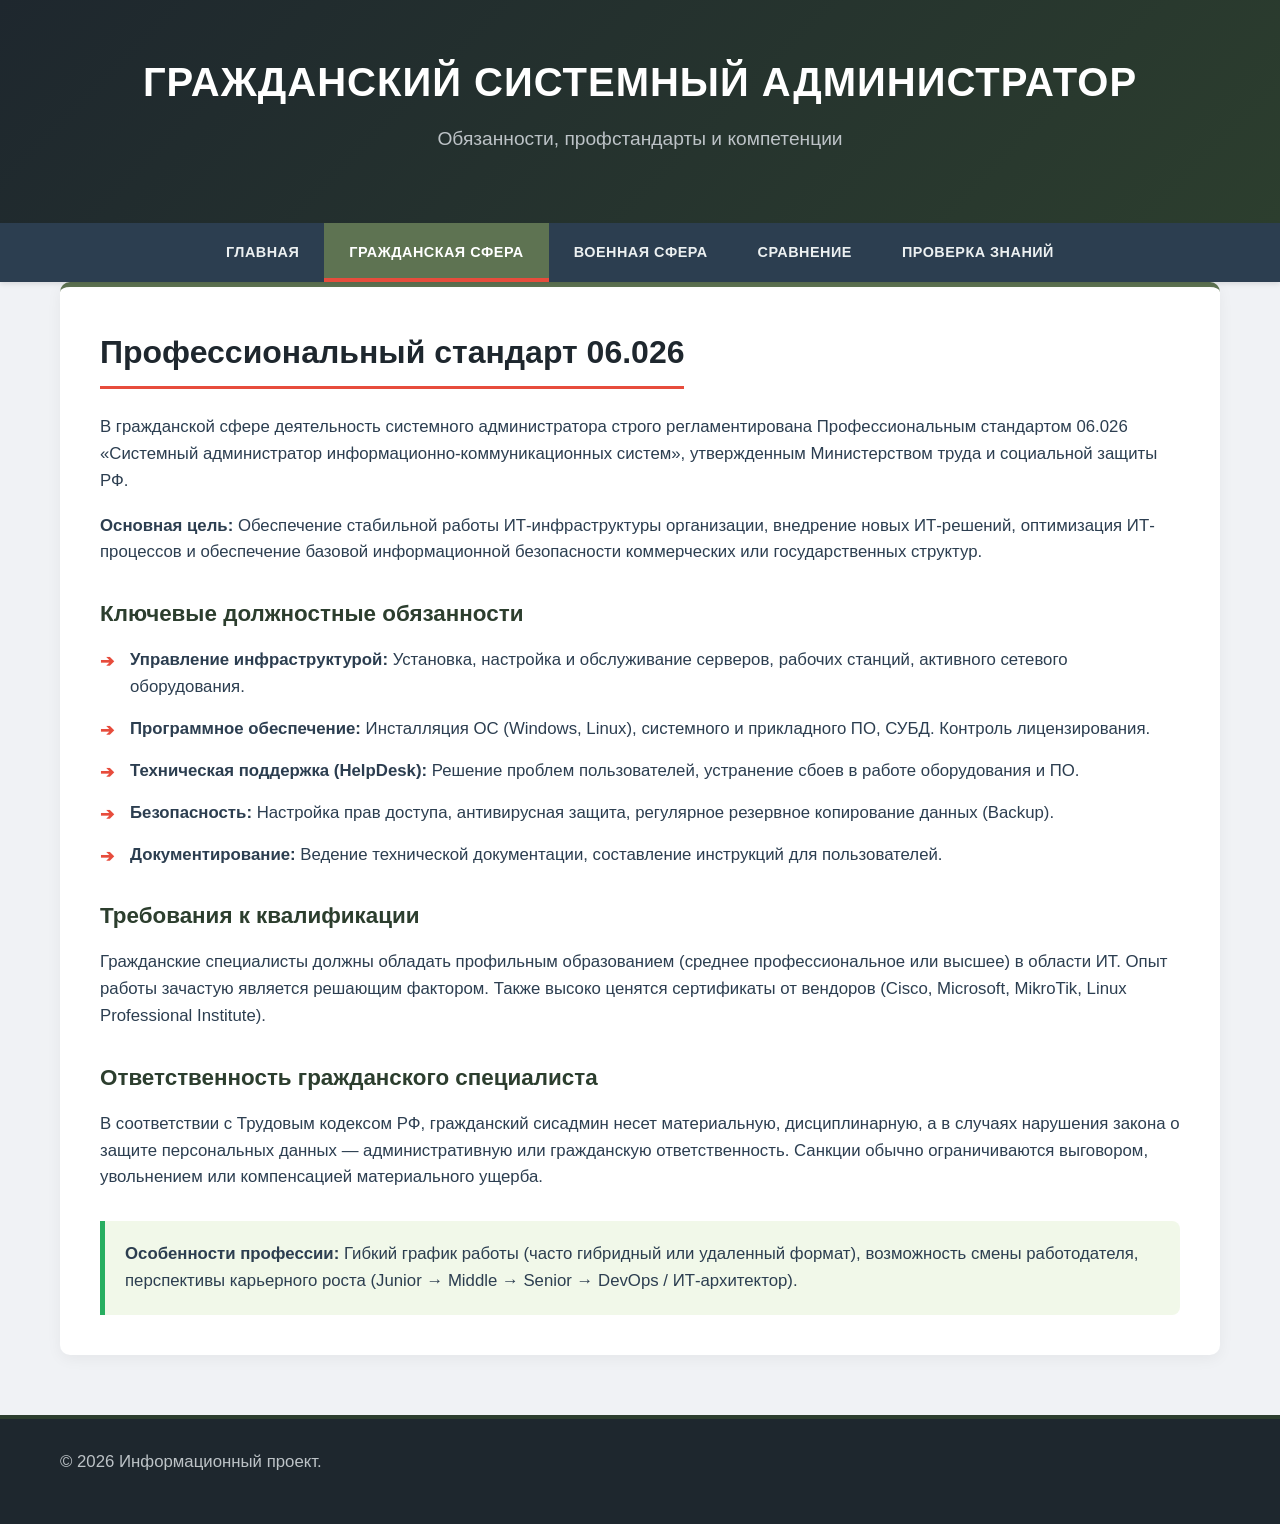
==== civilian.html @ 88b73fec "Initial commit: Add multi-page website for sysadmin comparison" ====
<!DOCTYPE html>
<html lang="ru">
<head>
    <meta charset="UTF-8">
    <meta name="viewport" content="width=device-width, initial-scale=1.0">
    <title>Гражданский системный администратор</title>
    <link rel="stylesheet" href="styles.css">
</head>
<body>
    <header>
        <div class="container">
            <h1>Гражданский системный администратор</h1>
            <p>Обязанности, профстандарты и компетенции</p>
        </div>
    </header>
    <nav>
        <div class="container">
            <a href="index.html">Главная</a>
            <a href="civilian.html" class="active">Гражданская сфера</a>
            <a href="military.html">Военная сфера</a>
            <a href="comparison.html">Сравнение</a>
            <a href="test.html">Проверка знаний</a>
        </div>
    </nav>
    <main class="container">
        <section class="content-section">
            <h2>Профессиональный стандарт 06.026</h2>
            <p>В гражданской сфере деятельность системного администратора строго регламентирована Профессиональным стандартом 06.026 «Системный администратор информационно-коммуникационных систем», утвержденным Министерством труда и социальной защиты РФ.</p>
            <p><strong>Основная цель:</strong> Обеспечение стабильной работы ИТ-инфраструктуры организации, внедрение новых ИТ-решений, оптимизация ИТ-процессов и обеспечение базовой информационной безопасности коммерческих или государственных структур.</p>
            
            <h3>Ключевые должностные обязанности</h3>
            <ul class="custom-list">
                <li><strong>Управление инфраструктурой:</strong> Установка, настройка и обслуживание серверов, рабочих станций, активного сетевого оборудования.</li>
                <li><strong>Программное обеспечение:</strong> Инсталляция ОС (Windows, Linux), системного и прикладного ПО, СУБД. Контроль лицензирования.</li>
                <li><strong>Техническая поддержка (HelpDesk):</strong> Решение проблем пользователей, устранение сбоев в работе оборудования и ПО.</li>
                <li><strong>Безопасность:</strong> Настройка прав доступа, антивирусная защита, регулярное резервное копирование данных (Backup).</li>
                <li><strong>Документирование:</strong> Ведение технической документации, составление инструкций для пользователей.</li>
            </ul>

            <h3>Требования к квалификации</h3>
            <p>Гражданские специалисты должны обладать профильным образованием (среднее профессиональное или высшее) в области ИТ. Опыт работы зачастую является решающим фактором. Также высоко ценятся сертификаты от вендоров (Cisco, Microsoft, MikroTik, Linux Professional Institute).</p>

            <h3>Ответственность гражданского специалиста</h3>
            <p>В соответствии с Трудовым кодексом РФ, гражданский сисадмин несет материальную, дисциплинарную, а в случаях нарушения закона о защите персональных данных — административную или гражданскую ответственность. Санкции обычно ограничиваются выговором, увольнением или компенсацией материального ущерба.</p>
            
            <div class="alert-box">
                <strong>Особенности профессии:</strong> Гибкий график работы (часто гибридный или удаленный формат), возможность смены работодателя, перспективы карьерного роста (Junior → Middle → Senior → DevOps / ИТ-архитектор).
            </div>
        </section>
    </main>
    <footer>
        <div class="container text-center">
            <p>© 2026 Информационный проект.</p>
        </div>
    </footer>
</body>
</html>
---- styles.css ----
:root {
    --bg-color: #f0f2f5;
    --text-color: #2c3e50;
    --header-bg: #1e272e;
    --accent-color: #e74c3c;
    --card-bg: #ffffff;
    --border-color: #dcdde1;
    --military-green: #2c3e2e;
    --military-accent: #5e7352;
}

* {
    margin: 0;
    padding: 0;
    box-sizing: border-box;
}

body {
    font-family: 'Segoe UI', Roboto, Helvetica, Arial, sans-serif;
    background-color: var(--bg-color);
    color: var(--text-color);
    line-height: 1.6;
}

.container {
    max-width: 1200px;
    margin: 0 auto;
    padding: 0 20px;
}

header {
    background: linear-gradient(135deg, var(--header-bg), var(--military-green));
    color: white;
    padding: 50px 0;
    text-align: center;
    box-shadow: 0 4px 10px rgba(0,0,0,0.2);
}

header h1 {
    font-size: 2.5rem;
    margin-bottom: 10px;
    text-transform: uppercase;
    letter-spacing: 1px;
}

header p {
    font-size: 1.2rem;
    color: #bdc3c7;
}

nav {
    background-color: #2c3e50;
    position: sticky;
    top: 0;
    z-index: 100;
    box-shadow: 0 2px 5px rgba(0,0,0,0.1);
}

nav .container {
    display: flex;
    justify-content: center;
    flex-wrap: wrap;
}

nav a {
    color: #ecf0f1;
    text-decoration: none;
    padding: 18px 25px;
    transition: all 0.3s ease;
    font-weight: 600;
    text-transform: uppercase;
    font-size: 0.9rem;
    letter-spacing: 0.5px;
}

nav a:hover, nav a.active {
    background-color: var(--military-accent);
    color: white;
    box-shadow: inset 0 -4px 0 var(--accent-color);
}

main {
    padding: 50px 20px;
    min-height: 60vh;
}

.intro, .content-section {
    background: var(--card-bg);
    padding: 40px;
    border-radius: 10px;
    box-shadow: 0 4px 15px rgba(0,0,0,0.05);
    margin-bottom: 40px;
    border-top: 5px solid var(--military-accent);
}

h2 {
    color: var(--header-bg);
    margin-bottom: 25px;
    border-bottom: 3px solid var(--accent-color);
    display: inline-block;
    padding-bottom: 8px;
    font-size: 2rem;
}

h3 {
    color: var(--military-green);
    margin: 30px 0 15px;
    font-size: 1.4rem;
}

p {
    margin-bottom: 18px;
    font-size: 1.05rem;
}

.grid-2 {
    display: grid;
    grid-template-columns: repeat(auto-fit, minmax(350px, 1fr));
    gap: 30px;
    margin-bottom: 40px;
}

.card {
    background: var(--card-bg);
    padding: 35px;
    border-radius: 10px;
    border-left: 5px solid var(--military-accent);
    box-shadow: 0 5px 15px rgba(0,0,0,0.06);
    transition: transform 0.3s ease, box-shadow 0.3s ease;
}

.card:hover {
    transform: translateY(-5px);
    box-shadow: 0 8px 25px rgba(0,0,0,0.1);
}

.btn {
    display: inline-block;
    background-color: var(--military-accent);
    color: white;
    padding: 12px 25px;
    text-decoration: none;
    border-radius: 5px;
    margin-top: 20px;
    transition: background 0.3s, transform 0.2s;
    border: none;
    cursor: pointer;
    font-size: 1rem;
    font-weight: 600;
    text-align: center;
}

.btn:hover {
    background-color: var(--military-green);
}

.btn:active {
    transform: scale(0.98);
}

.custom-list {
    list-style: none;
    margin-bottom: 20px;
}

.custom-list li {
    margin-bottom: 15px;
    padding-left: 30px;
    position: relative;
    font-size: 1.05rem;
}

.custom-list li::before {
    content: "➔";
    color: var(--accent-color);
    position: absolute;
    left: 0;
    top: 2px;
    font-weight: bold;
}

.alert-box {
    background-color: #f1f8e9;
    border-left: 5px solid #27ae60;
    padding: 20px;
    margin-top: 30px;
    border-radius: 0 8px 8px 0;
    font-size: 1.05rem;
}

.alert-box.warning {
    background-color: #fdf2e9;
    border-left-color: #e67e22;
}

/* Tables */
.table-responsive {
    overflow-x: auto;
    border-radius: 8px;
    box-shadow: 0 4px 15px rgba(0,0,0,0.05);
}

table {
    width: 100%;
    border-collapse: collapse;
    background: var(--card-bg);
    min-width: 700px;
}

th, td {
    padding: 18px;
    text-align: left;
    border-bottom: 1px solid var(--border-color);
}

th {
    background-color: var(--header-bg);
    color: white;
    font-weight: 600;
    font-size: 1.1rem;
}

tr:nth-child(even) {
    background-color: #f8f9fa;
}

tr:hover {
    background-color: #eef2f5;
}

td strong {
    color: var(--military-green);
}

.mt-4 {
    margin-top: 50px;
}

/* Quiz */
.quiz-container {
    background: var(--card-bg);
    padding: 40px;
    border-radius: 10px;
    box-shadow: 0 4px 15px rgba(0,0,0,0.08);
    max-width: 800px;
    margin: 0 auto;
    border-top: 5px solid var(--accent-color);
}

.question-block {
    margin-bottom: 30px;
    padding-bottom: 25px;
    border-bottom: 1px dashed var(--border-color);
}

.question-block h3 {
    color: var(--header-bg);
    margin-bottom: 15px;
    font-size: 1.2rem;
}

.options label {
    display: block;
    margin-bottom: 12px;
    cursor: pointer;
    padding: 12px 15px;
    border-radius: 6px;
    background: var(--bg-color);
    transition: all 0.2s;
    border: 1px solid transparent;
}

.options label:hover {
    background: #e2e6ea;
    border-color: #bdc3c7;
}

.options input[type="radio"] {
    margin-right: 10px;
    transform: scale(1.2);
}

.hidden {
    display: none;
}

.result-box {
    margin-top: 30px;
    padding: 25px;
    border-radius: 8px;
    font-weight: bold;
    text-align: center;
    font-size: 1.3rem;
    animation: fadeIn 0.5s ease-in-out;
}

@keyframes fadeIn {
    from { opacity: 0; transform: translateY(10px); }
    to { opacity: 1; transform: translateY(0); }
}

.result-box.success {
    background-color: #e8f5e9;
    color: #2e7d32;
    border: 2px solid #a5d6a7;
}

.result-box.fail {
    background-color: #ffebee;
    color: #c62828;
    border: 2px solid #ef9a9a;
}

footer {
    background-color: var(--header-bg);
    color: #bdc3c7;
    padding: 30px 0;
    margin-top: 60px;
    border-top: 4px solid var(--military-green);
}
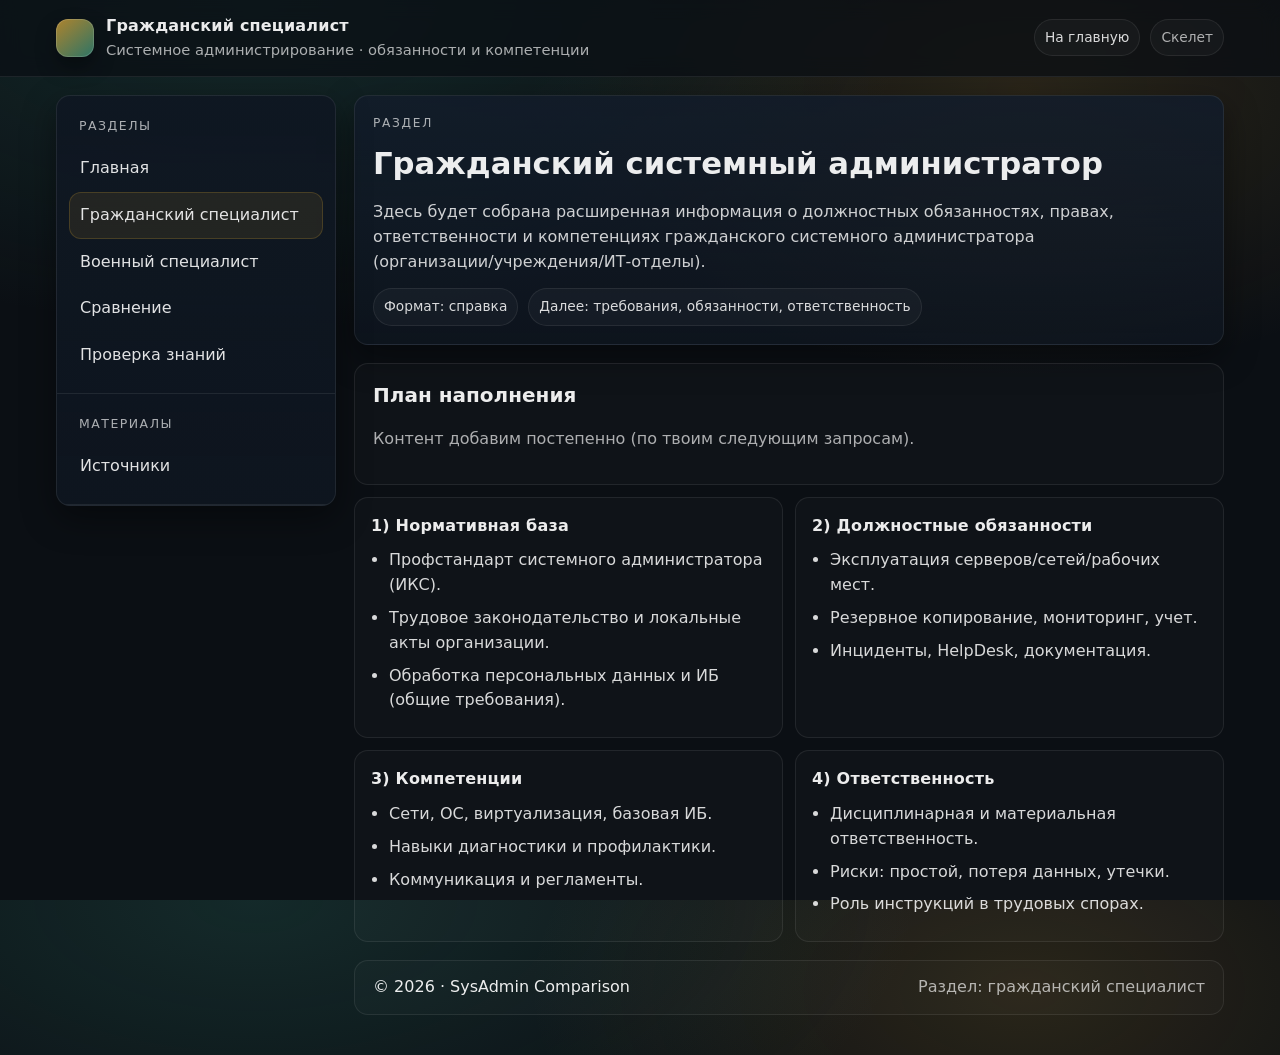
==== commit 596e08c7: "Rework: new site skeleton + serious unique style (multi-page)" ====
--- a/civilian.html
+++ b/civilian.html
@@ -1,57 +1,112 @@
-<!DOCTYPE html>
+<!doctype html>
 <html lang="ru">
 <head>
-    <meta charset="UTF-8">
-    <meta name="viewport" content="width=device-width, initial-scale=1.0">
-    <title>Гражданский системный администратор</title>
-    <link rel="stylesheet" href="styles.css">
+  <meta charset="utf-8" />
+  <meta name="viewport" content="width=device-width, initial-scale=1" />
+  <title>Гражданский специалист — системное администрирование</title>
+  <meta name="description" content="Гражданский специалист: должностные обязанности и компетенции системного администратора." />
+  <link rel="stylesheet" href="styles.css" />
 </head>
 <body>
-    <header>
-        <div class="container">
-            <h1>Гражданский системный администратор</h1>
-            <p>Обязанности, профстандарты и компетенции</p>
+  <a class="skip" href="#content">Перейти к содержанию</a>
+
+  <header class="topbar" role="banner">
+    <div class="topbar__inner">
+      <div class="brand">
+        <div class="brand__mark" aria-hidden="true"></div>
+        <div class="brand__text">
+          <div class="brand__title">Гражданский специалист</div>
+          <div class="brand__subtitle">Системное администрирование · обязанности и компетенции</div>
         </div>
-    </header>
-    <nav>
-        <div class="container">
-            <a href="index.html">Главная</a>
-            <a href="civilian.html" class="active">Гражданская сфера</a>
-            <a href="military.html">Военная сфера</a>
-            <a href="comparison.html">Сравнение</a>
-            <a href="test.html">Проверка знаний</a>
+      </div>
+      <div class="topbar__meta">
+        <a class="chip chip--link" href="index.html">На главную</a>
+        <span class="chip chip--muted">Скелет</span>
+      </div>
+    </div>
+  </header>
+
+  <div class="layout">
+    <nav class="sidebar" aria-label="Навигация по сайту">
+      <div class="sidebar__section">
+        <div class="sidebar__title">Разделы</div>
+        <a class="navlink" href="index.html">Главная</a>
+        <a class="navlink navlink--active" href="civilian.html">Гражданский специалист</a>
+        <a class="navlink" href="military.html">Военный специалист</a>
+        <a class="navlink" href="comparison.html">Сравнение</a>
+        <a class="navlink" href="test.html">Проверка знаний</a>
+      </div>
+      <div class="sidebar__section">
+        <div class="sidebar__title">Материалы</div>
+        <a class="navlink" href="sources.html">Источники</a>
+      </div>
+    </nav>
+
+    <main class="content" id="content" role="main">
+      <section class="dochead">
+        <div class="kicker">Раздел</div>
+        <h1 class="h1">Гражданский системный администратор</h1>
+        <p class="lead">Здесь будет собрана расширенная информация о должностных обязанностях, правах, ответственности и компетенциях гражданского системного администратора (организации/учреждения/ИТ-отделы).</p>
+        <div class="dochead__meta">
+          <span class="chip">Формат: справка</span>
+          <span class="chip">Далее: требования, обязанности, ответственность</span>
         </div>
-    </nav>
-    <main class="container">
-        <section class="content-section">
-            <h2>Профессиональный стандарт 06.026</h2>
-            <p>В гражданской сфере деятельность системного администратора строго регламентирована Профессиональным стандартом 06.026 «Системный администратор информационно-коммуникационных систем», утвержденным Министерством труда и социальной защиты РФ.</p>
-            <p><strong>Основная цель:</strong> Обеспечение стабильной работы ИТ-инфраструктуры организации, внедрение новых ИТ-решений, оптимизация ИТ-процессов и обеспечение базовой информационной безопасности коммерческих или государственных структур.</p>
-            
-            <h3>Ключевые должностные обязанности</h3>
-            <ul class="custom-list">
-                <li><strong>Управление инфраструктурой:</strong> Установка, настройка и обслуживание серверов, рабочих станций, активного сетевого оборудования.</li>
-                <li><strong>Программное обеспечение:</strong> Инсталляция ОС (Windows, Linux), системного и прикладного ПО, СУБД. Контроль лицензирования.</li>
-                <li><strong>Техническая поддержка (HelpDesk):</strong> Решение проблем пользователей, устранение сбоев в работе оборудования и ПО.</li>
-                <li><strong>Безопасность:</strong> Настройка прав доступа, антивирусная защита, регулярное резервное копирование данных (Backup).</li>
-                <li><strong>Документирование:</strong> Ведение технической документации, составление инструкций для пользователей.</li>
+      </section>
+
+      <section class="section">
+        <div class="section__head">
+          <h2 class="h2">План наполнения</h2>
+          <p class="muted">Контент добавим постепенно (по твоим следующим запросам).</p>
+        </div>
+
+        <div class="grid">
+          <div class="panel">
+            <div class="panel__title">1) Нормативная база</div>
+            <ul class="factlist">
+              <li>Профстандарт системного администратора (ИКС).</li>
+              <li>Трудовое законодательство и локальные акты организации.</li>
+              <li>Обработка персональных данных и ИБ (общие требования).</li>
             </ul>
+          </div>
 
-            <h3>Требования к квалификации</h3>
-            <p>Гражданские специалисты должны обладать профильным образованием (среднее профессиональное или высшее) в области ИТ. Опыт работы зачастую является решающим фактором. Также высоко ценятся сертификаты от вендоров (Cisco, Microsoft, MikroTik, Linux Professional Institute).</p>
+          <div class="panel">
+            <div class="panel__title">2) Должностные обязанности</div>
+            <ul class="factlist">
+              <li>Эксплуатация серверов/сетей/рабочих мест.</li>
+              <li>Резервное копирование, мониторинг, учет.</li>
+              <li>Инциденты, HelpDesk, документация.</li>
+            </ul>
+          </div>
 
-            <h3>Ответственность гражданского специалиста</h3>
-            <p>В соответствии с Трудовым кодексом РФ, гражданский сисадмин несет материальную, дисциплинарную, а в случаях нарушения закона о защите персональных данных — административную или гражданскую ответственность. Санкции обычно ограничиваются выговором, увольнением или компенсацией материального ущерба.</p>
-            
-            <div class="alert-box">
-                <strong>Особенности профессии:</strong> Гибкий график работы (часто гибридный или удаленный формат), возможность смены работодателя, перспективы карьерного роста (Junior → Middle → Senior → DevOps / ИТ-архитектор).
-            </div>
-        </section>
+          <div class="panel">
+            <div class="panel__title">3) Компетенции</div>
+            <ul class="factlist">
+              <li>Сети, ОС, виртуализация, базовая ИБ.</li>
+              <li>Навыки диагностики и профилактики.</li>
+              <li>Коммуникация и регламенты.</li>
+            </ul>
+          </div>
+
+          <div class="panel">
+            <div class="panel__title">4) Ответственность</div>
+            <ul class="factlist">
+              <li>Дисциплинарная и материальная ответственность.</li>
+              <li>Риски: простой, потеря данных, утечки.</li>
+              <li>Роль инструкций в трудовых спорах.</li>
+            </ul>
+          </div>
+        </div>
+      </section>
+
+      <footer class="footer" role="contentinfo">
+        <div class="footer__inner">
+          <div>© 2026 · SysAdmin Comparison</div>
+          <div class="muted">Раздел: гражданский специалист</div>
+        </div>
+      </footer>
     </main>
-    <footer>
-        <div class="container text-center">
-            <p>© 2026 Информационный проект.</p>
-        </div>
-    </footer>
+  </div>
+
+  <script src="script.js"></script>
 </body>
-</html>+</html>
--- a/styles.css
+++ b/styles.css
@@ -1,320 +1,319 @@
-:root {
-    --bg-color: #f0f2f5;
-    --text-color: #2c3e50;
-    --header-bg: #1e272e;
-    --accent-color: #e74c3c;
-    --card-bg: #ffffff;
-    --border-color: #dcdde1;
-    --military-green: #2c3e2e;
-    --military-accent: #5e7352;
-}
-
-* {
-    margin: 0;
-    padding: 0;
-    box-sizing: border-box;
-}
-
-body {
-    font-family: 'Segoe UI', Roboto, Helvetica, Arial, sans-serif;
-    background-color: var(--bg-color);
-    color: var(--text-color);
-    line-height: 1.6;
-}
-
-.container {
-    max-width: 1200px;
-    margin: 0 auto;
-    padding: 0 20px;
-}
-
-header {
-    background: linear-gradient(135deg, var(--header-bg), var(--military-green));
-    color: white;
-    padding: 50px 0;
-    text-align: center;
-    box-shadow: 0 4px 10px rgba(0,0,0,0.2);
-}
-
-header h1 {
-    font-size: 2.5rem;
-    margin-bottom: 10px;
-    text-transform: uppercase;
-    letter-spacing: 1px;
-}
-
-header p {
-    font-size: 1.2rem;
-    color: #bdc3c7;
-}
-
-nav {
-    background-color: #2c3e50;
-    position: sticky;
-    top: 0;
-    z-index: 100;
-    box-shadow: 0 2px 5px rgba(0,0,0,0.1);
-}
-
-nav .container {
-    display: flex;
-    justify-content: center;
-    flex-wrap: wrap;
-}
-
-nav a {
-    color: #ecf0f1;
-    text-decoration: none;
-    padding: 18px 25px;
-    transition: all 0.3s ease;
-    font-weight: 600;
-    text-transform: uppercase;
-    font-size: 0.9rem;
-    letter-spacing: 0.5px;
-}
-
-nav a:hover, nav a.active {
-    background-color: var(--military-accent);
-    color: white;
-    box-shadow: inset 0 -4px 0 var(--accent-color);
-}
-
-main {
-    padding: 50px 20px;
-    min-height: 60vh;
-}
-
-.intro, .content-section {
-    background: var(--card-bg);
-    padding: 40px;
-    border-radius: 10px;
-    box-shadow: 0 4px 15px rgba(0,0,0,0.05);
-    margin-bottom: 40px;
-    border-top: 5px solid var(--military-accent);
-}
-
-h2 {
-    color: var(--header-bg);
-    margin-bottom: 25px;
-    border-bottom: 3px solid var(--accent-color);
-    display: inline-block;
-    padding-bottom: 8px;
-    font-size: 2rem;
-}
-
-h3 {
-    color: var(--military-green);
-    margin: 30px 0 15px;
-    font-size: 1.4rem;
-}
-
-p {
-    margin-bottom: 18px;
-    font-size: 1.05rem;
-}
-
-.grid-2 {
-    display: grid;
-    grid-template-columns: repeat(auto-fit, minmax(350px, 1fr));
-    gap: 30px;
-    margin-bottom: 40px;
-}
-
-.card {
-    background: var(--card-bg);
-    padding: 35px;
-    border-radius: 10px;
-    border-left: 5px solid var(--military-accent);
-    box-shadow: 0 5px 15px rgba(0,0,0,0.06);
-    transition: transform 0.3s ease, box-shadow 0.3s ease;
-}
-
-.card:hover {
-    transform: translateY(-5px);
-    box-shadow: 0 8px 25px rgba(0,0,0,0.1);
-}
-
-.btn {
-    display: inline-block;
-    background-color: var(--military-accent);
-    color: white;
-    padding: 12px 25px;
-    text-decoration: none;
-    border-radius: 5px;
-    margin-top: 20px;
-    transition: background 0.3s, transform 0.2s;
-    border: none;
-    cursor: pointer;
-    font-size: 1rem;
-    font-weight: 600;
-    text-align: center;
-}
-
-.btn:hover {
-    background-color: var(--military-green);
-}
-
-.btn:active {
-    transform: scale(0.98);
-}
-
-.custom-list {
-    list-style: none;
-    margin-bottom: 20px;
-}
-
-.custom-list li {
-    margin-bottom: 15px;
-    padding-left: 30px;
-    position: relative;
-    font-size: 1.05rem;
-}
-
-.custom-list li::before {
-    content: "➔";
-    color: var(--accent-color);
-    position: absolute;
-    left: 0;
-    top: 2px;
-    font-weight: bold;
-}
-
-.alert-box {
-    background-color: #f1f8e9;
-    border-left: 5px solid #27ae60;
-    padding: 20px;
-    margin-top: 30px;
-    border-radius: 0 8px 8px 0;
-    font-size: 1.05rem;
-}
-
-.alert-box.warning {
-    background-color: #fdf2e9;
-    border-left-color: #e67e22;
-}
-
-/* Tables */
-.table-responsive {
-    overflow-x: auto;
-    border-radius: 8px;
-    box-shadow: 0 4px 15px rgba(0,0,0,0.05);
-}
-
-table {
-    width: 100%;
-    border-collapse: collapse;
-    background: var(--card-bg);
-    min-width: 700px;
-}
-
-th, td {
-    padding: 18px;
-    text-align: left;
-    border-bottom: 1px solid var(--border-color);
-}
-
-th {
-    background-color: var(--header-bg);
-    color: white;
-    font-weight: 600;
-    font-size: 1.1rem;
-}
-
-tr:nth-child(even) {
-    background-color: #f8f9fa;
-}
-
-tr:hover {
-    background-color: #eef2f5;
-}
-
-td strong {
-    color: var(--military-green);
-}
-
-.mt-4 {
-    margin-top: 50px;
-}
-
-/* Quiz */
-.quiz-container {
-    background: var(--card-bg);
-    padding: 40px;
-    border-radius: 10px;
-    box-shadow: 0 4px 15px rgba(0,0,0,0.08);
-    max-width: 800px;
-    margin: 0 auto;
-    border-top: 5px solid var(--accent-color);
-}
-
-.question-block {
-    margin-bottom: 30px;
-    padding-bottom: 25px;
-    border-bottom: 1px dashed var(--border-color);
-}
-
-.question-block h3 {
-    color: var(--header-bg);
-    margin-bottom: 15px;
-    font-size: 1.2rem;
-}
-
-.options label {
-    display: block;
-    margin-bottom: 12px;
-    cursor: pointer;
-    padding: 12px 15px;
-    border-radius: 6px;
-    background: var(--bg-color);
-    transition: all 0.2s;
-    border: 1px solid transparent;
-}
-
-.options label:hover {
-    background: #e2e6ea;
-    border-color: #bdc3c7;
-}
-
-.options input[type="radio"] {
-    margin-right: 10px;
-    transform: scale(1.2);
-}
-
-.hidden {
-    display: none;
-}
-
-.result-box {
-    margin-top: 30px;
-    padding: 25px;
-    border-radius: 8px;
-    font-weight: bold;
-    text-align: center;
-    font-size: 1.3rem;
-    animation: fadeIn 0.5s ease-in-out;
-}
-
-@keyframes fadeIn {
-    from { opacity: 0; transform: translateY(10px); }
-    to { opacity: 1; transform: translateY(0); }
-}
-
-.result-box.success {
-    background-color: #e8f5e9;
-    color: #2e7d32;
-    border: 2px solid #a5d6a7;
-}
-
-.result-box.fail {
-    background-color: #ffebee;
-    color: #c62828;
-    border: 2px solid #ef9a9a;
-}
-
-footer {
-    background-color: var(--header-bg);
-    color: #bdc3c7;
-    padding: 30px 0;
-    margin-top: 60px;
-    border-top: 4px solid var(--military-green);
-}
+/*
+  SysAdmin Comparison — строгий информационный стиль
+  Дизайн-цели: серьезно, не похоже на типовые «лендинги», читаемо, аккуратно.
+*/
+
+:root{
+  --bg: #0b0f14;
+  --surface: #0f1722;
+  --surface2: #121c2a;
+  --line: rgba(255,255,255,.08);
+  --text: rgba(255,255,255,.92);
+  --muted: rgba(255,255,255,.66);
+  --accent: #b78a2f;         /* «латунь» */
+  --accent2: #2f7a6b;        /* «глубокий зелёный» */
+  --danger: #d16b5c;
+
+  --radius: 14px;
+  --shadow: 0 12px 34px rgba(0,0,0,.42);
+
+  --font: ui-sans-serif, system-ui, -apple-system, Segoe UI, Roboto, Inter, Arial, "Noto Sans", "Helvetica Neue", sans-serif;
+  --mono: ui-monospace, SFMono-Regular, Menlo, Monaco, Consolas, "Liberation Mono", "Courier New", monospace;
+}
+
+*{box-sizing:border-box;}
+html,body{height:100%;}
+body{
+  margin:0;
+  font-family:var(--font);
+  background:
+    radial-gradient(1200px 600px at 20% 0%, rgba(47,122,107,.25), transparent 55%),
+    radial-gradient(900px 520px at 80% 10%, rgba(183,138,47,.18), transparent 55%),
+    var(--bg);
+  color:var(--text);
+  line-height:1.55;
+}
+
+a{color:inherit;}
+
+.skip{
+  position:absolute;
+  left:-999px;
+  top:auto;
+  width:1px;
+  height:1px;
+  overflow:hidden;
+}
+.skip:focus{
+  left:16px;
+  top:16px;
+  width:auto;
+  height:auto;
+  padding:10px 12px;
+  background:var(--surface);
+  border:1px solid var(--line);
+  border-radius:10px;
+  z-index:1000;
+}
+
+/* Topbar */
+.topbar{
+  position:sticky;
+  top:0;
+  z-index:50;
+  background:rgba(11,15,20,.72);
+  backdrop-filter: blur(10px);
+  border-bottom:1px solid var(--line);
+}
+.topbar__inner{
+  max-width:1200px;
+  margin:0 auto;
+  padding:14px 16px;
+  display:flex;
+  align-items:center;
+  justify-content:space-between;
+  gap:16px;
+}
+
+.brand{display:flex;align-items:center;gap:12px;min-width: 260px;}
+.brand__mark{
+  width:38px;height:38px;border-radius:12px;
+  background: linear-gradient(140deg, rgba(183,138,47,.95), rgba(47,122,107,.95));
+  box-shadow: 0 0 0 1px rgba(255,255,255,.14) inset, 0 10px 20px rgba(0,0,0,.35);
+}
+.brand__title{font-weight:760; letter-spacing:.2px;}
+.brand__subtitle{color:var(--muted); font-size:.92rem;}
+
+.topbar__meta{display:flex; align-items:center; gap:10px; flex-wrap:wrap; justify-content:flex-end;}
+
+/* Layout */
+.layout{
+  max-width:1200px;
+  margin:0 auto;
+  padding:18px 16px 40px;
+  display:grid;
+  grid-template-columns: 280px 1fr;
+  gap:18px;
+}
+
+.sidebar{
+  position:sticky;
+  top:78px;
+  align-self:start;
+  background: linear-gradient(180deg, rgba(15,23,34,.96), rgba(15,23,34,.78));
+  border:1px solid var(--line);
+  border-radius:var(--radius);
+  box-shadow: var(--shadow);
+  overflow:hidden;
+}
+
+.sidebar__section{padding:14px 12px; border-bottom:1px solid var(--line);}
+.sidebar__title{
+  padding:6px 10px 10px;
+  color: var(--muted);
+  text-transform: uppercase;
+  letter-spacing:.12em;
+  font-size:.78rem;
+}
+
+.navlink{
+  display:flex;
+  align-items:center;
+  gap:10px;
+  padding:10px 10px;
+  border-radius:12px;
+  text-decoration:none;
+  color: rgba(255,255,255,.88);
+  border:1px solid transparent;
+}
+
+.navlink:hover{
+  background: rgba(255,255,255,.04);
+  border-color: rgba(255,255,255,.08);
+}
+
+.navlink--active{
+  background: rgba(183,138,47,.12);
+  border-color: rgba(183,138,47,.26);
+}
+
+.sidebar__footer{padding:12px; color:var(--muted); font-size:.92rem;}
+
+.content{min-width:0;}
+
+/* Tokens */
+.chip{
+  display:inline-flex;
+  align-items:center;
+  gap:8px;
+  padding:7px 10px;
+  border-radius:999px;
+  border:1px solid var(--line);
+  background: rgba(255,255,255,.03);
+  color: rgba(255,255,255,.84);
+  font-size:.86rem;
+}
+.chip--muted{color:var(--muted);}
+.chip--link{text-decoration:none;}
+.chip--link:hover{border-color: rgba(255,255,255,.18);}
+
+.btn{
+  display:inline-flex;
+  align-items:center;
+  justify-content:center;
+  gap:10px;
+  padding:12px 14px;
+  border-radius:14px;
+  border:1px solid rgba(183,138,47,.35);
+  background: linear-gradient(180deg, rgba(183,138,47,.16), rgba(183,138,47,.06));
+  text-decoration:none;
+  font-weight:700;
+}
+.btn:hover{border-color: rgba(183,138,47,.62);}
+.btn--ghost{
+  border-color: rgba(255,255,255,.14);
+  background: rgba(255,255,255,.03);
+}
+.btn--ghost:hover{border-color: rgba(255,255,255,.22);}
+
+.kicker{
+  color: var(--muted);
+  text-transform: uppercase;
+  letter-spacing:.14em;
+  font-size:.76rem;
+  margin-bottom:8px;
+}
+
+.h1{font-size: clamp(1.4rem, 2.4vw, 2.1rem); margin:0 0 12px;}
+.h2{font-size: 1.25rem; margin:0;}
+.lead{color: rgba(255,255,255,.80); max-width: 76ch; margin:0;}
+.muted{color:var(--muted);}
+
+/* Sections */
+.hero{
+  display:grid;
+  grid-template-columns: 1.2fr .8fr;
+  gap:16px;
+  padding:18px;
+  border-radius: var(--radius);
+  border:1px solid var(--line);
+  background: linear-gradient(180deg, rgba(18,28,42,.84), rgba(15,23,34,.62));
+  box-shadow: var(--shadow);
+}
+.hero__actions{display:flex; gap:10px; flex-wrap:wrap; margin-top:14px;}
+
+.section{margin-top:18px;}
+.section__head{
+  padding:16px 18px;
+  border-radius: var(--radius);
+  border:1px solid var(--line);
+  background: rgba(255,255,255,.02);
+  margin-bottom:12px;
+}
+
+.dochead{
+  padding:18px;
+  border-radius: var(--radius);
+  border:1px solid var(--line);
+  background: linear-gradient(180deg, rgba(18,28,42,.88), rgba(15,23,34,.66));
+  box-shadow: var(--shadow);
+}
+.dochead__meta{display:flex; gap:10px; flex-wrap:wrap; margin-top:14px;}
+
+.panel{
+  padding:16px 16px;
+  border-radius: var(--radius);
+  border:1px solid var(--line);
+  background: rgba(255,255,255,.02);
+}
+.panel__title{
+  font-weight:800;
+  letter-spacing:.2px;
+  margin-bottom:10px;
+}
+
+.grid{
+  display:grid;
+  grid-template-columns: repeat(2, minmax(0, 1fr));
+  gap:12px;
+}
+
+.cards{
+  display:grid;
+  grid-template-columns: repeat(2, minmax(0, 1fr));
+  gap:12px;
+}
+
+.card{
+  display:block;
+  padding:16px;
+  border-radius: var(--radius);
+  border:1px solid var(--line);
+  background: rgba(255,255,255,.02);
+  text-decoration:none;
+  transition: transform .15s ease, border-color .15s ease;
+}
+.card:hover{transform: translateY(-1px); border-color: rgba(255,255,255,.18);}
+.card__title{font-weight:820; margin-bottom:6px;}
+.card__text{color: rgba(255,255,255,.78); margin-bottom:10px;}
+.card__meta{color: var(--muted); font-family: var(--mono); font-size:.9rem;}
+
+.factlist{margin:0; padding-left:18px; color: rgba(255,255,255,.84);}
+.factlist li{margin:8px 0;}
+
+.callout{
+  padding:14px 16px;
+  border-radius: var(--radius);
+  border:1px solid rgba(47,122,107,.26);
+  background: linear-gradient(180deg, rgba(47,122,107,.12), rgba(255,255,255,.02));
+}
+.callout__title{font-weight:820; margin-bottom:6px;}
+.callout__text{color: rgba(255,255,255,.82);}
+
+.tablewrap{
+  border:1px solid var(--line);
+  border-radius: var(--radius);
+  overflow:auto;
+  background: rgba(255,255,255,.02);
+}
+.table{width:100%; border-collapse:collapse; min-width: 720px;}
+.table th, .table td{
+  padding:12px 12px;
+  border-bottom:1px solid var(--line);
+  vertical-align:top;
+}
+.table th{
+  text-align:left;
+  font-weight:850;
+  color: rgba(255,255,255,.92);
+  background: rgba(255,255,255,.04);
+}
+
+.linklist{margin:0; padding-left:18px;}
+.linklist li{margin:10px 0;}
+.linklist a{color: rgba(255,255,255,.90);}
+.linklist a:hover{text-decoration: underline;}
+
+.footer{
+  margin-top:18px;
+  padding:14px 18px;
+  border-radius: var(--radius);
+  border:1px solid var(--line);
+  background: rgba(255,255,255,.02);
+}
+.footer__inner{display:flex; justify-content:space-between; gap:12px; flex-wrap:wrap;}
+
+@media (max-width: 980px){
+  .layout{grid-template-columns: 1fr;}
+  .sidebar{position:relative; top:auto;}
+  .hero{grid-template-columns: 1fr;}
+  .grid{grid-template-columns: 1fr;}
+  .cards{grid-template-columns: 1fr;}
+}
+
+@media print{
+  body{background:#fff; color:#000;}
+  .topbar,.sidebar,.chip,.btn{display:none !important;}
+  .layout{grid-template-columns:1fr; padding:0;}
+  .hero,.dochead,.section__head,.panel,.footer{box-shadow:none;}
+}
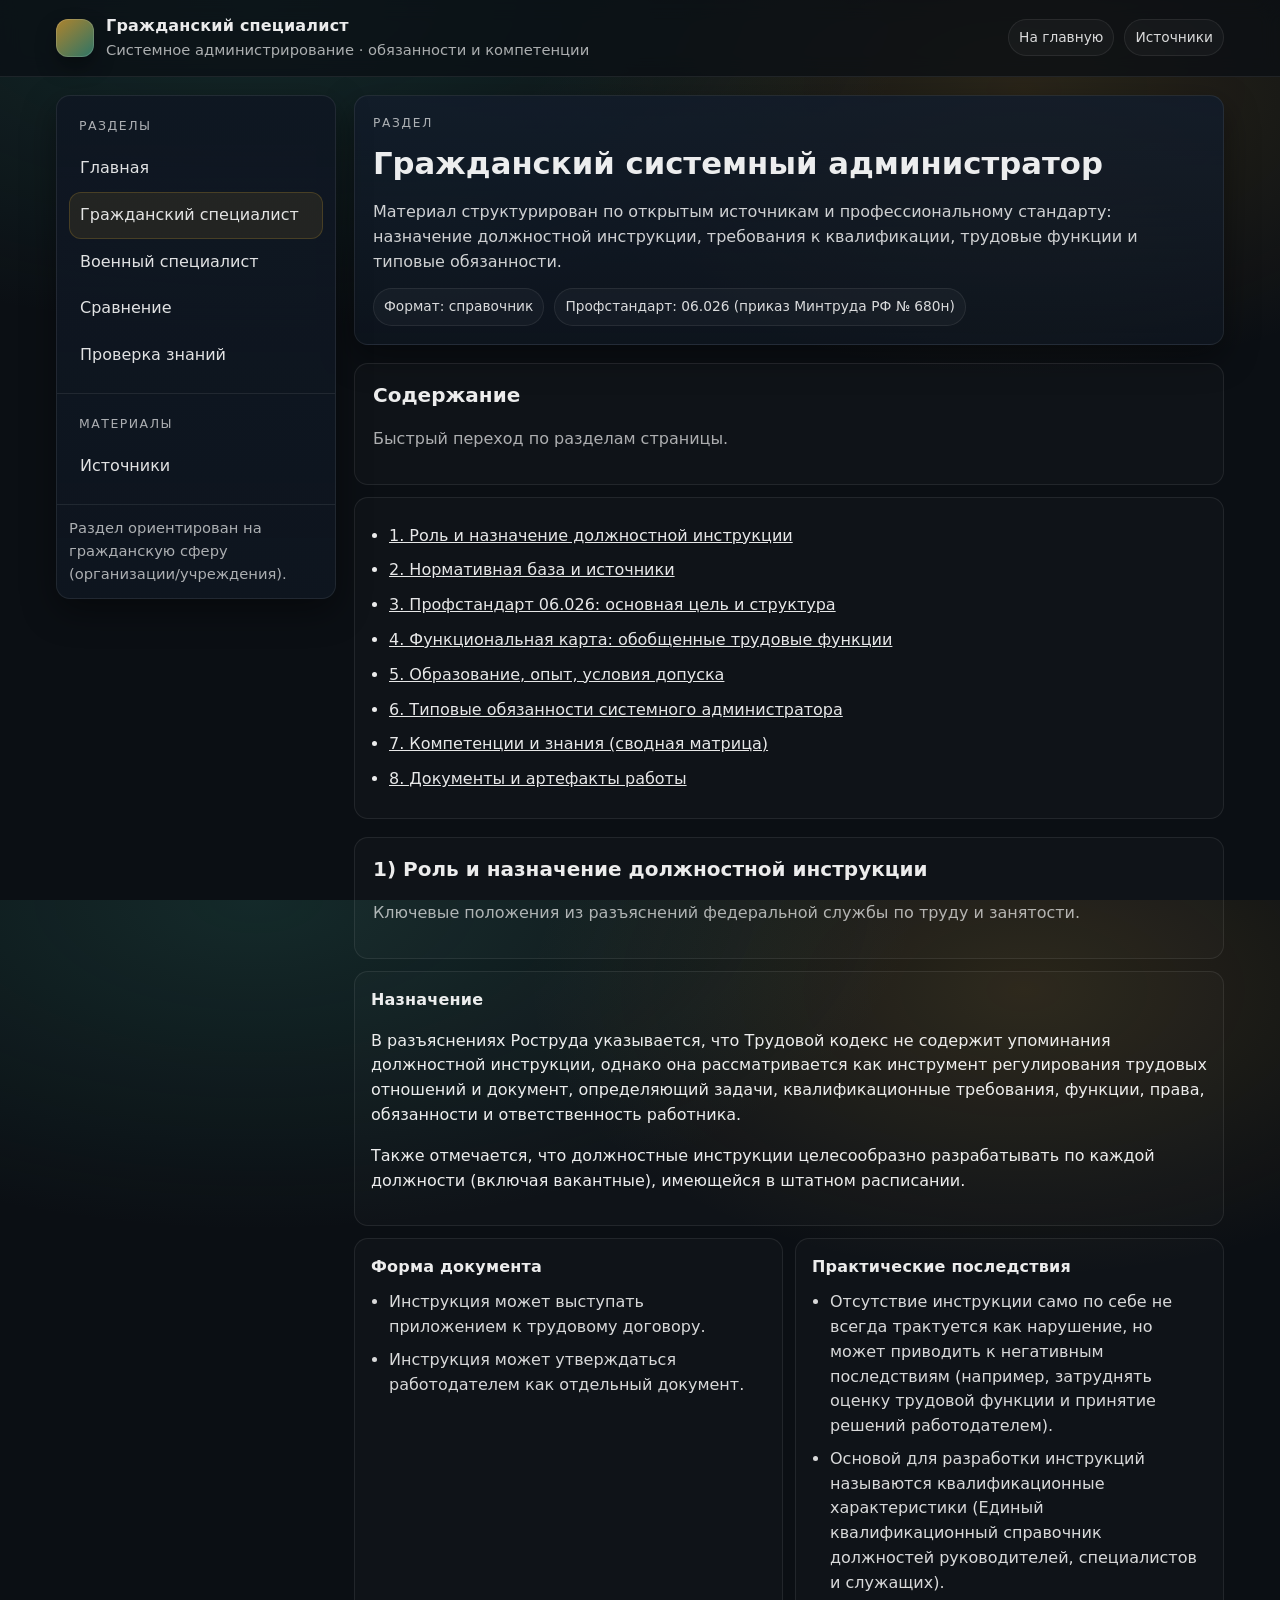
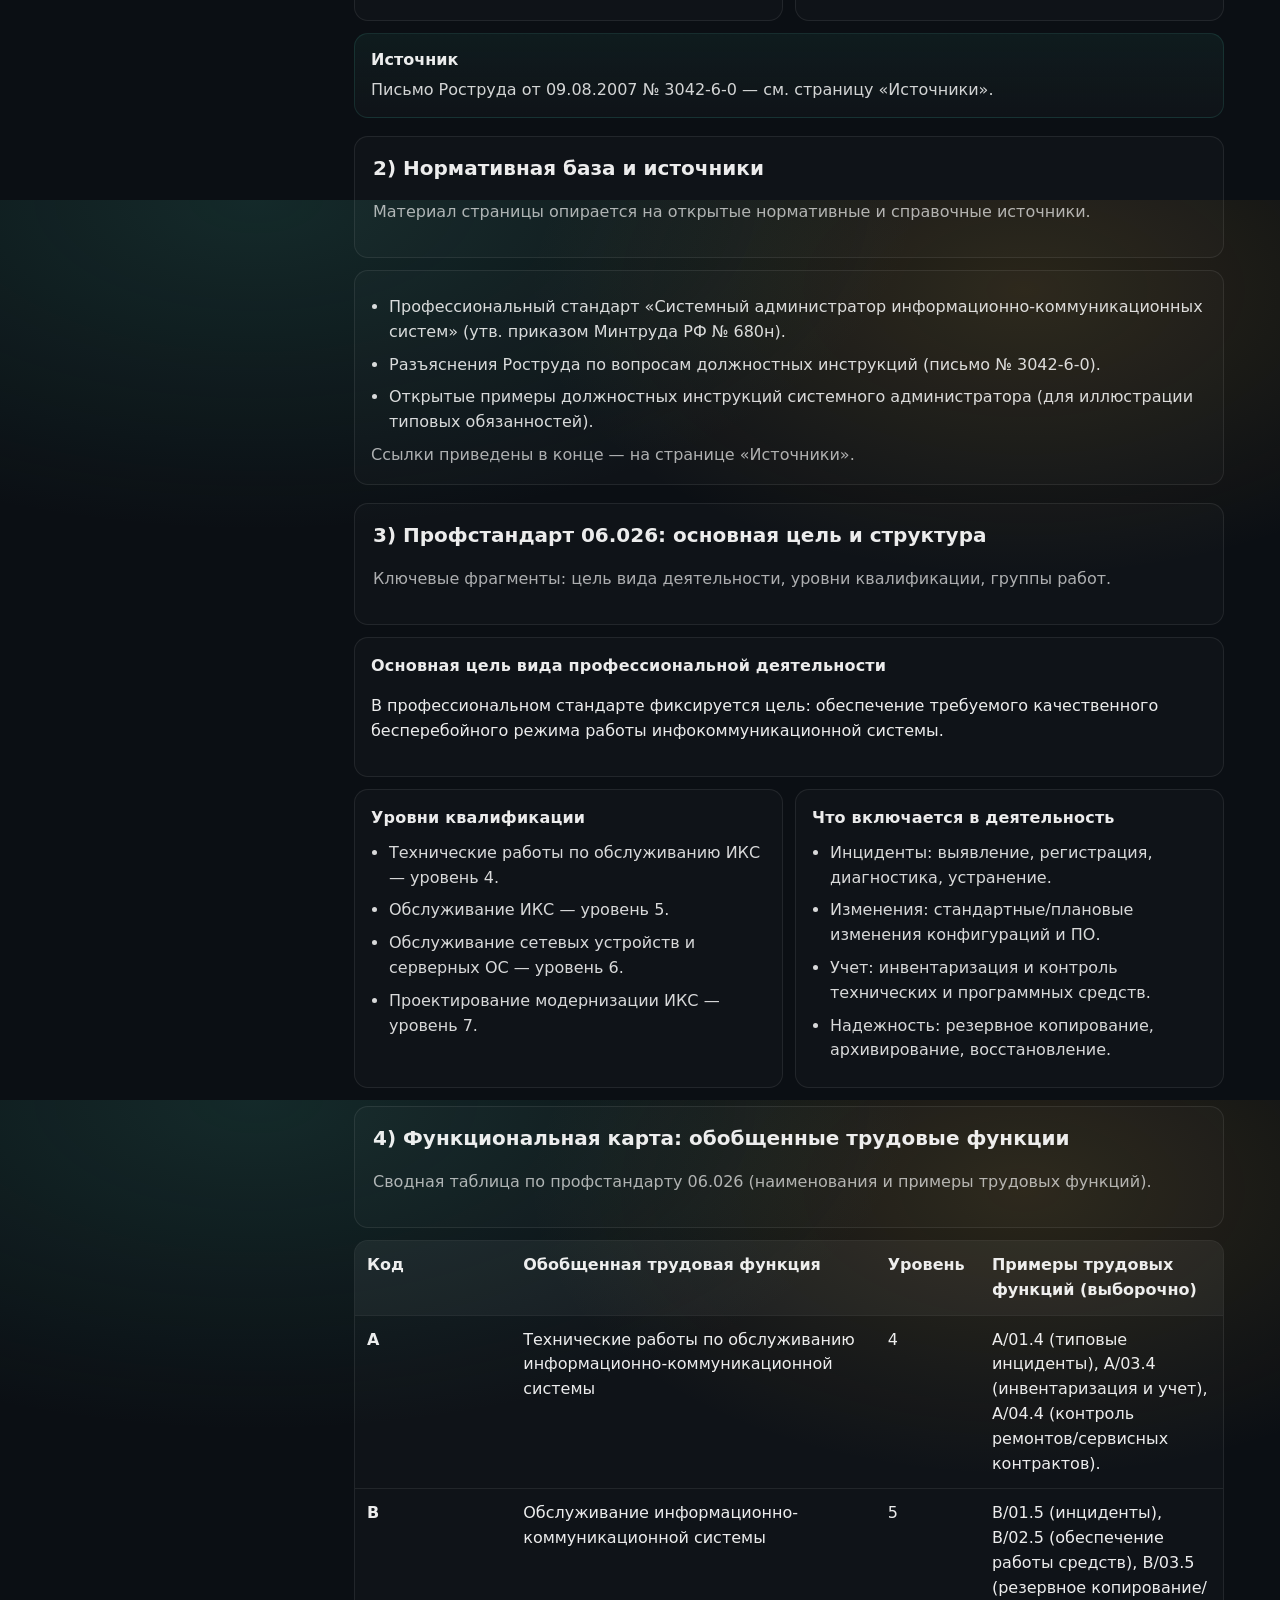
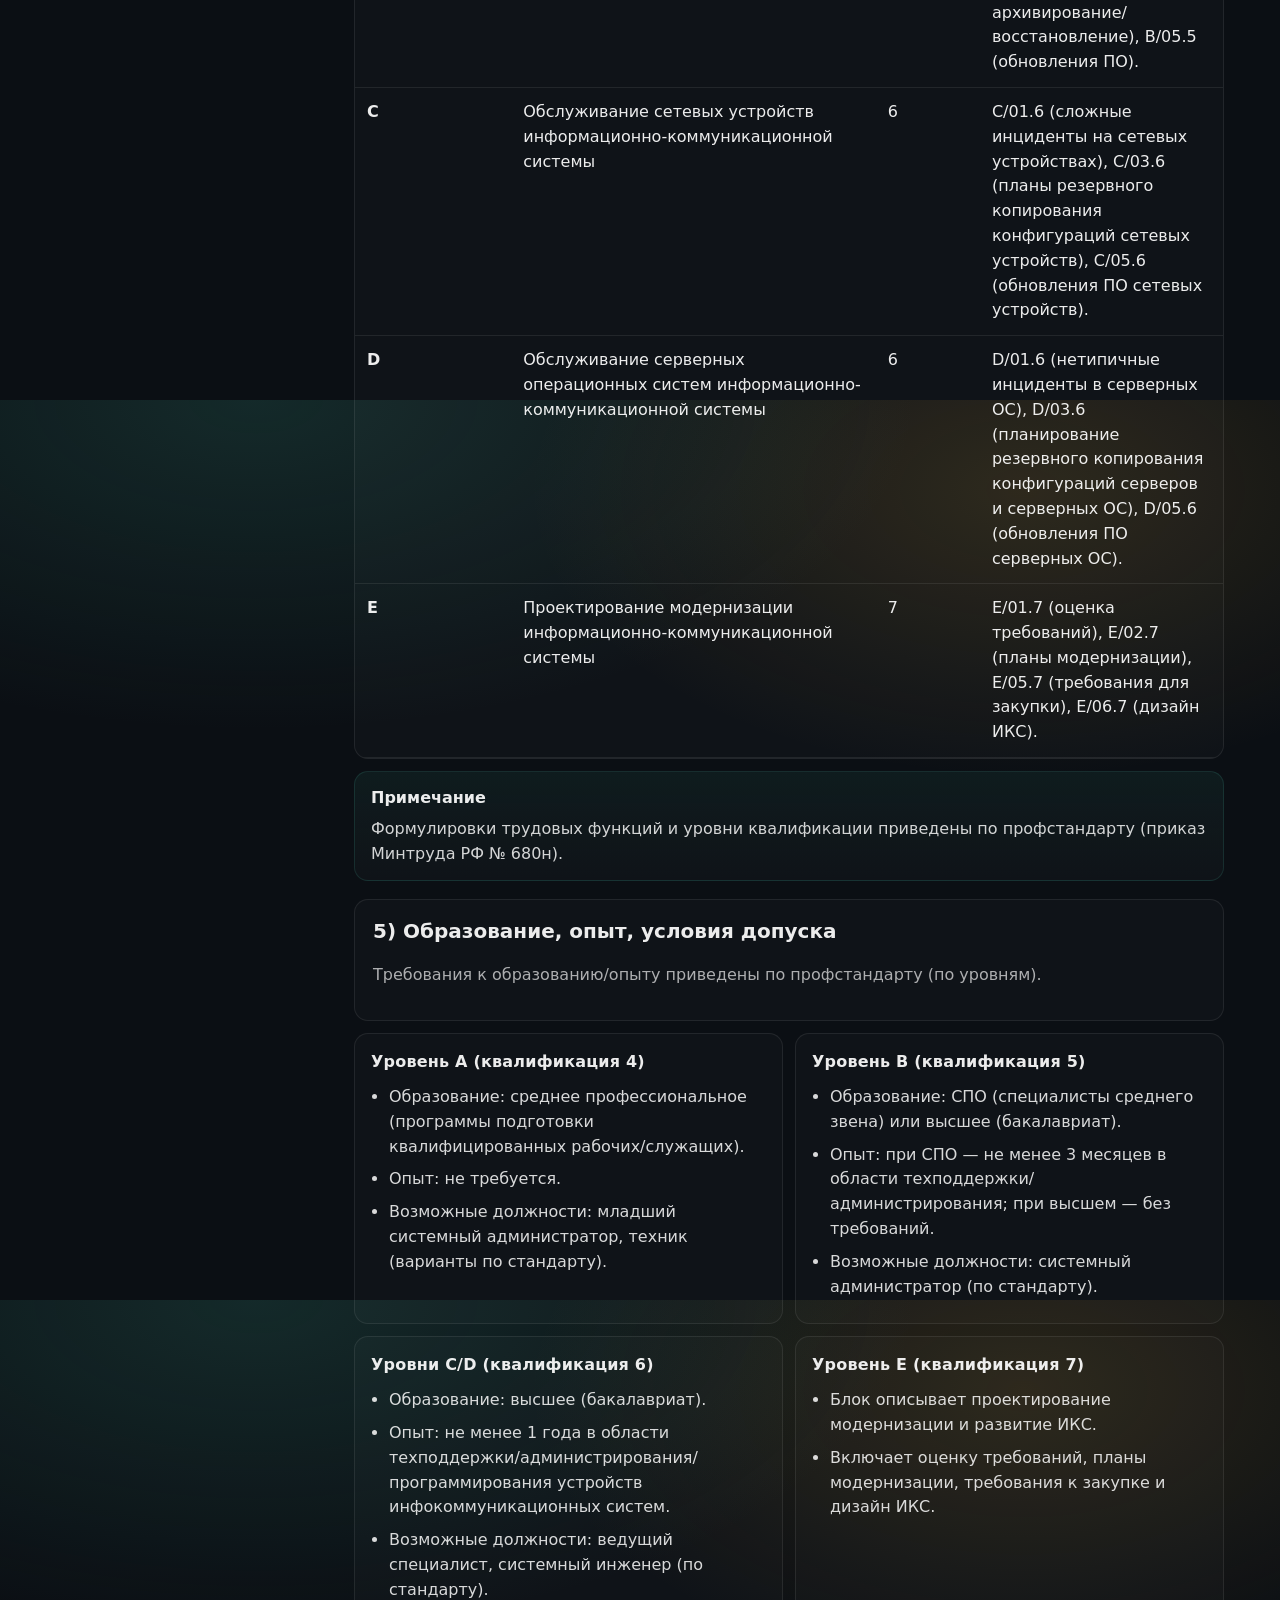
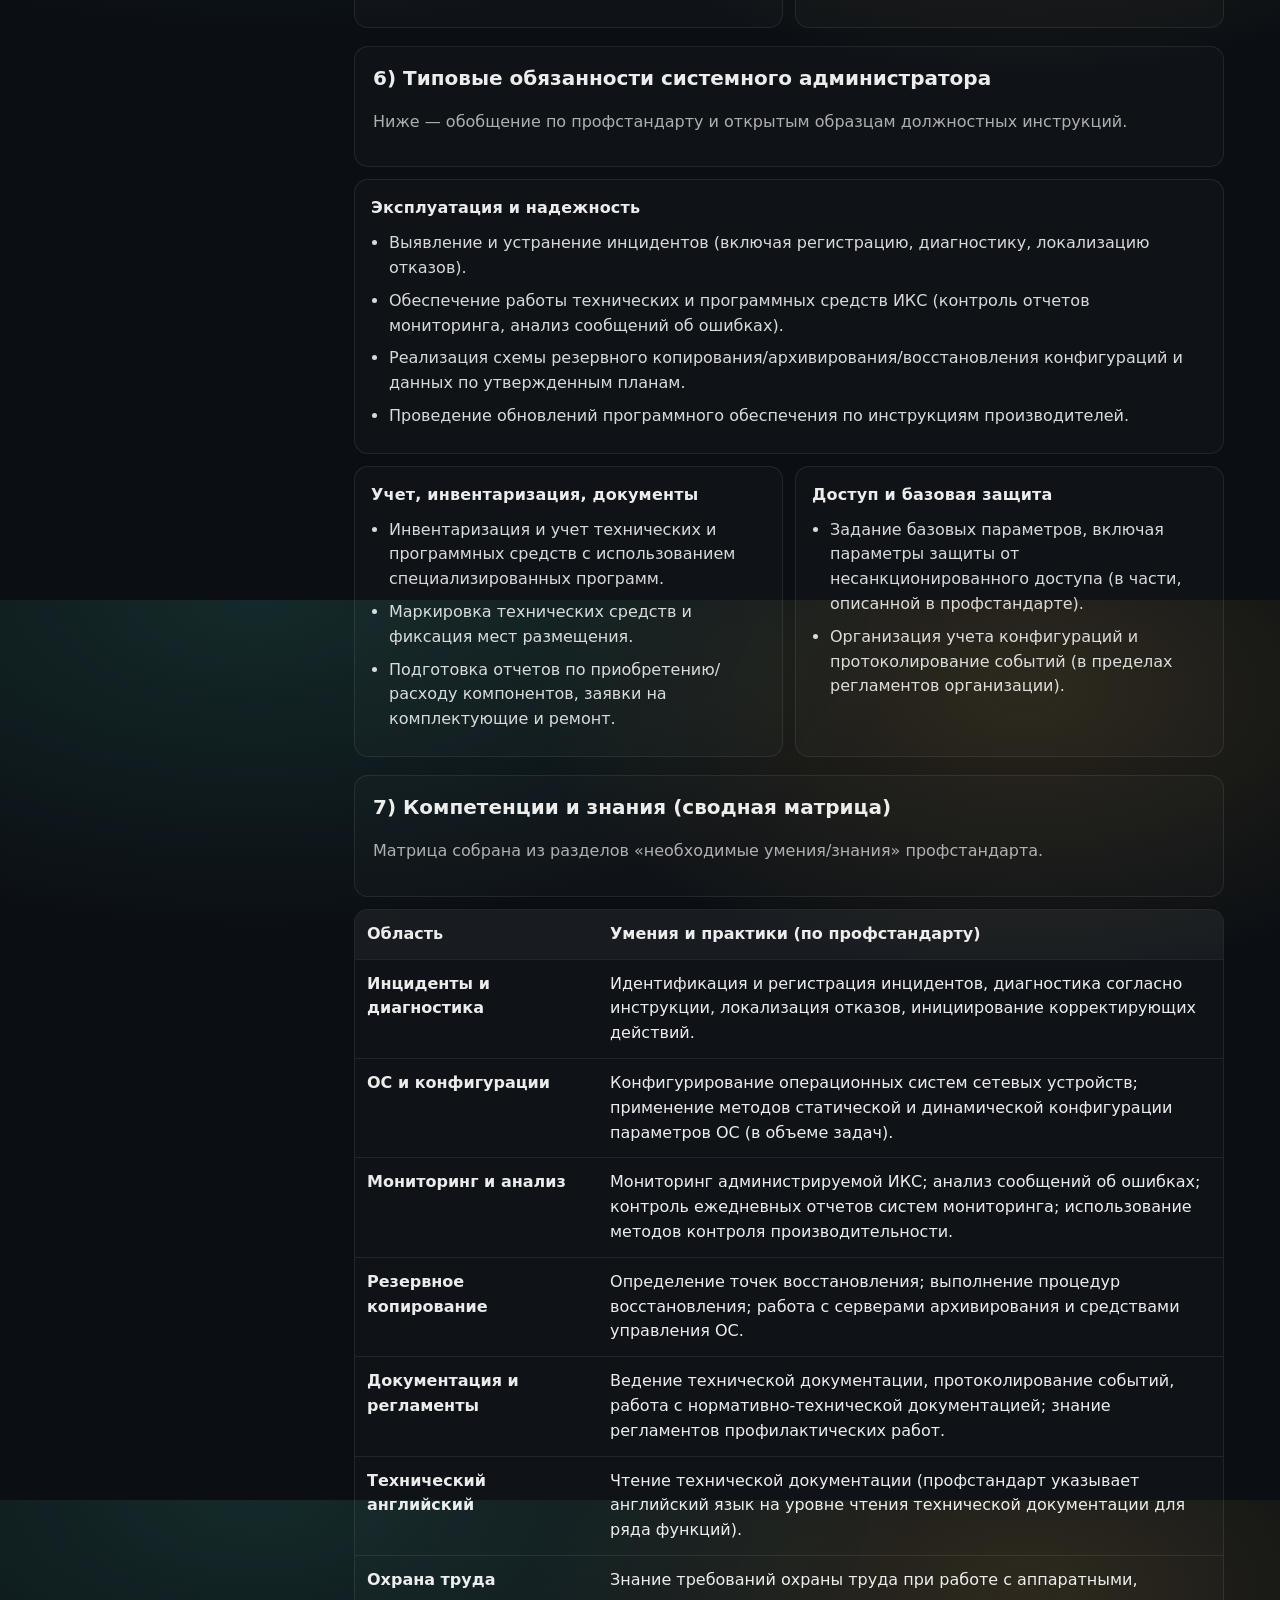
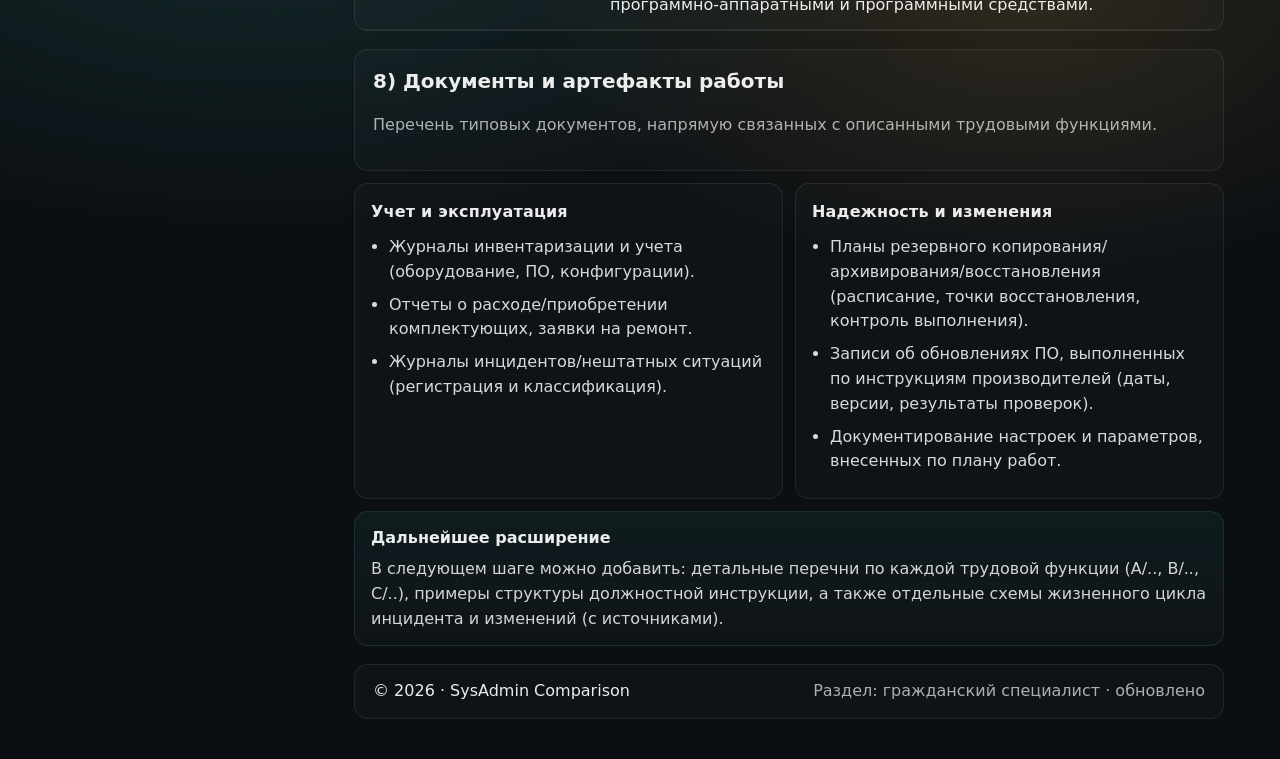
==== commit 1b317418: "Content: expand civilian page with profstandard 06.026 structure, functions and duties; update sourc" ====
--- a/civilian.html
+++ b/civilian.html
@@ -4,7 +4,7 @@
   <meta charset="utf-8" />
   <meta name="viewport" content="width=device-width, initial-scale=1" />
   <title>Гражданский специалист — системное администрирование</title>
-  <meta name="description" content="Гражданский специалист: должностные обязанности и компетенции системного администратора." />
+  <meta name="description" content="Гражданский специалист: должностные обязанности и компетенции системного администратора (по открытым источникам и профстандарту)." />
   <link rel="stylesheet" href="styles.css" />
 </head>
 <body>
@@ -21,7 +21,7 @@
       </div>
       <div class="topbar__meta">
         <a class="chip chip--link" href="index.html">На главную</a>
-        <span class="chip chip--muted">Скелет</span>
+        <a class="chip chip--link" href="sources.html">Источники</a>
       </div>
     </div>
   </header>
@@ -40,68 +40,343 @@
         <div class="sidebar__title">Материалы</div>
         <a class="navlink" href="sources.html">Источники</a>
       </div>
+      <div class="sidebar__footer">
+        <div class="muted">Раздел ориентирован на гражданскую сферу (организации/учреждения).</div>
+      </div>
     </nav>
 
     <main class="content" id="content" role="main">
       <section class="dochead">
         <div class="kicker">Раздел</div>
         <h1 class="h1">Гражданский системный администратор</h1>
-        <p class="lead">Здесь будет собрана расширенная информация о должностных обязанностях, правах, ответственности и компетенциях гражданского системного администратора (организации/учреждения/ИТ-отделы).</p>
+        <p class="lead">Материал структурирован по открытым источникам и профессиональному стандарту: назначение должностной инструкции, требования к квалификации, трудовые функции и типовые обязанности.</p>
         <div class="dochead__meta">
-          <span class="chip">Формат: справка</span>
-          <span class="chip">Далее: требования, обязанности, ответственность</span>
+          <span class="chip">Формат: справочник</span>
+          <span class="chip">Профстандарт: 06.026 (приказ Минтруда РФ № 680н)</span>
         </div>
       </section>
 
       <section class="section">
         <div class="section__head">
-          <h2 class="h2">План наполнения</h2>
-          <p class="muted">Контент добавим постепенно (по твоим следующим запросам).</p>
+          <h2 class="h2">Содержание</h2>
+          <p class="muted">Быстрый переход по разделам страницы.</p>
+        </div>
+        <div class="panel">
+          <ul class="linklist">
+            <li><a href="#role">1. Роль и назначение должностной инструкции</a></li>
+            <li><a href="#norms">2. Нормативная база и источники</a></li>
+            <li><a href="#ps">3. Профстандарт 06.026: основная цель и структура</a></li>
+            <li><a href="#map">4. Функциональная карта: обобщенные трудовые функции</a></li>
+            <li><a href="#edu">5. Образование, опыт, условия допуска</a></li>
+            <li><a href="#duties">6. Типовые обязанности системного администратора</a></li>
+            <li><a href="#skills">7. Компетенции и знания (сводная матрица)</a></li>
+            <li><a href="#docs">8. Документы и артефакты работы</a></li>
+          </ul>
+        </div>
+      </section>
+
+      <section class="section" id="role">
+        <div class="section__head">
+          <h2 class="h2">1) Роль и назначение должностной инструкции</h2>
+          <p class="muted">Ключевые положения из разъяснений федеральной службы по труду и занятости.</p>
+        </div>
+
+        <div class="panel">
+          <div class="panel__title">Назначение</div>
+          <p>В разъяснениях Роструда указывается, что Трудовой кодекс не содержит упоминания должностной инструкции, однако она рассматривается как инструмент регулирования трудовых отношений и документ, определяющий задачи, квалификационные требования, функции, права, обязанности и ответственность работника.</p>
+          <p>Также отмечается, что должностные инструкции целесообразно разрабатывать по каждой должности (включая вакантные), имеющейся в штатном расписании.</p>
+        </div>
+
+        <div class="grid" style="margin-top:12px;">
+          <div class="panel">
+            <div class="panel__title">Форма документа</div>
+            <ul class="factlist">
+              <li>Инструкция может выступать приложением к трудовому договору.</li>
+              <li>Инструкция может утверждаться работодателем как отдельный документ.</li>
+            </ul>
+          </div>
+          <div class="panel">
+            <div class="panel__title">Практические последствия</div>
+            <ul class="factlist">
+              <li>Отсутствие инструкции само по себе не всегда трактуется как нарушение, но может приводить к негативным последствиям (например, затруднять оценку трудовой функции и принятие решений работодателем).</li>
+              <li>Основой для разработки инструкций называются квалификационные характеристики (Единый квалификационный справочник должностей руководителей, специалистов и служащих).</li>
+            </ul>
+          </div>
+        </div>
+
+        <div class="callout" style="margin-top:12px;">
+          <div class="callout__title">Источник</div>
+          <div class="callout__text">Письмо Роструда от 09.08.2007 № 3042-6-0 — см. страницу «Источники».</div>
+        </div>
+      </section>
+
+      <section class="section" id="norms">
+        <div class="section__head">
+          <h2 class="h2">2) Нормативная база и источники</h2>
+          <p class="muted">Материал страницы опирается на открытые нормативные и справочные источники.</p>
+        </div>
+        <div class="panel">
+          <ul class="factlist">
+            <li>Профессиональный стандарт «Системный администратор информационно-коммуникационных систем» (утв. приказом Минтруда РФ № 680н).</li>
+            <li>Разъяснения Роструда по вопросам должностных инструкций (письмо № 3042-6-0).</li>
+            <li>Открытые примеры должностных инструкций системного администратора (для иллюстрации типовых обязанностей).</li>
+          </ul>
+          <div class="muted">Ссылки приведены в конце — на странице «Источники».</div>
+        </div>
+      </section>
+
+      <section class="section" id="ps">
+        <div class="section__head">
+          <h2 class="h2">3) Профстандарт 06.026: основная цель и структура</h2>
+          <p class="muted">Ключевые фрагменты: цель вида деятельности, уровни квалификации, группы работ.</p>
+        </div>
+
+        <div class="panel">
+          <div class="panel__title">Основная цель вида профессиональной деятельности</div>
+          <p>В профессиональном стандарте фиксируется цель: обеспечение требуемого качественного бесперебойного режима работы инфокоммуникационной системы.</p>
+        </div>
+
+        <div class="grid" style="margin-top:12px;">
+          <div class="panel">
+            <div class="panel__title">Уровни квалификации</div>
+            <ul class="factlist">
+              <li>Технические работы по обслуживанию ИКС — уровень 4.</li>
+              <li>Обслуживание ИКС — уровень 5.</li>
+              <li>Обслуживание сетевых устройств и серверных ОС — уровень 6.</li>
+              <li>Проектирование модернизации ИКС — уровень 7.</li>
+            </ul>
+          </div>
+          <div class="panel">
+            <div class="panel__title">Что включается в деятельность</div>
+            <ul class="factlist">
+              <li>Инциденты: выявление, регистрация, диагностика, устранение.</li>
+              <li>Изменения: стандартные/плановые изменения конфигураций и ПО.</li>
+              <li>Учет: инвентаризация и контроль технических и программных средств.</li>
+              <li>Надежность: резервное копирование, архивирование, восстановление.</li>
+            </ul>
+          </div>
+        </div>
+      </section>
+
+      <section class="section" id="map">
+        <div class="section__head">
+          <h2 class="h2">4) Функциональная карта: обобщенные трудовые функции</h2>
+          <p class="muted">Сводная таблица по профстандарту 06.026 (наименования и примеры трудовых функций).</p>
+        </div>
+
+        <div class="tablewrap" role="region" aria-label="Функциональная карта профстандарта" tabindex="0">
+          <table class="table">
+            <thead>
+              <tr>
+                <th style="width: 18%">Код</th>
+                <th style="width: 42%">Обобщенная трудовая функция</th>
+                <th style="width: 12%">Уровень</th>
+                <th>Примеры трудовых функций (выборочно)</th>
+              </tr>
+            </thead>
+            <tbody>
+              <tr>
+                <td><strong>A</strong></td>
+                <td>Технические работы по обслуживанию информационно-коммуникационной системы</td>
+                <td>4</td>
+                <td>A/01.4 (типовые инциденты), A/03.4 (инвентаризация и учет), A/04.4 (контроль ремонтов/сервисных контрактов).</td>
+              </tr>
+              <tr>
+                <td><strong>B</strong></td>
+                <td>Обслуживание информационно-коммуникационной системы</td>
+                <td>5</td>
+                <td>B/01.5 (инциденты), B/02.5 (обеспечение работы средств), B/03.5 (резервное копирование/архивирование/восстановление), B/05.5 (обновления ПО).</td>
+              </tr>
+              <tr>
+                <td><strong>C</strong></td>
+                <td>Обслуживание сетевых устройств информационно-коммуникационной системы</td>
+                <td>6</td>
+                <td>C/01.6 (сложные инциденты на сетевых устройствах), C/03.6 (планы резервного копирования конфигураций сетевых устройств), C/05.6 (обновления ПО сетевых устройств).</td>
+              </tr>
+              <tr>
+                <td><strong>D</strong></td>
+                <td>Обслуживание серверных операционных систем информационно-коммуникационной системы</td>
+                <td>6</td>
+                <td>D/01.6 (нетипичные инциденты в серверных ОС), D/03.6 (планирование резервного копирования конфигураций серверов и серверных ОС), D/05.6 (обновления ПО серверных ОС).</td>
+              </tr>
+              <tr>
+                <td><strong>E</strong></td>
+                <td>Проектирование модернизации информационно-коммуникационной системы</td>
+                <td>7</td>
+                <td>E/01.7 (оценка требований), E/02.7 (планы модернизации), E/05.7 (требования для закупки), E/06.7 (дизайн ИКС).</td>
+              </tr>
+            </tbody>
+          </table>
+        </div>
+
+        <div class="callout" style="margin-top:12px;">
+          <div class="callout__title">Примечание</div>
+          <div class="callout__text">Формулировки трудовых функций и уровни квалификации приведены по профстандарту (приказ Минтруда РФ № 680н).</div>
+        </div>
+      </section>
+
+      <section class="section" id="edu">
+        <div class="section__head">
+          <h2 class="h2">5) Образование, опыт, условия допуска</h2>
+          <p class="muted">Требования к образованию/опыту приведены по профстандарту (по уровням).</p>
         </div>
 
         <div class="grid">
           <div class="panel">
-            <div class="panel__title">1) Нормативная база</div>
-            <ul class="factlist">
-              <li>Профстандарт системного администратора (ИКС).</li>
-              <li>Трудовое законодательство и локальные акты организации.</li>
-              <li>Обработка персональных данных и ИБ (общие требования).</li>
-            </ul>
-          </div>
-
-          <div class="panel">
-            <div class="panel__title">2) Должностные обязанности</div>
-            <ul class="factlist">
-              <li>Эксплуатация серверов/сетей/рабочих мест.</li>
-              <li>Резервное копирование, мониторинг, учет.</li>
-              <li>Инциденты, HelpDesk, документация.</li>
-            </ul>
-          </div>
-
-          <div class="panel">
-            <div class="panel__title">3) Компетенции</div>
-            <ul class="factlist">
-              <li>Сети, ОС, виртуализация, базовая ИБ.</li>
-              <li>Навыки диагностики и профилактики.</li>
-              <li>Коммуникация и регламенты.</li>
-            </ul>
-          </div>
-
-          <div class="panel">
-            <div class="panel__title">4) Ответственность</div>
-            <ul class="factlist">
-              <li>Дисциплинарная и материальная ответственность.</li>
-              <li>Риски: простой, потеря данных, утечки.</li>
-              <li>Роль инструкций в трудовых спорах.</li>
-            </ul>
-          </div>
+            <div class="panel__title">Уровень A (квалификация 4)</div>
+            <ul class="factlist">
+              <li>Образование: среднее профессиональное (программы подготовки квалифицированных рабочих/служащих).</li>
+              <li>Опыт: не требуется.</li>
+              <li>Возможные должности: младший системный администратор, техник (варианты по стандарту).</li>
+            </ul>
+          </div>
+
+          <div class="panel">
+            <div class="panel__title">Уровень B (квалификация 5)</div>
+            <ul class="factlist">
+              <li>Образование: СПО (специалисты среднего звена) или высшее (бакалавриат).</li>
+              <li>Опыт: при СПО — не менее 3 месяцев в области техподдержки/администрирования; при высшем — без требований.</li>
+              <li>Возможные должности: системный администратор (по стандарту).</li>
+            </ul>
+          </div>
+
+          <div class="panel">
+            <div class="panel__title">Уровни C/D (квалификация 6)</div>
+            <ul class="factlist">
+              <li>Образование: высшее (бакалавриат).</li>
+              <li>Опыт: не менее 1 года в области техподдержки/администрирования/программирования устройств инфокоммуникационных систем.</li>
+              <li>Возможные должности: ведущий специалист, системный инженер (по стандарту).</li>
+            </ul>
+          </div>
+
+          <div class="panel">
+            <div class="panel__title">Уровень E (квалификация 7)</div>
+            <ul class="factlist">
+              <li>Блок описывает проектирование модернизации и развитие ИКС.</li>
+              <li>Включает оценку требований, планы модернизации, требования к закупке и дизайн ИКС.</li>
+            </ul>
+          </div>
+        </div>
+      </section>
+
+      <section class="section" id="duties">
+        <div class="section__head">
+          <h2 class="h2">6) Типовые обязанности системного администратора</h2>
+          <p class="muted">Ниже — обобщение по профстандарту и открытым образцам должностных инструкций.</p>
+        </div>
+
+        <div class="panel">
+          <div class="panel__title">Эксплуатация и надежность</div>
+          <ul class="factlist">
+            <li>Выявление и устранение инцидентов (включая регистрацию, диагностику, локализацию отказов).</li>
+            <li>Обеспечение работы технических и программных средств ИКС (контроль отчетов мониторинга, анализ сообщений об ошибках).</li>
+            <li>Реализация схемы резервного копирования/архивирования/восстановления конфигураций и данных по утвержденным планам.</li>
+            <li>Проведение обновлений программного обеспечения по инструкциям производителей.</li>
+          </ul>
+        </div>
+
+        <div class="grid" style="margin-top:12px;">
+          <div class="panel">
+            <div class="panel__title">Учет, инвентаризация, документы</div>
+            <ul class="factlist">
+              <li>Инвентаризация и учет технических и программных средств с использованием специализированных программ.</li>
+              <li>Маркировка технических средств и фиксация мест размещения.</li>
+              <li>Подготовка отчетов по приобретению/расходу компонентов, заявки на комплектующие и ремонт.</li>
+            </ul>
+          </div>
+          <div class="panel">
+            <div class="panel__title">Доступ и базовая защита</div>
+            <ul class="factlist">
+              <li>Задание базовых параметров, включая параметры защиты от несанкционированного доступа (в части, описанной в профстандарте).</li>
+              <li>Организация учета конфигураций и протоколирование событий (в пределах регламентов организации).</li>
+            </ul>
+          </div>
+        </div>
+      </section>
+
+      <section class="section" id="skills">
+        <div class="section__head">
+          <h2 class="h2">7) Компетенции и знания (сводная матрица)</h2>
+          <p class="muted">Матрица собрана из разделов «необходимые умения/знания» профстандарта.</p>
+        </div>
+
+        <div class="tablewrap" role="region" aria-label="Матрица компетенций" tabindex="0">
+          <table class="table">
+            <thead>
+              <tr>
+                <th style="width: 28%">Область</th>
+                <th>Умения и практики (по профстандарту)</th>
+              </tr>
+            </thead>
+            <tbody>
+              <tr>
+                <td><strong>Инциденты и диагностика</strong></td>
+                <td>Идентификация и регистрация инцидентов, диагностика согласно инструкции, локализация отказов, инициирование корректирующих действий.</td>
+              </tr>
+              <tr>
+                <td><strong>ОС и конфигурации</strong></td>
+                <td>Конфигурирование операционных систем сетевых устройств; применение методов статической и динамической конфигурации параметров ОС (в объеме задач).</td>
+              </tr>
+              <tr>
+                <td><strong>Мониторинг и анализ</strong></td>
+                <td>Мониторинг администрируемой ИКС; анализ сообщений об ошибках; контроль ежедневных отчетов систем мониторинга; использование методов контроля производительности.</td>
+              </tr>
+              <tr>
+                <td><strong>Резервное копирование</strong></td>
+                <td>Определение точек восстановления; выполнение процедур восстановления; работа с серверами архивирования и средствами управления ОС.</td>
+              </tr>
+              <tr>
+                <td><strong>Документация и регламенты</strong></td>
+                <td>Ведение технической документации, протоколирование событий, работа с нормативно-технической документацией; знание регламентов профилактических работ.</td>
+              </tr>
+              <tr>
+                <td><strong>Технический английский</strong></td>
+                <td>Чтение технической документации (профстандарт указывает английский язык на уровне чтения технической документации для ряда функций).</td>
+              </tr>
+              <tr>
+                <td><strong>Охрана труда</strong></td>
+                <td>Знание требований охраны труда при работе с аппаратными, программно-аппаратными и программными средствами.</td>
+              </tr>
+            </tbody>
+          </table>
+        </div>
+      </section>
+
+      <section class="section" id="docs">
+        <div class="section__head">
+          <h2 class="h2">8) Документы и артефакты работы</h2>
+          <p class="muted">Перечень типовых документов, напрямую связанных с описанными трудовыми функциями.</p>
+        </div>
+
+        <div class="grid">
+          <div class="panel">
+            <div class="panel__title">Учет и эксплуатация</div>
+            <ul class="factlist">
+              <li>Журналы инвентаризации и учета (оборудование, ПО, конфигурации).</li>
+              <li>Отчеты о расходе/приобретении комплектующих, заявки на ремонт.</li>
+              <li>Журналы инцидентов/нештатных ситуаций (регистрация и классификация).</li>
+            </ul>
+          </div>
+          <div class="panel">
+            <div class="panel__title">Надежность и изменения</div>
+            <ul class="factlist">
+              <li>Планы резервного копирования/архивирования/восстановления (расписание, точки восстановления, контроль выполнения).</li>
+              <li>Записи об обновлениях ПО, выполненных по инструкциям производителей (даты, версии, результаты проверок).</li>
+              <li>Документирование настроек и параметров, внесенных по плану работ.</li>
+            </ul>
+          </div>
+        </div>
+
+        <div class="callout" style="margin-top:12px;">
+          <div class="callout__title">Дальнейшее расширение</div>
+          <div class="callout__text">В следующем шаге можно добавить: детальные перечни по каждой трудовой функции (A/.., B/.., C/..), примеры структуры должностной инструкции, а также отдельные схемы жизненного цикла инцидента и изменений (с источниками).</div>
         </div>
       </section>
 
       <footer class="footer" role="contentinfo">
         <div class="footer__inner">
           <div>© 2026 · SysAdmin Comparison</div>
-          <div class="muted">Раздел: гражданский специалист</div>
+          <div class="muted">Раздел: гражданский специалист · обновлено</div>
         </div>
       </footer>
     </main>
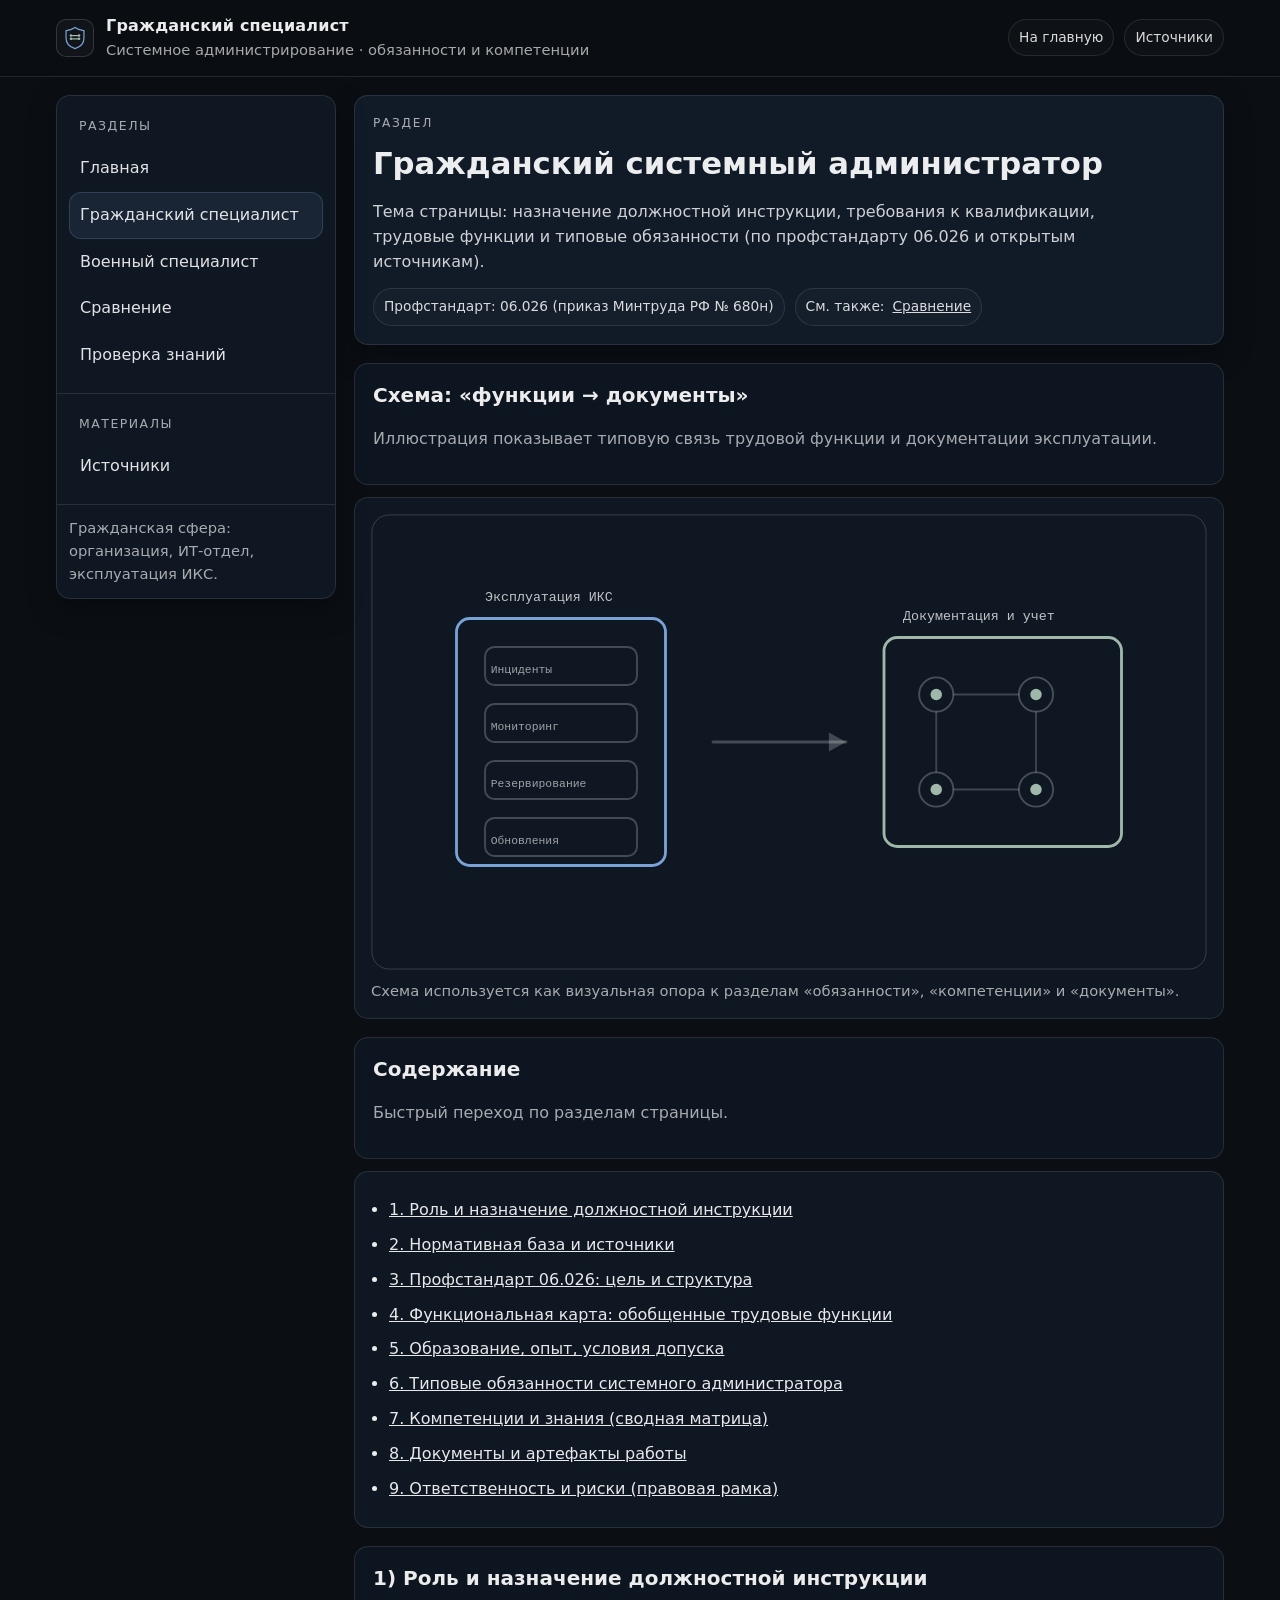
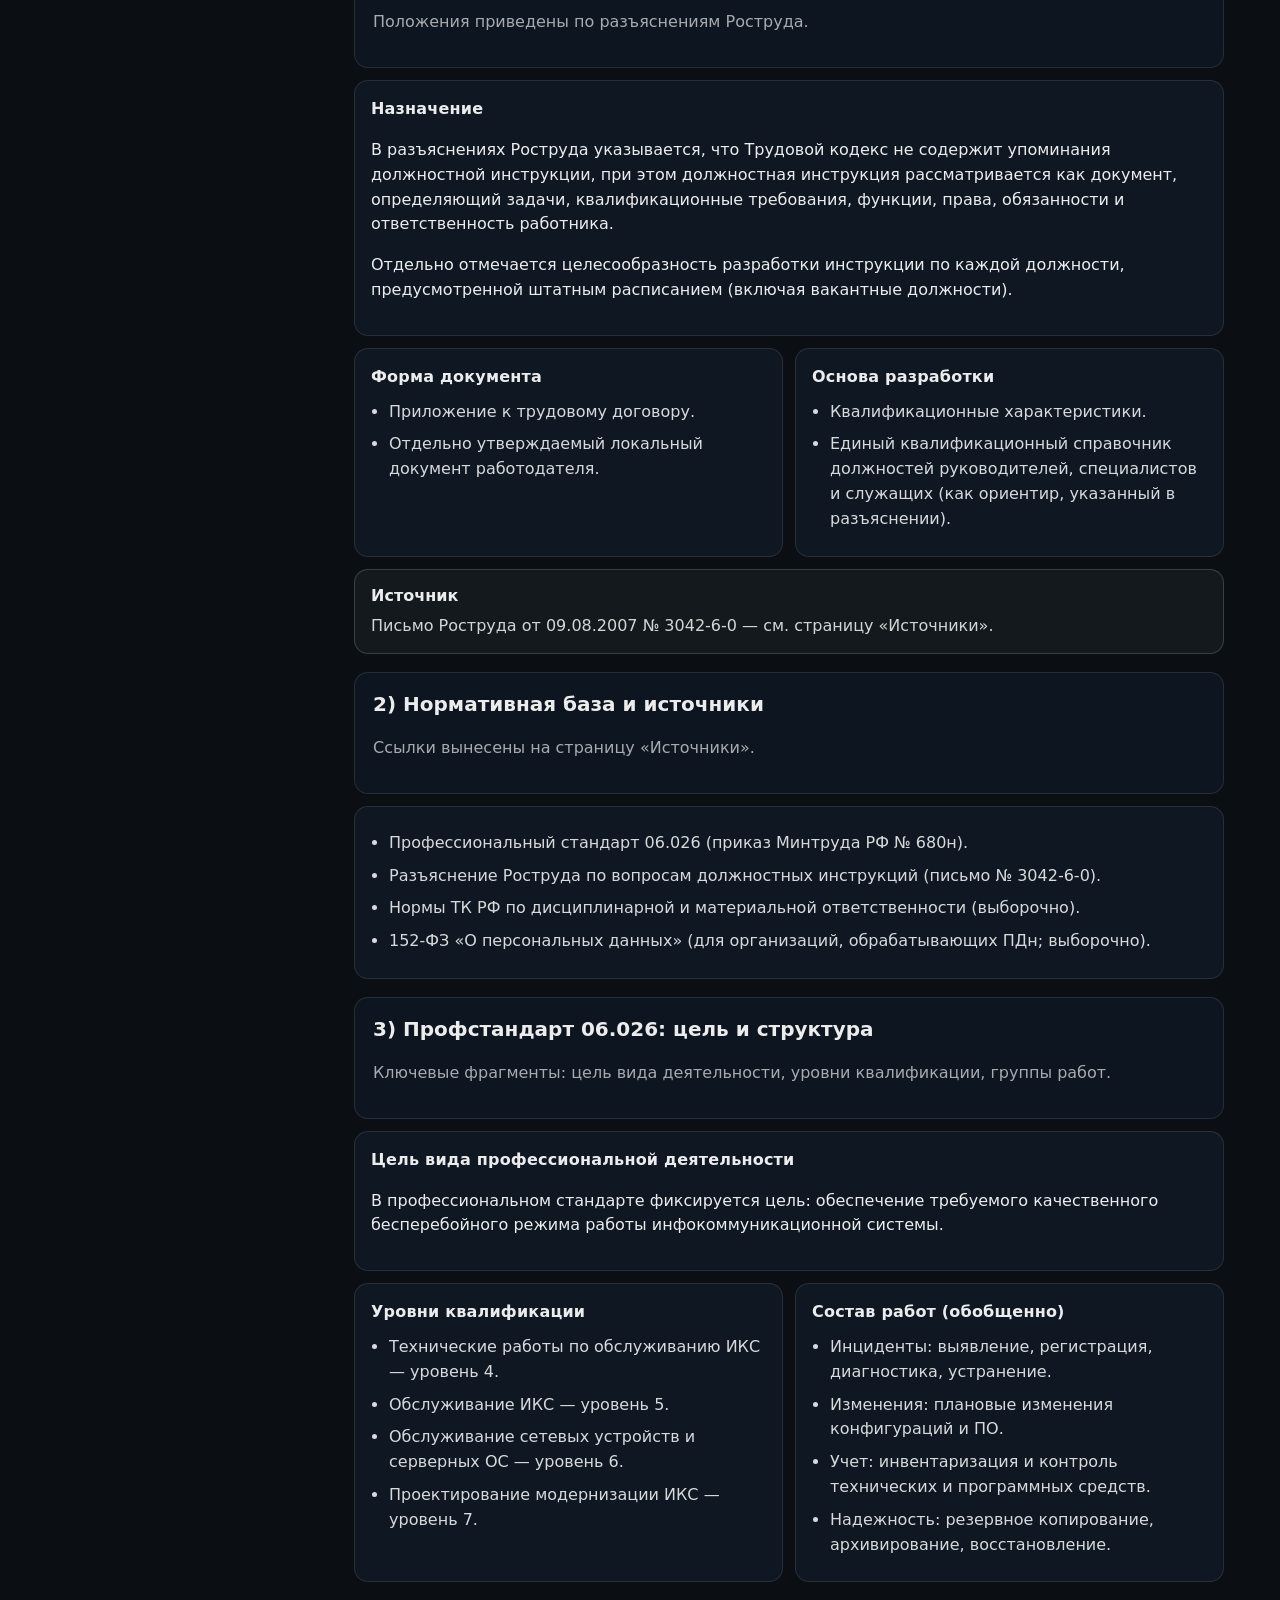
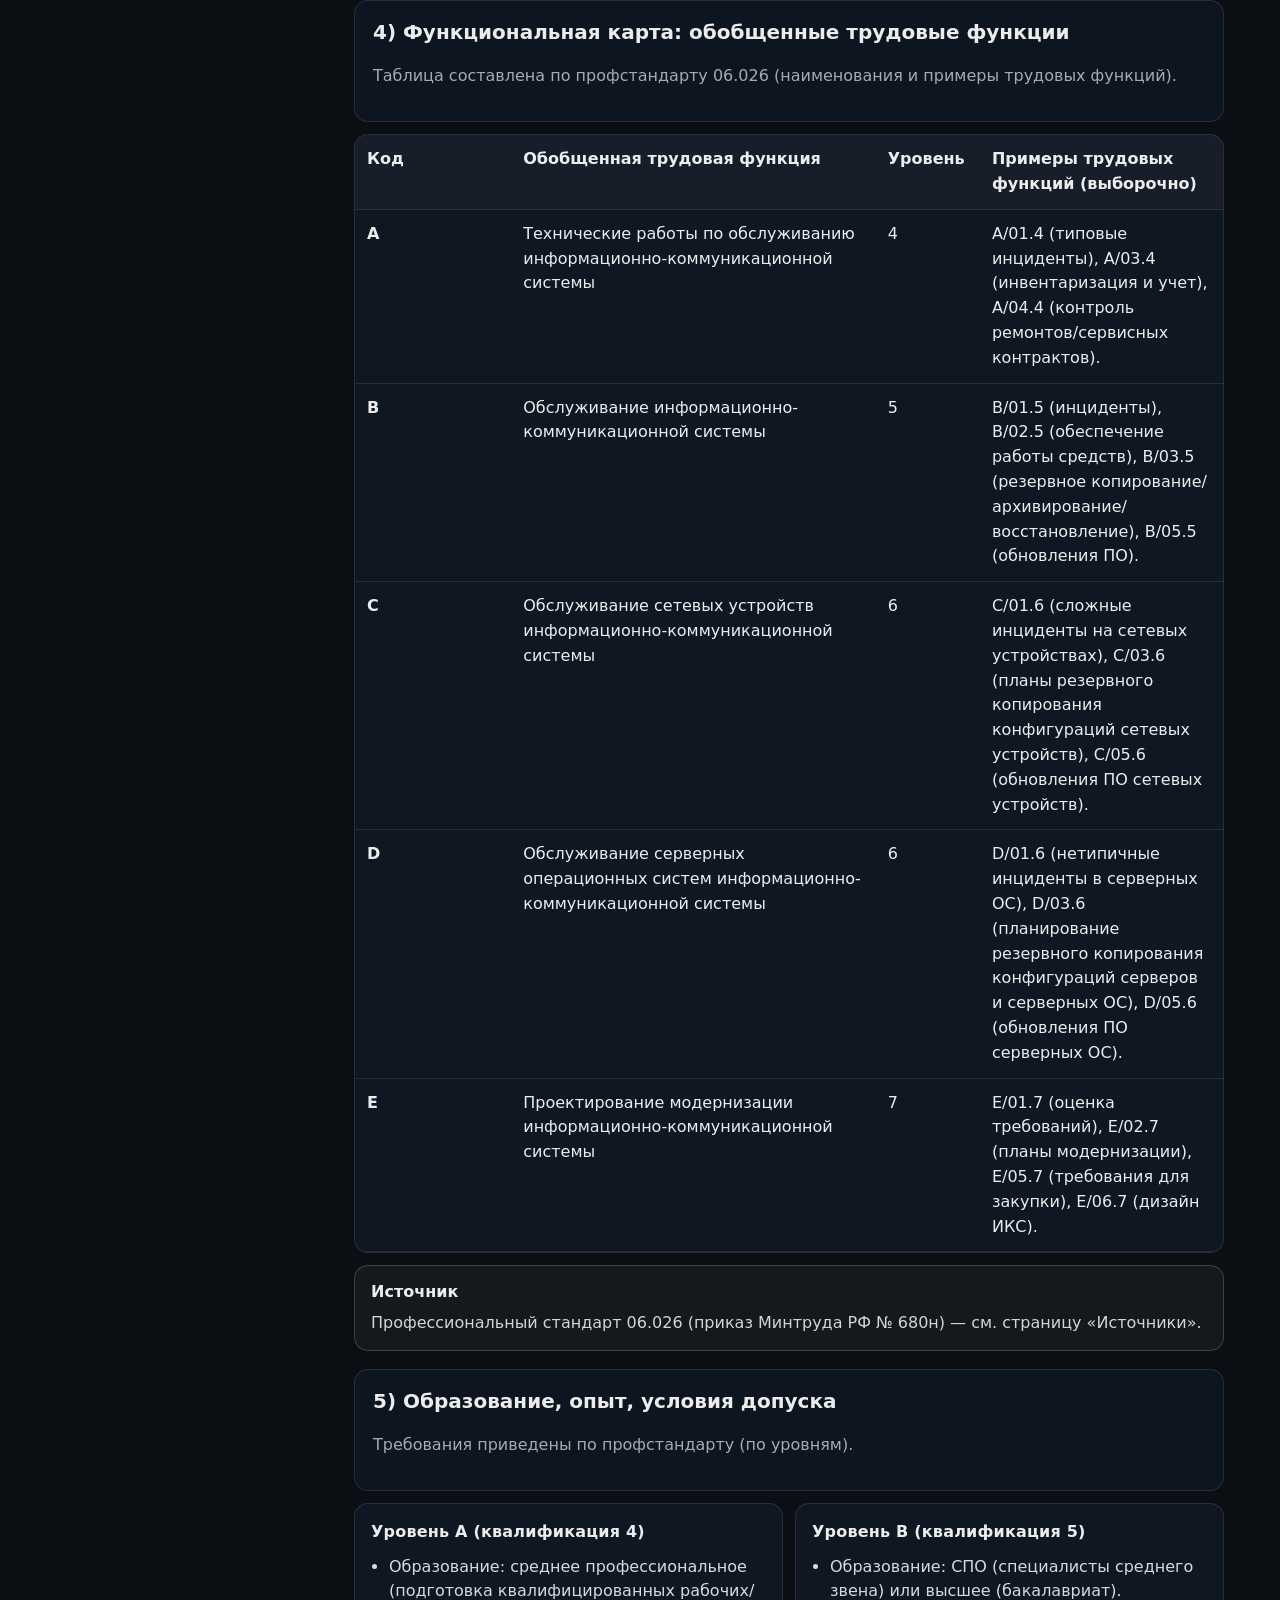
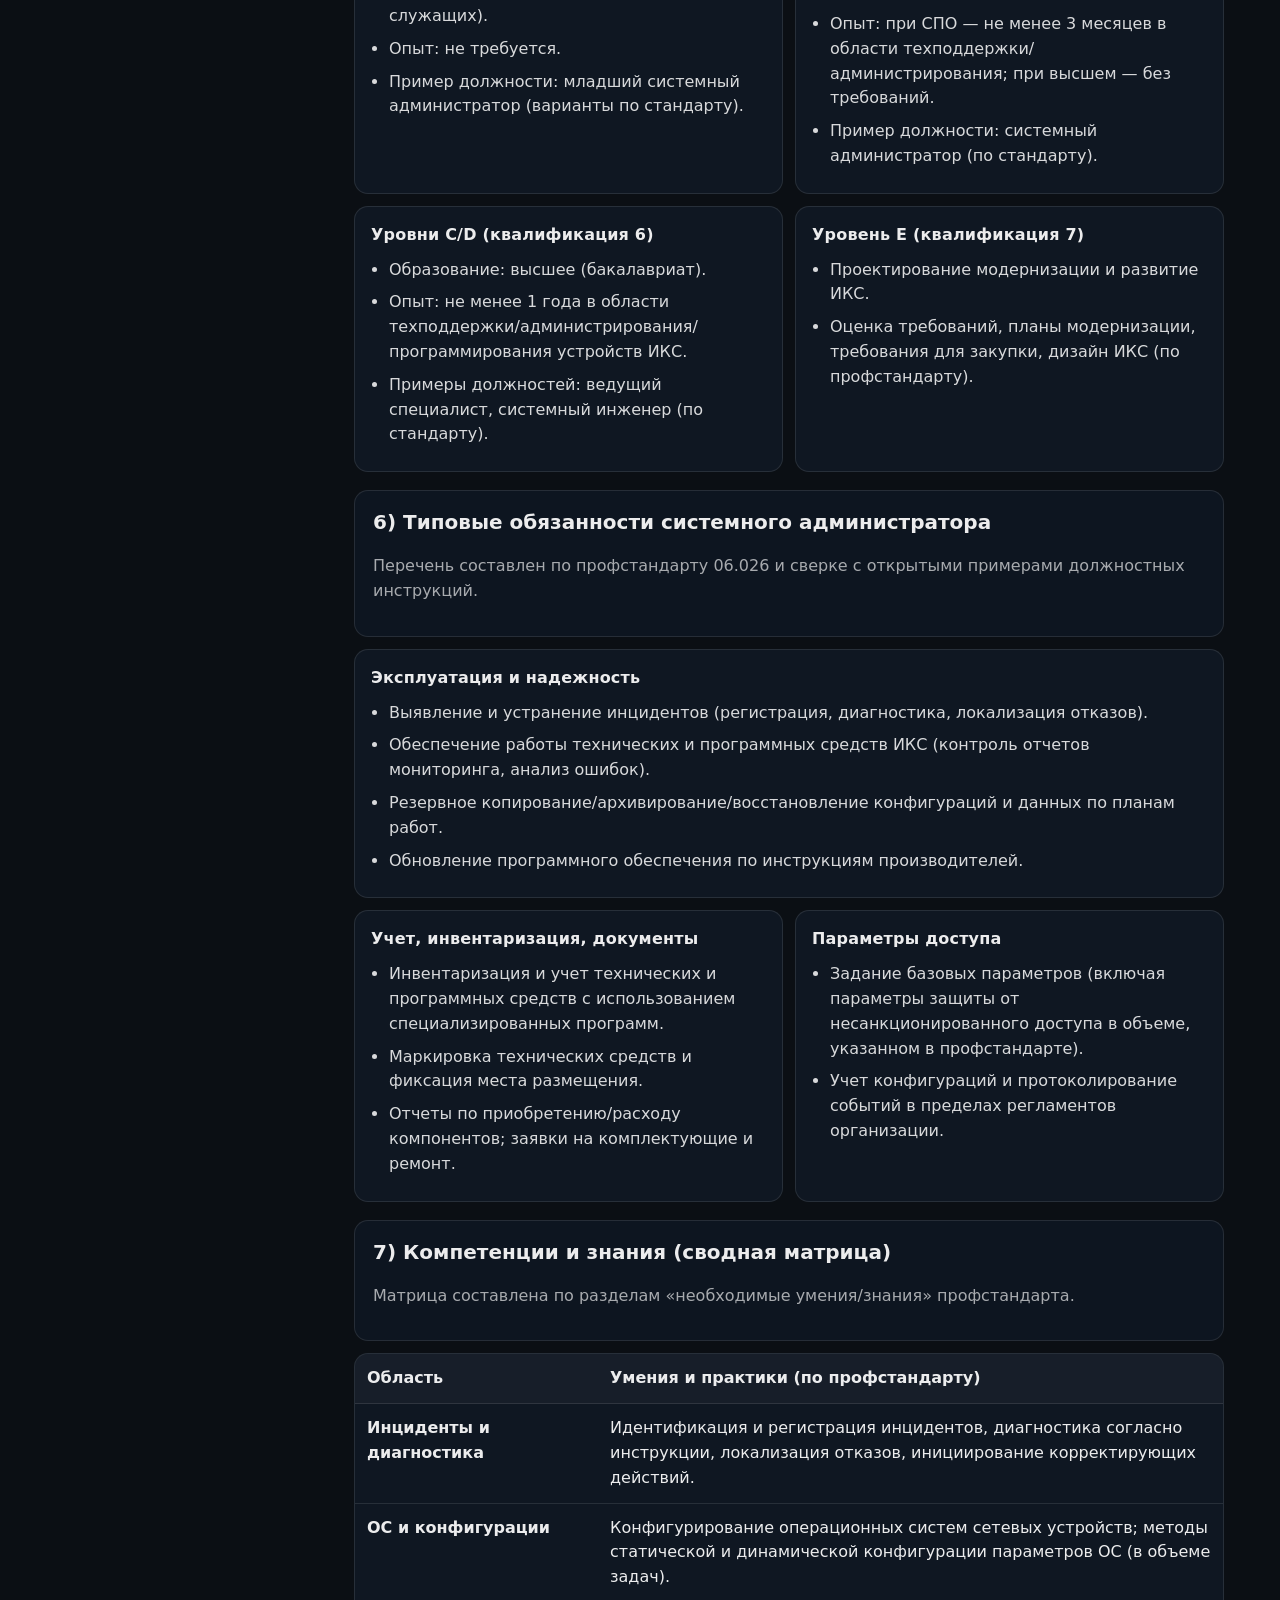
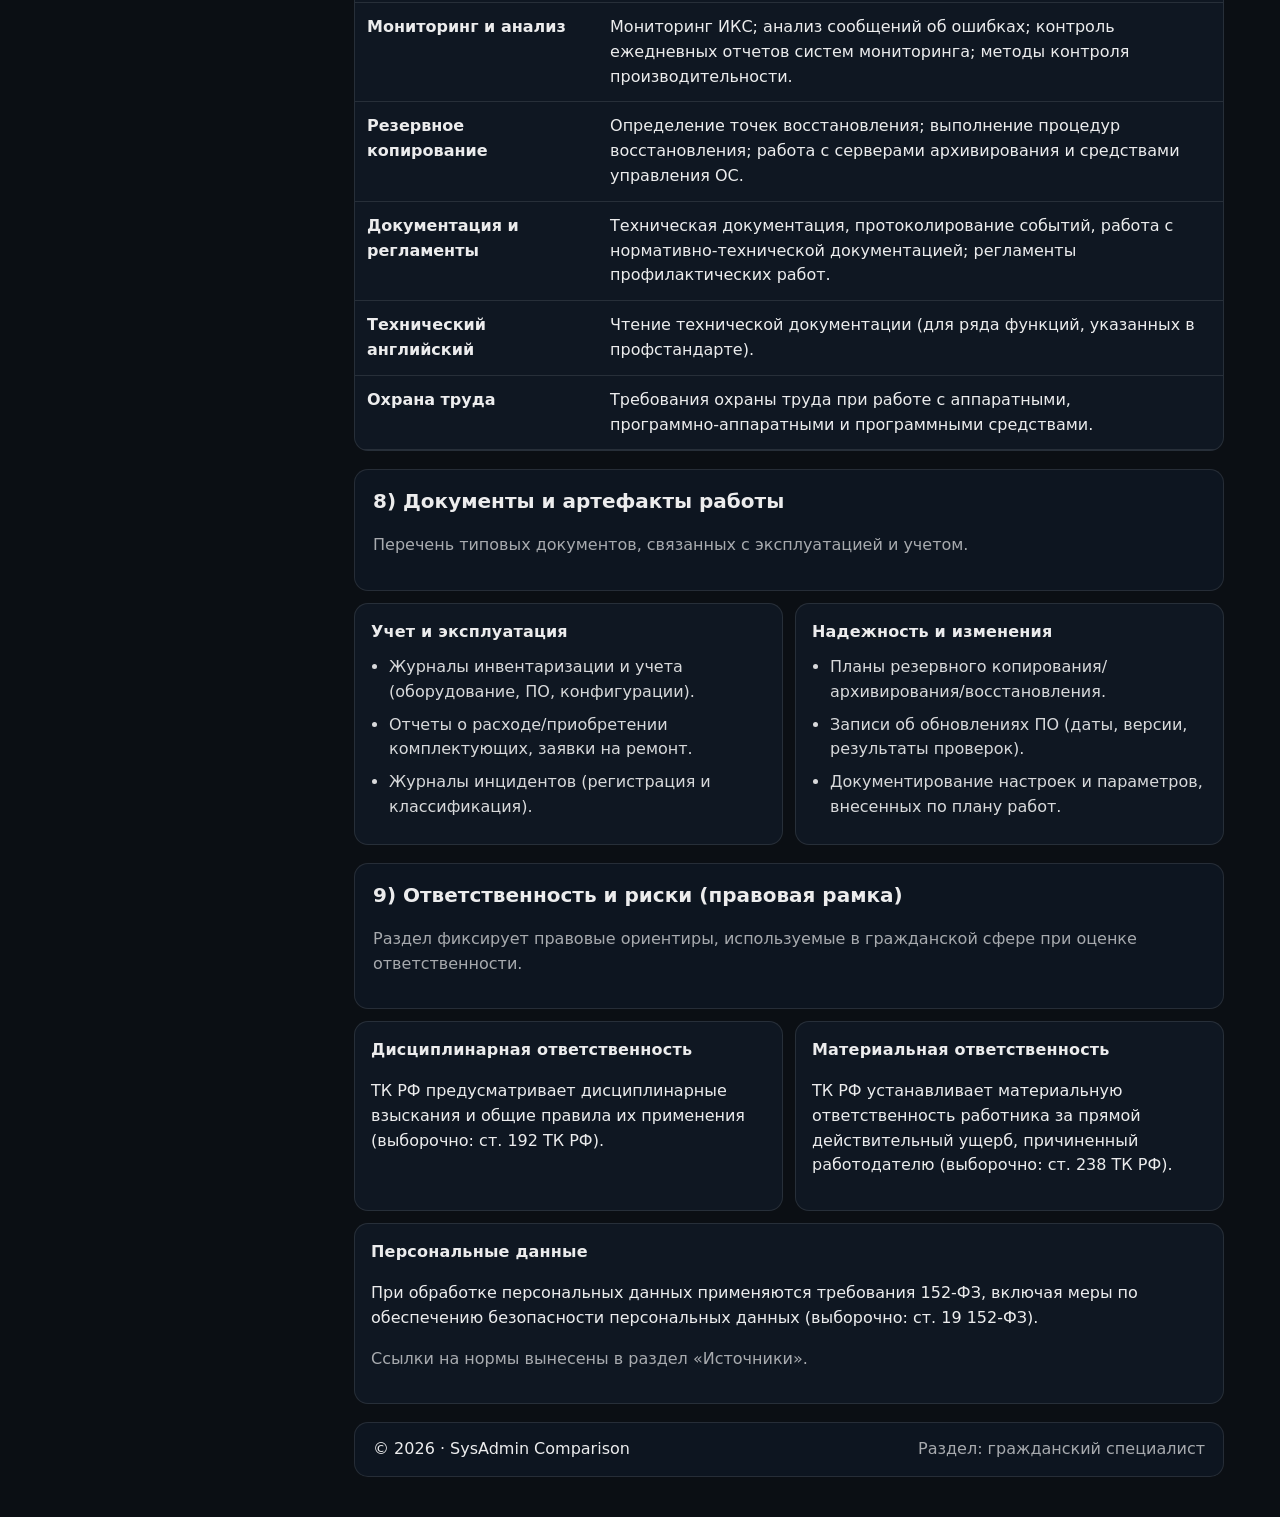
==== commit 2c8cd2bc: "Polish: add subtle canvas animation on home; add SVG illustrations; enrich all pages slightly; remov" ====
--- a/civilian.html
+++ b/civilian.html
@@ -41,7 +41,7 @@
         <a class="navlink" href="sources.html">Источники</a>
       </div>
       <div class="sidebar__footer">
-        <div class="muted">Раздел ориентирован на гражданскую сферу (организации/учреждения).</div>
+        <div class="muted">Гражданская сфера: организация, ИТ‑отдел, эксплуатация ИКС.</div>
       </div>
     </nav>
 
@@ -49,11 +49,22 @@
       <section class="dochead">
         <div class="kicker">Раздел</div>
         <h1 class="h1">Гражданский системный администратор</h1>
-        <p class="lead">Материал структурирован по открытым источникам и профессиональному стандарту: назначение должностной инструкции, требования к квалификации, трудовые функции и типовые обязанности.</p>
+        <p class="lead">Тема страницы: назначение должностной инструкции, требования к квалификации, трудовые функции и типовые обязанности (по профстандарту 06.026 и открытым источникам).</p>
         <div class="dochead__meta">
-          <span class="chip">Формат: справочник</span>
           <span class="chip">Профстандарт: 06.026 (приказ Минтруда РФ № 680н)</span>
-        </div>
+          <span class="chip">См. также: <a href="comparison.html">Сравнение</a></span>
+        </div>
+      </section>
+
+      <section class="section">
+        <div class="section__head">
+          <h2 class="h2">Схема: «функции → документы»</h2>
+          <p class="muted">Иллюстрация показывает типовую связь трудовой функции и документации эксплуатации.</p>
+        </div>
+        <figure class="figure">
+          <img src="assets/illus-civilian.svg" alt="Схема эксплуатации: инциденты, резервное копирование, учет и документация" />
+          <figcaption>Схема используется как визуальная опора к разделам «обязанности», «компетенции» и «документы».</figcaption>
+        </figure>
       </section>
 
       <section class="section">
@@ -65,12 +76,13 @@
           <ul class="linklist">
             <li><a href="#role">1. Роль и назначение должностной инструкции</a></li>
             <li><a href="#norms">2. Нормативная база и источники</a></li>
-            <li><a href="#ps">3. Профстандарт 06.026: основная цель и структура</a></li>
+            <li><a href="#ps">3. Профстандарт 06.026: цель и структура</a></li>
             <li><a href="#map">4. Функциональная карта: обобщенные трудовые функции</a></li>
             <li><a href="#edu">5. Образование, опыт, условия допуска</a></li>
             <li><a href="#duties">6. Типовые обязанности системного администратора</a></li>
             <li><a href="#skills">7. Компетенции и знания (сводная матрица)</a></li>
             <li><a href="#docs">8. Документы и артефакты работы</a></li>
+            <li><a href="#risks">9. Ответственность и риски (правовая рамка)</a></li>
           </ul>
         </div>
       </section>
@@ -78,28 +90,28 @@
       <section class="section" id="role">
         <div class="section__head">
           <h2 class="h2">1) Роль и назначение должностной инструкции</h2>
-          <p class="muted">Ключевые положения из разъяснений федеральной службы по труду и занятости.</p>
+          <p class="muted">Положения приведены по разъяснениям Роструда.</p>
         </div>
 
         <div class="panel">
           <div class="panel__title">Назначение</div>
-          <p>В разъяснениях Роструда указывается, что Трудовой кодекс не содержит упоминания должностной инструкции, однако она рассматривается как инструмент регулирования трудовых отношений и документ, определяющий задачи, квалификационные требования, функции, права, обязанности и ответственность работника.</p>
-          <p>Также отмечается, что должностные инструкции целесообразно разрабатывать по каждой должности (включая вакантные), имеющейся в штатном расписании.</p>
+          <p>В разъяснениях Роструда указывается, что Трудовой кодекс не содержит упоминания должностной инструкции, при этом должностная инструкция рассматривается как документ, определяющий задачи, квалификационные требования, функции, права, обязанности и ответственность работника.</p>
+          <p>Отдельно отмечается целесообразность разработки инструкции по каждой должности, предусмотренной штатным расписанием (включая вакантные должности).</p>
         </div>
 
         <div class="grid" style="margin-top:12px;">
           <div class="panel">
             <div class="panel__title">Форма документа</div>
             <ul class="factlist">
-              <li>Инструкция может выступать приложением к трудовому договору.</li>
-              <li>Инструкция может утверждаться работодателем как отдельный документ.</li>
-            </ul>
-          </div>
-          <div class="panel">
-            <div class="panel__title">Практические последствия</div>
-            <ul class="factlist">
-              <li>Отсутствие инструкции само по себе не всегда трактуется как нарушение, но может приводить к негативным последствиям (например, затруднять оценку трудовой функции и принятие решений работодателем).</li>
-              <li>Основой для разработки инструкций называются квалификационные характеристики (Единый квалификационный справочник должностей руководителей, специалистов и служащих).</li>
+              <li>Приложение к трудовому договору.</li>
+              <li>Отдельно утверждаемый локальный документ работодателя.</li>
+            </ul>
+          </div>
+          <div class="panel">
+            <div class="panel__title">Основа разработки</div>
+            <ul class="factlist">
+              <li>Квалификационные характеристики.</li>
+              <li>Единый квалификационный справочник должностей руководителей, специалистов и служащих (как ориентир, указанный в разъяснении).</li>
             </ul>
           </div>
         </div>
@@ -113,26 +125,26 @@
       <section class="section" id="norms">
         <div class="section__head">
           <h2 class="h2">2) Нормативная база и источники</h2>
-          <p class="muted">Материал страницы опирается на открытые нормативные и справочные источники.</p>
+          <p class="muted">Ссылки вынесены на страницу «Источники».</p>
         </div>
         <div class="panel">
           <ul class="factlist">
-            <li>Профессиональный стандарт «Системный администратор информационно-коммуникационных систем» (утв. приказом Минтруда РФ № 680н).</li>
-            <li>Разъяснения Роструда по вопросам должностных инструкций (письмо № 3042-6-0).</li>
-            <li>Открытые примеры должностных инструкций системного администратора (для иллюстрации типовых обязанностей).</li>
+            <li>Профессиональный стандарт 06.026 (приказ Минтруда РФ № 680н).</li>
+            <li>Разъяснение Роструда по вопросам должностных инструкций (письмо № 3042-6-0).</li>
+            <li>Нормы ТК РФ по дисциплинарной и материальной ответственности (выборочно).</li>
+            <li>152‑ФЗ «О персональных данных» (для организаций, обрабатывающих ПДн; выборочно).</li>
           </ul>
-          <div class="muted">Ссылки приведены в конце — на странице «Источники».</div>
         </div>
       </section>
 
       <section class="section" id="ps">
         <div class="section__head">
-          <h2 class="h2">3) Профстандарт 06.026: основная цель и структура</h2>
+          <h2 class="h2">3) Профстандарт 06.026: цель и структура</h2>
           <p class="muted">Ключевые фрагменты: цель вида деятельности, уровни квалификации, группы работ.</p>
         </div>
 
         <div class="panel">
-          <div class="panel__title">Основная цель вида профессиональной деятельности</div>
+          <div class="panel__title">Цель вида профессиональной деятельности</div>
           <p>В профессиональном стандарте фиксируется цель: обеспечение требуемого качественного бесперебойного режима работы инфокоммуникационной системы.</p>
         </div>
 
@@ -147,10 +159,10 @@
             </ul>
           </div>
           <div class="panel">
-            <div class="panel__title">Что включается в деятельность</div>
+            <div class="panel__title">Состав работ (обобщенно)</div>
             <ul class="factlist">
               <li>Инциденты: выявление, регистрация, диагностика, устранение.</li>
-              <li>Изменения: стандартные/плановые изменения конфигураций и ПО.</li>
+              <li>Изменения: плановые изменения конфигураций и ПО.</li>
               <li>Учет: инвентаризация и контроль технических и программных средств.</li>
               <li>Надежность: резервное копирование, архивирование, восстановление.</li>
             </ul>
@@ -161,7 +173,7 @@
       <section class="section" id="map">
         <div class="section__head">
           <h2 class="h2">4) Функциональная карта: обобщенные трудовые функции</h2>
-          <p class="muted">Сводная таблица по профстандарту 06.026 (наименования и примеры трудовых функций).</p>
+          <p class="muted">Таблица составлена по профстандарту 06.026 (наименования и примеры трудовых функций).</p>
         </div>
 
         <div class="tablewrap" role="region" aria-label="Функциональная карта профстандарта" tabindex="0">
@@ -210,24 +222,24 @@
         </div>
 
         <div class="callout" style="margin-top:12px;">
-          <div class="callout__title">Примечание</div>
-          <div class="callout__text">Формулировки трудовых функций и уровни квалификации приведены по профстандарту (приказ Минтруда РФ № 680н).</div>
+          <div class="callout__title">Источник</div>
+          <div class="callout__text">Профессиональный стандарт 06.026 (приказ Минтруда РФ № 680н) — см. страницу «Источники».</div>
         </div>
       </section>
 
       <section class="section" id="edu">
         <div class="section__head">
           <h2 class="h2">5) Образование, опыт, условия допуска</h2>
-          <p class="muted">Требования к образованию/опыту приведены по профстандарту (по уровням).</p>
+          <p class="muted">Требования приведены по профстандарту (по уровням).</p>
         </div>
 
         <div class="grid">
           <div class="panel">
             <div class="panel__title">Уровень A (квалификация 4)</div>
             <ul class="factlist">
-              <li>Образование: среднее профессиональное (программы подготовки квалифицированных рабочих/служащих).</li>
+              <li>Образование: среднее профессиональное (подготовка квалифицированных рабочих/служащих).</li>
               <li>Опыт: не требуется.</li>
-              <li>Возможные должности: младший системный администратор, техник (варианты по стандарту).</li>
+              <li>Пример должности: младший системный администратор (варианты по стандарту).</li>
             </ul>
           </div>
 
@@ -236,7 +248,7 @@
             <ul class="factlist">
               <li>Образование: СПО (специалисты среднего звена) или высшее (бакалавриат).</li>
               <li>Опыт: при СПО — не менее 3 месяцев в области техподдержки/администрирования; при высшем — без требований.</li>
-              <li>Возможные должности: системный администратор (по стандарту).</li>
+              <li>Пример должности: системный администратор (по стандарту).</li>
             </ul>
           </div>
 
@@ -244,16 +256,16 @@
             <div class="panel__title">Уровни C/D (квалификация 6)</div>
             <ul class="factlist">
               <li>Образование: высшее (бакалавриат).</li>
-              <li>Опыт: не менее 1 года в области техподдержки/администрирования/программирования устройств инфокоммуникационных систем.</li>
-              <li>Возможные должности: ведущий специалист, системный инженер (по стандарту).</li>
+              <li>Опыт: не менее 1 года в области техподдержки/администрирования/программирования устройств ИКС.</li>
+              <li>Примеры должностей: ведущий специалист, системный инженер (по стандарту).</li>
             </ul>
           </div>
 
           <div class="panel">
             <div class="panel__title">Уровень E (квалификация 7)</div>
             <ul class="factlist">
-              <li>Блок описывает проектирование модернизации и развитие ИКС.</li>
-              <li>Включает оценку требований, планы модернизации, требования к закупке и дизайн ИКС.</li>
+              <li>Проектирование модернизации и развитие ИКС.</li>
+              <li>Оценка требований, планы модернизации, требования для закупки, дизайн ИКС (по профстандарту).</li>
             </ul>
           </div>
         </div>
@@ -262,16 +274,16 @@
       <section class="section" id="duties">
         <div class="section__head">
           <h2 class="h2">6) Типовые обязанности системного администратора</h2>
-          <p class="muted">Ниже — обобщение по профстандарту и открытым образцам должностных инструкций.</p>
+          <p class="muted">Перечень составлен по профстандарту 06.026 и сверке с открытыми примерами должностных инструкций.</p>
         </div>
 
         <div class="panel">
           <div class="panel__title">Эксплуатация и надежность</div>
           <ul class="factlist">
-            <li>Выявление и устранение инцидентов (включая регистрацию, диагностику, локализацию отказов).</li>
-            <li>Обеспечение работы технических и программных средств ИКС (контроль отчетов мониторинга, анализ сообщений об ошибках).</li>
-            <li>Реализация схемы резервного копирования/архивирования/восстановления конфигураций и данных по утвержденным планам.</li>
-            <li>Проведение обновлений программного обеспечения по инструкциям производителей.</li>
+            <li>Выявление и устранение инцидентов (регистрация, диагностика, локализация отказов).</li>
+            <li>Обеспечение работы технических и программных средств ИКС (контроль отчетов мониторинга, анализ ошибок).</li>
+            <li>Резервное копирование/архивирование/восстановление конфигураций и данных по планам работ.</li>
+            <li>Обновление программного обеспечения по инструкциям производителей.</li>
           </ul>
         </div>
 
@@ -280,15 +292,15 @@
             <div class="panel__title">Учет, инвентаризация, документы</div>
             <ul class="factlist">
               <li>Инвентаризация и учет технических и программных средств с использованием специализированных программ.</li>
-              <li>Маркировка технических средств и фиксация мест размещения.</li>
-              <li>Подготовка отчетов по приобретению/расходу компонентов, заявки на комплектующие и ремонт.</li>
-            </ul>
-          </div>
-          <div class="panel">
-            <div class="panel__title">Доступ и базовая защита</div>
-            <ul class="factlist">
-              <li>Задание базовых параметров, включая параметры защиты от несанкционированного доступа (в части, описанной в профстандарте).</li>
-              <li>Организация учета конфигураций и протоколирование событий (в пределах регламентов организации).</li>
+              <li>Маркировка технических средств и фиксация места размещения.</li>
+              <li>Отчеты по приобретению/расходу компонентов; заявки на комплектующие и ремонт.</li>
+            </ul>
+          </div>
+          <div class="panel">
+            <div class="panel__title">Параметры доступа</div>
+            <ul class="factlist">
+              <li>Задание базовых параметров (включая параметры защиты от несанкционированного доступа в объеме, указанном в профстандарте).</li>
+              <li>Учет конфигураций и протоколирование событий в пределах регламентов организации.</li>
             </ul>
           </div>
         </div>
@@ -297,7 +309,7 @@
       <section class="section" id="skills">
         <div class="section__head">
           <h2 class="h2">7) Компетенции и знания (сводная матрица)</h2>
-          <p class="muted">Матрица собрана из разделов «необходимые умения/знания» профстандарта.</p>
+          <p class="muted">Матрица составлена по разделам «необходимые умения/знания» профстандарта.</p>
         </div>
 
         <div class="tablewrap" role="region" aria-label="Матрица компетенций" tabindex="0">
@@ -315,11 +327,11 @@
               </tr>
               <tr>
                 <td><strong>ОС и конфигурации</strong></td>
-                <td>Конфигурирование операционных систем сетевых устройств; применение методов статической и динамической конфигурации параметров ОС (в объеме задач).</td>
+                <td>Конфигурирование операционных систем сетевых устройств; методы статической и динамической конфигурации параметров ОС (в объеме задач).</td>
               </tr>
               <tr>
                 <td><strong>Мониторинг и анализ</strong></td>
-                <td>Мониторинг администрируемой ИКС; анализ сообщений об ошибках; контроль ежедневных отчетов систем мониторинга; использование методов контроля производительности.</td>
+                <td>Мониторинг ИКС; анализ сообщений об ошибках; контроль ежедневных отчетов систем мониторинга; методы контроля производительности.</td>
               </tr>
               <tr>
                 <td><strong>Резервное копирование</strong></td>
@@ -327,15 +339,15 @@
               </tr>
               <tr>
                 <td><strong>Документация и регламенты</strong></td>
-                <td>Ведение технической документации, протоколирование событий, работа с нормативно-технической документацией; знание регламентов профилактических работ.</td>
+                <td>Техническая документация, протоколирование событий, работа с нормативно‑технической документацией; регламенты профилактических работ.</td>
               </tr>
               <tr>
                 <td><strong>Технический английский</strong></td>
-                <td>Чтение технической документации (профстандарт указывает английский язык на уровне чтения технической документации для ряда функций).</td>
+                <td>Чтение технической документации (для ряда функций, указанных в профстандарте).</td>
               </tr>
               <tr>
                 <td><strong>Охрана труда</strong></td>
-                <td>Знание требований охраны труда при работе с аппаратными, программно-аппаратными и программными средствами.</td>
+                <td>Требования охраны труда при работе с аппаратными, программно‑аппаратными и программными средствами.</td>
               </tr>
             </tbody>
           </table>
@@ -345,7 +357,7 @@
       <section class="section" id="docs">
         <div class="section__head">
           <h2 class="h2">8) Документы и артефакты работы</h2>
-          <p class="muted">Перечень типовых документов, напрямую связанных с описанными трудовыми функциями.</p>
+          <p class="muted">Перечень типовых документов, связанных с эксплуатацией и учетом.</p>
         </div>
 
         <div class="grid">
@@ -354,29 +366,48 @@
             <ul class="factlist">
               <li>Журналы инвентаризации и учета (оборудование, ПО, конфигурации).</li>
               <li>Отчеты о расходе/приобретении комплектующих, заявки на ремонт.</li>
-              <li>Журналы инцидентов/нештатных ситуаций (регистрация и классификация).</li>
+              <li>Журналы инцидентов (регистрация и классификация).</li>
             </ul>
           </div>
           <div class="panel">
             <div class="panel__title">Надежность и изменения</div>
             <ul class="factlist">
-              <li>Планы резервного копирования/архивирования/восстановления (расписание, точки восстановления, контроль выполнения).</li>
-              <li>Записи об обновлениях ПО, выполненных по инструкциям производителей (даты, версии, результаты проверок).</li>
+              <li>Планы резервного копирования/архивирования/восстановления.</li>
+              <li>Записи об обновлениях ПО (даты, версии, результаты проверок).</li>
               <li>Документирование настроек и параметров, внесенных по плану работ.</li>
             </ul>
           </div>
         </div>
-
-        <div class="callout" style="margin-top:12px;">
-          <div class="callout__title">Дальнейшее расширение</div>
-          <div class="callout__text">В следующем шаге можно добавить: детальные перечни по каждой трудовой функции (A/.., B/.., C/..), примеры структуры должностной инструкции, а также отдельные схемы жизненного цикла инцидента и изменений (с источниками).</div>
+      </section>
+
+      <section class="section" id="risks">
+        <div class="section__head">
+          <h2 class="h2">9) Ответственность и риски (правовая рамка)</h2>
+          <p class="muted">Раздел фиксирует правовые ориентиры, используемые в гражданской сфере при оценке ответственности.</p>
+        </div>
+
+        <div class="grid">
+          <div class="panel">
+            <div class="panel__title">Дисциплинарная ответственность</div>
+            <p>ТК РФ предусматривает дисциплинарные взыскания и общие правила их применения (выборочно: ст. 192 ТК РФ).</p>
+          </div>
+          <div class="panel">
+            <div class="panel__title">Материальная ответственность</div>
+            <p>ТК РФ устанавливает материальную ответственность работника за прямой действительный ущерб, причиненный работодателю (выборочно: ст. 238 ТК РФ).</p>
+          </div>
+        </div>
+
+        <div class="panel" style="margin-top:12px;">
+          <div class="panel__title">Персональные данные</div>
+          <p>При обработке персональных данных применяются требования 152‑ФЗ, включая меры по обеспечению безопасности персональных данных (выборочно: ст. 19 152‑ФЗ).</p>
+          <p class="muted">Ссылки на нормы вынесены в раздел «Источники».</p>
         </div>
       </section>
 
       <footer class="footer" role="contentinfo">
         <div class="footer__inner">
           <div>© 2026 · SysAdmin Comparison</div>
-          <div class="muted">Раздел: гражданский специалист · обновлено</div>
+          <div class="muted">Раздел: гражданский специалист</div>
         </div>
       </footer>
     </main>
--- a/styles.css
+++ b/styles.css
@@ -1,21 +1,23 @@
 /*
-  SysAdmin Comparison — строгий информационный стиль
-  Дизайн-цели: серьезно, не похоже на типовые «лендинги», читаемо, аккуратно.
+  SysAdmin Comparison — строгий информационный стиль (без градиентов)
+  Принципы: плоские поверхности, единый тон, контрастная типографика, читабельные таблицы.
 */
 
 :root{
   --bg: #0b0f14;
   --surface: #0f1722;
-  --surface2: #121c2a;
-  --line: rgba(255,255,255,.08);
+  --surface2: #111b28;
+  --surface3: #0d1520;
+  --line: rgba(255,255,255,.10);
   --text: rgba(255,255,255,.92);
-  --muted: rgba(255,255,255,.66);
-  --accent: #b78a2f;         /* «латунь» */
-  --accent2: #2f7a6b;        /* «глубокий зелёный» */
+  --muted: rgba(255,255,255,.64);
+
+  --accent: #7aa2d6;   /* холодный синий */
+  --accent2: #9fb8aa;  /* приглушенный серо-зелёный */
   --danger: #d16b5c;
 
   --radius: 14px;
-  --shadow: 0 12px 34px rgba(0,0,0,.42);
+  --shadow: 0 10px 28px rgba(0,0,0,.38);
 
   --font: ui-sans-serif, system-ui, -apple-system, Segoe UI, Roboto, Inter, Arial, "Noto Sans", "Helvetica Neue", sans-serif;
   --mono: ui-monospace, SFMono-Regular, Menlo, Monaco, Consolas, "Liberation Mono", "Courier New", monospace;
@@ -26,10 +28,7 @@
 body{
   margin:0;
   font-family:var(--font);
-  background:
-    radial-gradient(1200px 600px at 20% 0%, rgba(47,122,107,.25), transparent 55%),
-    radial-gradient(900px 520px at 80% 10%, rgba(183,138,47,.18), transparent 55%),
-    var(--bg);
+  background: var(--bg);
   color:var(--text);
   line-height:1.55;
 }
@@ -61,8 +60,7 @@
   position:sticky;
   top:0;
   z-index:50;
-  background:rgba(11,15,20,.72);
-  backdrop-filter: blur(10px);
+  background: rgba(11,15,20,.92);
   border-bottom:1px solid var(--line);
 }
 .topbar__inner{
@@ -77,9 +75,13 @@
 
 .brand{display:flex;align-items:center;gap:12px;min-width: 260px;}
 .brand__mark{
-  width:38px;height:38px;border-radius:12px;
-  background: linear-gradient(140deg, rgba(183,138,47,.95), rgba(47,122,107,.95));
-  box-shadow: 0 0 0 1px rgba(255,255,255,.14) inset, 0 10px 20px rgba(0,0,0,.35);
+  width:38px;height:38px;border-radius:10px;
+  background-color: rgba(255,255,255,.03);
+  border:1px solid rgba(255,255,255,.14);
+  background-image: url('assets/mark.svg');
+  background-repeat:no-repeat;
+  background-position:center;
+  background-size: 26px 26px;
 }
 .brand__title{font-weight:760; letter-spacing:.2px;}
 .brand__subtitle{color:var(--muted); font-size:.92rem;}
@@ -100,7 +102,7 @@
   position:sticky;
   top:78px;
   align-self:start;
-  background: linear-gradient(180deg, rgba(15,23,34,.96), rgba(15,23,34,.78));
+  background: var(--surface);
   border:1px solid var(--line);
   border-radius:var(--radius);
   box-shadow: var(--shadow);
@@ -129,12 +131,12 @@
 
 .navlink:hover{
   background: rgba(255,255,255,.04);
-  border-color: rgba(255,255,255,.08);
+  border-color: rgba(255,255,255,.10);
 }
 
 .navlink--active{
-  background: rgba(183,138,47,.12);
-  border-color: rgba(183,138,47,.26);
+  background: rgba(122,162,214,.10);
+  border-color: rgba(122,162,214,.22);
 }
 
 .sidebar__footer{padding:12px; color:var(--muted); font-size:.92rem;}
@@ -149,13 +151,13 @@
   padding:7px 10px;
   border-radius:999px;
   border:1px solid var(--line);
-  background: rgba(255,255,255,.03);
+  background: rgba(255,255,255,.02);
   color: rgba(255,255,255,.84);
   font-size:.86rem;
 }
 .chip--muted{color:var(--muted);}
 .chip--link{text-decoration:none;}
-.chip--link:hover{border-color: rgba(255,255,255,.18);}
+.chip--link:hover{border-color: rgba(255,255,255,.20);}
 
 .btn{
   display:inline-flex;
@@ -164,15 +166,15 @@
   gap:10px;
   padding:12px 14px;
   border-radius:14px;
-  border:1px solid rgba(183,138,47,.35);
-  background: linear-gradient(180deg, rgba(183,138,47,.16), rgba(183,138,47,.06));
+  border:1px solid rgba(122,162,214,.35);
+  background: rgba(122,162,214,.08);
   text-decoration:none;
   font-weight:700;
 }
-.btn:hover{border-color: rgba(183,138,47,.62);}
+.btn:hover{border-color: rgba(122,162,214,.55);}
 .btn--ghost{
-  border-color: rgba(255,255,255,.14);
-  background: rgba(255,255,255,.03);
+  border-color: rgba(255,255,255,.16);
+  background: rgba(255,255,255,.02);
 }
 .btn--ghost:hover{border-color: rgba(255,255,255,.22);}
 
@@ -186,20 +188,30 @@
 
 .h1{font-size: clamp(1.4rem, 2.4vw, 2.1rem); margin:0 0 12px;}
 .h2{font-size: 1.25rem; margin:0;}
-.lead{color: rgba(255,255,255,.80); max-width: 76ch; margin:0;}
+.lead{color: rgba(255,255,255,.80); max-width: 78ch; margin:0;}
 .muted{color:var(--muted);}
 
 /* Sections */
 .hero{
+  position:relative;
+  overflow:hidden;
   display:grid;
   grid-template-columns: 1.2fr .8fr;
   gap:16px;
   padding:18px;
   border-radius: var(--radius);
   border:1px solid var(--line);
-  background: linear-gradient(180deg, rgba(18,28,42,.84), rgba(15,23,34,.62));
+  background: var(--surface2);
   box-shadow: var(--shadow);
 }
+.hero__canvas{
+  position:absolute;
+  inset:0;
+  pointer-events:none;
+  opacity:.75;
+}
+.hero__canvas canvas{width:100%; height:100%; display:block;}
+.hero__left, .hero__right{position:relative; z-index:1;}
 .hero__actions{display:flex; gap:10px; flex-wrap:wrap; margin-top:14px;}
 
 .section{margin-top:18px;}
@@ -207,7 +219,7 @@
   padding:16px 18px;
   border-radius: var(--radius);
   border:1px solid var(--line);
-  background: rgba(255,255,255,.02);
+  background: var(--surface3);
   margin-bottom:12px;
 }
 
@@ -215,7 +227,7 @@
   padding:18px;
   border-radius: var(--radius);
   border:1px solid var(--line);
-  background: linear-gradient(180deg, rgba(18,28,42,.88), rgba(15,23,34,.66));
+  background: var(--surface2);
   box-shadow: var(--shadow);
 }
 .dochead__meta{display:flex; gap:10px; flex-wrap:wrap; margin-top:14px;}
@@ -224,7 +236,7 @@
   padding:16px 16px;
   border-radius: var(--radius);
   border:1px solid var(--line);
-  background: rgba(255,255,255,.02);
+  background: var(--surface);
 }
 .panel__title{
   font-weight:800;
@@ -249,11 +261,11 @@
   padding:16px;
   border-radius: var(--radius);
   border:1px solid var(--line);
-  background: rgba(255,255,255,.02);
+  background: var(--surface);
   text-decoration:none;
   transition: transform .15s ease, border-color .15s ease;
 }
-.card:hover{transform: translateY(-1px); border-color: rgba(255,255,255,.18);}
+.card:hover{transform: translateY(-1px); border-color: rgba(255,255,255,.20);}
 .card__title{font-weight:820; margin-bottom:6px;}
 .card__text{color: rgba(255,255,255,.78); margin-bottom:10px;}
 .card__meta{color: var(--muted); font-family: var(--mono); font-size:.9rem;}
@@ -264,8 +276,8 @@
 .callout{
   padding:14px 16px;
   border-radius: var(--radius);
-  border:1px solid rgba(47,122,107,.26);
-  background: linear-gradient(180deg, rgba(47,122,107,.12), rgba(255,255,255,.02));
+  border:1px solid rgba(159,184,170,.26);
+  background: rgba(159,184,170,.06);
 }
 .callout__title{font-weight:820; margin-bottom:6px;}
 .callout__text{color: rgba(255,255,255,.82);}
@@ -274,9 +286,9 @@
   border:1px solid var(--line);
   border-radius: var(--radius);
   overflow:auto;
-  background: rgba(255,255,255,.02);
-}
-.table{width:100%; border-collapse:collapse; min-width: 720px;}
+  background: var(--surface);
+}
+.table{width:100%; border-collapse:collapse; min-width: 760px;}
 .table th, .table td{
   padding:12px 12px;
   border-bottom:1px solid var(--line);
@@ -286,7 +298,7 @@
   text-align:left;
   font-weight:850;
   color: rgba(255,255,255,.92);
-  background: rgba(255,255,255,.04);
+  background: rgba(255,255,255,.03);
 }
 
 .linklist{margin:0; padding-left:18px;}
@@ -294,14 +306,66 @@
 .linklist a{color: rgba(255,255,255,.90);}
 .linklist a:hover{text-decoration: underline;}
 
+.figure{
+  margin:0;
+  padding:16px;
+  border-radius: var(--radius);
+  border:1px solid var(--line);
+  background: var(--surface);
+}
+.figure img{
+  width:100%;
+  height:auto;
+  display:block;
+}
+.figure figcaption{
+  margin-top:10px;
+  color: var(--muted);
+  font-size:.92rem;
+}
+
 .footer{
   margin-top:18px;
   padding:14px 18px;
   border-radius: var(--radius);
   border:1px solid var(--line);
-  background: rgba(255,255,255,.02);
+  background: var(--surface3);
 }
 .footer__inner{display:flex; justify-content:space-between; gap:12px; flex-wrap:wrap;}
+
+/* Quiz */
+.quiz{
+  display:grid;
+  gap:12px;
+}
+.quiz__q{
+  padding:16px;
+  border:1px solid var(--line);
+  border-radius: var(--radius);
+  background: var(--surface);
+}
+.quiz__qtitle{
+  font-weight:820;
+  margin:0 0 10px;
+}
+.quiz__opts{display:grid; gap:8px;}
+.quiz__opt{
+  display:flex;
+  align-items:flex-start;
+  gap:10px;
+  padding:10px 10px;
+  border-radius:12px;
+  border:1px solid rgba(255,255,255,.10);
+  background: rgba(255,255,255,.01);
+}
+.quiz__opt:hover{border-color: rgba(255,255,255,.18);}
+.quiz__opt input{margin-top:3px;}
+.quiz__result{
+  padding:14px 16px;
+  border-radius: var(--radius);
+  border:1px solid rgba(122,162,214,.30);
+  background: rgba(122,162,214,.06);
+}
 
 @media (max-width: 980px){
   .layout{grid-template-columns: 1fr;}
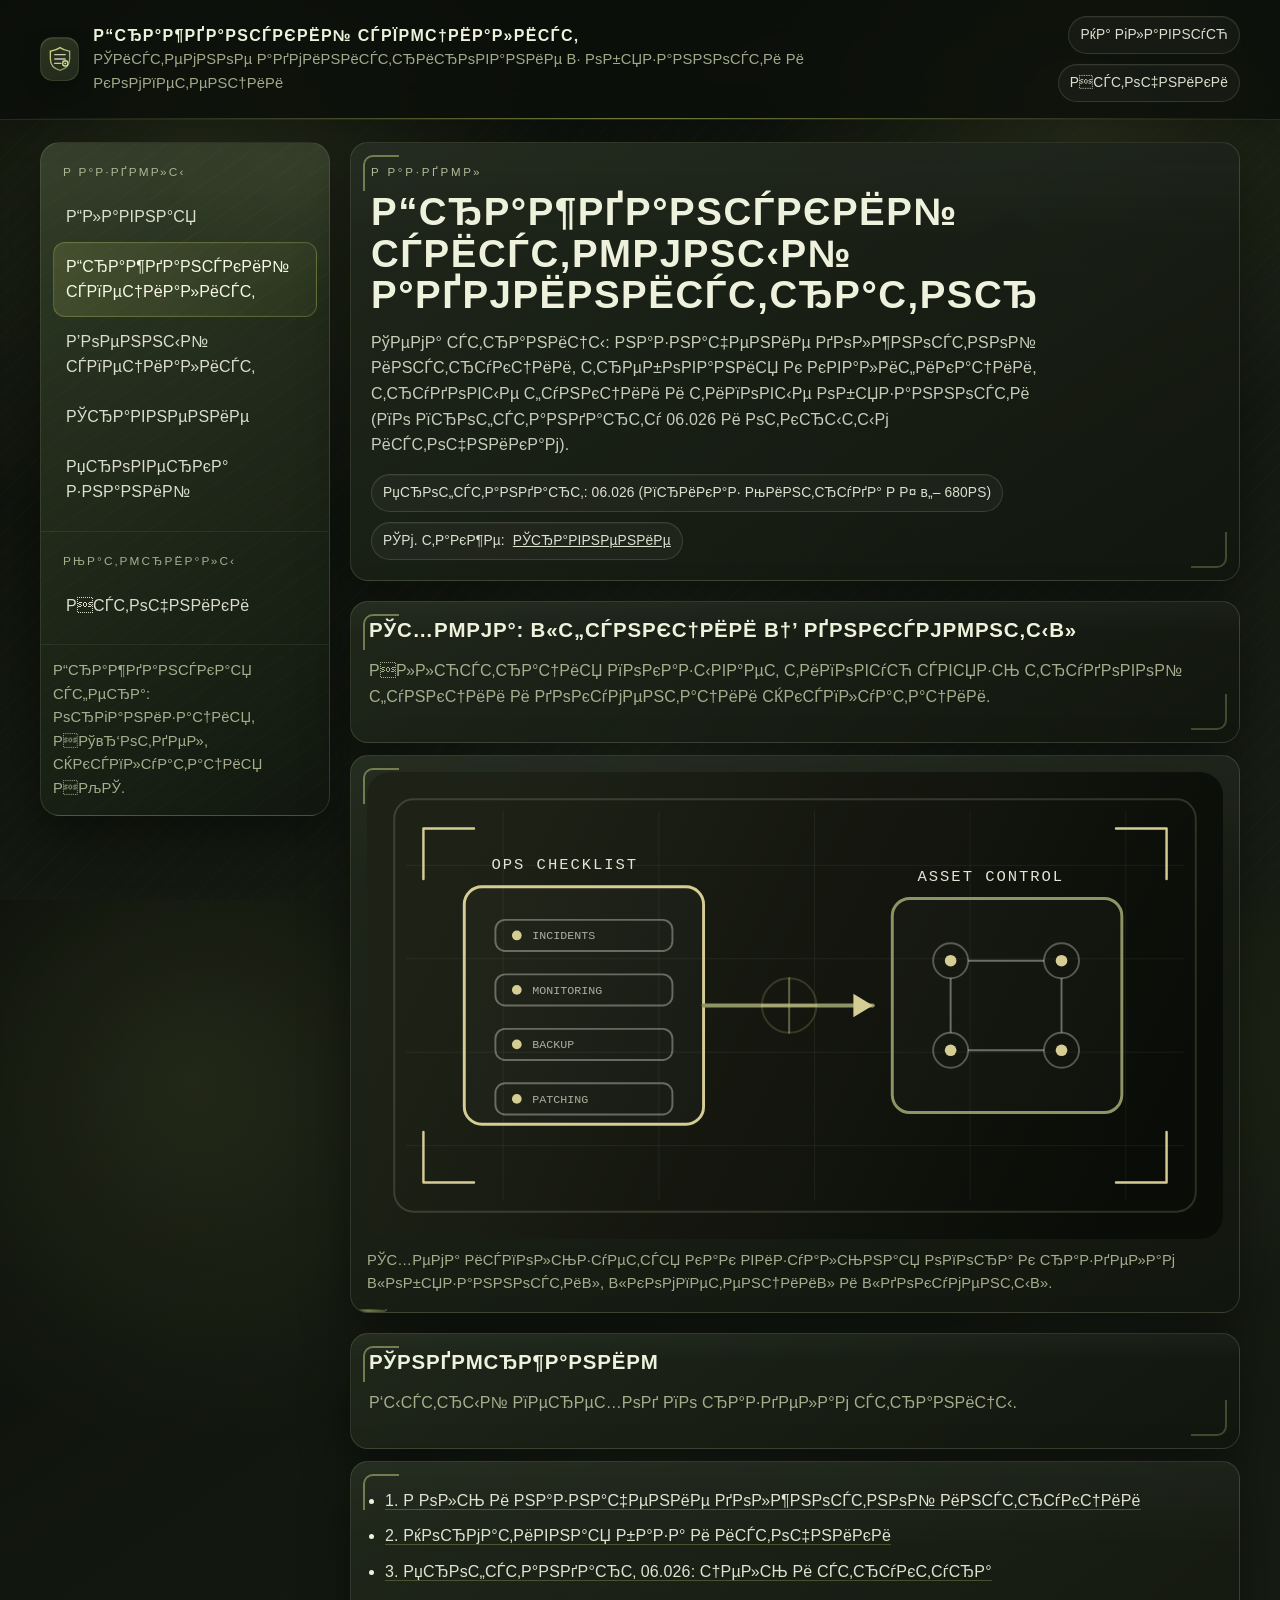
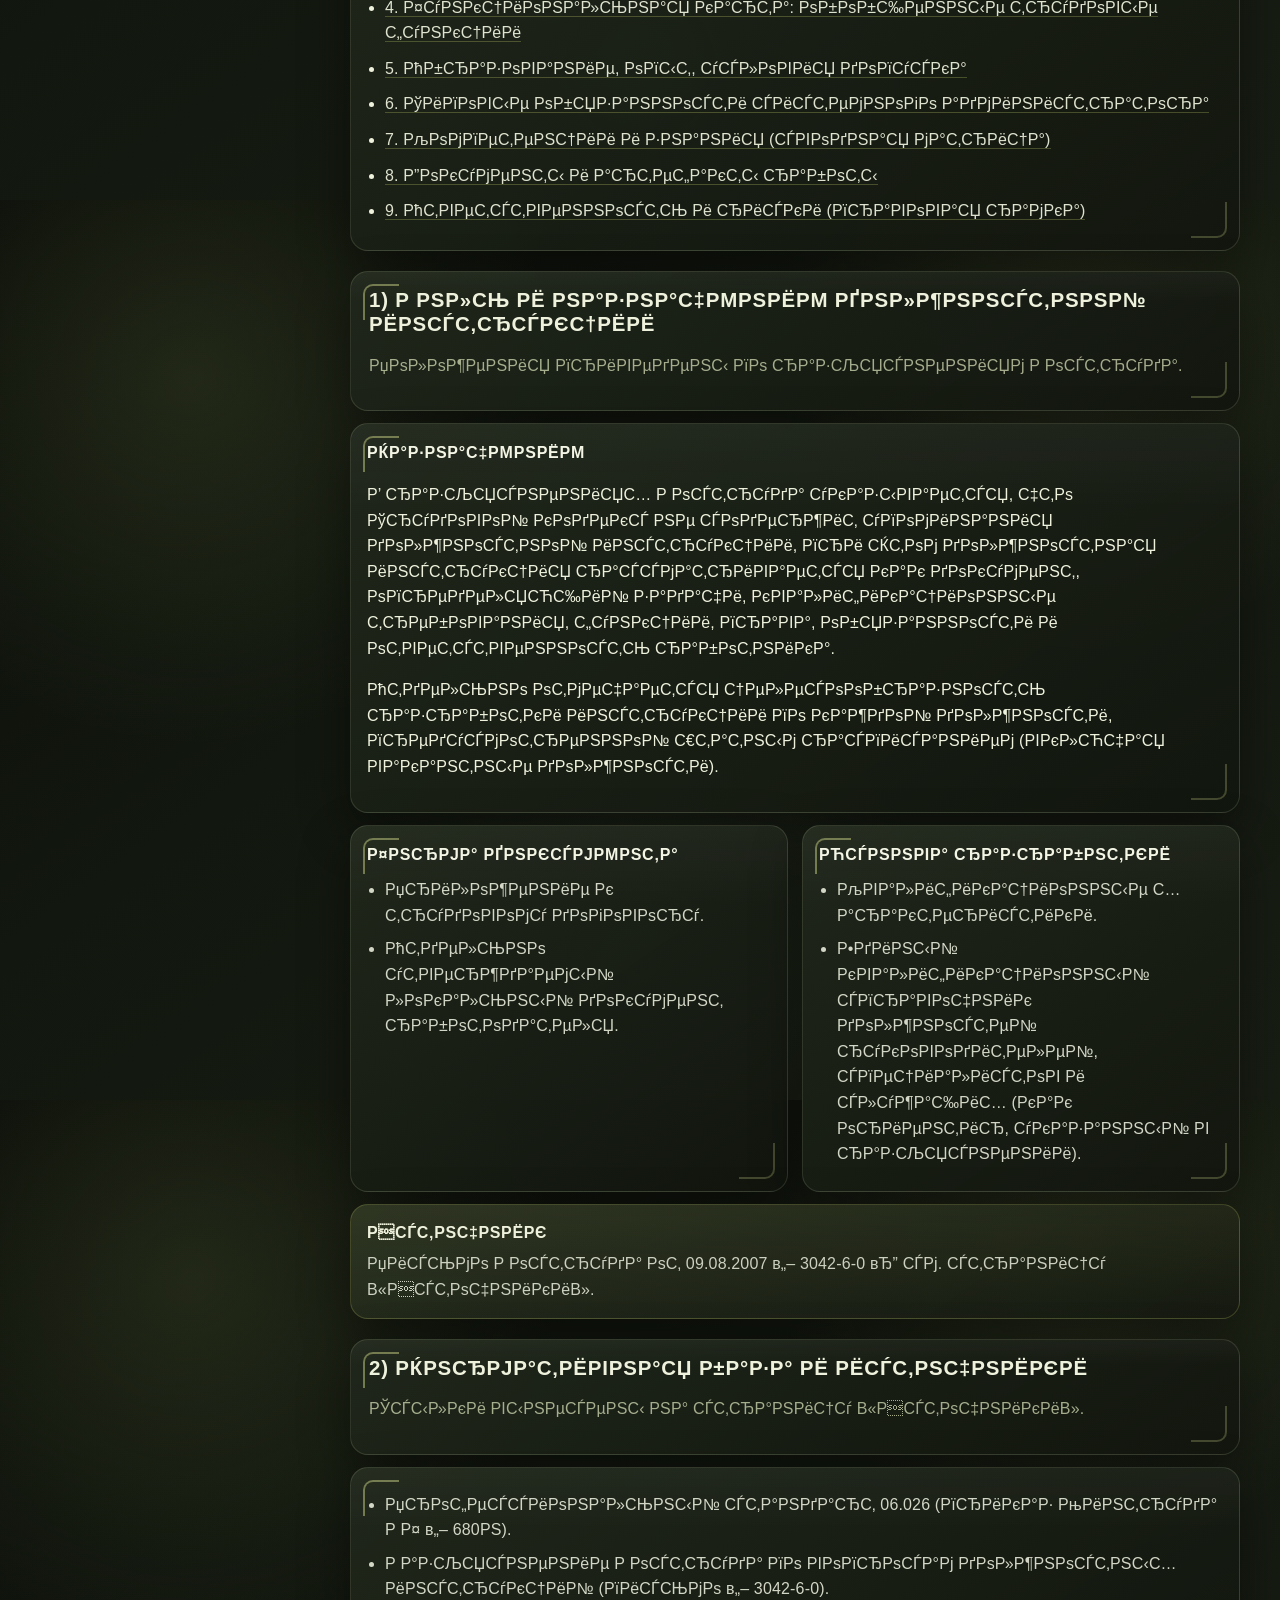
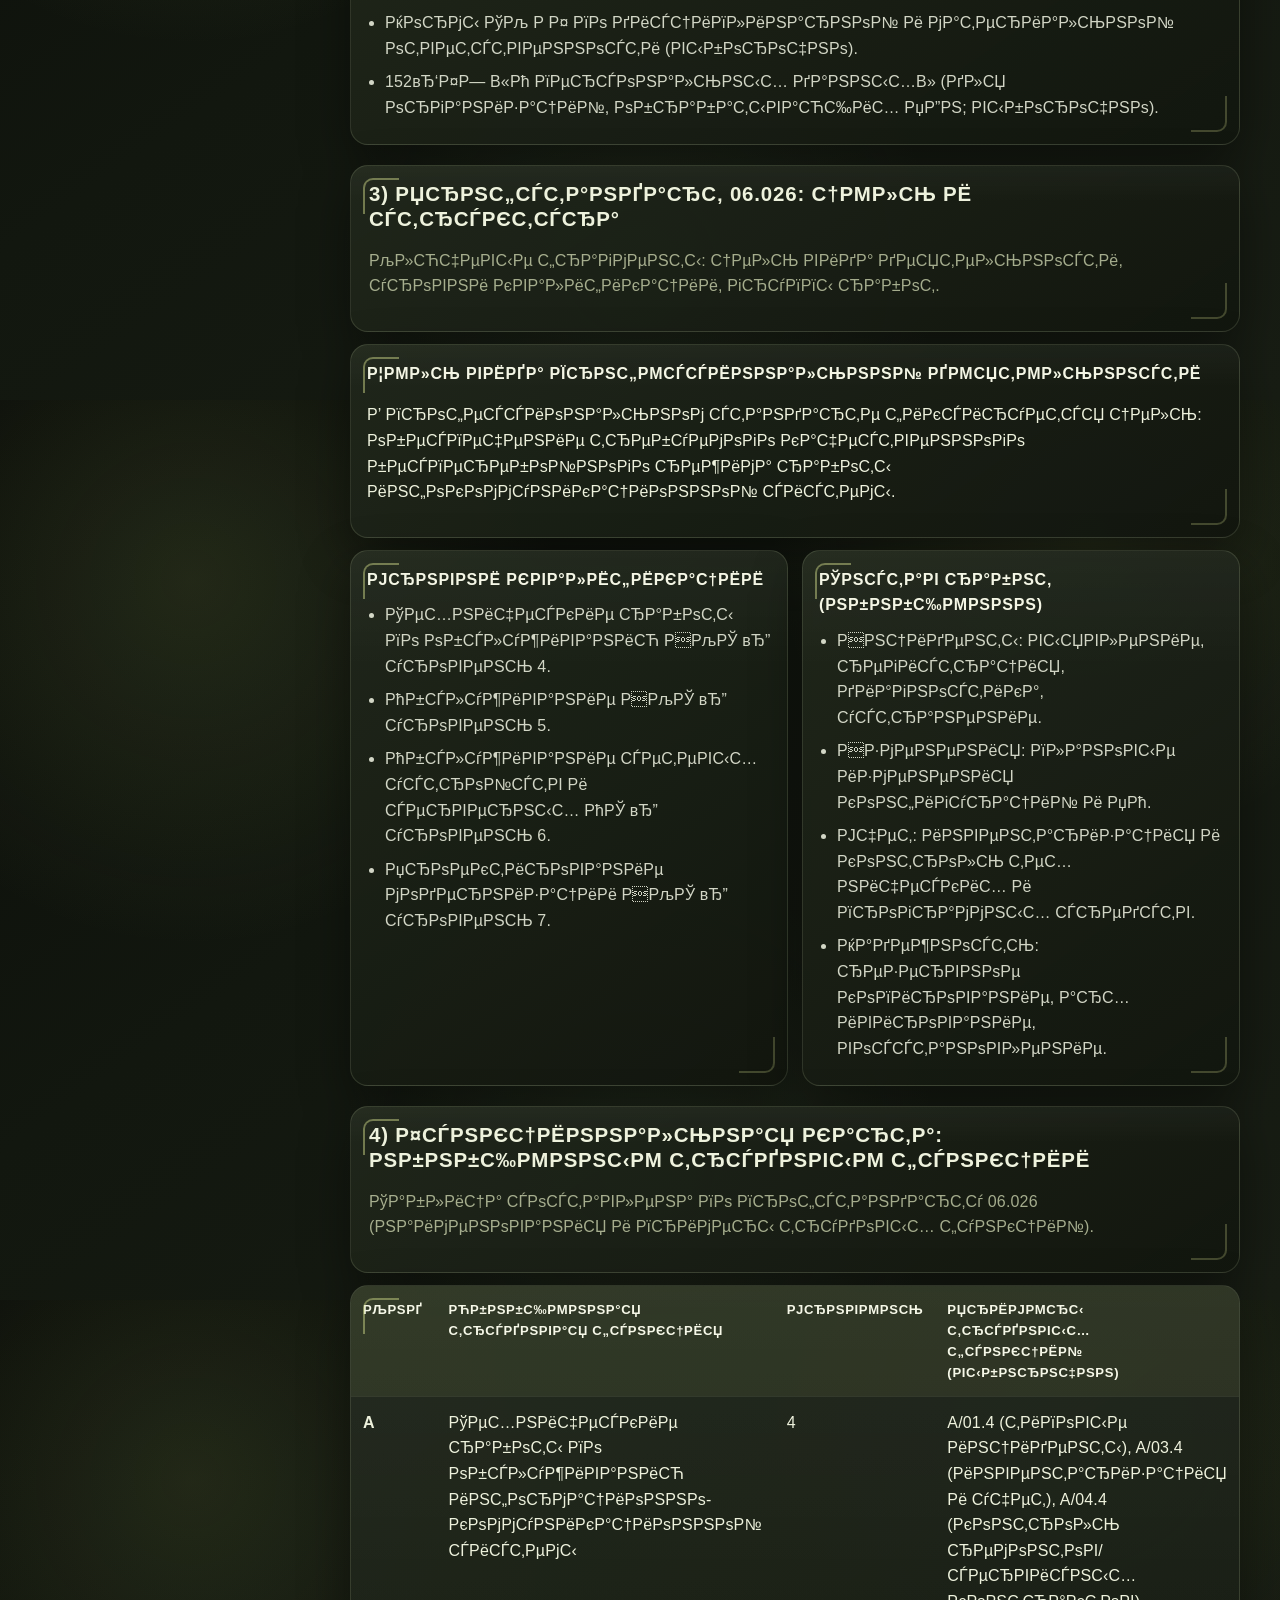
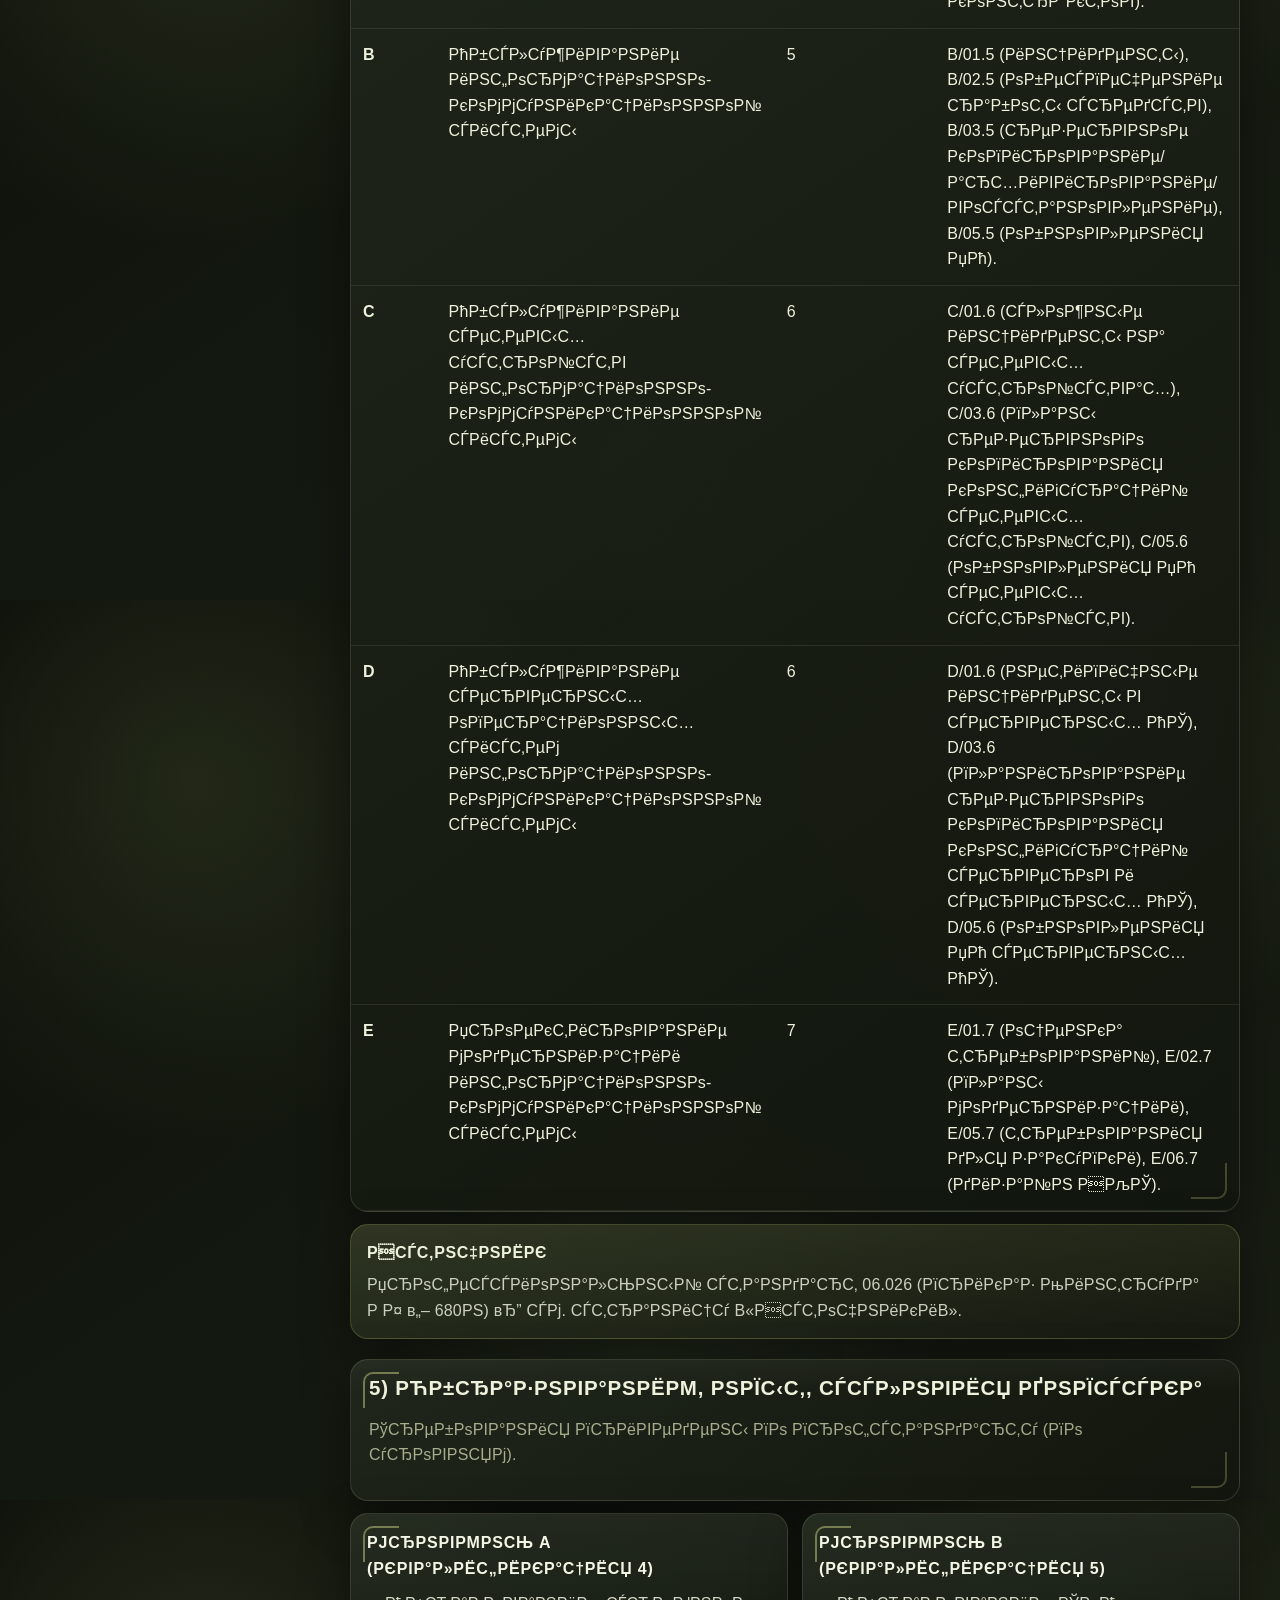
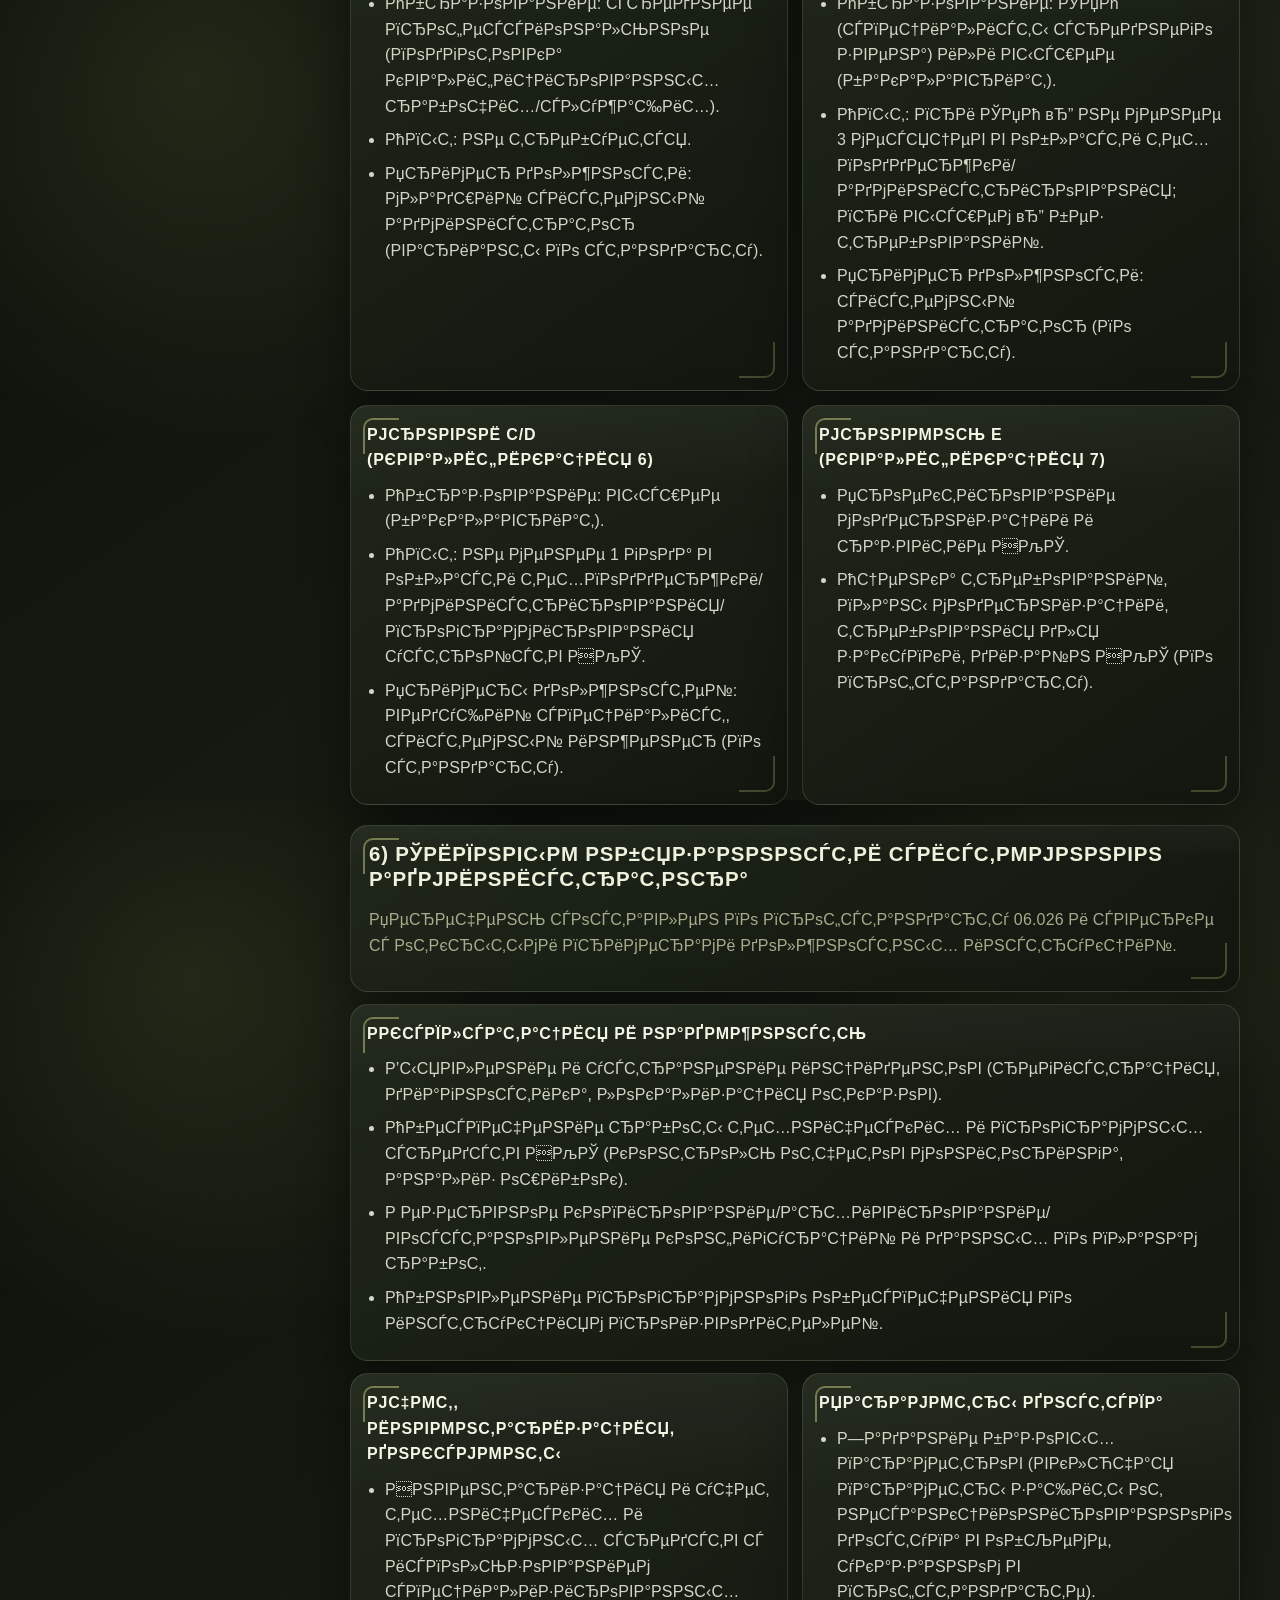
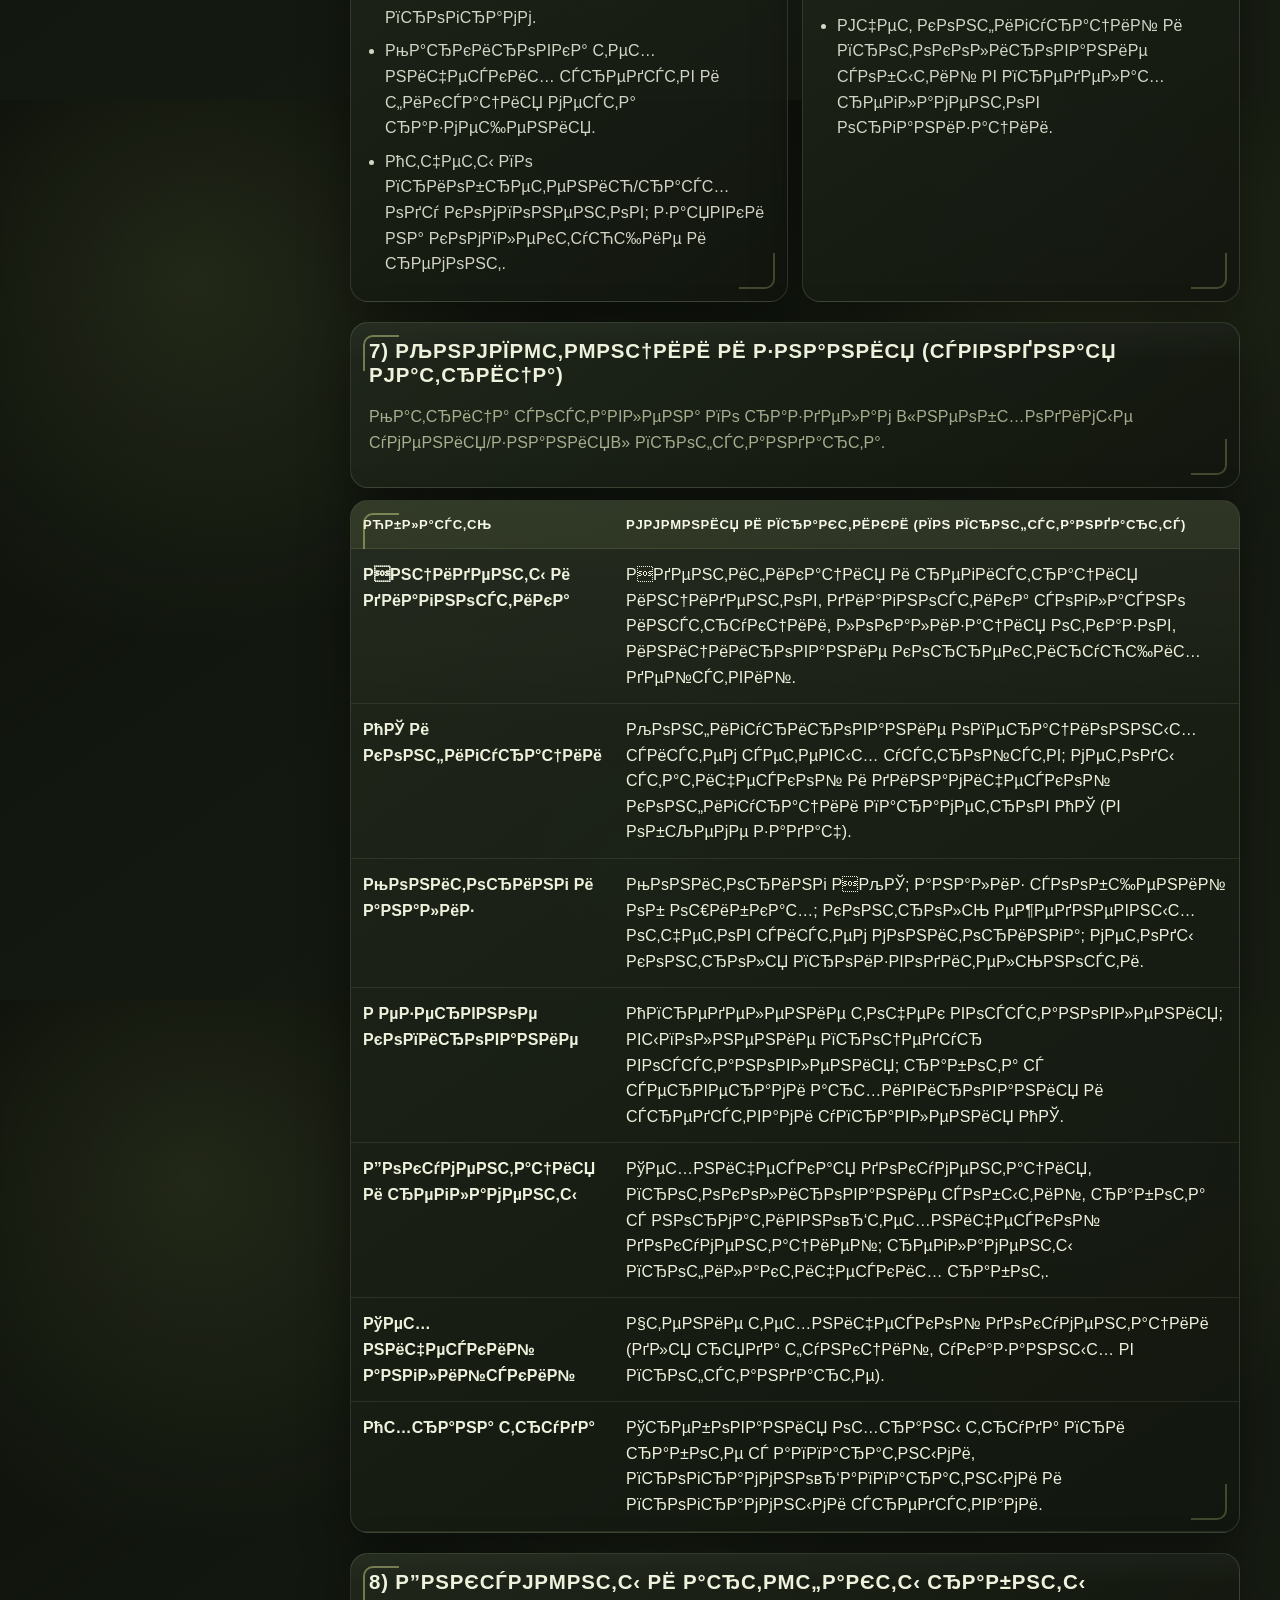
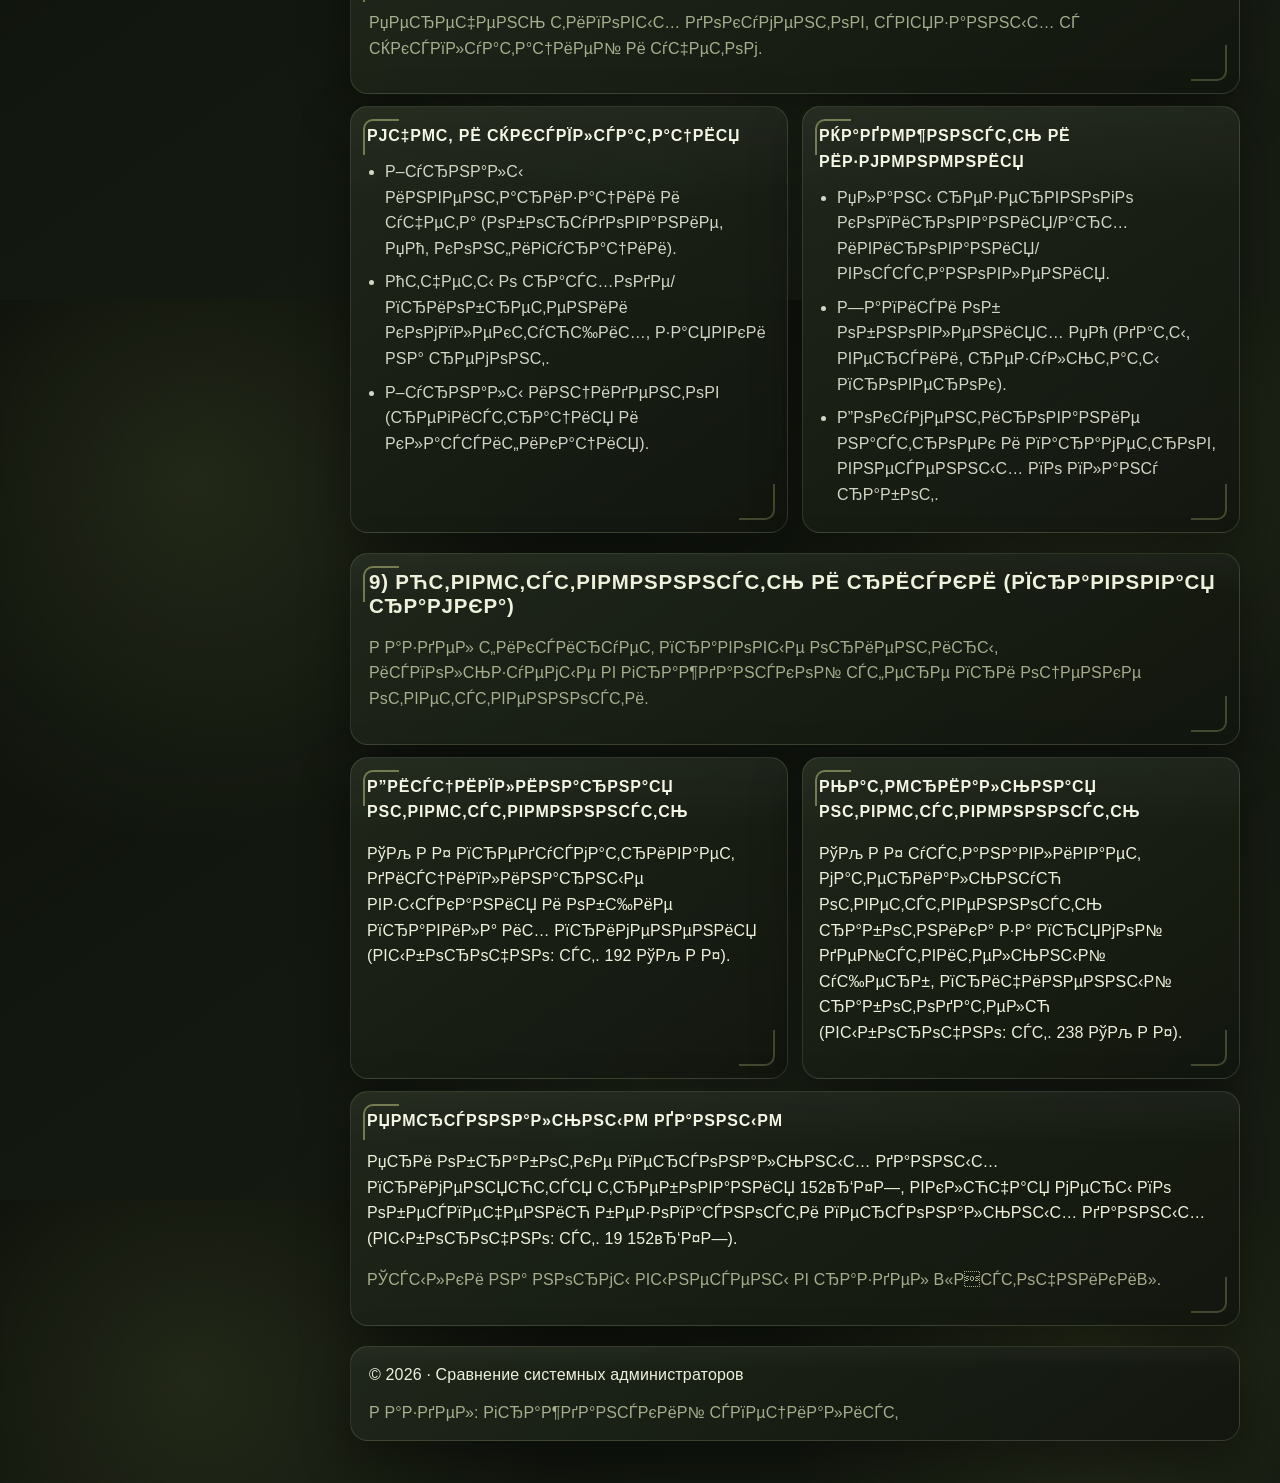
==== commit dfc25785: "русификация сайта" ====
--- a/civilian.html
+++ b/civilian.html
@@ -1,170 +1,170 @@
-<!doctype html>
+﻿<!doctype html>
 <html lang="ru">
 <head>
   <meta charset="utf-8" />
   <meta name="viewport" content="width=device-width, initial-scale=1" />
-  <title>Гражданский специалист — системное администрирование</title>
-  <meta name="description" content="Гражданский специалист: должностные обязанности и компетенции системного администратора (по открытым источникам и профстандарту)." />
+  <title>Р“СЂР°Р¶РґР°РЅСЃРєРёР№ СЃРїРµС†РёР°Р»РёСЃС‚ вЂ” СЃРёСЃС‚РµРјРЅРѕРµ Р°РґРјРёРЅРёСЃС‚СЂРёСЂРѕРІР°РЅРёРµ</title>
+  <meta name="description" content="Р“СЂР°Р¶РґР°РЅСЃРєРёР№ СЃРїРµС†РёР°Р»РёСЃС‚: РґРѕР»Р¶РЅРѕСЃС‚РЅС‹Рµ РѕР±СЏР·Р°РЅРЅРѕСЃС‚Рё Рё РєРѕРјРїРµС‚РµРЅС†РёРё СЃРёСЃС‚РµРјРЅРѕРіРѕ Р°РґРјРёРЅРёСЃС‚СЂР°С‚РѕСЂР° (РїРѕ РѕС‚РєСЂС‹С‚С‹Рј РёСЃС‚РѕС‡РЅРёРєР°Рј Рё РїСЂРѕС„СЃС‚Р°РЅРґР°СЂС‚Сѓ)." />
   <link rel="stylesheet" href="styles.css" />
 </head>
 <body>
-  <a class="skip" href="#content">Перейти к содержанию</a>
+  <a class="skip" href="#content">РџРµСЂРµР№С‚Рё Рє СЃРѕРґРµСЂР¶Р°РЅРёСЋ</a>
 
   <header class="topbar" role="banner">
     <div class="topbar__inner">
       <div class="brand">
         <div class="brand__mark" aria-hidden="true"></div>
         <div class="brand__text">
-          <div class="brand__title">Гражданский специалист</div>
-          <div class="brand__subtitle">Системное администрирование · обязанности и компетенции</div>
+          <div class="brand__title">Р“СЂР°Р¶РґР°РЅСЃРєРёР№ СЃРїРµС†РёР°Р»РёСЃС‚</div>
+          <div class="brand__subtitle">РЎРёСЃС‚РµРјРЅРѕРµ Р°РґРјРёРЅРёСЃС‚СЂРёСЂРѕРІР°РЅРёРµ В· РѕР±СЏР·Р°РЅРЅРѕСЃС‚Рё Рё РєРѕРјРїРµС‚РµРЅС†РёРё</div>
         </div>
       </div>
       <div class="topbar__meta">
-        <a class="chip chip--link" href="index.html">На главную</a>
-        <a class="chip chip--link" href="sources.html">Источники</a>
+        <a class="chip chip--link" href="index.html">РќР° РіР»Р°РІРЅСѓСЋ</a>
+        <a class="chip chip--link" href="sources.html">РСЃС‚РѕС‡РЅРёРєРё</a>
       </div>
     </div>
   </header>
 
   <div class="layout">
-    <nav class="sidebar" aria-label="Навигация по сайту">
+    <nav class="sidebar" aria-label="РќР°РІРёРіР°С†РёСЏ РїРѕ СЃР°Р№С‚Сѓ">
       <div class="sidebar__section">
-        <div class="sidebar__title">Разделы</div>
-        <a class="navlink" href="index.html">Главная</a>
-        <a class="navlink navlink--active" href="civilian.html">Гражданский специалист</a>
-        <a class="navlink" href="military.html">Военный специалист</a>
-        <a class="navlink" href="comparison.html">Сравнение</a>
-        <a class="navlink" href="test.html">Проверка знаний</a>
+        <div class="sidebar__title">Р Р°Р·РґРµР»С‹</div>
+        <a class="navlink" href="index.html">Р“Р»Р°РІРЅР°СЏ</a>
+        <a class="navlink navlink--active" href="civilian.html">Р“СЂР°Р¶РґР°РЅСЃРєРёР№ СЃРїРµС†РёР°Р»РёСЃС‚</a>
+        <a class="navlink" href="military.html">Р’РѕРµРЅРЅС‹Р№ СЃРїРµС†РёР°Р»РёСЃС‚</a>
+        <a class="navlink" href="comparison.html">РЎСЂР°РІРЅРµРЅРёРµ</a>
+        <a class="navlink" href="test.html">РџСЂРѕРІРµСЂРєР° Р·РЅР°РЅРёР№</a>
       </div>
       <div class="sidebar__section">
-        <div class="sidebar__title">Материалы</div>
-        <a class="navlink" href="sources.html">Источники</a>
+        <div class="sidebar__title">РњР°С‚РµСЂРёР°Р»С‹</div>
+        <a class="navlink" href="sources.html">РСЃС‚РѕС‡РЅРёРєРё</a>
       </div>
       <div class="sidebar__footer">
-        <div class="muted">Гражданская сфера: организация, ИТ‑отдел, эксплуатация ИКС.</div>
+        <div class="muted">Р“СЂР°Р¶РґР°РЅСЃРєР°СЏ СЃС„РµСЂР°: РѕСЂРіР°РЅРёР·Р°С†РёСЏ, РРўвЂ‘РѕС‚РґРµР», СЌРєСЃРїР»СѓР°С‚Р°С†РёСЏ РРљРЎ.</div>
       </div>
     </nav>
 
     <main class="content" id="content" role="main">
       <section class="dochead">
-        <div class="kicker">Раздел</div>
-        <h1 class="h1">Гражданский системный администратор</h1>
-        <p class="lead">Тема страницы: назначение должностной инструкции, требования к квалификации, трудовые функции и типовые обязанности (по профстандарту 06.026 и открытым источникам).</p>
+        <div class="kicker">Р Р°Р·РґРµР»</div>
+        <h1 class="h1">Р“СЂР°Р¶РґР°РЅСЃРєРёР№ СЃРёСЃС‚РµРјРЅС‹Р№ Р°РґРјРёРЅРёСЃС‚СЂР°С‚РѕСЂ</h1>
+        <p class="lead">РўРµРјР° СЃС‚СЂР°РЅРёС†С‹: РЅР°Р·РЅР°С‡РµРЅРёРµ РґРѕР»Р¶РЅРѕСЃС‚РЅРѕР№ РёРЅСЃС‚СЂСѓРєС†РёРё, С‚СЂРµР±РѕРІР°РЅРёСЏ Рє РєРІР°Р»РёС„РёРєР°С†РёРё, С‚СЂСѓРґРѕРІС‹Рµ С„СѓРЅРєС†РёРё Рё С‚РёРїРѕРІС‹Рµ РѕР±СЏР·Р°РЅРЅРѕСЃС‚Рё (РїРѕ РїСЂРѕС„СЃС‚Р°РЅРґР°СЂС‚Сѓ 06.026 Рё РѕС‚РєСЂС‹С‚С‹Рј РёСЃС‚РѕС‡РЅРёРєР°Рј).</p>
         <div class="dochead__meta">
-          <span class="chip">Профстандарт: 06.026 (приказ Минтруда РФ № 680н)</span>
-          <span class="chip">См. также: <a href="comparison.html">Сравнение</a></span>
+          <span class="chip">РџСЂРѕС„СЃС‚Р°РЅРґР°СЂС‚: 06.026 (РїСЂРёРєР°Р· РњРёРЅС‚СЂСѓРґР° Р Р¤ в„– 680РЅ)</span>
+          <span class="chip">РЎРј. С‚Р°РєР¶Рµ: <a href="comparison.html">РЎСЂР°РІРЅРµРЅРёРµ</a></span>
         </div>
       </section>
 
       <section class="section">
         <div class="section__head">
-          <h2 class="h2">Схема: «функции → документы»</h2>
-          <p class="muted">Иллюстрация показывает типовую связь трудовой функции и документации эксплуатации.</p>
+          <h2 class="h2">РЎС…РµРјР°: В«С„СѓРЅРєС†РёРё в†’ РґРѕРєСѓРјРµРЅС‚С‹В»</h2>
+          <p class="muted">РР»Р»СЋСЃС‚СЂР°С†РёСЏ РїРѕРєР°Р·С‹РІР°РµС‚ С‚РёРїРѕРІСѓСЋ СЃРІСЏР·СЊ С‚СЂСѓРґРѕРІРѕР№ С„СѓРЅРєС†РёРё Рё РґРѕРєСѓРјРµРЅС‚Р°С†РёРё СЌРєСЃРїР»СѓР°С‚Р°С†РёРё.</p>
         </div>
         <figure class="figure">
-          <img src="assets/illus-civilian.svg" alt="Схема эксплуатации: инциденты, резервное копирование, учет и документация" />
-          <figcaption>Схема используется как визуальная опора к разделам «обязанности», «компетенции» и «документы».</figcaption>
+          <img src="assets/illus-civilian.svg" alt="РЎС…РµРјР° СЌРєСЃРїР»СѓР°С‚Р°С†РёРё: РёРЅС†РёРґРµРЅС‚С‹, СЂРµР·РµСЂРІРЅРѕРµ РєРѕРїРёСЂРѕРІР°РЅРёРµ, СѓС‡РµС‚ Рё РґРѕРєСѓРјРµРЅС‚Р°С†РёСЏ" />
+          <figcaption>РЎС…РµРјР° РёСЃРїРѕР»СЊР·СѓРµС‚СЃСЏ РєР°Рє РІРёР·СѓР°Р»СЊРЅР°СЏ РѕРїРѕСЂР° Рє СЂР°Р·РґРµР»Р°Рј В«РѕР±СЏР·Р°РЅРЅРѕСЃС‚РёВ», В«РєРѕРјРїРµС‚РµРЅС†РёРёВ» Рё В«РґРѕРєСѓРјРµРЅС‚С‹В».</figcaption>
         </figure>
       </section>
 
       <section class="section">
         <div class="section__head">
-          <h2 class="h2">Содержание</h2>
-          <p class="muted">Быстрый переход по разделам страницы.</p>
+          <h2 class="h2">РЎРѕРґРµСЂР¶Р°РЅРёРµ</h2>
+          <p class="muted">Р‘С‹СЃС‚СЂС‹Р№ РїРµСЂРµС…РѕРґ РїРѕ СЂР°Р·РґРµР»Р°Рј СЃС‚СЂР°РЅРёС†С‹.</p>
         </div>
         <div class="panel">
           <ul class="linklist">
-            <li><a href="#role">1. Роль и назначение должностной инструкции</a></li>
-            <li><a href="#norms">2. Нормативная база и источники</a></li>
-            <li><a href="#ps">3. Профстандарт 06.026: цель и структура</a></li>
-            <li><a href="#map">4. Функциональная карта: обобщенные трудовые функции</a></li>
-            <li><a href="#edu">5. Образование, опыт, условия допуска</a></li>
-            <li><a href="#duties">6. Типовые обязанности системного администратора</a></li>
-            <li><a href="#skills">7. Компетенции и знания (сводная матрица)</a></li>
-            <li><a href="#docs">8. Документы и артефакты работы</a></li>
-            <li><a href="#risks">9. Ответственность и риски (правовая рамка)</a></li>
+            <li><a href="#role">1. Р РѕР»СЊ Рё РЅР°Р·РЅР°С‡РµРЅРёРµ РґРѕР»Р¶РЅРѕСЃС‚РЅРѕР№ РёРЅСЃС‚СЂСѓРєС†РёРё</a></li>
+            <li><a href="#norms">2. РќРѕСЂРјР°С‚РёРІРЅР°СЏ Р±Р°Р·Р° Рё РёСЃС‚РѕС‡РЅРёРєРё</a></li>
+            <li><a href="#ps">3. РџСЂРѕС„СЃС‚Р°РЅРґР°СЂС‚ 06.026: С†РµР»СЊ Рё СЃС‚СЂСѓРєС‚СѓСЂР°</a></li>
+            <li><a href="#map">4. Р¤СѓРЅРєС†РёРѕРЅР°Р»СЊРЅР°СЏ РєР°СЂС‚Р°: РѕР±РѕР±С‰РµРЅРЅС‹Рµ С‚СЂСѓРґРѕРІС‹Рµ С„СѓРЅРєС†РёРё</a></li>
+            <li><a href="#edu">5. РћР±СЂР°Р·РѕРІР°РЅРёРµ, РѕРїС‹С‚, СѓСЃР»РѕРІРёСЏ РґРѕРїСѓСЃРєР°</a></li>
+            <li><a href="#duties">6. РўРёРїРѕРІС‹Рµ РѕР±СЏР·Р°РЅРЅРѕСЃС‚Рё СЃРёСЃС‚РµРјРЅРѕРіРѕ Р°РґРјРёРЅРёСЃС‚СЂР°С‚РѕСЂР°</a></li>
+            <li><a href="#skills">7. РљРѕРјРїРµС‚РµРЅС†РёРё Рё Р·РЅР°РЅРёСЏ (СЃРІРѕРґРЅР°СЏ РјР°С‚СЂРёС†Р°)</a></li>
+            <li><a href="#docs">8. Р”РѕРєСѓРјРµРЅС‚С‹ Рё Р°СЂС‚РµС„Р°РєС‚С‹ СЂР°Р±РѕС‚С‹</a></li>
+            <li><a href="#risks">9. РћС‚РІРµС‚СЃС‚РІРµРЅРЅРѕСЃС‚СЊ Рё СЂРёСЃРєРё (РїСЂР°РІРѕРІР°СЏ СЂР°РјРєР°)</a></li>
           </ul>
         </div>
       </section>
 
       <section class="section" id="role">
         <div class="section__head">
-          <h2 class="h2">1) Роль и назначение должностной инструкции</h2>
-          <p class="muted">Положения приведены по разъяснениям Роструда.</p>
+          <h2 class="h2">1) Р РѕР»СЊ Рё РЅР°Р·РЅР°С‡РµРЅРёРµ РґРѕР»Р¶РЅРѕСЃС‚РЅРѕР№ РёРЅСЃС‚СЂСѓРєС†РёРё</h2>
+          <p class="muted">РџРѕР»РѕР¶РµРЅРёСЏ РїСЂРёРІРµРґРµРЅС‹ РїРѕ СЂР°Р·СЉСЏСЃРЅРµРЅРёСЏРј Р РѕСЃС‚СЂСѓРґР°.</p>
         </div>
 
         <div class="panel">
-          <div class="panel__title">Назначение</div>
-          <p>В разъяснениях Роструда указывается, что Трудовой кодекс не содержит упоминания должностной инструкции, при этом должностная инструкция рассматривается как документ, определяющий задачи, квалификационные требования, функции, права, обязанности и ответственность работника.</p>
-          <p>Отдельно отмечается целесообразность разработки инструкции по каждой должности, предусмотренной штатным расписанием (включая вакантные должности).</p>
+          <div class="panel__title">РќР°Р·РЅР°С‡РµРЅРёРµ</div>
+          <p>Р’ СЂР°Р·СЉСЏСЃРЅРµРЅРёСЏС… Р РѕСЃС‚СЂСѓРґР° СѓРєР°Р·С‹РІР°РµС‚СЃСЏ, С‡С‚Рѕ РўСЂСѓРґРѕРІРѕР№ РєРѕРґРµРєСЃ РЅРµ СЃРѕРґРµСЂР¶РёС‚ СѓРїРѕРјРёРЅР°РЅРёСЏ РґРѕР»Р¶РЅРѕСЃС‚РЅРѕР№ РёРЅСЃС‚СЂСѓРєС†РёРё, РїСЂРё СЌС‚РѕРј РґРѕР»Р¶РЅРѕСЃС‚РЅР°СЏ РёРЅСЃС‚СЂСѓРєС†РёСЏ СЂР°СЃСЃРјР°С‚СЂРёРІР°РµС‚СЃСЏ РєР°Рє РґРѕРєСѓРјРµРЅС‚, РѕРїСЂРµРґРµР»СЏСЋС‰РёР№ Р·Р°РґР°С‡Рё, РєРІР°Р»РёС„РёРєР°С†РёРѕРЅРЅС‹Рµ С‚СЂРµР±РѕРІР°РЅРёСЏ, С„СѓРЅРєС†РёРё, РїСЂР°РІР°, РѕР±СЏР·Р°РЅРЅРѕСЃС‚Рё Рё РѕС‚РІРµС‚СЃС‚РІРµРЅРЅРѕСЃС‚СЊ СЂР°Р±РѕС‚РЅРёРєР°.</p>
+          <p>РћС‚РґРµР»СЊРЅРѕ РѕС‚РјРµС‡Р°РµС‚СЃСЏ С†РµР»РµСЃРѕРѕР±СЂР°Р·РЅРѕСЃС‚СЊ СЂР°Р·СЂР°Р±РѕС‚РєРё РёРЅСЃС‚СЂСѓРєС†РёРё РїРѕ РєР°Р¶РґРѕР№ РґРѕР»Р¶РЅРѕСЃС‚Рё, РїСЂРµРґСѓСЃРјРѕС‚СЂРµРЅРЅРѕР№ С€С‚Р°С‚РЅС‹Рј СЂР°СЃРїРёСЃР°РЅРёРµРј (РІРєР»СЋС‡Р°СЏ РІР°РєР°РЅС‚РЅС‹Рµ РґРѕР»Р¶РЅРѕСЃС‚Рё).</p>
         </div>
 
         <div class="grid" style="margin-top:12px;">
           <div class="panel">
-            <div class="panel__title">Форма документа</div>
-            <ul class="factlist">
-              <li>Приложение к трудовому договору.</li>
-              <li>Отдельно утверждаемый локальный документ работодателя.</li>
-            </ul>
-          </div>
-          <div class="panel">
-            <div class="panel__title">Основа разработки</div>
-            <ul class="factlist">
-              <li>Квалификационные характеристики.</li>
-              <li>Единый квалификационный справочник должностей руководителей, специалистов и служащих (как ориентир, указанный в разъяснении).</li>
+            <div class="panel__title">Р¤РѕСЂРјР° РґРѕРєСѓРјРµРЅС‚Р°</div>
+            <ul class="factlist">
+              <li>РџСЂРёР»РѕР¶РµРЅРёРµ Рє С‚СЂСѓРґРѕРІРѕРјСѓ РґРѕРіРѕРІРѕСЂСѓ.</li>
+              <li>РћС‚РґРµР»СЊРЅРѕ СѓС‚РІРµСЂР¶РґР°РµРјС‹Р№ Р»РѕРєР°Р»СЊРЅС‹Р№ РґРѕРєСѓРјРµРЅС‚ СЂР°Р±РѕС‚РѕРґР°С‚РµР»СЏ.</li>
+            </ul>
+          </div>
+          <div class="panel">
+            <div class="panel__title">РћСЃРЅРѕРІР° СЂР°Р·СЂР°Р±РѕС‚РєРё</div>
+            <ul class="factlist">
+              <li>РљРІР°Р»РёС„РёРєР°С†РёРѕРЅРЅС‹Рµ С…Р°СЂР°РєС‚РµСЂРёСЃС‚РёРєРё.</li>
+              <li>Р•РґРёРЅС‹Р№ РєРІР°Р»РёС„РёРєР°С†РёРѕРЅРЅС‹Р№ СЃРїСЂР°РІРѕС‡РЅРёРє РґРѕР»Р¶РЅРѕСЃС‚РµР№ СЂСѓРєРѕРІРѕРґРёС‚РµР»РµР№, СЃРїРµС†РёР°Р»РёСЃС‚РѕРІ Рё СЃР»СѓР¶Р°С‰РёС… (РєР°Рє РѕСЂРёРµРЅС‚РёСЂ, СѓРєР°Р·Р°РЅРЅС‹Р№ РІ СЂР°Р·СЉСЏСЃРЅРµРЅРёРё).</li>
             </ul>
           </div>
         </div>
 
         <div class="callout" style="margin-top:12px;">
-          <div class="callout__title">Источник</div>
-          <div class="callout__text">Письмо Роструда от 09.08.2007 № 3042-6-0 — см. страницу «Источники».</div>
+          <div class="callout__title">РСЃС‚РѕС‡РЅРёРє</div>
+          <div class="callout__text">РџРёСЃСЊРјРѕ Р РѕСЃС‚СЂСѓРґР° РѕС‚ 09.08.2007 в„– 3042-6-0 вЂ” СЃРј. СЃС‚СЂР°РЅРёС†Сѓ В«РСЃС‚РѕС‡РЅРёРєРёВ».</div>
         </div>
       </section>
 
       <section class="section" id="norms">
         <div class="section__head">
-          <h2 class="h2">2) Нормативная база и источники</h2>
-          <p class="muted">Ссылки вынесены на страницу «Источники».</p>
+          <h2 class="h2">2) РќРѕСЂРјР°С‚РёРІРЅР°СЏ Р±Р°Р·Р° Рё РёСЃС‚РѕС‡РЅРёРєРё</h2>
+          <p class="muted">РЎСЃС‹Р»РєРё РІС‹РЅРµСЃРµРЅС‹ РЅР° СЃС‚СЂР°РЅРёС†Сѓ В«РСЃС‚РѕС‡РЅРёРєРёВ».</p>
         </div>
         <div class="panel">
           <ul class="factlist">
-            <li>Профессиональный стандарт 06.026 (приказ Минтруда РФ № 680н).</li>
-            <li>Разъяснение Роструда по вопросам должностных инструкций (письмо № 3042-6-0).</li>
-            <li>Нормы ТК РФ по дисциплинарной и материальной ответственности (выборочно).</li>
-            <li>152‑ФЗ «О персональных данных» (для организаций, обрабатывающих ПДн; выборочно).</li>
+            <li>РџСЂРѕС„РµСЃСЃРёРѕРЅР°Р»СЊРЅС‹Р№ СЃС‚Р°РЅРґР°СЂС‚ 06.026 (РїСЂРёРєР°Р· РњРёРЅС‚СЂСѓРґР° Р Р¤ в„– 680РЅ).</li>
+            <li>Р Р°Р·СЉСЏСЃРЅРµРЅРёРµ Р РѕСЃС‚СЂСѓРґР° РїРѕ РІРѕРїСЂРѕСЃР°Рј РґРѕР»Р¶РЅРѕСЃС‚РЅС‹С… РёРЅСЃС‚СЂСѓРєС†РёР№ (РїРёСЃСЊРјРѕ в„– 3042-6-0).</li>
+            <li>РќРѕСЂРјС‹ РўРљ Р Р¤ РїРѕ РґРёСЃС†РёРїР»РёРЅР°СЂРЅРѕР№ Рё РјР°С‚РµСЂРёР°Р»СЊРЅРѕР№ РѕС‚РІРµС‚СЃС‚РІРµРЅРЅРѕСЃС‚Рё (РІС‹Р±РѕСЂРѕС‡РЅРѕ).</li>
+            <li>152вЂ‘Р¤Р— В«Рћ РїРµСЂСЃРѕРЅР°Р»СЊРЅС‹С… РґР°РЅРЅС‹С…В» (РґР»СЏ РѕСЂРіР°РЅРёР·Р°С†РёР№, РѕР±СЂР°Р±Р°С‚С‹РІР°СЋС‰РёС… РџР”РЅ; РІС‹Р±РѕСЂРѕС‡РЅРѕ).</li>
           </ul>
         </div>
       </section>
 
       <section class="section" id="ps">
         <div class="section__head">
-          <h2 class="h2">3) Профстандарт 06.026: цель и структура</h2>
-          <p class="muted">Ключевые фрагменты: цель вида деятельности, уровни квалификации, группы работ.</p>
+          <h2 class="h2">3) РџСЂРѕС„СЃС‚Р°РЅРґР°СЂС‚ 06.026: С†РµР»СЊ Рё СЃС‚СЂСѓРєС‚СѓСЂР°</h2>
+          <p class="muted">РљР»СЋС‡РµРІС‹Рµ С„СЂР°РіРјРµРЅС‚С‹: С†РµР»СЊ РІРёРґР° РґРµСЏС‚РµР»СЊРЅРѕСЃС‚Рё, СѓСЂРѕРІРЅРё РєРІР°Р»РёС„РёРєР°С†РёРё, РіСЂСѓРїРїС‹ СЂР°Р±РѕС‚.</p>
         </div>
 
         <div class="panel">
-          <div class="panel__title">Цель вида профессиональной деятельности</div>
-          <p>В профессиональном стандарте фиксируется цель: обеспечение требуемого качественного бесперебойного режима работы инфокоммуникационной системы.</p>
+          <div class="panel__title">Р¦РµР»СЊ РІРёРґР° РїСЂРѕС„РµСЃСЃРёРѕРЅР°Р»СЊРЅРѕР№ РґРµСЏС‚РµР»СЊРЅРѕСЃС‚Рё</div>
+          <p>Р’ РїСЂРѕС„РµСЃСЃРёРѕРЅР°Р»СЊРЅРѕРј СЃС‚Р°РЅРґР°СЂС‚Рµ С„РёРєСЃРёСЂСѓРµС‚СЃСЏ С†РµР»СЊ: РѕР±РµСЃРїРµС‡РµРЅРёРµ С‚СЂРµР±СѓРµРјРѕРіРѕ РєР°С‡РµСЃС‚РІРµРЅРЅРѕРіРѕ Р±РµСЃРїРµСЂРµР±РѕР№РЅРѕРіРѕ СЂРµР¶РёРјР° СЂР°Р±РѕС‚С‹ РёРЅС„РѕРєРѕРјРјСѓРЅРёРєР°С†РёРѕРЅРЅРѕР№ СЃРёСЃС‚РµРјС‹.</p>
         </div>
 
         <div class="grid" style="margin-top:12px;">
           <div class="panel">
-            <div class="panel__title">Уровни квалификации</div>
-            <ul class="factlist">
-              <li>Технические работы по обслуживанию ИКС — уровень 4.</li>
-              <li>Обслуживание ИКС — уровень 5.</li>
-              <li>Обслуживание сетевых устройств и серверных ОС — уровень 6.</li>
-              <li>Проектирование модернизации ИКС — уровень 7.</li>
-            </ul>
-          </div>
-          <div class="panel">
-            <div class="panel__title">Состав работ (обобщенно)</div>
-            <ul class="factlist">
-              <li>Инциденты: выявление, регистрация, диагностика, устранение.</li>
-              <li>Изменения: плановые изменения конфигураций и ПО.</li>
-              <li>Учет: инвентаризация и контроль технических и программных средств.</li>
-              <li>Надежность: резервное копирование, архивирование, восстановление.</li>
+            <div class="panel__title">РЈСЂРѕРІРЅРё РєРІР°Р»РёС„РёРєР°С†РёРё</div>
+            <ul class="factlist">
+              <li>РўРµС…РЅРёС‡РµСЃРєРёРµ СЂР°Р±РѕС‚С‹ РїРѕ РѕР±СЃР»СѓР¶РёРІР°РЅРёСЋ РРљРЎ вЂ” СѓСЂРѕРІРµРЅСЊ 4.</li>
+              <li>РћР±СЃР»СѓР¶РёРІР°РЅРёРµ РРљРЎ вЂ” СѓСЂРѕРІРµРЅСЊ 5.</li>
+              <li>РћР±СЃР»СѓР¶РёРІР°РЅРёРµ СЃРµС‚РµРІС‹С… СѓСЃС‚СЂРѕР№СЃС‚РІ Рё СЃРµСЂРІРµСЂРЅС‹С… РћРЎ вЂ” СѓСЂРѕРІРµРЅСЊ 6.</li>
+              <li>РџСЂРѕРµРєС‚РёСЂРѕРІР°РЅРёРµ РјРѕРґРµСЂРЅРёР·Р°С†РёРё РРљРЎ вЂ” СѓСЂРѕРІРµРЅСЊ 7.</li>
+            </ul>
+          </div>
+          <div class="panel">
+            <div class="panel__title">РЎРѕСЃС‚Р°РІ СЂР°Р±РѕС‚ (РѕР±РѕР±С‰РµРЅРЅРѕ)</div>
+            <ul class="factlist">
+              <li>РРЅС†РёРґРµРЅС‚С‹: РІС‹СЏРІР»РµРЅРёРµ, СЂРµРіРёСЃС‚СЂР°С†РёСЏ, РґРёР°РіРЅРѕСЃС‚РёРєР°, СѓСЃС‚СЂР°РЅРµРЅРёРµ.</li>
+              <li>РР·РјРµРЅРµРЅРёСЏ: РїР»Р°РЅРѕРІС‹Рµ РёР·РјРµРЅРµРЅРёСЏ РєРѕРЅС„РёРіСѓСЂР°С†РёР№ Рё РџРћ.</li>
+              <li>РЈС‡РµС‚: РёРЅРІРµРЅС‚Р°СЂРёР·Р°С†РёСЏ Рё РєРѕРЅС‚СЂРѕР»СЊ С‚РµС…РЅРёС‡РµСЃРєРёС… Рё РїСЂРѕРіСЂР°РјРјРЅС‹С… СЃСЂРµРґСЃС‚РІ.</li>
+              <li>РќР°РґРµР¶РЅРѕСЃС‚СЊ: СЂРµР·РµСЂРІРЅРѕРµ РєРѕРїРёСЂРѕРІР°РЅРёРµ, Р°СЂС…РёРІРёСЂРѕРІР°РЅРёРµ, РІРѕСЃСЃС‚Р°РЅРѕРІР»РµРЅРёРµ.</li>
             </ul>
           </div>
         </div>
@@ -172,100 +172,100 @@
 
       <section class="section" id="map">
         <div class="section__head">
-          <h2 class="h2">4) Функциональная карта: обобщенные трудовые функции</h2>
-          <p class="muted">Таблица составлена по профстандарту 06.026 (наименования и примеры трудовых функций).</p>
-        </div>
-
-        <div class="tablewrap" role="region" aria-label="Функциональная карта профстандарта" tabindex="0">
+          <h2 class="h2">4) Р¤СѓРЅРєС†РёРѕРЅР°Р»СЊРЅР°СЏ РєР°СЂС‚Р°: РѕР±РѕР±С‰РµРЅРЅС‹Рµ С‚СЂСѓРґРѕРІС‹Рµ С„СѓРЅРєС†РёРё</h2>
+          <p class="muted">РўР°Р±Р»РёС†Р° СЃРѕСЃС‚Р°РІР»РµРЅР° РїРѕ РїСЂРѕС„СЃС‚Р°РЅРґР°СЂС‚Сѓ 06.026 (РЅР°РёРјРµРЅРѕРІР°РЅРёСЏ Рё РїСЂРёРјРµСЂС‹ С‚СЂСѓРґРѕРІС‹С… С„СѓРЅРєС†РёР№).</p>
+        </div>
+
+        <div class="tablewrap" role="region" aria-label="Р¤СѓРЅРєС†РёРѕРЅР°Р»СЊРЅР°СЏ РєР°СЂС‚Р° РїСЂРѕС„СЃС‚Р°РЅРґР°СЂС‚Р°" tabindex="0">
           <table class="table">
             <thead>
               <tr>
-                <th style="width: 18%">Код</th>
-                <th style="width: 42%">Обобщенная трудовая функция</th>
-                <th style="width: 12%">Уровень</th>
-                <th>Примеры трудовых функций (выборочно)</th>
+                <th style="width: 18%">РљРѕРґ</th>
+                <th style="width: 42%">РћР±РѕР±С‰РµРЅРЅР°СЏ С‚СЂСѓРґРѕРІР°СЏ С„СѓРЅРєС†РёСЏ</th>
+                <th style="width: 12%">РЈСЂРѕРІРµРЅСЊ</th>
+                <th>РџСЂРёРјРµСЂС‹ С‚СЂСѓРґРѕРІС‹С… С„СѓРЅРєС†РёР№ (РІС‹Р±РѕСЂРѕС‡РЅРѕ)</th>
               </tr>
             </thead>
             <tbody>
               <tr>
                 <td><strong>A</strong></td>
-                <td>Технические работы по обслуживанию информационно-коммуникационной системы</td>
+                <td>РўРµС…РЅРёС‡РµСЃРєРёРµ СЂР°Р±РѕС‚С‹ РїРѕ РѕР±СЃР»СѓР¶РёРІР°РЅРёСЋ РёРЅС„РѕСЂРјР°С†РёРѕРЅРЅРѕ-РєРѕРјРјСѓРЅРёРєР°С†РёРѕРЅРЅРѕР№ СЃРёСЃС‚РµРјС‹</td>
                 <td>4</td>
-                <td>A/01.4 (типовые инциденты), A/03.4 (инвентаризация и учет), A/04.4 (контроль ремонтов/сервисных контрактов).</td>
+                <td>A/01.4 (С‚РёРїРѕРІС‹Рµ РёРЅС†РёРґРµРЅС‚С‹), A/03.4 (РёРЅРІРµРЅС‚Р°СЂРёР·Р°С†РёСЏ Рё СѓС‡РµС‚), A/04.4 (РєРѕРЅС‚СЂРѕР»СЊ СЂРµРјРѕРЅС‚РѕРІ/СЃРµСЂРІРёСЃРЅС‹С… РєРѕРЅС‚СЂР°РєС‚РѕРІ).</td>
               </tr>
               <tr>
                 <td><strong>B</strong></td>
-                <td>Обслуживание информационно-коммуникационной системы</td>
+                <td>РћР±СЃР»СѓР¶РёРІР°РЅРёРµ РёРЅС„РѕСЂРјР°С†РёРѕРЅРЅРѕ-РєРѕРјРјСѓРЅРёРєР°С†РёРѕРЅРЅРѕР№ СЃРёСЃС‚РµРјС‹</td>
                 <td>5</td>
-                <td>B/01.5 (инциденты), B/02.5 (обеспечение работы средств), B/03.5 (резервное копирование/архивирование/восстановление), B/05.5 (обновления ПО).</td>
+                <td>B/01.5 (РёРЅС†РёРґРµРЅС‚С‹), B/02.5 (РѕР±РµСЃРїРµС‡РµРЅРёРµ СЂР°Р±РѕС‚С‹ СЃСЂРµРґСЃС‚РІ), B/03.5 (СЂРµР·РµСЂРІРЅРѕРµ РєРѕРїРёСЂРѕРІР°РЅРёРµ/Р°СЂС…РёРІРёСЂРѕРІР°РЅРёРµ/РІРѕСЃСЃС‚Р°РЅРѕРІР»РµРЅРёРµ), B/05.5 (РѕР±РЅРѕРІР»РµРЅРёСЏ РџРћ).</td>
               </tr>
               <tr>
                 <td><strong>C</strong></td>
-                <td>Обслуживание сетевых устройств информационно-коммуникационной системы</td>
+                <td>РћР±СЃР»СѓР¶РёРІР°РЅРёРµ СЃРµС‚РµРІС‹С… СѓСЃС‚СЂРѕР№СЃС‚РІ РёРЅС„РѕСЂРјР°С†РёРѕРЅРЅРѕ-РєРѕРјРјСѓРЅРёРєР°С†РёРѕРЅРЅРѕР№ СЃРёСЃС‚РµРјС‹</td>
                 <td>6</td>
-                <td>C/01.6 (сложные инциденты на сетевых устройствах), C/03.6 (планы резервного копирования конфигураций сетевых устройств), C/05.6 (обновления ПО сетевых устройств).</td>
+                <td>C/01.6 (СЃР»РѕР¶РЅС‹Рµ РёРЅС†РёРґРµРЅС‚С‹ РЅР° СЃРµС‚РµРІС‹С… СѓСЃС‚СЂРѕР№СЃС‚РІР°С…), C/03.6 (РїР»Р°РЅС‹ СЂРµР·РµСЂРІРЅРѕРіРѕ РєРѕРїРёСЂРѕРІР°РЅРёСЏ РєРѕРЅС„РёРіСѓСЂР°С†РёР№ СЃРµС‚РµРІС‹С… СѓСЃС‚СЂРѕР№СЃС‚РІ), C/05.6 (РѕР±РЅРѕРІР»РµРЅРёСЏ РџРћ СЃРµС‚РµРІС‹С… СѓСЃС‚СЂРѕР№СЃС‚РІ).</td>
               </tr>
               <tr>
                 <td><strong>D</strong></td>
-                <td>Обслуживание серверных операционных систем информационно-коммуникационной системы</td>
+                <td>РћР±СЃР»СѓР¶РёРІР°РЅРёРµ СЃРµСЂРІРµСЂРЅС‹С… РѕРїРµСЂР°С†РёРѕРЅРЅС‹С… СЃРёСЃС‚РµРј РёРЅС„РѕСЂРјР°С†РёРѕРЅРЅРѕ-РєРѕРјРјСѓРЅРёРєР°С†РёРѕРЅРЅРѕР№ СЃРёСЃС‚РµРјС‹</td>
                 <td>6</td>
-                <td>D/01.6 (нетипичные инциденты в серверных ОС), D/03.6 (планирование резервного копирования конфигураций серверов и серверных ОС), D/05.6 (обновления ПО серверных ОС).</td>
+                <td>D/01.6 (РЅРµС‚РёРїРёС‡РЅС‹Рµ РёРЅС†РёРґРµРЅС‚С‹ РІ СЃРµСЂРІРµСЂРЅС‹С… РћРЎ), D/03.6 (РїР»Р°РЅРёСЂРѕРІР°РЅРёРµ СЂРµР·РµСЂРІРЅРѕРіРѕ РєРѕРїРёСЂРѕРІР°РЅРёСЏ РєРѕРЅС„РёРіСѓСЂР°С†РёР№ СЃРµСЂРІРµСЂРѕРІ Рё СЃРµСЂРІРµСЂРЅС‹С… РћРЎ), D/05.6 (РѕР±РЅРѕРІР»РµРЅРёСЏ РџРћ СЃРµСЂРІРµСЂРЅС‹С… РћРЎ).</td>
               </tr>
               <tr>
                 <td><strong>E</strong></td>
-                <td>Проектирование модернизации информационно-коммуникационной системы</td>
+                <td>РџСЂРѕРµРєС‚РёСЂРѕРІР°РЅРёРµ РјРѕРґРµСЂРЅРёР·Р°С†РёРё РёРЅС„РѕСЂРјР°С†РёРѕРЅРЅРѕ-РєРѕРјРјСѓРЅРёРєР°С†РёРѕРЅРЅРѕР№ СЃРёСЃС‚РµРјС‹</td>
                 <td>7</td>
-                <td>E/01.7 (оценка требований), E/02.7 (планы модернизации), E/05.7 (требования для закупки), E/06.7 (дизайн ИКС).</td>
+                <td>E/01.7 (РѕС†РµРЅРєР° С‚СЂРµР±РѕРІР°РЅРёР№), E/02.7 (РїР»Р°РЅС‹ РјРѕРґРµСЂРЅРёР·Р°С†РёРё), E/05.7 (С‚СЂРµР±РѕРІР°РЅРёСЏ РґР»СЏ Р·Р°РєСѓРїРєРё), E/06.7 (РґРёР·Р°Р№РЅ РРљРЎ).</td>
               </tr>
             </tbody>
           </table>
         </div>
 
         <div class="callout" style="margin-top:12px;">
-          <div class="callout__title">Источник</div>
-          <div class="callout__text">Профессиональный стандарт 06.026 (приказ Минтруда РФ № 680н) — см. страницу «Источники».</div>
+          <div class="callout__title">РСЃС‚РѕС‡РЅРёРє</div>
+          <div class="callout__text">РџСЂРѕС„РµСЃСЃРёРѕРЅР°Р»СЊРЅС‹Р№ СЃС‚Р°РЅРґР°СЂС‚ 06.026 (РїСЂРёРєР°Р· РњРёРЅС‚СЂСѓРґР° Р Р¤ в„– 680РЅ) вЂ” СЃРј. СЃС‚СЂР°РЅРёС†Сѓ В«РСЃС‚РѕС‡РЅРёРєРёВ».</div>
         </div>
       </section>
 
       <section class="section" id="edu">
         <div class="section__head">
-          <h2 class="h2">5) Образование, опыт, условия допуска</h2>
-          <p class="muted">Требования приведены по профстандарту (по уровням).</p>
+          <h2 class="h2">5) РћР±СЂР°Р·РѕРІР°РЅРёРµ, РѕРїС‹С‚, СѓСЃР»РѕРІРёСЏ РґРѕРїСѓСЃРєР°</h2>
+          <p class="muted">РўСЂРµР±РѕРІР°РЅРёСЏ РїСЂРёРІРµРґРµРЅС‹ РїРѕ РїСЂРѕС„СЃС‚Р°РЅРґР°СЂС‚Сѓ (РїРѕ СѓСЂРѕРІРЅСЏРј).</p>
         </div>
 
         <div class="grid">
           <div class="panel">
-            <div class="panel__title">Уровень A (квалификация 4)</div>
-            <ul class="factlist">
-              <li>Образование: среднее профессиональное (подготовка квалифицированных рабочих/служащих).</li>
-              <li>Опыт: не требуется.</li>
-              <li>Пример должности: младший системный администратор (варианты по стандарту).</li>
-            </ul>
-          </div>
-
-          <div class="panel">
-            <div class="panel__title">Уровень B (квалификация 5)</div>
-            <ul class="factlist">
-              <li>Образование: СПО (специалисты среднего звена) или высшее (бакалавриат).</li>
-              <li>Опыт: при СПО — не менее 3 месяцев в области техподдержки/администрирования; при высшем — без требований.</li>
-              <li>Пример должности: системный администратор (по стандарту).</li>
-            </ul>
-          </div>
-
-          <div class="panel">
-            <div class="panel__title">Уровни C/D (квалификация 6)</div>
-            <ul class="factlist">
-              <li>Образование: высшее (бакалавриат).</li>
-              <li>Опыт: не менее 1 года в области техподдержки/администрирования/программирования устройств ИКС.</li>
-              <li>Примеры должностей: ведущий специалист, системный инженер (по стандарту).</li>
-            </ul>
-          </div>
-
-          <div class="panel">
-            <div class="panel__title">Уровень E (квалификация 7)</div>
-            <ul class="factlist">
-              <li>Проектирование модернизации и развитие ИКС.</li>
-              <li>Оценка требований, планы модернизации, требования для закупки, дизайн ИКС (по профстандарту).</li>
+            <div class="panel__title">РЈСЂРѕРІРµРЅСЊ A (РєРІР°Р»РёС„РёРєР°С†РёСЏ 4)</div>
+            <ul class="factlist">
+              <li>РћР±СЂР°Р·РѕРІР°РЅРёРµ: СЃСЂРµРґРЅРµРµ РїСЂРѕС„РµСЃСЃРёРѕРЅР°Р»СЊРЅРѕРµ (РїРѕРґРіРѕС‚РѕРІРєР° РєРІР°Р»РёС„РёС†РёСЂРѕРІР°РЅРЅС‹С… СЂР°Р±РѕС‡РёС…/СЃР»СѓР¶Р°С‰РёС…).</li>
+              <li>РћРїС‹С‚: РЅРµ С‚СЂРµР±СѓРµС‚СЃСЏ.</li>
+              <li>РџСЂРёРјРµСЂ РґРѕР»Р¶РЅРѕСЃС‚Рё: РјР»Р°РґС€РёР№ СЃРёСЃС‚РµРјРЅС‹Р№ Р°РґРјРёРЅРёСЃС‚СЂР°С‚РѕСЂ (РІР°СЂРёР°РЅС‚С‹ РїРѕ СЃС‚Р°РЅРґР°СЂС‚Сѓ).</li>
+            </ul>
+          </div>
+
+          <div class="panel">
+            <div class="panel__title">РЈСЂРѕРІРµРЅСЊ B (РєРІР°Р»РёС„РёРєР°С†РёСЏ 5)</div>
+            <ul class="factlist">
+              <li>РћР±СЂР°Р·РѕРІР°РЅРёРµ: РЎРџРћ (СЃРїРµС†РёР°Р»РёСЃС‚С‹ СЃСЂРµРґРЅРµРіРѕ Р·РІРµРЅР°) РёР»Рё РІС‹СЃС€РµРµ (Р±Р°РєР°Р»Р°РІСЂРёР°С‚).</li>
+              <li>РћРїС‹С‚: РїСЂРё РЎРџРћ вЂ” РЅРµ РјРµРЅРµРµ 3 РјРµСЃСЏС†РµРІ РІ РѕР±Р»Р°СЃС‚Рё С‚РµС…РїРѕРґРґРµСЂР¶РєРё/Р°РґРјРёРЅРёСЃС‚СЂРёСЂРѕРІР°РЅРёСЏ; РїСЂРё РІС‹СЃС€РµРј вЂ” Р±РµР· С‚СЂРµР±РѕРІР°РЅРёР№.</li>
+              <li>РџСЂРёРјРµСЂ РґРѕР»Р¶РЅРѕСЃС‚Рё: СЃРёСЃС‚РµРјРЅС‹Р№ Р°РґРјРёРЅРёСЃС‚СЂР°С‚РѕСЂ (РїРѕ СЃС‚Р°РЅРґР°СЂС‚Сѓ).</li>
+            </ul>
+          </div>
+
+          <div class="panel">
+            <div class="panel__title">РЈСЂРѕРІРЅРё C/D (РєРІР°Р»РёС„РёРєР°С†РёСЏ 6)</div>
+            <ul class="factlist">
+              <li>РћР±СЂР°Р·РѕРІР°РЅРёРµ: РІС‹СЃС€РµРµ (Р±Р°РєР°Р»Р°РІСЂРёР°С‚).</li>
+              <li>РћРїС‹С‚: РЅРµ РјРµРЅРµРµ 1 РіРѕРґР° РІ РѕР±Р»Р°СЃС‚Рё С‚РµС…РїРѕРґРґРµСЂР¶РєРё/Р°РґРјРёРЅРёСЃС‚СЂРёСЂРѕРІР°РЅРёСЏ/РїСЂРѕРіСЂР°РјРјРёСЂРѕРІР°РЅРёСЏ СѓСЃС‚СЂРѕР№СЃС‚РІ РРљРЎ.</li>
+              <li>РџСЂРёРјРµСЂС‹ РґРѕР»Р¶РЅРѕСЃС‚РµР№: РІРµРґСѓС‰РёР№ СЃРїРµС†РёР°Р»РёСЃС‚, СЃРёСЃС‚РµРјРЅС‹Р№ РёРЅР¶РµРЅРµСЂ (РїРѕ СЃС‚Р°РЅРґР°СЂС‚Сѓ).</li>
+            </ul>
+          </div>
+
+          <div class="panel">
+            <div class="panel__title">РЈСЂРѕРІРµРЅСЊ E (РєРІР°Р»РёС„РёРєР°С†РёСЏ 7)</div>
+            <ul class="factlist">
+              <li>РџСЂРѕРµРєС‚РёСЂРѕРІР°РЅРёРµ РјРѕРґРµСЂРЅРёР·Р°С†РёРё Рё СЂР°Р·РІРёС‚РёРµ РРљРЎ.</li>
+              <li>РћС†РµРЅРєР° С‚СЂРµР±РѕРІР°РЅРёР№, РїР»Р°РЅС‹ РјРѕРґРµСЂРЅРёР·Р°С†РёРё, С‚СЂРµР±РѕРІР°РЅРёСЏ РґР»СЏ Р·Р°РєСѓРїРєРё, РґРёР·Р°Р№РЅ РРљРЎ (РїРѕ РїСЂРѕС„СЃС‚Р°РЅРґР°СЂС‚Сѓ).</li>
             </ul>
           </div>
         </div>
@@ -273,34 +273,34 @@
 
       <section class="section" id="duties">
         <div class="section__head">
-          <h2 class="h2">6) Типовые обязанности системного администратора</h2>
-          <p class="muted">Перечень составлен по профстандарту 06.026 и сверке с открытыми примерами должностных инструкций.</p>
+          <h2 class="h2">6) РўРёРїРѕРІС‹Рµ РѕР±СЏР·Р°РЅРЅРѕСЃС‚Рё СЃРёСЃС‚РµРјРЅРѕРіРѕ Р°РґРјРёРЅРёСЃС‚СЂР°С‚РѕСЂР°</h2>
+          <p class="muted">РџРµСЂРµС‡РµРЅСЊ СЃРѕСЃС‚Р°РІР»РµРЅ РїРѕ РїСЂРѕС„СЃС‚Р°РЅРґР°СЂС‚Сѓ 06.026 Рё СЃРІРµСЂРєРµ СЃ РѕС‚РєСЂС‹С‚С‹РјРё РїСЂРёРјРµСЂР°РјРё РґРѕР»Р¶РЅРѕСЃС‚РЅС‹С… РёРЅСЃС‚СЂСѓРєС†РёР№.</p>
         </div>
 
         <div class="panel">
-          <div class="panel__title">Эксплуатация и надежность</div>
+          <div class="panel__title">Р­РєСЃРїР»СѓР°С‚Р°С†РёСЏ Рё РЅР°РґРµР¶РЅРѕСЃС‚СЊ</div>
           <ul class="factlist">
-            <li>Выявление и устранение инцидентов (регистрация, диагностика, локализация отказов).</li>
-            <li>Обеспечение работы технических и программных средств ИКС (контроль отчетов мониторинга, анализ ошибок).</li>
-            <li>Резервное копирование/архивирование/восстановление конфигураций и данных по планам работ.</li>
-            <li>Обновление программного обеспечения по инструкциям производителей.</li>
+            <li>Р’С‹СЏРІР»РµРЅРёРµ Рё СѓСЃС‚СЂР°РЅРµРЅРёРµ РёРЅС†РёРґРµРЅС‚РѕРІ (СЂРµРіРёСЃС‚СЂР°С†РёСЏ, РґРёР°РіРЅРѕСЃС‚РёРєР°, Р»РѕРєР°Р»РёР·Р°С†РёСЏ РѕС‚РєР°Р·РѕРІ).</li>
+            <li>РћР±РµСЃРїРµС‡РµРЅРёРµ СЂР°Р±РѕС‚С‹ С‚РµС…РЅРёС‡РµСЃРєРёС… Рё РїСЂРѕРіСЂР°РјРјРЅС‹С… СЃСЂРµРґСЃС‚РІ РРљРЎ (РєРѕРЅС‚СЂРѕР»СЊ РѕС‚С‡РµС‚РѕРІ РјРѕРЅРёС‚РѕСЂРёРЅРіР°, Р°РЅР°Р»РёР· РѕС€РёР±РѕРє).</li>
+            <li>Р РµР·РµСЂРІРЅРѕРµ РєРѕРїРёСЂРѕРІР°РЅРёРµ/Р°СЂС…РёРІРёСЂРѕРІР°РЅРёРµ/РІРѕСЃСЃС‚Р°РЅРѕРІР»РµРЅРёРµ РєРѕРЅС„РёРіСѓСЂР°С†РёР№ Рё РґР°РЅРЅС‹С… РїРѕ РїР»Р°РЅР°Рј СЂР°Р±РѕС‚.</li>
+            <li>РћР±РЅРѕРІР»РµРЅРёРµ РїСЂРѕРіСЂР°РјРјРЅРѕРіРѕ РѕР±РµСЃРїРµС‡РµРЅРёСЏ РїРѕ РёРЅСЃС‚СЂСѓРєС†РёСЏРј РїСЂРѕРёР·РІРѕРґРёС‚РµР»РµР№.</li>
           </ul>
         </div>
 
         <div class="grid" style="margin-top:12px;">
           <div class="panel">
-            <div class="panel__title">Учет, инвентаризация, документы</div>
-            <ul class="factlist">
-              <li>Инвентаризация и учет технических и программных средств с использованием специализированных программ.</li>
-              <li>Маркировка технических средств и фиксация места размещения.</li>
-              <li>Отчеты по приобретению/расходу компонентов; заявки на комплектующие и ремонт.</li>
-            </ul>
-          </div>
-          <div class="panel">
-            <div class="panel__title">Параметры доступа</div>
-            <ul class="factlist">
-              <li>Задание базовых параметров (включая параметры защиты от несанкционированного доступа в объеме, указанном в профстандарте).</li>
-              <li>Учет конфигураций и протоколирование событий в пределах регламентов организации.</li>
+            <div class="panel__title">РЈС‡РµС‚, РёРЅРІРµРЅС‚Р°СЂРёР·Р°С†РёСЏ, РґРѕРєСѓРјРµРЅС‚С‹</div>
+            <ul class="factlist">
+              <li>РРЅРІРµРЅС‚Р°СЂРёР·Р°С†РёСЏ Рё СѓС‡РµС‚ С‚РµС…РЅРёС‡РµСЃРєРёС… Рё РїСЂРѕРіСЂР°РјРјРЅС‹С… СЃСЂРµРґСЃС‚РІ СЃ РёСЃРїРѕР»СЊР·РѕРІР°РЅРёРµРј СЃРїРµС†РёР°Р»РёР·РёСЂРѕРІР°РЅРЅС‹С… РїСЂРѕРіСЂР°РјРј.</li>
+              <li>РњР°СЂРєРёСЂРѕРІРєР° С‚РµС…РЅРёС‡РµСЃРєРёС… СЃСЂРµРґСЃС‚РІ Рё С„РёРєСЃР°С†РёСЏ РјРµСЃС‚Р° СЂР°Р·РјРµС‰РµРЅРёСЏ.</li>
+              <li>РћС‚С‡РµС‚С‹ РїРѕ РїСЂРёРѕР±СЂРµС‚РµРЅРёСЋ/СЂР°СЃС…РѕРґСѓ РєРѕРјРїРѕРЅРµРЅС‚РѕРІ; Р·Р°СЏРІРєРё РЅР° РєРѕРјРїР»РµРєС‚СѓСЋС‰РёРµ Рё СЂРµРјРѕРЅС‚.</li>
+            </ul>
+          </div>
+          <div class="panel">
+            <div class="panel__title">РџР°СЂР°РјРµС‚СЂС‹ РґРѕСЃС‚СѓРїР°</div>
+            <ul class="factlist">
+              <li>Р—Р°РґР°РЅРёРµ Р±Р°Р·РѕРІС‹С… РїР°СЂР°РјРµС‚СЂРѕРІ (РІРєР»СЋС‡Р°СЏ РїР°СЂР°РјРµС‚СЂС‹ Р·Р°С‰РёС‚С‹ РѕС‚ РЅРµСЃР°РЅРєС†РёРѕРЅРёСЂРѕРІР°РЅРЅРѕРіРѕ РґРѕСЃС‚СѓРїР° РІ РѕР±СЉРµРјРµ, СѓРєР°Р·Р°РЅРЅРѕРј РІ РїСЂРѕС„СЃС‚Р°РЅРґР°СЂС‚Рµ).</li>
+              <li>РЈС‡РµС‚ РєРѕРЅС„РёРіСѓСЂР°С†РёР№ Рё РїСЂРѕС‚РѕРєРѕР»РёСЂРѕРІР°РЅРёРµ СЃРѕР±С‹С‚РёР№ РІ РїСЂРµРґРµР»Р°С… СЂРµРіР»Р°РјРµРЅС‚РѕРІ РѕСЂРіР°РЅРёР·Р°С†РёРё.</li>
             </ul>
           </div>
         </div>
@@ -308,46 +308,46 @@
 
       <section class="section" id="skills">
         <div class="section__head">
-          <h2 class="h2">7) Компетенции и знания (сводная матрица)</h2>
-          <p class="muted">Матрица составлена по разделам «необходимые умения/знания» профстандарта.</p>
-        </div>
-
-        <div class="tablewrap" role="region" aria-label="Матрица компетенций" tabindex="0">
+          <h2 class="h2">7) РљРѕРјРїРµС‚РµРЅС†РёРё Рё Р·РЅР°РЅРёСЏ (СЃРІРѕРґРЅР°СЏ РјР°С‚СЂРёС†Р°)</h2>
+          <p class="muted">РњР°С‚СЂРёС†Р° СЃРѕСЃС‚Р°РІР»РµРЅР° РїРѕ СЂР°Р·РґРµР»Р°Рј В«РЅРµРѕР±С…РѕРґРёРјС‹Рµ СѓРјРµРЅРёСЏ/Р·РЅР°РЅРёСЏВ» РїСЂРѕС„СЃС‚Р°РЅРґР°СЂС‚Р°.</p>
+        </div>
+
+        <div class="tablewrap" role="region" aria-label="РњР°С‚СЂРёС†Р° РєРѕРјРїРµС‚РµРЅС†РёР№" tabindex="0">
           <table class="table">
             <thead>
               <tr>
-                <th style="width: 28%">Область</th>
-                <th>Умения и практики (по профстандарту)</th>
+                <th style="width: 28%">РћР±Р»Р°СЃС‚СЊ</th>
+                <th>РЈРјРµРЅРёСЏ Рё РїСЂР°РєС‚РёРєРё (РїРѕ РїСЂРѕС„СЃС‚Р°РЅРґР°СЂС‚Сѓ)</th>
               </tr>
             </thead>
             <tbody>
               <tr>
-                <td><strong>Инциденты и диагностика</strong></td>
-                <td>Идентификация и регистрация инцидентов, диагностика согласно инструкции, локализация отказов, инициирование корректирующих действий.</td>
-              </tr>
-              <tr>
-                <td><strong>ОС и конфигурации</strong></td>
-                <td>Конфигурирование операционных систем сетевых устройств; методы статической и динамической конфигурации параметров ОС (в объеме задач).</td>
-              </tr>
-              <tr>
-                <td><strong>Мониторинг и анализ</strong></td>
-                <td>Мониторинг ИКС; анализ сообщений об ошибках; контроль ежедневных отчетов систем мониторинга; методы контроля производительности.</td>
-              </tr>
-              <tr>
-                <td><strong>Резервное копирование</strong></td>
-                <td>Определение точек восстановления; выполнение процедур восстановления; работа с серверами архивирования и средствами управления ОС.</td>
-              </tr>
-              <tr>
-                <td><strong>Документация и регламенты</strong></td>
-                <td>Техническая документация, протоколирование событий, работа с нормативно‑технической документацией; регламенты профилактических работ.</td>
-              </tr>
-              <tr>
-                <td><strong>Технический английский</strong></td>
-                <td>Чтение технической документации (для ряда функций, указанных в профстандарте).</td>
-              </tr>
-              <tr>
-                <td><strong>Охрана труда</strong></td>
-                <td>Требования охраны труда при работе с аппаратными, программно‑аппаратными и программными средствами.</td>
+                <td><strong>РРЅС†РёРґРµРЅС‚С‹ Рё РґРёР°РіРЅРѕСЃС‚РёРєР°</strong></td>
+                <td>РРґРµРЅС‚РёС„РёРєР°С†РёСЏ Рё СЂРµРіРёСЃС‚СЂР°С†РёСЏ РёРЅС†РёРґРµРЅС‚РѕРІ, РґРёР°РіРЅРѕСЃС‚РёРєР° СЃРѕРіР»Р°СЃРЅРѕ РёРЅСЃС‚СЂСѓРєС†РёРё, Р»РѕРєР°Р»РёР·Р°С†РёСЏ РѕС‚РєР°Р·РѕРІ, РёРЅРёС†РёРёСЂРѕРІР°РЅРёРµ РєРѕСЂСЂРµРєС‚РёСЂСѓСЋС‰РёС… РґРµР№СЃС‚РІРёР№.</td>
+              </tr>
+              <tr>
+                <td><strong>РћРЎ Рё РєРѕРЅС„РёРіСѓСЂР°С†РёРё</strong></td>
+                <td>РљРѕРЅС„РёРіСѓСЂРёСЂРѕРІР°РЅРёРµ РѕРїРµСЂР°С†РёРѕРЅРЅС‹С… СЃРёСЃС‚РµРј СЃРµС‚РµРІС‹С… СѓСЃС‚СЂРѕР№СЃС‚РІ; РјРµС‚РѕРґС‹ СЃС‚Р°С‚РёС‡РµСЃРєРѕР№ Рё РґРёРЅР°РјРёС‡РµСЃРєРѕР№ РєРѕРЅС„РёРіСѓСЂР°С†РёРё РїР°СЂР°РјРµС‚СЂРѕРІ РћРЎ (РІ РѕР±СЉРµРјРµ Р·Р°РґР°С‡).</td>
+              </tr>
+              <tr>
+                <td><strong>РњРѕРЅРёС‚РѕСЂРёРЅРі Рё Р°РЅР°Р»РёР·</strong></td>
+                <td>РњРѕРЅРёС‚РѕСЂРёРЅРі РРљРЎ; Р°РЅР°Р»РёР· СЃРѕРѕР±С‰РµРЅРёР№ РѕР± РѕС€РёР±РєР°С…; РєРѕРЅС‚СЂРѕР»СЊ РµР¶РµРґРЅРµРІРЅС‹С… РѕС‚С‡РµС‚РѕРІ СЃРёСЃС‚РµРј РјРѕРЅРёС‚РѕСЂРёРЅРіР°; РјРµС‚РѕРґС‹ РєРѕРЅС‚СЂРѕР»СЏ РїСЂРѕРёР·РІРѕРґРёС‚РµР»СЊРЅРѕСЃС‚Рё.</td>
+              </tr>
+              <tr>
+                <td><strong>Р РµР·РµСЂРІРЅРѕРµ РєРѕРїРёСЂРѕРІР°РЅРёРµ</strong></td>
+                <td>РћРїСЂРµРґРµР»РµРЅРёРµ С‚РѕС‡РµРє РІРѕСЃСЃС‚Р°РЅРѕРІР»РµРЅРёСЏ; РІС‹РїРѕР»РЅРµРЅРёРµ РїСЂРѕС†РµРґСѓСЂ РІРѕСЃСЃС‚Р°РЅРѕРІР»РµРЅРёСЏ; СЂР°Р±РѕС‚Р° СЃ СЃРµСЂРІРµСЂР°РјРё Р°СЂС…РёРІРёСЂРѕРІР°РЅРёСЏ Рё СЃСЂРµРґСЃС‚РІР°РјРё СѓРїСЂР°РІР»РµРЅРёСЏ РћРЎ.</td>
+              </tr>
+              <tr>
+                <td><strong>Р”РѕРєСѓРјРµРЅС‚Р°С†РёСЏ Рё СЂРµРіР»Р°РјРµРЅС‚С‹</strong></td>
+                <td>РўРµС…РЅРёС‡РµСЃРєР°СЏ РґРѕРєСѓРјРµРЅС‚Р°С†РёСЏ, РїСЂРѕС‚РѕРєРѕР»РёСЂРѕРІР°РЅРёРµ СЃРѕР±С‹С‚РёР№, СЂР°Р±РѕС‚Р° СЃ РЅРѕСЂРјР°С‚РёРІРЅРѕвЂ‘С‚РµС…РЅРёС‡РµСЃРєРѕР№ РґРѕРєСѓРјРµРЅС‚Р°С†РёРµР№; СЂРµРіР»Р°РјРµРЅС‚С‹ РїСЂРѕС„РёР»Р°РєС‚РёС‡РµСЃРєРёС… СЂР°Р±РѕС‚.</td>
+              </tr>
+              <tr>
+                <td><strong>РўРµС…РЅРёС‡РµСЃРєРёР№ Р°РЅРіР»РёР№СЃРєРёР№</strong></td>
+                <td>Р§С‚РµРЅРёРµ С‚РµС…РЅРёС‡РµСЃРєРѕР№ РґРѕРєСѓРјРµРЅС‚Р°С†РёРё (РґР»СЏ СЂСЏРґР° С„СѓРЅРєС†РёР№, СѓРєР°Р·Р°РЅРЅС‹С… РІ РїСЂРѕС„СЃС‚Р°РЅРґР°СЂС‚Рµ).</td>
+              </tr>
+              <tr>
+                <td><strong>РћС…СЂР°РЅР° С‚СЂСѓРґР°</strong></td>
+                <td>РўСЂРµР±РѕРІР°РЅРёСЏ РѕС…СЂР°РЅС‹ С‚СЂСѓРґР° РїСЂРё СЂР°Р±РѕС‚Рµ СЃ Р°РїРїР°СЂР°С‚РЅС‹РјРё, РїСЂРѕРіСЂР°РјРјРЅРѕвЂ‘Р°РїРїР°СЂР°С‚РЅС‹РјРё Рё РїСЂРѕРіСЂР°РјРјРЅС‹РјРё СЃСЂРµРґСЃС‚РІР°РјРё.</td>
               </tr>
             </tbody>
           </table>
@@ -356,25 +356,25 @@
 
       <section class="section" id="docs">
         <div class="section__head">
-          <h2 class="h2">8) Документы и артефакты работы</h2>
-          <p class="muted">Перечень типовых документов, связанных с эксплуатацией и учетом.</p>
+          <h2 class="h2">8) Р”РѕРєСѓРјРµРЅС‚С‹ Рё Р°СЂС‚РµС„Р°РєС‚С‹ СЂР°Р±РѕС‚С‹</h2>
+          <p class="muted">РџРµСЂРµС‡РµРЅСЊ С‚РёРїРѕРІС‹С… РґРѕРєСѓРјРµРЅС‚РѕРІ, СЃРІСЏР·Р°РЅРЅС‹С… СЃ СЌРєСЃРїР»СѓР°С‚Р°С†РёРµР№ Рё СѓС‡РµС‚РѕРј.</p>
         </div>
 
         <div class="grid">
           <div class="panel">
-            <div class="panel__title">Учет и эксплуатация</div>
-            <ul class="factlist">
-              <li>Журналы инвентаризации и учета (оборудование, ПО, конфигурации).</li>
-              <li>Отчеты о расходе/приобретении комплектующих, заявки на ремонт.</li>
-              <li>Журналы инцидентов (регистрация и классификация).</li>
-            </ul>
-          </div>
-          <div class="panel">
-            <div class="panel__title">Надежность и изменения</div>
-            <ul class="factlist">
-              <li>Планы резервного копирования/архивирования/восстановления.</li>
-              <li>Записи об обновлениях ПО (даты, версии, результаты проверок).</li>
-              <li>Документирование настроек и параметров, внесенных по плану работ.</li>
+            <div class="panel__title">РЈС‡РµС‚ Рё СЌРєСЃРїР»СѓР°С‚Р°С†РёСЏ</div>
+            <ul class="factlist">
+              <li>Р–СѓСЂРЅР°Р»С‹ РёРЅРІРµРЅС‚Р°СЂРёР·Р°С†РёРё Рё СѓС‡РµС‚Р° (РѕР±РѕСЂСѓРґРѕРІР°РЅРёРµ, РџРћ, РєРѕРЅС„РёРіСѓСЂР°С†РёРё).</li>
+              <li>РћС‚С‡РµС‚С‹ Рѕ СЂР°СЃС…РѕРґРµ/РїСЂРёРѕР±СЂРµС‚РµРЅРёРё РєРѕРјРїР»РµРєС‚СѓСЋС‰РёС…, Р·Р°СЏРІРєРё РЅР° СЂРµРјРѕРЅС‚.</li>
+              <li>Р–СѓСЂРЅР°Р»С‹ РёРЅС†РёРґРµРЅС‚РѕРІ (СЂРµРіРёСЃС‚СЂР°С†РёСЏ Рё РєР»Р°СЃСЃРёС„РёРєР°С†РёСЏ).</li>
+            </ul>
+          </div>
+          <div class="panel">
+            <div class="panel__title">РќР°РґРµР¶РЅРѕСЃС‚СЊ Рё РёР·РјРµРЅРµРЅРёСЏ</div>
+            <ul class="factlist">
+              <li>РџР»Р°РЅС‹ СЂРµР·РµСЂРІРЅРѕРіРѕ РєРѕРїРёСЂРѕРІР°РЅРёСЏ/Р°СЂС…РёРІРёСЂРѕРІР°РЅРёСЏ/РІРѕСЃСЃС‚Р°РЅРѕРІР»РµРЅРёСЏ.</li>
+              <li>Р—Р°РїРёСЃРё РѕР± РѕР±РЅРѕРІР»РµРЅРёСЏС… РџРћ (РґР°С‚С‹, РІРµСЂСЃРёРё, СЂРµР·СѓР»СЊС‚Р°С‚С‹ РїСЂРѕРІРµСЂРѕРє).</li>
+              <li>Р”РѕРєСѓРјРµРЅС‚РёСЂРѕРІР°РЅРёРµ РЅР°СЃС‚СЂРѕРµРє Рё РїР°СЂР°РјРµС‚СЂРѕРІ, РІРЅРµСЃРµРЅРЅС‹С… РїРѕ РїР»Р°РЅСѓ СЂР°Р±РѕС‚.</li>
             </ul>
           </div>
         </div>
@@ -382,32 +382,32 @@
 
       <section class="section" id="risks">
         <div class="section__head">
-          <h2 class="h2">9) Ответственность и риски (правовая рамка)</h2>
-          <p class="muted">Раздел фиксирует правовые ориентиры, используемые в гражданской сфере при оценке ответственности.</p>
+          <h2 class="h2">9) РћС‚РІРµС‚СЃС‚РІРµРЅРЅРѕСЃС‚СЊ Рё СЂРёСЃРєРё (РїСЂР°РІРѕРІР°СЏ СЂР°РјРєР°)</h2>
+          <p class="muted">Р Р°Р·РґРµР» С„РёРєСЃРёСЂСѓРµС‚ РїСЂР°РІРѕРІС‹Рµ РѕСЂРёРµРЅС‚РёСЂС‹, РёСЃРїРѕР»СЊР·СѓРµРјС‹Рµ РІ РіСЂР°Р¶РґР°РЅСЃРєРѕР№ СЃС„РµСЂРµ РїСЂРё РѕС†РµРЅРєРµ РѕС‚РІРµС‚СЃС‚РІРµРЅРЅРѕСЃС‚Рё.</p>
         </div>
 
         <div class="grid">
           <div class="panel">
-            <div class="panel__title">Дисциплинарная ответственность</div>
-            <p>ТК РФ предусматривает дисциплинарные взыскания и общие правила их применения (выборочно: ст. 192 ТК РФ).</p>
-          </div>
-          <div class="panel">
-            <div class="panel__title">Материальная ответственность</div>
-            <p>ТК РФ устанавливает материальную ответственность работника за прямой действительный ущерб, причиненный работодателю (выборочно: ст. 238 ТК РФ).</p>
+            <div class="panel__title">Р”РёСЃС†РёРїР»РёРЅР°СЂРЅР°СЏ РѕС‚РІРµС‚СЃС‚РІРµРЅРЅРѕСЃС‚СЊ</div>
+            <p>РўРљ Р Р¤ РїСЂРµРґСѓСЃРјР°С‚СЂРёРІР°РµС‚ РґРёСЃС†РёРїР»РёРЅР°СЂРЅС‹Рµ РІР·С‹СЃРєР°РЅРёСЏ Рё РѕР±С‰РёРµ РїСЂР°РІРёР»Р° РёС… РїСЂРёРјРµРЅРµРЅРёСЏ (РІС‹Р±РѕСЂРѕС‡РЅРѕ: СЃС‚. 192 РўРљ Р Р¤).</p>
+          </div>
+          <div class="panel">
+            <div class="panel__title">РњР°С‚РµСЂРёР°Р»СЊРЅР°СЏ РѕС‚РІРµС‚СЃС‚РІРµРЅРЅРѕСЃС‚СЊ</div>
+            <p>РўРљ Р Р¤ СѓСЃС‚Р°РЅР°РІР»РёРІР°РµС‚ РјР°С‚РµСЂРёР°Р»СЊРЅСѓСЋ РѕС‚РІРµС‚СЃС‚РІРµРЅРЅРѕСЃС‚СЊ СЂР°Р±РѕС‚РЅРёРєР° Р·Р° РїСЂСЏРјРѕР№ РґРµР№СЃС‚РІРёС‚РµР»СЊРЅС‹Р№ СѓС‰РµСЂР±, РїСЂРёС‡РёРЅРµРЅРЅС‹Р№ СЂР°Р±РѕС‚РѕРґР°С‚РµР»СЋ (РІС‹Р±РѕСЂРѕС‡РЅРѕ: СЃС‚. 238 РўРљ Р Р¤).</p>
           </div>
         </div>
 
         <div class="panel" style="margin-top:12px;">
-          <div class="panel__title">Персональные данные</div>
-          <p>При обработке персональных данных применяются требования 152‑ФЗ, включая меры по обеспечению безопасности персональных данных (выборочно: ст. 19 152‑ФЗ).</p>
-          <p class="muted">Ссылки на нормы вынесены в раздел «Источники».</p>
+          <div class="panel__title">РџРµСЂСЃРѕРЅР°Р»СЊРЅС‹Рµ РґР°РЅРЅС‹Рµ</div>
+          <p>РџСЂРё РѕР±СЂР°Р±РѕС‚РєРµ РїРµСЂСЃРѕРЅР°Р»СЊРЅС‹С… РґР°РЅРЅС‹С… РїСЂРёРјРµРЅСЏСЋС‚СЃСЏ С‚СЂРµР±РѕРІР°РЅРёСЏ 152вЂ‘Р¤Р—, РІРєР»СЋС‡Р°СЏ РјРµСЂС‹ РїРѕ РѕР±РµСЃРїРµС‡РµРЅРёСЋ Р±РµР·РѕРїР°СЃРЅРѕСЃС‚Рё РїРµСЂСЃРѕРЅР°Р»СЊРЅС‹С… РґР°РЅРЅС‹С… (РІС‹Р±РѕСЂРѕС‡РЅРѕ: СЃС‚. 19 152вЂ‘Р¤Р—).</p>
+          <p class="muted">РЎСЃС‹Р»РєРё РЅР° РЅРѕСЂРјС‹ РІС‹РЅРµСЃРµРЅС‹ РІ СЂР°Р·РґРµР» В«РСЃС‚РѕС‡РЅРёРєРёВ».</p>
         </div>
       </section>
 
       <footer class="footer" role="contentinfo">
         <div class="footer__inner">
-          <div>© 2026 · SysAdmin Comparison</div>
-          <div class="muted">Раздел: гражданский специалист</div>
+          <div>В© 2026 В· Сравнение системных администраторов</div>
+          <div class="muted">Р Р°Р·РґРµР»: РіСЂР°Р¶РґР°РЅСЃРєРёР№ СЃРїРµС†РёР°Р»РёСЃС‚</div>
         </div>
       </footer>
     </main>
@@ -416,3 +416,4 @@
   <script src="script.js"></script>
 </body>
 </html>
+
--- a/styles.css
+++ b/styles.css
@@ -1,36 +1,69 @@
-/*
-  SysAdmin Comparison — строгий информационный стиль (без градиентов)
-  Принципы: плоские поверхности, единый тон, контрастная типографика, читабельные таблицы.
-*/
-
-:root{
-  --bg: #0b0f14;
-  --surface: #0f1722;
-  --surface2: #111b28;
-  --surface3: #0d1520;
-  --line: rgba(255,255,255,.10);
-  --text: rgba(255,255,255,.92);
-  --muted: rgba(255,255,255,.64);
-
-  --accent: #7aa2d6;   /* холодный синий */
-  --accent2: #9fb8aa;  /* приглушенный серо-зелёный */
-  --danger: #d16b5c;
-
-  --radius: 14px;
-  --shadow: 0 10px 28px rgba(0,0,0,.38);
-
-  --font: ui-sans-serif, system-ui, -apple-system, Segoe UI, Roboto, Inter, Arial, "Noto Sans", "Helvetica Neue", sans-serif;
-  --mono: ui-monospace, SFMono-Regular, Menlo, Monaco, Consolas, "Liberation Mono", "Courier New", monospace;
+﻿:root{
+  --bg:#11150f;
+  --bg-deep:#090b08;
+  --surface:#171c14;
+  --surface-2:#20271b;
+  --surface-3:#262f20;
+  --surface-4:#313d29;
+  --line:rgba(201,213,170,.16);
+  --line-strong:rgba(224,232,194,.28);
+  --text:#eef2dd;
+  --muted:rgba(220,228,189,.72);
+  --accent:#c9d36b;
+  --accent-2:#879b5b;
+  --accent-3:#4f6540;
+  --danger:#d47f58;
+  --shadow:0 18px 50px rgba(0,0,0,.42);
+  --radius:18px;
+  --radius-sm:14px;
+  --font:"Bahnschrift","Trebuchet MS","Segoe UI",sans-serif;
+  --mono:"Consolas","Courier New",monospace;
 }
 
 *{box-sizing:border-box;}
 html,body{height:100%;}
+html{scroll-behavior:smooth;}
 body{
   margin:0;
   font-family:var(--font);
-  background: var(--bg);
   color:var(--text);
-  line-height:1.55;
+  line-height:1.6;
+  letter-spacing:.01em;
+  background:
+    radial-gradient(circle at 15% 20%, rgba(139,161,87,.16), transparent 28%),
+    radial-gradient(circle at 85% 15%, rgba(203,214,109,.10), transparent 24%),
+    radial-gradient(circle at 50% 85%, rgba(79,101,64,.18), transparent 30%),
+    linear-gradient(145deg, #0b0d09 0%, #12170f 42%, #181d14 100%);
+  position:relative;
+  overflow-x:hidden;
+}
+
+body::before,
+body::after{
+  content:"";
+  position:fixed;
+  inset:0;
+  pointer-events:none;
+  z-index:-1;
+}
+
+body::before{
+  background:
+    linear-gradient(rgba(255,255,255,.022) 1px, transparent 1px),
+    linear-gradient(90deg, rgba(255,255,255,.018) 1px, transparent 1px);
+  background-size:72px 72px;
+  mask-image:radial-gradient(circle at center, black 55%, transparent 95%);
+  opacity:.3;
+}
+
+body::after{
+  background:
+    radial-gradient(circle at 20% 20%, rgba(205,217,128,.08), transparent 18%),
+    radial-gradient(circle at 78% 32%, rgba(148,167,90,.08), transparent 22%),
+    repeating-linear-gradient(135deg, rgba(255,255,255,.018) 0 2px, transparent 2px 14px);
+  mix-blend-mode:screen;
+  opacity:.24;
+  animation:drift 20s linear infinite;
 }
 
 a{color:inherit;}
@@ -49,335 +82,416 @@
   width:auto;
   height:auto;
   padding:10px 12px;
-  background:var(--surface);
-  border:1px solid var(--line);
-  border-radius:10px;
+  background:var(--surface-3);
+  border:1px solid var(--line-strong);
+  border-radius:12px;
   z-index:1000;
 }
 
-/* Topbar */
 .topbar{
   position:sticky;
   top:0;
   z-index:50;
-  background: rgba(11,15,20,.92);
-  border-bottom:1px solid var(--line);
+  background:rgba(12,15,10,.82);
+  backdrop-filter:blur(18px);
+  border-bottom:1px solid rgba(209,220,151,.12);
+  box-shadow:0 10px 30px rgba(0,0,0,.24);
+}
+.topbar::after{
+  content:"";
+  display:block;
+  height:1px;
+  background:linear-gradient(90deg, transparent, rgba(201,211,107,.55), transparent);
 }
 .topbar__inner{
-  max-width:1200px;
+  max-width:1240px;
   margin:0 auto;
-  padding:14px 16px;
+  padding:16px 20px;
   display:flex;
   align-items:center;
   justify-content:space-between;
-  gap:16px;
-}
-
-.brand{display:flex;align-items:center;gap:12px;min-width: 260px;}
+  gap:18px;
+}
+
+.brand{display:flex;align-items:center;gap:14px;min-width:260px;}
 .brand__mark{
-  width:38px;height:38px;border-radius:10px;
-  background-color: rgba(255,255,255,.03);
-  border:1px solid rgba(255,255,255,.14);
-  background-image: url('assets/mark.svg');
-  background-repeat:no-repeat;
-  background-position:center;
-  background-size: 26px 26px;
-}
-.brand__title{font-weight:760; letter-spacing:.2px;}
-.brand__subtitle{color:var(--muted); font-size:.92rem;}
-
-.topbar__meta{display:flex; align-items:center; gap:10px; flex-wrap:wrap; justify-content:flex-end;}
-
-/* Layout */
+  width:44px;
+  height:44px;
+  border-radius:13px;
+  border:1px solid rgba(212,223,164,.18);
+  background:
+    linear-gradient(145deg, rgba(201,211,107,.15), rgba(79,101,64,.22)),
+    rgba(255,255,255,.03);
+  box-shadow:inset 0 1px 0 rgba(255,255,255,.08), 0 8px 18px rgba(0,0,0,.25);
+  background-image:url('assets/mark.svg'), linear-gradient(145deg, rgba(201,211,107,.15), rgba(79,101,64,.22));
+  background-repeat:no-repeat, no-repeat;
+  background-position:center, center;
+  background-size:28px 28px, cover;
+}
+.brand__title{
+  font-weight:800;
+  letter-spacing:.08em;
+  text-transform:uppercase;
+}
+.brand__subtitle{color:var(--muted);font-size:.92rem;}
+.topbar__meta{display:flex;align-items:center;gap:10px;flex-wrap:wrap;justify-content:flex-end;}
+
 .layout{
-  max-width:1200px;
+  max-width:1240px;
   margin:0 auto;
-  padding:18px 16px 40px;
+  padding:22px 20px 42px;
   display:grid;
-  grid-template-columns: 280px 1fr;
-  gap:18px;
+  grid-template-columns:290px 1fr;
+  gap:20px;
 }
 
 .sidebar{
   position:sticky;
-  top:78px;
+  top:88px;
   align-self:start;
-  background: var(--surface);
+  overflow:hidden;
   border:1px solid var(--line);
-  border-radius:var(--radius);
-  box-shadow: var(--shadow);
-  overflow:hidden;
-}
-
-.sidebar__section{padding:14px 12px; border-bottom:1px solid var(--line);}
+  border-radius:calc(var(--radius) + 2px);
+  background:
+    linear-gradient(180deg, rgba(255,255,255,.04), transparent 22%),
+    linear-gradient(145deg, rgba(48,60,38,.92), rgba(18,23,15,.96));
+  box-shadow:var(--shadow);
+}
+.sidebar::before{
+  content:"";
+  position:absolute;
+  inset:0;
+  background:
+    radial-gradient(circle at top right, rgba(201,211,107,.08), transparent 28%),
+    repeating-linear-gradient(145deg, rgba(255,255,255,.02) 0 2px, transparent 2px 18px);
+  opacity:.65;
+  pointer-events:none;
+}
+.sidebar > *{position:relative;z-index:1;}
+.sidebar__section{padding:14px 12px;border-bottom:1px solid rgba(215,223,180,.08);}
 .sidebar__title{
   padding:6px 10px 10px;
-  color: var(--muted);
-  text-transform: uppercase;
-  letter-spacing:.12em;
-  font-size:.78rem;
+  color:var(--muted);
+  text-transform:uppercase;
+  letter-spacing:.18em;
+  font-size:.74rem;
 }
 
 .navlink{
   display:flex;
   align-items:center;
   gap:10px;
-  padding:10px 10px;
+  padding:11px 12px;
   border-radius:12px;
   text-decoration:none;
-  color: rgba(255,255,255,.88);
+  color:rgba(239,242,224,.9);
   border:1px solid transparent;
-}
-
+  transition:transform .2s ease,border-color .2s ease,background .2s ease,color .2s ease;
+}
 .navlink:hover{
-  background: rgba(255,255,255,.04);
-  border-color: rgba(255,255,255,.10);
-}
-
+  transform:translateX(3px);
+  background:rgba(255,255,255,.04);
+  border-color:rgba(205,217,128,.18);
+}
 .navlink--active{
-  background: rgba(122,162,214,.10);
-  border-color: rgba(122,162,214,.22);
-}
-
-.sidebar__footer{padding:12px; color:var(--muted); font-size:.92rem;}
-
+  color:#f6f8e6;
+  background:linear-gradient(90deg, rgba(201,211,107,.16), rgba(129,146,79,.08));
+  border-color:rgba(201,211,107,.28);
+  box-shadow:inset 0 0 0 1px rgba(255,255,255,.02);
+}
+
+.sidebar__footer{padding:14px 12px;color:var(--muted);font-size:.92rem;}
 .content{min-width:0;}
 
-/* Tokens */
+.chip,
+.btn,
+.card,
+.panel,
+.figure,
+.tablewrap,
+.dochead,
+.section__head,
+.footer,
+.quiz__q,
+.quiz__result,
+.callout,
+.hero{
+  position:relative;
+}
+
 .chip{
   display:inline-flex;
   align-items:center;
   gap:8px;
-  padding:7px 10px;
+  padding:7px 11px;
   border-radius:999px;
-  border:1px solid var(--line);
-  background: rgba(255,255,255,.02);
-  color: rgba(255,255,255,.84);
+  border:1px solid rgba(217,227,172,.15);
+  background:rgba(255,255,255,.035);
+  color:rgba(242,245,228,.9);
   font-size:.86rem;
+  box-shadow:inset 0 1px 0 rgba(255,255,255,.04);
 }
 .chip--muted{color:var(--muted);}
-.chip--link{text-decoration:none;}
-.chip--link:hover{border-color: rgba(255,255,255,.20);}
+.chip--link{text-decoration:none;transition:border-color .2s ease,background .2s ease,transform .2s ease;}
+.chip--link:hover{border-color:rgba(201,211,107,.3);background:rgba(201,211,107,.07);transform:translateY(-1px);}
 
 .btn{
   display:inline-flex;
   align-items:center;
   justify-content:center;
   gap:10px;
-  padding:12px 14px;
+  padding:13px 16px;
   border-radius:14px;
-  border:1px solid rgba(122,162,214,.35);
-  background: rgba(122,162,214,.08);
+  border:1px solid rgba(201,211,107,.35);
+  background:linear-gradient(180deg, rgba(207,219,118,.16), rgba(121,140,73,.12));
+  color:#f5f8e8;
   text-decoration:none;
-  font-weight:700;
-}
-.btn:hover{border-color: rgba(122,162,214,.55);}
+  font-weight:800;
+  letter-spacing:.04em;
+  text-transform:uppercase;
+  box-shadow:0 10px 20px rgba(0,0,0,.2), inset 0 1px 0 rgba(255,255,255,.06);
+  transition:transform .2s ease, border-color .2s ease, box-shadow .2s ease;
+}
+.btn:hover{
+  transform:translateY(-2px);
+  border-color:rgba(215,225,134,.58);
+  box-shadow:0 14px 28px rgba(0,0,0,.24), inset 0 1px 0 rgba(255,255,255,.1);
+}
 .btn--ghost{
-  border-color: rgba(255,255,255,.16);
-  background: rgba(255,255,255,.02);
-}
-.btn--ghost:hover{border-color: rgba(255,255,255,.22);}
+  border-color:rgba(220,230,175,.16);
+  background:rgba(255,255,255,.03);
+}
+.btn--ghost:hover{border-color:rgba(220,230,175,.28);}
 
 .kicker{
-  color: var(--muted);
-  text-transform: uppercase;
-  letter-spacing:.14em;
-  font-size:.76rem;
-  margin-bottom:8px;
-}
-
-.h1{font-size: clamp(1.4rem, 2.4vw, 2.1rem); margin:0 0 12px;}
-.h2{font-size: 1.25rem; margin:0;}
-.lead{color: rgba(255,255,255,.80); max-width: 78ch; margin:0;}
+  color:rgba(220,228,189,.78);
+  text-transform:uppercase;
+  letter-spacing:.24em;
+  font-size:.72rem;
+  margin-bottom:10px;
+}
+.h1{font-size:clamp(1.8rem, 3vw, 3rem);line-height:1.08;margin:0 0 14px;text-transform:uppercase;letter-spacing:.04em;max-width:14ch;}
+.h2{font-size:1.28rem;line-height:1.2;margin:0;text-transform:uppercase;letter-spacing:.04em;}
+.lead{color:rgba(239,243,223,.82);max-width:78ch;margin:0;}
 .muted{color:var(--muted);}
 
-/* Sections */
 .hero{
-  position:relative;
   overflow:hidden;
   display:grid;
-  grid-template-columns: 1.2fr .8fr;
-  gap:16px;
-  padding:18px;
-  border-radius: var(--radius);
+  grid-template-columns:1.2fr .8fr;
+  gap:18px;
+  padding:22px;
+  border-radius:calc(var(--radius) + 4px);
+  border:1px solid rgba(212,223,164,.16);
+  background:
+    radial-gradient(circle at top left, rgba(201,211,107,.12), transparent 30%),
+    linear-gradient(135deg, rgba(39,48,31,.96), rgba(18,22,15,.98));
+  box-shadow:var(--shadow);
+}
+.hero::before{
+  content:"";
+  position:absolute;
+  inset:0;
+  background:
+    linear-gradient(115deg, transparent 0 38%, rgba(223,232,178,.045) 50%, transparent 62%),
+    repeating-linear-gradient(145deg, rgba(255,255,255,.018) 0 2px, transparent 2px 22px);
+  animation:sweep 8s linear infinite;
+  pointer-events:none;
+}
+.hero__canvas{position:absolute;inset:0;pointer-events:none;opacity:.95;mix-blend-mode:screen;}
+.hero__canvas canvas{width:100%;height:100%;display:block;}
+.hero__left,.hero__right{position:relative;z-index:1;}
+.hero__actions{display:flex;gap:10px;flex-wrap:wrap;margin-top:18px;}
+
+.section{margin-top:20px;}
+.section__head,
+.dochead,
+.panel,
+.figure,
+.tablewrap,
+.footer,
+.quiz__q,
+.quiz__result,
+.callout{
+  border-radius:var(--radius);
   border:1px solid var(--line);
-  background: var(--surface2);
-  box-shadow: var(--shadow);
-}
-.hero__canvas{
-  position:absolute;
-  inset:0;
+  background:
+    linear-gradient(180deg, rgba(255,255,255,.03), transparent 22%),
+    linear-gradient(145deg, rgba(32,39,27,.94), rgba(18,22,15,.96));
+  box-shadow:var(--shadow);
+}
+.section__head{padding:16px 18px;margin-bottom:12px;}
+.dochead{padding:20px;}
+.dochead__meta{display:flex;gap:10px;flex-wrap:wrap;margin-top:16px;}
+.panel{padding:16px;}
+.panel__title{font-weight:800;letter-spacing:.05em;text-transform:uppercase;margin-bottom:10px;color:#f4f6e5;}
+.section__head::before,
+.dochead::before,
+.panel::before,
+.figure::before,
+.tablewrap::before{
+  content:"";
+  position:absolute;
+  top:12px;
+  left:12px;
+  width:34px;
+  height:34px;
+  border-top:2px solid rgba(213,223,140,.58);
+  border-left:2px solid rgba(213,223,140,.58);
+  border-top-left-radius:10px;
+  pointer-events:none;
+  opacity:.8;
+}
+.section__head::after,
+.dochead::after,
+.panel::after,
+.figure::after,
+.tablewrap::after{
+  content:"";
+  position:absolute;
+  right:12px;
+  bottom:12px;
+  width:34px;
+  height:34px;
+  border-right:2px solid rgba(213,223,140,.34);
+  border-bottom:2px solid rgba(213,223,140,.34);
+  border-bottom-right-radius:10px;
   pointer-events:none;
   opacity:.75;
 }
-.hero__canvas canvas{width:100%; height:100%; display:block;}
-.hero__left, .hero__right{position:relative; z-index:1;}
-.hero__actions{display:flex; gap:10px; flex-wrap:wrap; margin-top:14px;}
-
-.section{margin-top:18px;}
-.section__head{
-  padding:16px 18px;
-  border-radius: var(--radius);
-  border:1px solid var(--line);
-  background: var(--surface3);
-  margin-bottom:12px;
-}
-
-.dochead{
-  padding:18px;
-  border-radius: var(--radius);
-  border:1px solid var(--line);
-  background: var(--surface2);
-  box-shadow: var(--shadow);
-}
-.dochead__meta{display:flex; gap:10px; flex-wrap:wrap; margin-top:14px;}
-
-.panel{
-  padding:16px 16px;
-  border-radius: var(--radius);
-  border:1px solid var(--line);
-  background: var(--surface);
-}
-.panel__title{
-  font-weight:800;
-  letter-spacing:.2px;
-  margin-bottom:10px;
-}
-
-.grid{
-  display:grid;
-  grid-template-columns: repeat(2, minmax(0, 1fr));
-  gap:12px;
-}
-
-.cards{
-  display:grid;
-  grid-template-columns: repeat(2, minmax(0, 1fr));
-  gap:12px;
-}
-
+
+.grid,
+.cards{display:grid;grid-template-columns:repeat(2, minmax(0, 1fr));gap:14px;}
 .card{
   display:block;
-  padding:16px;
-  border-radius: var(--radius);
-  border:1px solid var(--line);
-  background: var(--surface);
+  padding:18px;
+  border-radius:var(--radius);
+  border:1px solid rgba(217,227,172,.12);
+  background:
+    radial-gradient(circle at top right, rgba(201,211,107,.08), transparent 24%),
+    linear-gradient(145deg, rgba(35,42,29,.96), rgba(18,22,15,.98));
   text-decoration:none;
-  transition: transform .15s ease, border-color .15s ease;
-}
-.card:hover{transform: translateY(-1px); border-color: rgba(255,255,255,.20);}
-.card__title{font-weight:820; margin-bottom:6px;}
-.card__text{color: rgba(255,255,255,.78); margin-bottom:10px;}
-.card__meta{color: var(--muted); font-family: var(--mono); font-size:.9rem;}
-
-.factlist{margin:0; padding-left:18px; color: rgba(255,255,255,.84);}
+  box-shadow:var(--shadow);
+  transition:transform .22s ease,border-color .22s ease,box-shadow .22s ease;
+}
+.card:hover{
+  transform:translateY(-4px);
+  border-color:rgba(201,211,107,.3);
+  box-shadow:0 22px 42px rgba(0,0,0,.32);
+}
+.card::before{
+  content:"SYS-OPS";
+  position:absolute;
+  top:14px;
+  right:14px;
+  font-family:var(--mono);
+  font-size:.68rem;
+  letter-spacing:.18em;
+  color:rgba(213,223,140,.58);
+}
+.card__title{font-weight:820;letter-spacing:.04em;text-transform:uppercase;margin-bottom:8px;}
+.card__text{color:rgba(238,242,221,.76);margin-bottom:14px;}
+.card__meta{color:rgba(201,211,107,.86);font-family:var(--mono);font-size:.9rem;letter-spacing:.06em;}
+
+.factlist{margin:0;padding-left:18px;color:rgba(241,244,227,.86);}
 .factlist li{margin:8px 0;}
-
 .callout{
-  padding:14px 16px;
-  border-radius: var(--radius);
-  border:1px solid rgba(159,184,170,.26);
-  background: rgba(159,184,170,.06);
-}
-.callout__title{font-weight:820; margin-bottom:6px;}
-.callout__text{color: rgba(255,255,255,.82);}
-
-.tablewrap{
-  border:1px solid var(--line);
-  border-radius: var(--radius);
-  overflow:auto;
-  background: var(--surface);
-}
-.table{width:100%; border-collapse:collapse; min-width: 760px;}
-.table th, .table td{
-  padding:12px 12px;
-  border-bottom:1px solid var(--line);
-  vertical-align:top;
-}
+  padding:15px 16px;
+  border-color:rgba(201,211,107,.22);
+  background:
+    linear-gradient(180deg, rgba(201,211,107,.08), rgba(201,211,107,.02)),
+    linear-gradient(145deg, rgba(35,42,29,.96), rgba(18,22,15,.98));
+}
+.callout__title{font-weight:800;letter-spacing:.04em;text-transform:uppercase;margin-bottom:6px;}
+.callout__text{color:rgba(242,245,228,.82);}
+
+.tablewrap{overflow:auto;}
+.table{width:100%;border-collapse:collapse;min-width:760px;}
+.table th,.table td{padding:13px 12px;border-bottom:1px solid rgba(217,227,172,.1);vertical-align:top;}
 .table th{
   text-align:left;
   font-weight:850;
-  color: rgba(255,255,255,.92);
-  background: rgba(255,255,255,.03);
-}
-
-.linklist{margin:0; padding-left:18px;}
+  color:#f6f8e8;
+  background:rgba(205,217,128,.08);
+  text-transform:uppercase;
+  letter-spacing:.05em;
+  font-size:.82rem;
+}
+.table tr:hover td{background:rgba(255,255,255,.02);}
+
+.linklist{margin:0;padding-left:18px;}
 .linklist li{margin:10px 0;}
-.linklist a{color: rgba(255,255,255,.90);}
-.linklist a:hover{text-decoration: underline;}
-
-.figure{
-  margin:0;
-  padding:16px;
-  border-radius: var(--radius);
-  border:1px solid var(--line);
-  background: var(--surface);
-}
-.figure img{
-  width:100%;
-  height:auto;
-  display:block;
-}
-.figure figcaption{
-  margin-top:10px;
-  color: var(--muted);
-  font-size:.92rem;
-}
-
-.footer{
-  margin-top:18px;
-  padding:14px 18px;
-  border-radius: var(--radius);
-  border:1px solid var(--line);
-  background: var(--surface3);
-}
-.footer__inner{display:flex; justify-content:space-between; gap:12px; flex-wrap:wrap;}
-
-/* Quiz */
-.quiz{
-  display:grid;
-  gap:12px;
-}
-.quiz__q{
-  padding:16px;
-  border:1px solid var(--line);
-  border-radius: var(--radius);
-  background: var(--surface);
-}
-.quiz__qtitle{
-  font-weight:820;
-  margin:0 0 10px;
-}
-.quiz__opts{display:grid; gap:8px;}
+.linklist a{color:rgba(240,244,223,.92);text-decoration:none;border-bottom:1px solid rgba(201,211,107,.28);}
+.linklist a:hover{color:#f8faed;border-bottom-color:rgba(201,211,107,.62);}
+
+.figure{margin:0;padding:16px;overflow:hidden;}
+.figure::after{
+  content:"";
+  position:absolute;
+  inset:auto 0 0 0;
+  height:1px;
+  background:linear-gradient(90deg, transparent, rgba(201,211,107,.5), transparent);
+}
+.figure img{width:100%;height:auto;display:block;filter:saturate(.78) contrast(1.06) brightness(.92) hue-rotate(-12deg);}
+.figure figcaption{margin-top:10px;color:var(--muted);font-size:.92rem;}
+
+.footer{margin-top:20px;padding:15px 18px;}
+.footer__inner{display:flex;justify-content:space-between;gap:12px;flex-wrap:wrap;}
+
+.quiz{display:grid;gap:12px;}
+.quiz__qtitle{font-weight:820;margin:0 0 10px;text-transform:uppercase;letter-spacing:.04em;}
+.quiz__opts{display:grid;gap:8px;}
 .quiz__opt{
   display:flex;
   align-items:flex-start;
   gap:10px;
-  padding:10px 10px;
+  padding:11px 10px;
   border-radius:12px;
-  border:1px solid rgba(255,255,255,.10);
-  background: rgba(255,255,255,.01);
-}
-.quiz__opt:hover{border-color: rgba(255,255,255,.18);}
-.quiz__opt input{margin-top:3px;}
+  border:1px solid rgba(220,230,175,.1);
+  background:rgba(255,255,255,.02);
+  transition:border-color .2s ease, background .2s ease;
+}
+.quiz__opt:hover{border-color:rgba(201,211,107,.26);background:rgba(201,211,107,.05);}
+.quiz__opt input{margin-top:3px;accent-color:var(--accent);}
 .quiz__result{
   padding:14px 16px;
-  border-radius: var(--radius);
-  border:1px solid rgba(122,162,214,.30);
-  background: rgba(122,162,214,.06);
-}
-
-@media (max-width: 980px){
-  .layout{grid-template-columns: 1fr;}
-  .sidebar{position:relative; top:auto;}
-  .hero{grid-template-columns: 1fr;}
-  .grid{grid-template-columns: 1fr;}
-  .cards{grid-template-columns: 1fr;}
+  border-color:rgba(201,211,107,.3);
+  background:
+    linear-gradient(180deg, rgba(201,211,107,.08), rgba(201,211,107,.02)),
+    linear-gradient(145deg, rgba(35,42,29,.96), rgba(18,22,15,.98));
+}
+
+@keyframes drift{
+  from{transform:translate3d(0,0,0);}
+  50%{transform:translate3d(-1.5%, 1%, 0);}
+  to{transform:translate3d(0,0,0);}
+}
+
+@keyframes sweep{
+  from{transform:translateX(-30%);}
+  to{transform:translateX(30%);}
+}
+
+@media (max-width:980px){
+  .layout{grid-template-columns:1fr;padding:18px 14px 36px;}
+  .sidebar{position:relative;top:auto;}
+  .hero{grid-template-columns:1fr;padding:18px;}
+  .grid,.cards{grid-template-columns:1fr;}
+  .topbar__inner{padding:14px;}
+  .h1{max-width:none;}
+}
+
+@media (max-width:640px){
+  .brand{min-width:0;align-items:flex-start;}
+  .brand__subtitle{font-size:.86rem;}
+  .hero__actions,.dochead__meta,.topbar__meta{flex-direction:column;align-items:stretch;}
+  .btn,.chip--link{justify-content:center;}
 }
 
 @media print{
-  body{background:#fff; color:#000;}
+  body{background:#fff;color:#000;}
+  body::before,body::after,.hero::before,.topbar::after{display:none !important;}
   .topbar,.sidebar,.chip,.btn{display:none !important;}
-  .layout{grid-template-columns:1fr; padding:0;}
-  .hero,.dochead,.section__head,.panel,.footer{box-shadow:none;}
-}
+  .layout{grid-template-columns:1fr;padding:0;}
+  .hero,.dochead,.section__head,.panel,.footer,.tablewrap,.figure,.quiz__q,.quiz__result,.callout{box-shadow:none;background:#fff;border:1px solid #ccc;}
+}
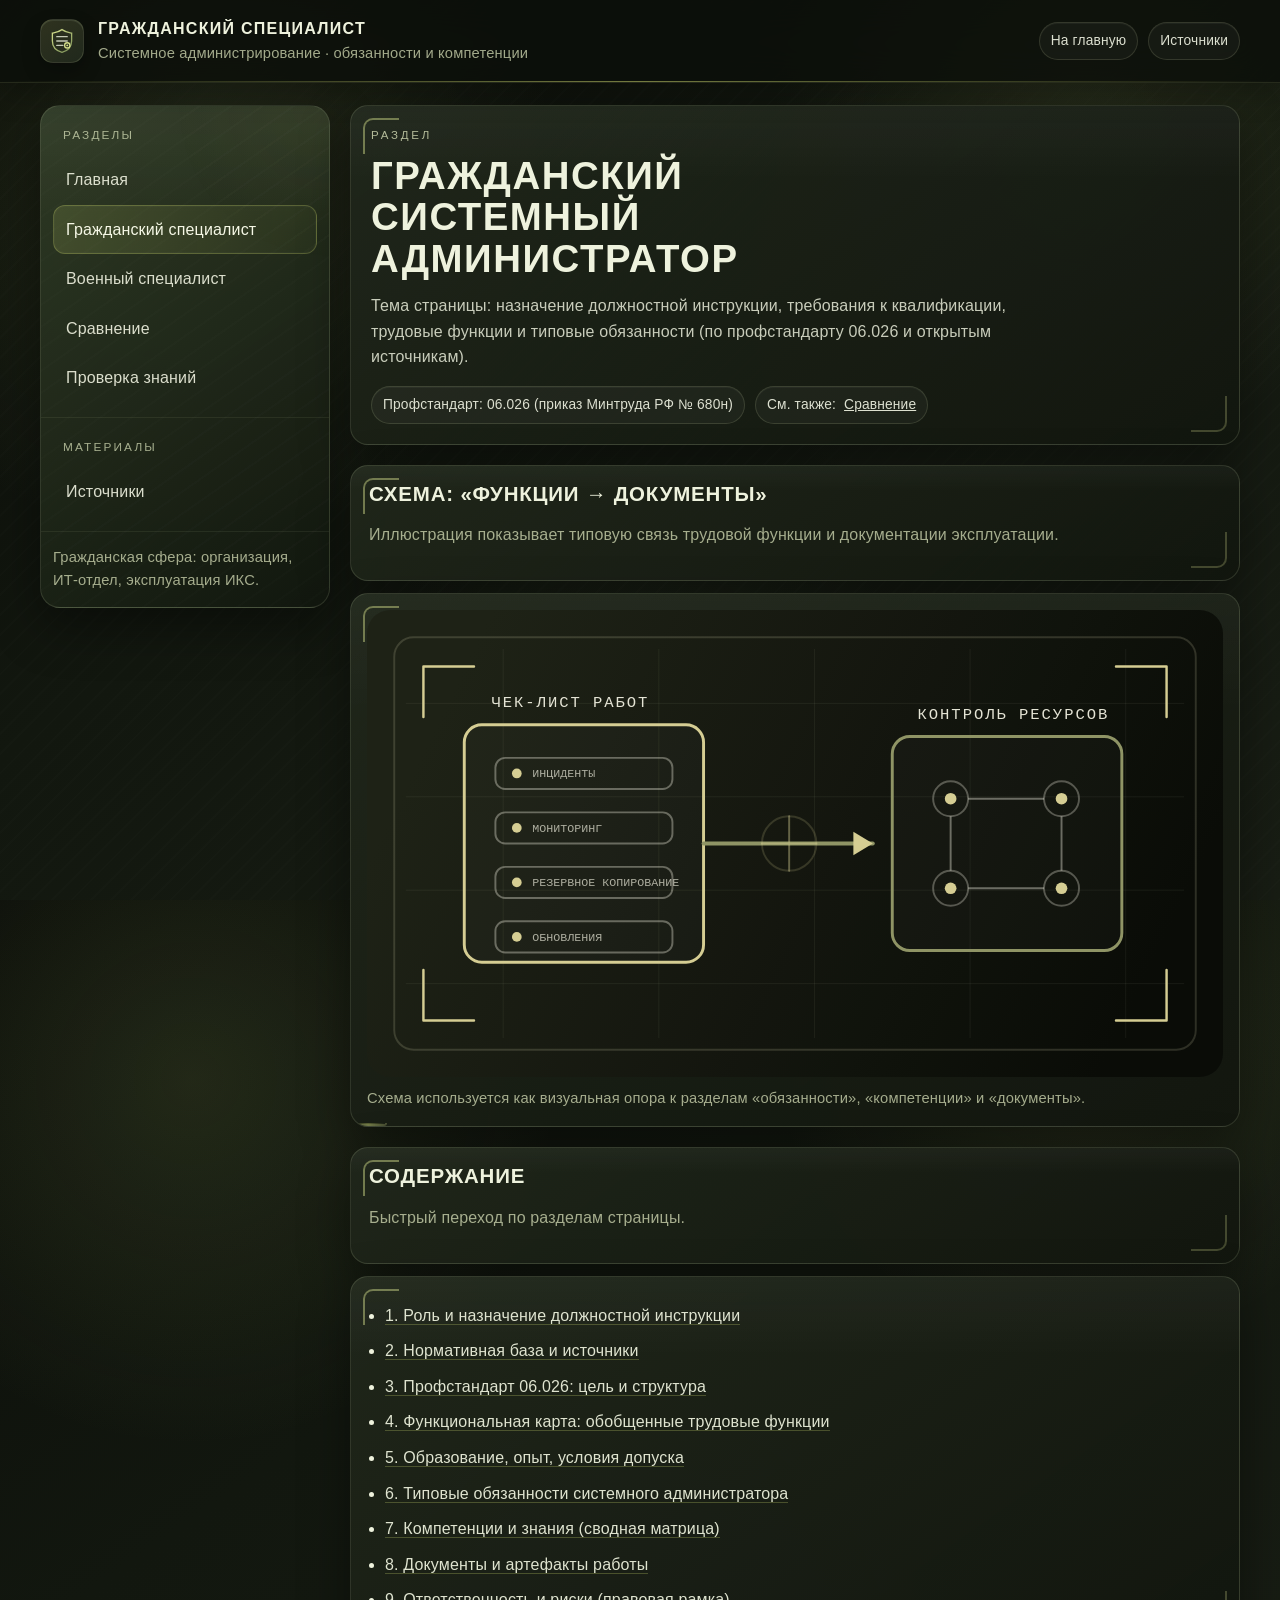
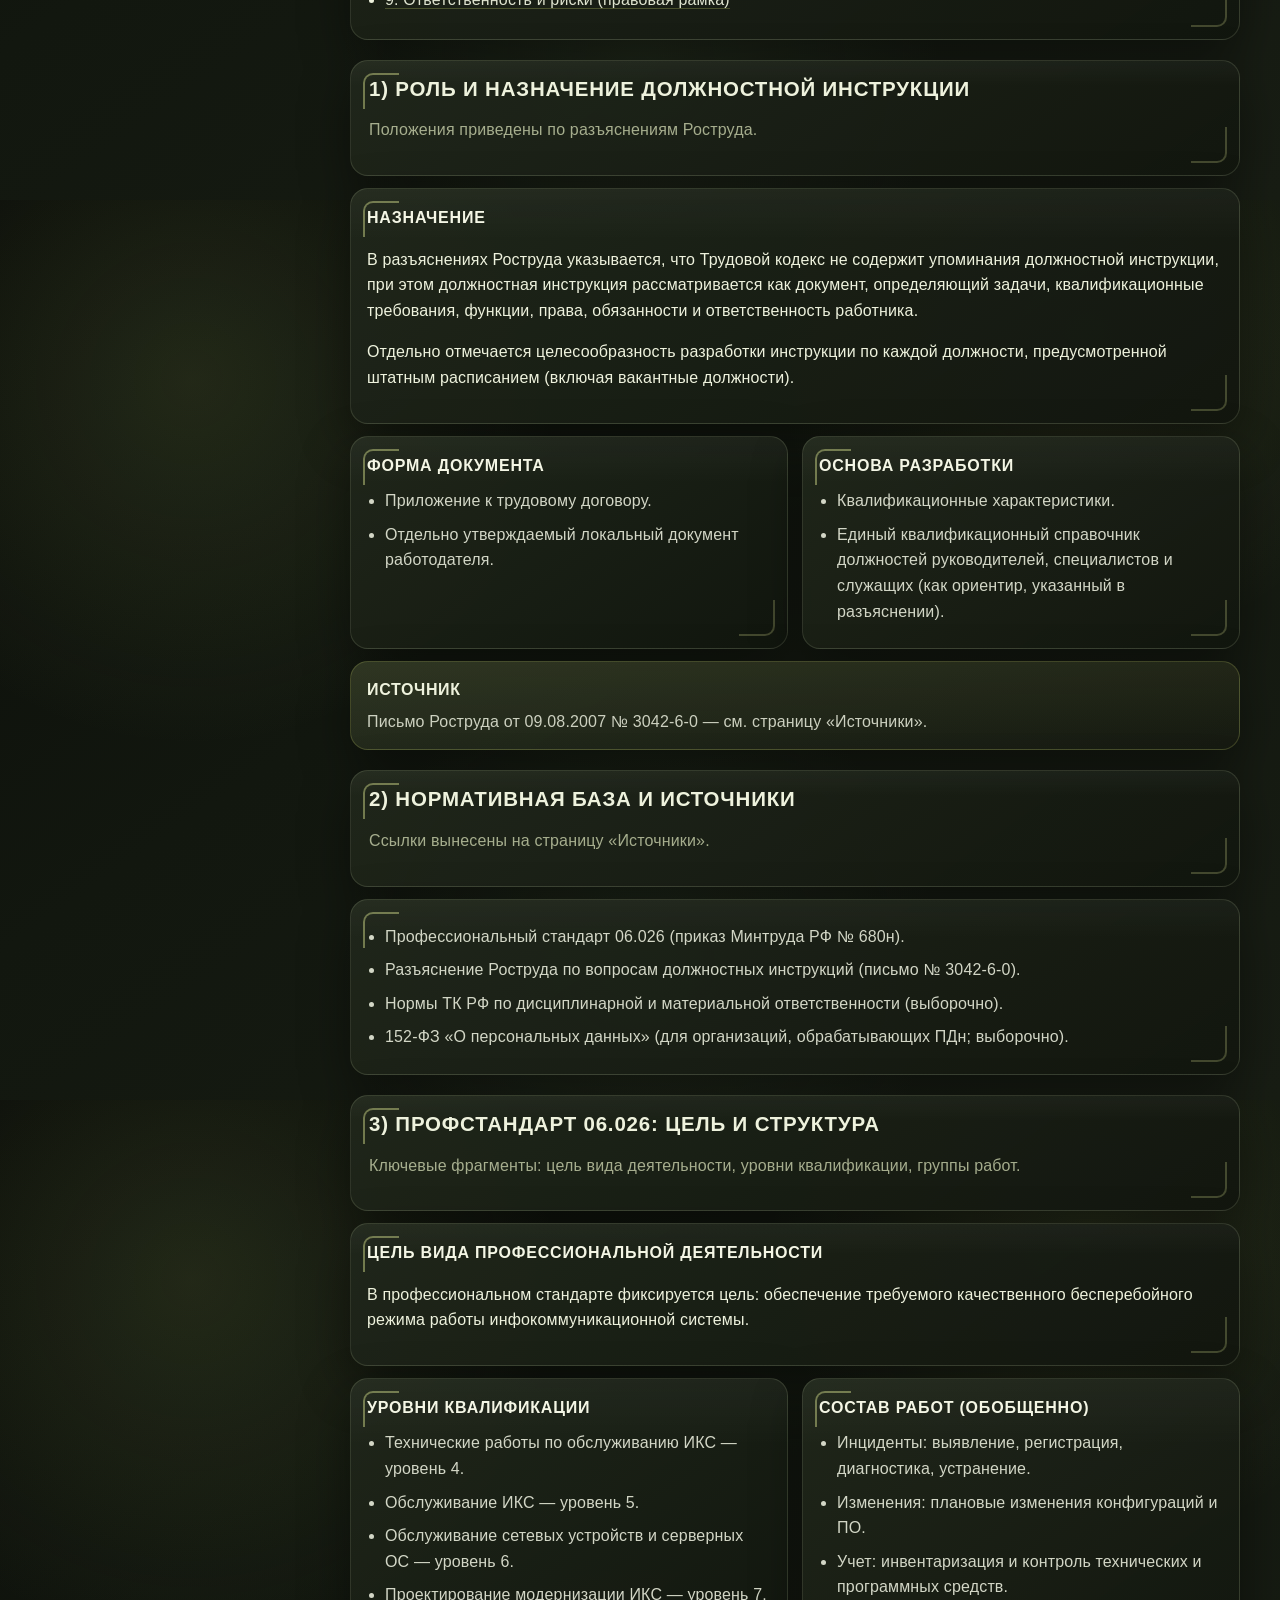
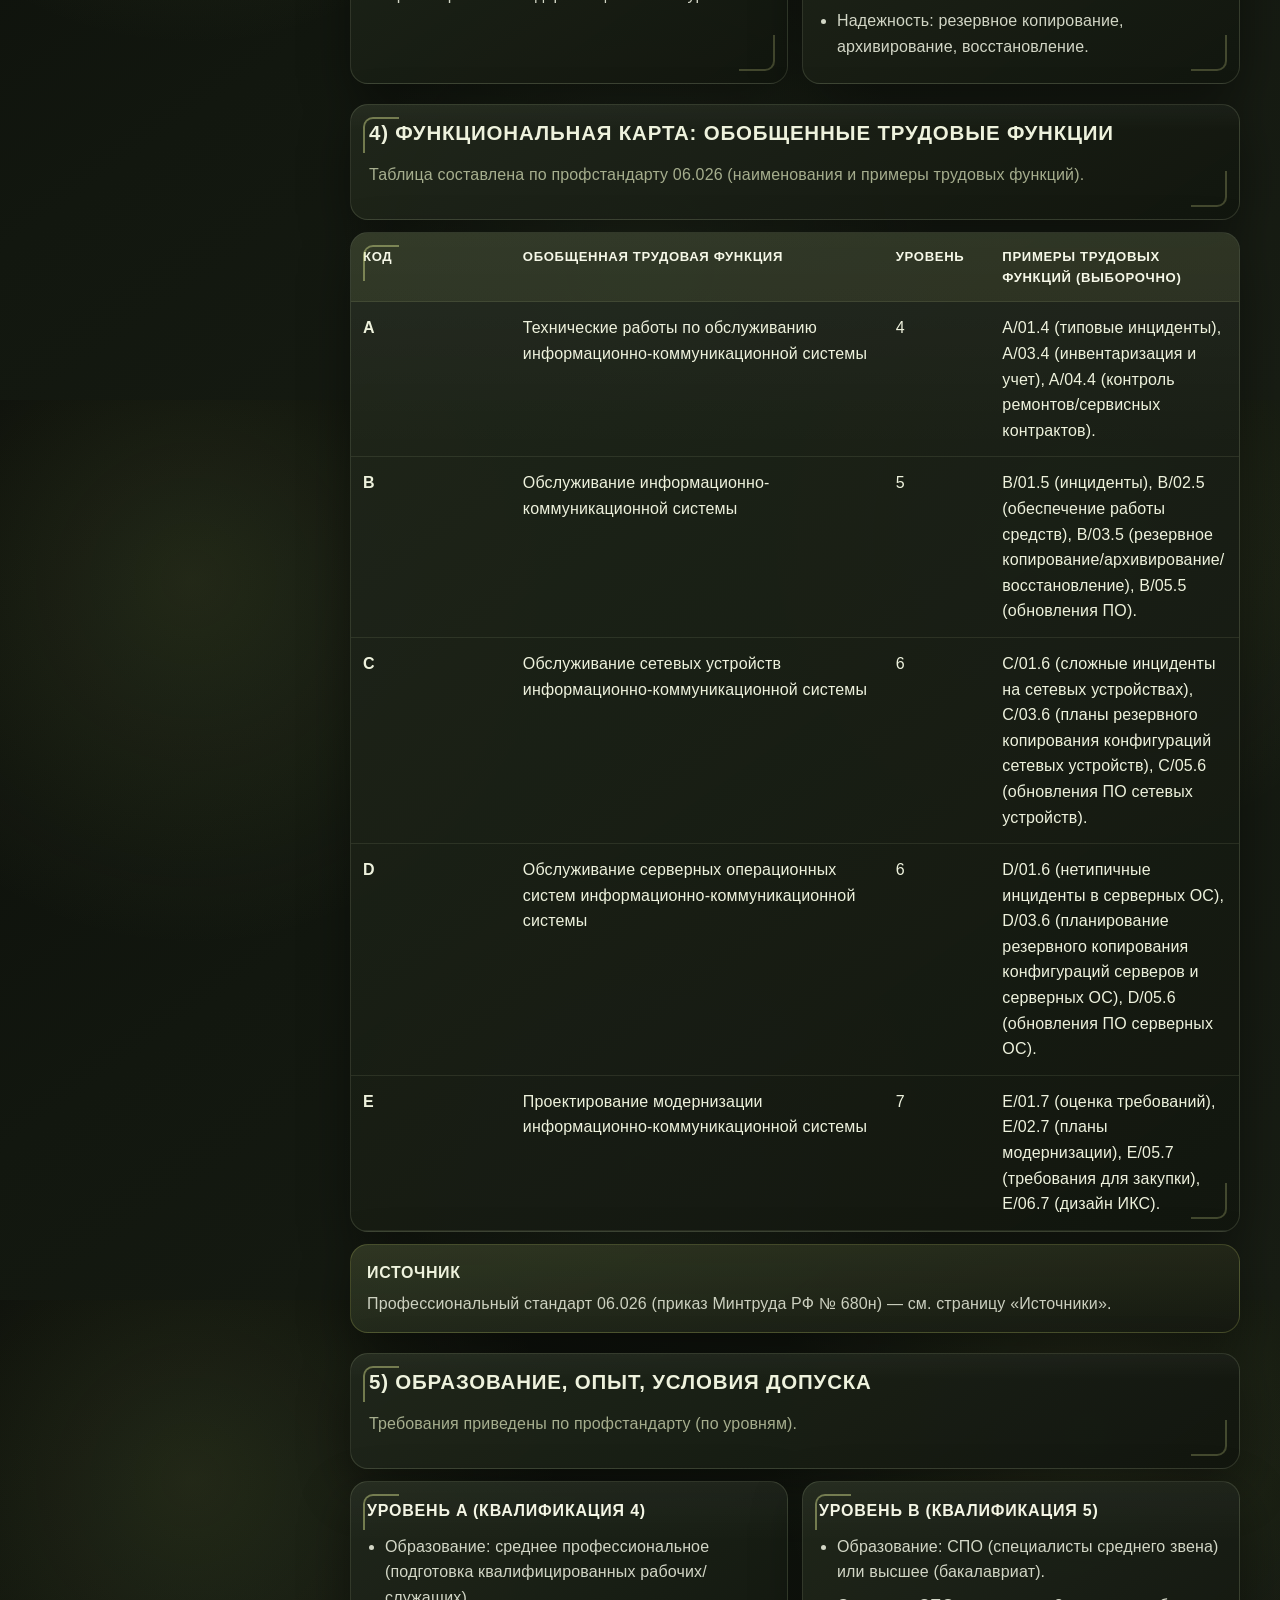
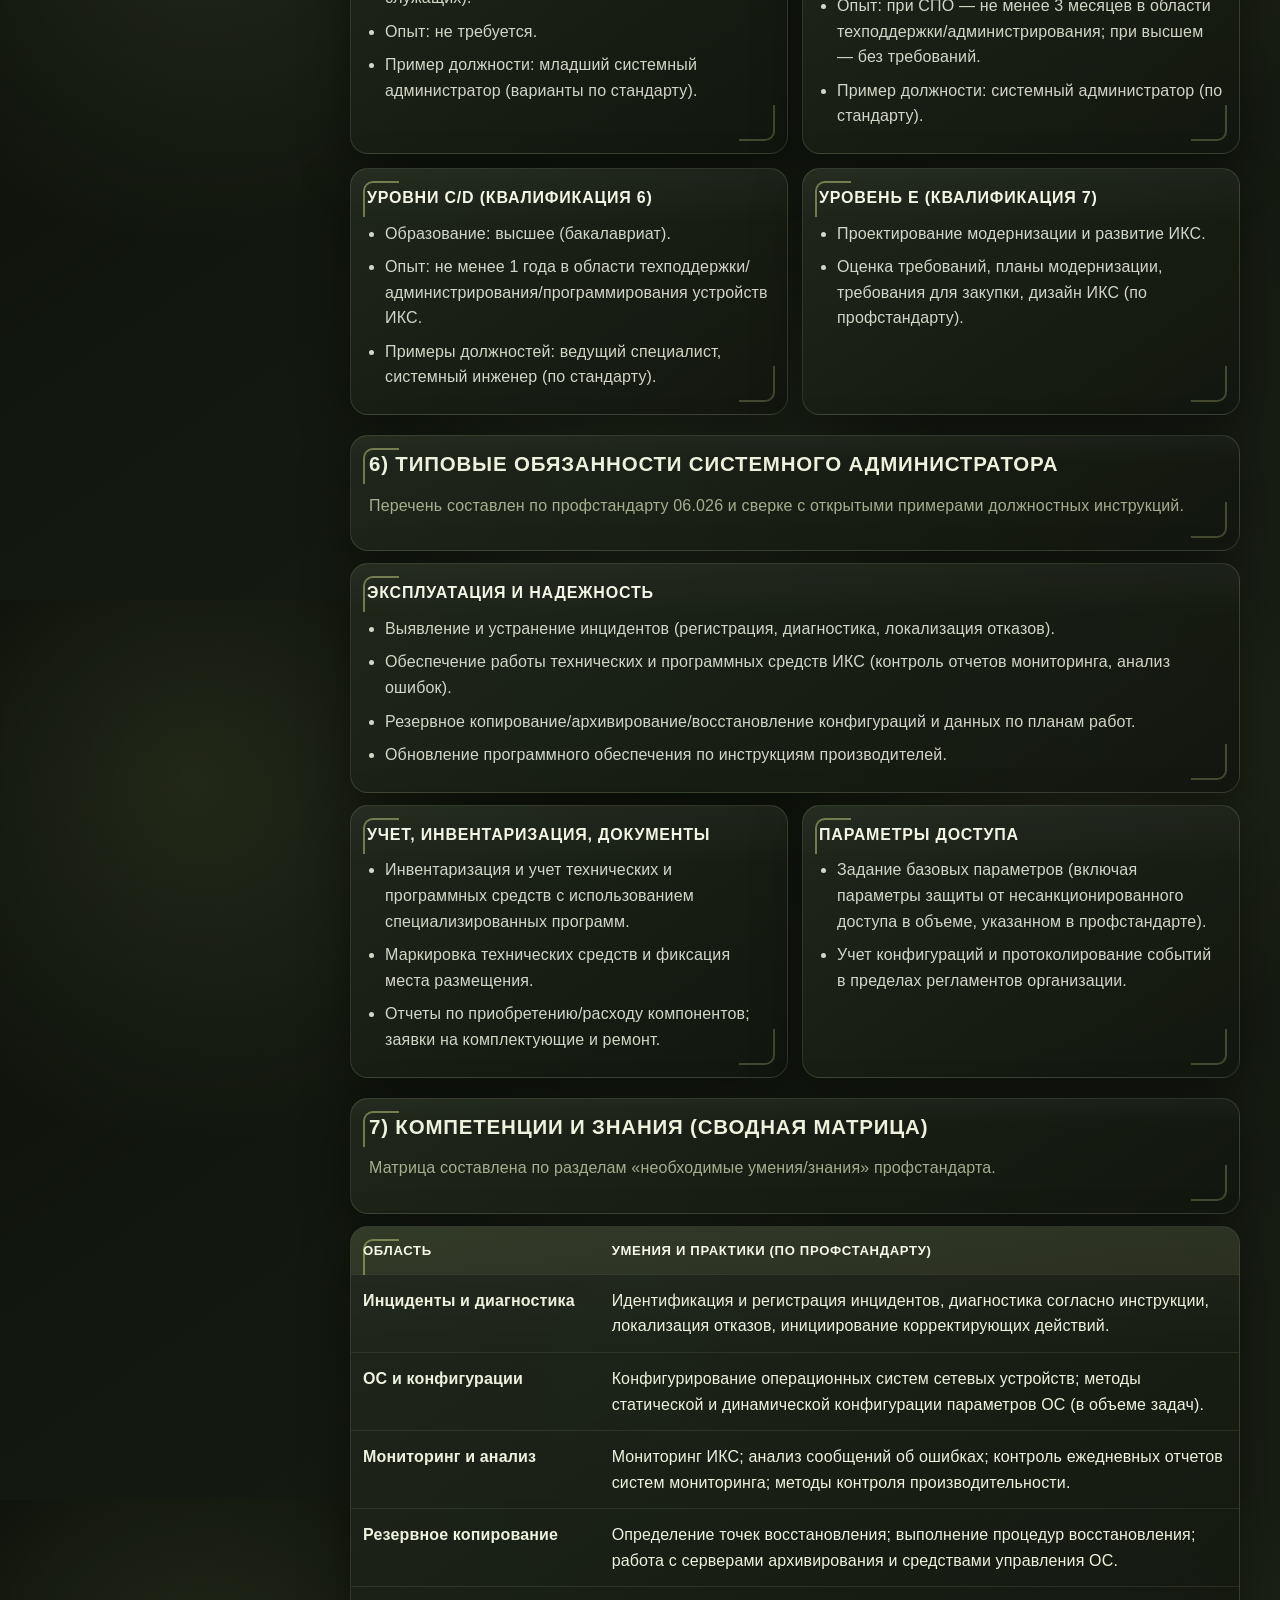
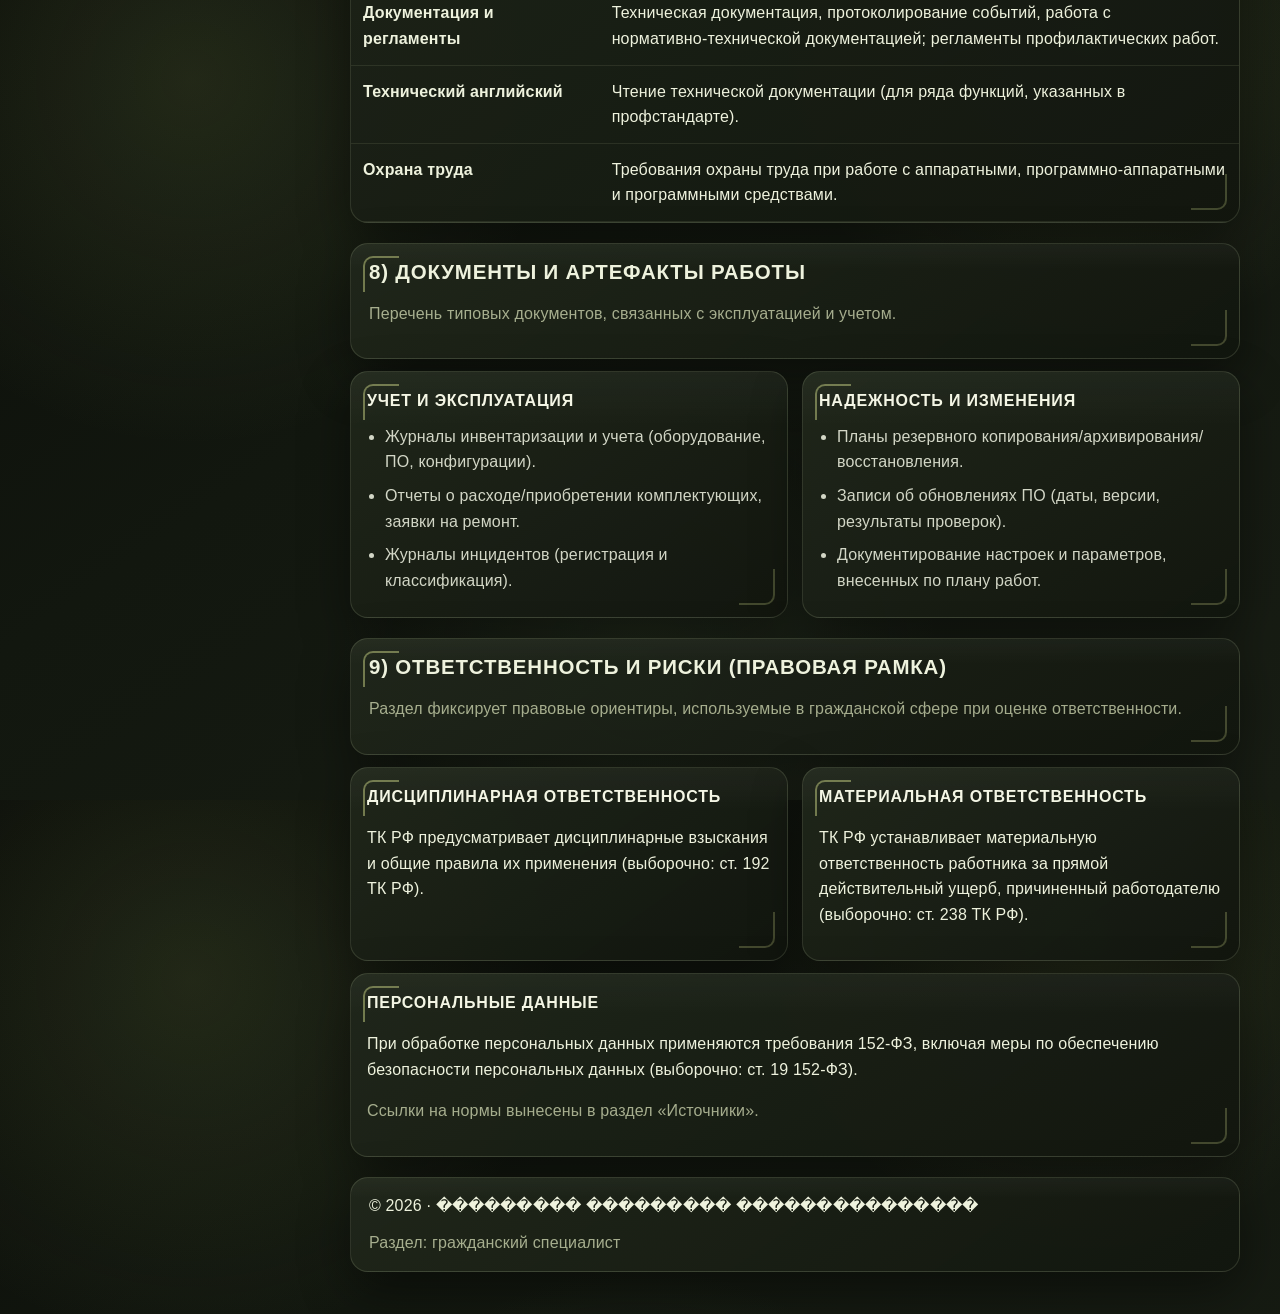
==== commit 9f88eaf1: "Исправление кодировки и русифицирование свг картинок" ====
--- a/civilian.html
+++ b/civilian.html
@@ -3,168 +3,168 @@
 <head>
   <meta charset="utf-8" />
   <meta name="viewport" content="width=device-width, initial-scale=1" />
-  <title>Р“СЂР°Р¶РґР°РЅСЃРєРёР№ СЃРїРµС†РёР°Р»РёСЃС‚ вЂ” СЃРёСЃС‚РµРјРЅРѕРµ Р°РґРјРёРЅРёСЃС‚СЂРёСЂРѕРІР°РЅРёРµ</title>
-  <meta name="description" content="Р“СЂР°Р¶РґР°РЅСЃРєРёР№ СЃРїРµС†РёР°Р»РёСЃС‚: РґРѕР»Р¶РЅРѕСЃС‚РЅС‹Рµ РѕР±СЏР·Р°РЅРЅРѕСЃС‚Рё Рё РєРѕРјРїРµС‚РµРЅС†РёРё СЃРёСЃС‚РµРјРЅРѕРіРѕ Р°РґРјРёРЅРёСЃС‚СЂР°С‚РѕСЂР° (РїРѕ РѕС‚РєСЂС‹С‚С‹Рј РёСЃС‚РѕС‡РЅРёРєР°Рј Рё РїСЂРѕС„СЃС‚Р°РЅРґР°СЂС‚Сѓ)." />
+  <title>Гражданский специалист — системное администрирование</title>
+  <meta name="description" content="Гражданский специалист: должностные обязанности и компетенции системного администратора (по открытым источникам и профстандарту)." />
   <link rel="stylesheet" href="styles.css" />
 </head>
 <body>
-  <a class="skip" href="#content">РџРµСЂРµР№С‚Рё Рє СЃРѕРґРµСЂР¶Р°РЅРёСЋ</a>
+  <a class="skip" href="#content">Перейти к содержанию</a>
 
   <header class="topbar" role="banner">
     <div class="topbar__inner">
       <div class="brand">
         <div class="brand__mark" aria-hidden="true"></div>
         <div class="brand__text">
-          <div class="brand__title">Р“СЂР°Р¶РґР°РЅСЃРєРёР№ СЃРїРµС†РёР°Р»РёСЃС‚</div>
-          <div class="brand__subtitle">РЎРёСЃС‚РµРјРЅРѕРµ Р°РґРјРёРЅРёСЃС‚СЂРёСЂРѕРІР°РЅРёРµ В· РѕР±СЏР·Р°РЅРЅРѕСЃС‚Рё Рё РєРѕРјРїРµС‚РµРЅС†РёРё</div>
+          <div class="brand__title">Гражданский специалист</div>
+          <div class="brand__subtitle">Системное администрирование · обязанности и компетенции</div>
         </div>
       </div>
       <div class="topbar__meta">
-        <a class="chip chip--link" href="index.html">РќР° РіР»Р°РІРЅСѓСЋ</a>
-        <a class="chip chip--link" href="sources.html">РСЃС‚РѕС‡РЅРёРєРё</a>
+        <a class="chip chip--link" href="index.html">На главную</a>
+        <a class="chip chip--link" href="sources.html">Источники</a>
       </div>
     </div>
   </header>
 
   <div class="layout">
-    <nav class="sidebar" aria-label="РќР°РІРёРіР°С†РёСЏ РїРѕ СЃР°Р№С‚Сѓ">
+    <nav class="sidebar" aria-label="Навигация по сайту">
       <div class="sidebar__section">
-        <div class="sidebar__title">Р Р°Р·РґРµР»С‹</div>
-        <a class="navlink" href="index.html">Р“Р»Р°РІРЅР°СЏ</a>
-        <a class="navlink navlink--active" href="civilian.html">Р“СЂР°Р¶РґР°РЅСЃРєРёР№ СЃРїРµС†РёР°Р»РёСЃС‚</a>
-        <a class="navlink" href="military.html">Р’РѕРµРЅРЅС‹Р№ СЃРїРµС†РёР°Р»РёСЃС‚</a>
-        <a class="navlink" href="comparison.html">РЎСЂР°РІРЅРµРЅРёРµ</a>
-        <a class="navlink" href="test.html">РџСЂРѕРІРµСЂРєР° Р·РЅР°РЅРёР№</a>
+        <div class="sidebar__title">Разделы</div>
+        <a class="navlink" href="index.html">Главная</a>
+        <a class="navlink navlink--active" href="civilian.html">Гражданский специалист</a>
+        <a class="navlink" href="military.html">Военный специалист</a>
+        <a class="navlink" href="comparison.html">Сравнение</a>
+        <a class="navlink" href="test.html">Проверка знаний</a>
       </div>
       <div class="sidebar__section">
-        <div class="sidebar__title">РњР°С‚РµСЂРёР°Р»С‹</div>
-        <a class="navlink" href="sources.html">РСЃС‚РѕС‡РЅРёРєРё</a>
+        <div class="sidebar__title">Материалы</div>
+        <a class="navlink" href="sources.html">Источники</a>
       </div>
       <div class="sidebar__footer">
-        <div class="muted">Р“СЂР°Р¶РґР°РЅСЃРєР°СЏ СЃС„РµСЂР°: РѕСЂРіР°РЅРёР·Р°С†РёСЏ, РРўвЂ‘РѕС‚РґРµР», СЌРєСЃРїР»СѓР°С‚Р°С†РёСЏ РРљРЎ.</div>
+        <div class="muted">Гражданская сфера: организация, ИТ‑отдел, эксплуатация ИКС.</div>
       </div>
     </nav>
 
     <main class="content" id="content" role="main">
       <section class="dochead">
-        <div class="kicker">Р Р°Р·РґРµР»</div>
-        <h1 class="h1">Р“СЂР°Р¶РґР°РЅСЃРєРёР№ СЃРёСЃС‚РµРјРЅС‹Р№ Р°РґРјРёРЅРёСЃС‚СЂР°С‚РѕСЂ</h1>
-        <p class="lead">РўРµРјР° СЃС‚СЂР°РЅРёС†С‹: РЅР°Р·РЅР°С‡РµРЅРёРµ РґРѕР»Р¶РЅРѕСЃС‚РЅРѕР№ РёРЅСЃС‚СЂСѓРєС†РёРё, С‚СЂРµР±РѕРІР°РЅРёСЏ Рє РєРІР°Р»РёС„РёРєР°С†РёРё, С‚СЂСѓРґРѕРІС‹Рµ С„СѓРЅРєС†РёРё Рё С‚РёРїРѕРІС‹Рµ РѕР±СЏР·Р°РЅРЅРѕСЃС‚Рё (РїРѕ РїСЂРѕС„СЃС‚Р°РЅРґР°СЂС‚Сѓ 06.026 Рё РѕС‚РєСЂС‹С‚С‹Рј РёСЃС‚РѕС‡РЅРёРєР°Рј).</p>
+        <div class="kicker">Раздел</div>
+        <h1 class="h1">Гражданский системный администратор</h1>
+        <p class="lead">Тема страницы: назначение должностной инструкции, требования к квалификации, трудовые функции и типовые обязанности (по профстандарту 06.026 и открытым источникам).</p>
         <div class="dochead__meta">
-          <span class="chip">РџСЂРѕС„СЃС‚Р°РЅРґР°СЂС‚: 06.026 (РїСЂРёРєР°Р· РњРёРЅС‚СЂСѓРґР° Р Р¤ в„– 680РЅ)</span>
-          <span class="chip">РЎРј. С‚Р°РєР¶Рµ: <a href="comparison.html">РЎСЂР°РІРЅРµРЅРёРµ</a></span>
+          <span class="chip">Профстандарт: 06.026 (приказ Минтруда РФ № 680н)</span>
+          <span class="chip">См. также: <a href="comparison.html">Сравнение</a></span>
         </div>
       </section>
 
       <section class="section">
         <div class="section__head">
-          <h2 class="h2">РЎС…РµРјР°: В«С„СѓРЅРєС†РёРё в†’ РґРѕРєСѓРјРµРЅС‚С‹В»</h2>
-          <p class="muted">РР»Р»СЋСЃС‚СЂР°С†РёСЏ РїРѕРєР°Р·С‹РІР°РµС‚ С‚РёРїРѕРІСѓСЋ СЃРІСЏР·СЊ С‚СЂСѓРґРѕРІРѕР№ С„СѓРЅРєС†РёРё Рё РґРѕРєСѓРјРµРЅС‚Р°С†РёРё СЌРєСЃРїР»СѓР°С‚Р°С†РёРё.</p>
+          <h2 class="h2">Схема: «функции → документы»</h2>
+          <p class="muted">Иллюстрация показывает типовую связь трудовой функции и документации эксплуатации.</p>
         </div>
         <figure class="figure">
-          <img src="assets/illus-civilian.svg" alt="РЎС…РµРјР° СЌРєСЃРїР»СѓР°С‚Р°С†РёРё: РёРЅС†РёРґРµРЅС‚С‹, СЂРµР·РµСЂРІРЅРѕРµ РєРѕРїРёСЂРѕРІР°РЅРёРµ, СѓС‡РµС‚ Рё РґРѕРєСѓРјРµРЅС‚Р°С†РёСЏ" />
-          <figcaption>РЎС…РµРјР° РёСЃРїРѕР»СЊР·СѓРµС‚СЃСЏ РєР°Рє РІРёР·СѓР°Р»СЊРЅР°СЏ РѕРїРѕСЂР° Рє СЂР°Р·РґРµР»Р°Рј В«РѕР±СЏР·Р°РЅРЅРѕСЃС‚РёВ», В«РєРѕРјРїРµС‚РµРЅС†РёРёВ» Рё В«РґРѕРєСѓРјРµРЅС‚С‹В».</figcaption>
+          <img src="assets/illus-civilian.svg" alt="Схема эксплуатации: инциденты, резервное копирование, учет и документация" />
+          <figcaption>Схема используется как визуальная опора к разделам «обязанности», «компетенции» и «документы».</figcaption>
         </figure>
       </section>
 
       <section class="section">
         <div class="section__head">
-          <h2 class="h2">РЎРѕРґРµСЂР¶Р°РЅРёРµ</h2>
-          <p class="muted">Р‘С‹СЃС‚СЂС‹Р№ РїРµСЂРµС…РѕРґ РїРѕ СЂР°Р·РґРµР»Р°Рј СЃС‚СЂР°РЅРёС†С‹.</p>
+          <h2 class="h2">Содержание</h2>
+          <p class="muted">Быстрый переход по разделам страницы.</p>
         </div>
         <div class="panel">
           <ul class="linklist">
-            <li><a href="#role">1. Р РѕР»СЊ Рё РЅР°Р·РЅР°С‡РµРЅРёРµ РґРѕР»Р¶РЅРѕСЃС‚РЅРѕР№ РёРЅСЃС‚СЂСѓРєС†РёРё</a></li>
-            <li><a href="#norms">2. РќРѕСЂРјР°С‚РёРІРЅР°СЏ Р±Р°Р·Р° Рё РёСЃС‚РѕС‡РЅРёРєРё</a></li>
-            <li><a href="#ps">3. РџСЂРѕС„СЃС‚Р°РЅРґР°СЂС‚ 06.026: С†РµР»СЊ Рё СЃС‚СЂСѓРєС‚СѓСЂР°</a></li>
-            <li><a href="#map">4. Р¤СѓРЅРєС†РёРѕРЅР°Р»СЊРЅР°СЏ РєР°СЂС‚Р°: РѕР±РѕР±С‰РµРЅРЅС‹Рµ С‚СЂСѓРґРѕРІС‹Рµ С„СѓРЅРєС†РёРё</a></li>
-            <li><a href="#edu">5. РћР±СЂР°Р·РѕРІР°РЅРёРµ, РѕРїС‹С‚, СѓСЃР»РѕРІРёСЏ РґРѕРїСѓСЃРєР°</a></li>
-            <li><a href="#duties">6. РўРёРїРѕРІС‹Рµ РѕР±СЏР·Р°РЅРЅРѕСЃС‚Рё СЃРёСЃС‚РµРјРЅРѕРіРѕ Р°РґРјРёРЅРёСЃС‚СЂР°С‚РѕСЂР°</a></li>
-            <li><a href="#skills">7. РљРѕРјРїРµС‚РµРЅС†РёРё Рё Р·РЅР°РЅРёСЏ (СЃРІРѕРґРЅР°СЏ РјР°С‚СЂРёС†Р°)</a></li>
-            <li><a href="#docs">8. Р”РѕРєСѓРјРµРЅС‚С‹ Рё Р°СЂС‚РµС„Р°РєС‚С‹ СЂР°Р±РѕС‚С‹</a></li>
-            <li><a href="#risks">9. РћС‚РІРµС‚СЃС‚РІРµРЅРЅРѕСЃС‚СЊ Рё СЂРёСЃРєРё (РїСЂР°РІРѕРІР°СЏ СЂР°РјРєР°)</a></li>
+            <li><a href="#role">1. Роль и назначение должностной инструкции</a></li>
+            <li><a href="#norms">2. Нормативная база и источники</a></li>
+            <li><a href="#ps">3. Профстандарт 06.026: цель и структура</a></li>
+            <li><a href="#map">4. Функциональная карта: обобщенные трудовые функции</a></li>
+            <li><a href="#edu">5. Образование, опыт, условия допуска</a></li>
+            <li><a href="#duties">6. Типовые обязанности системного администратора</a></li>
+            <li><a href="#skills">7. Компетенции и знания (сводная матрица)</a></li>
+            <li><a href="#docs">8. Документы и артефакты работы</a></li>
+            <li><a href="#risks">9. Ответственность и риски (правовая рамка)</a></li>
           </ul>
         </div>
       </section>
 
       <section class="section" id="role">
         <div class="section__head">
-          <h2 class="h2">1) Р РѕР»СЊ Рё РЅР°Р·РЅР°С‡РµРЅРёРµ РґРѕР»Р¶РЅРѕСЃС‚РЅРѕР№ РёРЅСЃС‚СЂСѓРєС†РёРё</h2>
-          <p class="muted">РџРѕР»РѕР¶РµРЅРёСЏ РїСЂРёРІРµРґРµРЅС‹ РїРѕ СЂР°Р·СЉСЏСЃРЅРµРЅРёСЏРј Р РѕСЃС‚СЂСѓРґР°.</p>
+          <h2 class="h2">1) Роль и назначение должностной инструкции</h2>
+          <p class="muted">Положения приведены по разъяснениям Роструда.</p>
         </div>
 
         <div class="panel">
-          <div class="panel__title">РќР°Р·РЅР°С‡РµРЅРёРµ</div>
-          <p>Р’ СЂР°Р·СЉСЏСЃРЅРµРЅРёСЏС… Р РѕСЃС‚СЂСѓРґР° СѓРєР°Р·С‹РІР°РµС‚СЃСЏ, С‡С‚Рѕ РўСЂСѓРґРѕРІРѕР№ РєРѕРґРµРєСЃ РЅРµ СЃРѕРґРµСЂР¶РёС‚ СѓРїРѕРјРёРЅР°РЅРёСЏ РґРѕР»Р¶РЅРѕСЃС‚РЅРѕР№ РёРЅСЃС‚СЂСѓРєС†РёРё, РїСЂРё СЌС‚РѕРј РґРѕР»Р¶РЅРѕСЃС‚РЅР°СЏ РёРЅСЃС‚СЂСѓРєС†РёСЏ СЂР°СЃСЃРјР°С‚СЂРёРІР°РµС‚СЃСЏ РєР°Рє РґРѕРєСѓРјРµРЅС‚, РѕРїСЂРµРґРµР»СЏСЋС‰РёР№ Р·Р°РґР°С‡Рё, РєРІР°Р»РёС„РёРєР°С†РёРѕРЅРЅС‹Рµ С‚СЂРµР±РѕРІР°РЅРёСЏ, С„СѓРЅРєС†РёРё, РїСЂР°РІР°, РѕР±СЏР·Р°РЅРЅРѕСЃС‚Рё Рё РѕС‚РІРµС‚СЃС‚РІРµРЅРЅРѕСЃС‚СЊ СЂР°Р±РѕС‚РЅРёРєР°.</p>
-          <p>РћС‚РґРµР»СЊРЅРѕ РѕС‚РјРµС‡Р°РµС‚СЃСЏ С†РµР»РµСЃРѕРѕР±СЂР°Р·РЅРѕСЃС‚СЊ СЂР°Р·СЂР°Р±РѕС‚РєРё РёРЅСЃС‚СЂСѓРєС†РёРё РїРѕ РєР°Р¶РґРѕР№ РґРѕР»Р¶РЅРѕСЃС‚Рё, РїСЂРµРґСѓСЃРјРѕС‚СЂРµРЅРЅРѕР№ С€С‚Р°С‚РЅС‹Рј СЂР°СЃРїРёСЃР°РЅРёРµРј (РІРєР»СЋС‡Р°СЏ РІР°РєР°РЅС‚РЅС‹Рµ РґРѕР»Р¶РЅРѕСЃС‚Рё).</p>
+          <div class="panel__title">Назначение</div>
+          <p>В разъяснениях Роструда указывается, что Трудовой кодекс не содержит упоминания должностной инструкции, при этом должностная инструкция рассматривается как документ, определяющий задачи, квалификационные требования, функции, права, обязанности и ответственность работника.</p>
+          <p>Отдельно отмечается целесообразность разработки инструкции по каждой должности, предусмотренной штатным расписанием (включая вакантные должности).</p>
         </div>
 
         <div class="grid" style="margin-top:12px;">
           <div class="panel">
-            <div class="panel__title">Р¤РѕСЂРјР° РґРѕРєСѓРјРµРЅС‚Р°</div>
-            <ul class="factlist">
-              <li>РџСЂРёР»РѕР¶РµРЅРёРµ Рє С‚СЂСѓРґРѕРІРѕРјСѓ РґРѕРіРѕРІРѕСЂСѓ.</li>
-              <li>РћС‚РґРµР»СЊРЅРѕ СѓС‚РІРµСЂР¶РґР°РµРјС‹Р№ Р»РѕРєР°Р»СЊРЅС‹Р№ РґРѕРєСѓРјРµРЅС‚ СЂР°Р±РѕС‚РѕРґР°С‚РµР»СЏ.</li>
-            </ul>
-          </div>
-          <div class="panel">
-            <div class="panel__title">РћСЃРЅРѕРІР° СЂР°Р·СЂР°Р±РѕС‚РєРё</div>
-            <ul class="factlist">
-              <li>РљРІР°Р»РёС„РёРєР°С†РёРѕРЅРЅС‹Рµ С…Р°СЂР°РєС‚РµСЂРёСЃС‚РёРєРё.</li>
-              <li>Р•РґРёРЅС‹Р№ РєРІР°Р»РёС„РёРєР°С†РёРѕРЅРЅС‹Р№ СЃРїСЂР°РІРѕС‡РЅРёРє РґРѕР»Р¶РЅРѕСЃС‚РµР№ СЂСѓРєРѕРІРѕРґРёС‚РµР»РµР№, СЃРїРµС†РёР°Р»РёСЃС‚РѕРІ Рё СЃР»СѓР¶Р°С‰РёС… (РєР°Рє РѕСЂРёРµРЅС‚РёСЂ, СѓРєР°Р·Р°РЅРЅС‹Р№ РІ СЂР°Р·СЉСЏСЃРЅРµРЅРёРё).</li>
+            <div class="panel__title">Форма документа</div>
+            <ul class="factlist">
+              <li>Приложение к трудовому договору.</li>
+              <li>Отдельно утверждаемый локальный документ работодателя.</li>
+            </ul>
+          </div>
+          <div class="panel">
+            <div class="panel__title">Основа разработки</div>
+            <ul class="factlist">
+              <li>Квалификационные характеристики.</li>
+              <li>Единый квалификационный справочник должностей руководителей, специалистов и служащих (как ориентир, указанный в разъяснении).</li>
             </ul>
           </div>
         </div>
 
         <div class="callout" style="margin-top:12px;">
-          <div class="callout__title">РСЃС‚РѕС‡РЅРёРє</div>
-          <div class="callout__text">РџРёСЃСЊРјРѕ Р РѕСЃС‚СЂСѓРґР° РѕС‚ 09.08.2007 в„– 3042-6-0 вЂ” СЃРј. СЃС‚СЂР°РЅРёС†Сѓ В«РСЃС‚РѕС‡РЅРёРєРёВ».</div>
+          <div class="callout__title">Источник</div>
+          <div class="callout__text">Письмо Роструда от 09.08.2007 № 3042-6-0 — см. страницу «Источники».</div>
         </div>
       </section>
 
       <section class="section" id="norms">
         <div class="section__head">
-          <h2 class="h2">2) РќРѕСЂРјР°С‚РёРІРЅР°СЏ Р±Р°Р·Р° Рё РёСЃС‚РѕС‡РЅРёРєРё</h2>
-          <p class="muted">РЎСЃС‹Р»РєРё РІС‹РЅРµСЃРµРЅС‹ РЅР° СЃС‚СЂР°РЅРёС†Сѓ В«РСЃС‚РѕС‡РЅРёРєРёВ».</p>
+          <h2 class="h2">2) Нормативная база и источники</h2>
+          <p class="muted">Ссылки вынесены на страницу «Источники».</p>
         </div>
         <div class="panel">
           <ul class="factlist">
-            <li>РџСЂРѕС„РµСЃСЃРёРѕРЅР°Р»СЊРЅС‹Р№ СЃС‚Р°РЅРґР°СЂС‚ 06.026 (РїСЂРёРєР°Р· РњРёРЅС‚СЂСѓРґР° Р Р¤ в„– 680РЅ).</li>
-            <li>Р Р°Р·СЉСЏСЃРЅРµРЅРёРµ Р РѕСЃС‚СЂСѓРґР° РїРѕ РІРѕРїСЂРѕСЃР°Рј РґРѕР»Р¶РЅРѕСЃС‚РЅС‹С… РёРЅСЃС‚СЂСѓРєС†РёР№ (РїРёСЃСЊРјРѕ в„– 3042-6-0).</li>
-            <li>РќРѕСЂРјС‹ РўРљ Р Р¤ РїРѕ РґРёСЃС†РёРїР»РёРЅР°СЂРЅРѕР№ Рё РјР°С‚РµСЂРёР°Р»СЊРЅРѕР№ РѕС‚РІРµС‚СЃС‚РІРµРЅРЅРѕСЃС‚Рё (РІС‹Р±РѕСЂРѕС‡РЅРѕ).</li>
-            <li>152вЂ‘Р¤Р— В«Рћ РїРµСЂСЃРѕРЅР°Р»СЊРЅС‹С… РґР°РЅРЅС‹С…В» (РґР»СЏ РѕСЂРіР°РЅРёР·Р°С†РёР№, РѕР±СЂР°Р±Р°С‚С‹РІР°СЋС‰РёС… РџР”РЅ; РІС‹Р±РѕСЂРѕС‡РЅРѕ).</li>
+            <li>Профессиональный стандарт 06.026 (приказ Минтруда РФ № 680н).</li>
+            <li>Разъяснение Роструда по вопросам должностных инструкций (письмо № 3042-6-0).</li>
+            <li>Нормы ТК РФ по дисциплинарной и материальной ответственности (выборочно).</li>
+            <li>152‑ФЗ «О персональных данных» (для организаций, обрабатывающих ПДн; выборочно).</li>
           </ul>
         </div>
       </section>
 
       <section class="section" id="ps">
         <div class="section__head">
-          <h2 class="h2">3) РџСЂРѕС„СЃС‚Р°РЅРґР°СЂС‚ 06.026: С†РµР»СЊ Рё СЃС‚СЂСѓРєС‚СѓСЂР°</h2>
-          <p class="muted">РљР»СЋС‡РµРІС‹Рµ С„СЂР°РіРјРµРЅС‚С‹: С†РµР»СЊ РІРёРґР° РґРµСЏС‚РµР»СЊРЅРѕСЃС‚Рё, СѓСЂРѕРІРЅРё РєРІР°Р»РёС„РёРєР°С†РёРё, РіСЂСѓРїРїС‹ СЂР°Р±РѕС‚.</p>
+          <h2 class="h2">3) Профстандарт 06.026: цель и структура</h2>
+          <p class="muted">Ключевые фрагменты: цель вида деятельности, уровни квалификации, группы работ.</p>
         </div>
 
         <div class="panel">
-          <div class="panel__title">Р¦РµР»СЊ РІРёРґР° РїСЂРѕС„РµСЃСЃРёРѕРЅР°Р»СЊРЅРѕР№ РґРµСЏС‚РµР»СЊРЅРѕСЃС‚Рё</div>
-          <p>Р’ РїСЂРѕС„РµСЃСЃРёРѕРЅР°Р»СЊРЅРѕРј СЃС‚Р°РЅРґР°СЂС‚Рµ С„РёРєСЃРёСЂСѓРµС‚СЃСЏ С†РµР»СЊ: РѕР±РµСЃРїРµС‡РµРЅРёРµ С‚СЂРµР±СѓРµРјРѕРіРѕ РєР°С‡РµСЃС‚РІРµРЅРЅРѕРіРѕ Р±РµСЃРїРµСЂРµР±РѕР№РЅРѕРіРѕ СЂРµР¶РёРјР° СЂР°Р±РѕС‚С‹ РёРЅС„РѕРєРѕРјРјСѓРЅРёРєР°С†РёРѕРЅРЅРѕР№ СЃРёСЃС‚РµРјС‹.</p>
+          <div class="panel__title">Цель вида профессиональной деятельности</div>
+          <p>В профессиональном стандарте фиксируется цель: обеспечение требуемого качественного бесперебойного режима работы инфокоммуникационной системы.</p>
         </div>
 
         <div class="grid" style="margin-top:12px;">
           <div class="panel">
-            <div class="panel__title">РЈСЂРѕРІРЅРё РєРІР°Р»РёС„РёРєР°С†РёРё</div>
-            <ul class="factlist">
-              <li>РўРµС…РЅРёС‡РµСЃРєРёРµ СЂР°Р±РѕС‚С‹ РїРѕ РѕР±СЃР»СѓР¶РёРІР°РЅРёСЋ РРљРЎ вЂ” СѓСЂРѕРІРµРЅСЊ 4.</li>
-              <li>РћР±СЃР»СѓР¶РёРІР°РЅРёРµ РРљРЎ вЂ” СѓСЂРѕРІРµРЅСЊ 5.</li>
-              <li>РћР±СЃР»СѓР¶РёРІР°РЅРёРµ СЃРµС‚РµРІС‹С… СѓСЃС‚СЂРѕР№СЃС‚РІ Рё СЃРµСЂРІРµСЂРЅС‹С… РћРЎ вЂ” СѓСЂРѕРІРµРЅСЊ 6.</li>
-              <li>РџСЂРѕРµРєС‚РёСЂРѕРІР°РЅРёРµ РјРѕРґРµСЂРЅРёР·Р°С†РёРё РРљРЎ вЂ” СѓСЂРѕРІРµРЅСЊ 7.</li>
-            </ul>
-          </div>
-          <div class="panel">
-            <div class="panel__title">РЎРѕСЃС‚Р°РІ СЂР°Р±РѕС‚ (РѕР±РѕР±С‰РµРЅРЅРѕ)</div>
-            <ul class="factlist">
-              <li>РРЅС†РёРґРµРЅС‚С‹: РІС‹СЏРІР»РµРЅРёРµ, СЂРµРіРёСЃС‚СЂР°С†РёСЏ, РґРёР°РіРЅРѕСЃС‚РёРєР°, СѓСЃС‚СЂР°РЅРµРЅРёРµ.</li>
-              <li>РР·РјРµРЅРµРЅРёСЏ: РїР»Р°РЅРѕРІС‹Рµ РёР·РјРµРЅРµРЅРёСЏ РєРѕРЅС„РёРіСѓСЂР°С†РёР№ Рё РџРћ.</li>
-              <li>РЈС‡РµС‚: РёРЅРІРµРЅС‚Р°СЂРёР·Р°С†РёСЏ Рё РєРѕРЅС‚СЂРѕР»СЊ С‚РµС…РЅРёС‡РµСЃРєРёС… Рё РїСЂРѕРіСЂР°РјРјРЅС‹С… СЃСЂРµРґСЃС‚РІ.</li>
-              <li>РќР°РґРµР¶РЅРѕСЃС‚СЊ: СЂРµР·РµСЂРІРЅРѕРµ РєРѕРїРёСЂРѕРІР°РЅРёРµ, Р°СЂС…РёРІРёСЂРѕРІР°РЅРёРµ, РІРѕСЃСЃС‚Р°РЅРѕРІР»РµРЅРёРµ.</li>
+            <div class="panel__title">Уровни квалификации</div>
+            <ul class="factlist">
+              <li>Технические работы по обслуживанию ИКС — уровень 4.</li>
+              <li>Обслуживание ИКС — уровень 5.</li>
+              <li>Обслуживание сетевых устройств и серверных ОС — уровень 6.</li>
+              <li>Проектирование модернизации ИКС — уровень 7.</li>
+            </ul>
+          </div>
+          <div class="panel">
+            <div class="panel__title">Состав работ (обобщенно)</div>
+            <ul class="factlist">
+              <li>Инциденты: выявление, регистрация, диагностика, устранение.</li>
+              <li>Изменения: плановые изменения конфигураций и ПО.</li>
+              <li>Учет: инвентаризация и контроль технических и программных средств.</li>
+              <li>Надежность: резервное копирование, архивирование, восстановление.</li>
             </ul>
           </div>
         </div>
@@ -172,100 +172,100 @@
 
       <section class="section" id="map">
         <div class="section__head">
-          <h2 class="h2">4) Р¤СѓРЅРєС†РёРѕРЅР°Р»СЊРЅР°СЏ РєР°СЂС‚Р°: РѕР±РѕР±С‰РµРЅРЅС‹Рµ С‚СЂСѓРґРѕРІС‹Рµ С„СѓРЅРєС†РёРё</h2>
-          <p class="muted">РўР°Р±Р»РёС†Р° СЃРѕСЃС‚Р°РІР»РµРЅР° РїРѕ РїСЂРѕС„СЃС‚Р°РЅРґР°СЂС‚Сѓ 06.026 (РЅР°РёРјРµРЅРѕРІР°РЅРёСЏ Рё РїСЂРёРјРµСЂС‹ С‚СЂСѓРґРѕРІС‹С… С„СѓРЅРєС†РёР№).</p>
-        </div>
-
-        <div class="tablewrap" role="region" aria-label="Р¤СѓРЅРєС†РёРѕРЅР°Р»СЊРЅР°СЏ РєР°СЂС‚Р° РїСЂРѕС„СЃС‚Р°РЅРґР°СЂС‚Р°" tabindex="0">
+          <h2 class="h2">4) Функциональная карта: обобщенные трудовые функции</h2>
+          <p class="muted">Таблица составлена по профстандарту 06.026 (наименования и примеры трудовых функций).</p>
+        </div>
+
+        <div class="tablewrap" role="region" aria-label="Функциональная карта профстандарта" tabindex="0">
           <table class="table">
             <thead>
               <tr>
-                <th style="width: 18%">РљРѕРґ</th>
-                <th style="width: 42%">РћР±РѕР±С‰РµРЅРЅР°СЏ С‚СЂСѓРґРѕРІР°СЏ С„СѓРЅРєС†РёСЏ</th>
-                <th style="width: 12%">РЈСЂРѕРІРµРЅСЊ</th>
-                <th>РџСЂРёРјРµСЂС‹ С‚СЂСѓРґРѕРІС‹С… С„СѓРЅРєС†РёР№ (РІС‹Р±РѕСЂРѕС‡РЅРѕ)</th>
+                <th style="width: 18%">Код</th>
+                <th style="width: 42%">Обобщенная трудовая функция</th>
+                <th style="width: 12%">Уровень</th>
+                <th>Примеры трудовых функций (выборочно)</th>
               </tr>
             </thead>
             <tbody>
               <tr>
                 <td><strong>A</strong></td>
-                <td>РўРµС…РЅРёС‡РµСЃРєРёРµ СЂР°Р±РѕС‚С‹ РїРѕ РѕР±СЃР»СѓР¶РёРІР°РЅРёСЋ РёРЅС„РѕСЂРјР°С†РёРѕРЅРЅРѕ-РєРѕРјРјСѓРЅРёРєР°С†РёРѕРЅРЅРѕР№ СЃРёСЃС‚РµРјС‹</td>
+                <td>Технические работы по обслуживанию информационно-коммуникационной системы</td>
                 <td>4</td>
-                <td>A/01.4 (С‚РёРїРѕРІС‹Рµ РёРЅС†РёРґРµРЅС‚С‹), A/03.4 (РёРЅРІРµРЅС‚Р°СЂРёР·Р°С†РёСЏ Рё СѓС‡РµС‚), A/04.4 (РєРѕРЅС‚СЂРѕР»СЊ СЂРµРјРѕРЅС‚РѕРІ/СЃРµСЂРІРёСЃРЅС‹С… РєРѕРЅС‚СЂР°РєС‚РѕРІ).</td>
+                <td>A/01.4 (типовые инциденты), A/03.4 (инвентаризация и учет), A/04.4 (контроль ремонтов/сервисных контрактов).</td>
               </tr>
               <tr>
                 <td><strong>B</strong></td>
-                <td>РћР±СЃР»СѓР¶РёРІР°РЅРёРµ РёРЅС„РѕСЂРјР°С†РёРѕРЅРЅРѕ-РєРѕРјРјСѓРЅРёРєР°С†РёРѕРЅРЅРѕР№ СЃРёСЃС‚РµРјС‹</td>
+                <td>Обслуживание информационно-коммуникационной системы</td>
                 <td>5</td>
-                <td>B/01.5 (РёРЅС†РёРґРµРЅС‚С‹), B/02.5 (РѕР±РµСЃРїРµС‡РµРЅРёРµ СЂР°Р±РѕС‚С‹ СЃСЂРµРґСЃС‚РІ), B/03.5 (СЂРµР·РµСЂРІРЅРѕРµ РєРѕРїРёСЂРѕРІР°РЅРёРµ/Р°СЂС…РёРІРёСЂРѕРІР°РЅРёРµ/РІРѕСЃСЃС‚Р°РЅРѕРІР»РµРЅРёРµ), B/05.5 (РѕР±РЅРѕРІР»РµРЅРёСЏ РџРћ).</td>
+                <td>B/01.5 (инциденты), B/02.5 (обеспечение работы средств), B/03.5 (резервное копирование/архивирование/восстановление), B/05.5 (обновления ПО).</td>
               </tr>
               <tr>
                 <td><strong>C</strong></td>
-                <td>РћР±СЃР»СѓР¶РёРІР°РЅРёРµ СЃРµС‚РµРІС‹С… СѓСЃС‚СЂРѕР№СЃС‚РІ РёРЅС„РѕСЂРјР°С†РёРѕРЅРЅРѕ-РєРѕРјРјСѓРЅРёРєР°С†РёРѕРЅРЅРѕР№ СЃРёСЃС‚РµРјС‹</td>
+                <td>Обслуживание сетевых устройств информационно-коммуникационной системы</td>
                 <td>6</td>
-                <td>C/01.6 (СЃР»РѕР¶РЅС‹Рµ РёРЅС†РёРґРµРЅС‚С‹ РЅР° СЃРµС‚РµРІС‹С… СѓСЃС‚СЂРѕР№СЃС‚РІР°С…), C/03.6 (РїР»Р°РЅС‹ СЂРµР·РµСЂРІРЅРѕРіРѕ РєРѕРїРёСЂРѕРІР°РЅРёСЏ РєРѕРЅС„РёРіСѓСЂР°С†РёР№ СЃРµС‚РµРІС‹С… СѓСЃС‚СЂРѕР№СЃС‚РІ), C/05.6 (РѕР±РЅРѕРІР»РµРЅРёСЏ РџРћ СЃРµС‚РµРІС‹С… СѓСЃС‚СЂРѕР№СЃС‚РІ).</td>
+                <td>C/01.6 (сложные инциденты на сетевых устройствах), C/03.6 (планы резервного копирования конфигураций сетевых устройств), C/05.6 (обновления ПО сетевых устройств).</td>
               </tr>
               <tr>
                 <td><strong>D</strong></td>
-                <td>РћР±СЃР»СѓР¶РёРІР°РЅРёРµ СЃРµСЂРІРµСЂРЅС‹С… РѕРїРµСЂР°С†РёРѕРЅРЅС‹С… СЃРёСЃС‚РµРј РёРЅС„РѕСЂРјР°С†РёРѕРЅРЅРѕ-РєРѕРјРјСѓРЅРёРєР°С†РёРѕРЅРЅРѕР№ СЃРёСЃС‚РµРјС‹</td>
+                <td>Обслуживание серверных операционных систем информационно-коммуникационной системы</td>
                 <td>6</td>
-                <td>D/01.6 (РЅРµС‚РёРїРёС‡РЅС‹Рµ РёРЅС†РёРґРµРЅС‚С‹ РІ СЃРµСЂРІРµСЂРЅС‹С… РћРЎ), D/03.6 (РїР»Р°РЅРёСЂРѕРІР°РЅРёРµ СЂРµР·РµСЂРІРЅРѕРіРѕ РєРѕРїРёСЂРѕРІР°РЅРёСЏ РєРѕРЅС„РёРіСѓСЂР°С†РёР№ СЃРµСЂРІРµСЂРѕРІ Рё СЃРµСЂРІРµСЂРЅС‹С… РћРЎ), D/05.6 (РѕР±РЅРѕРІР»РµРЅРёСЏ РџРћ СЃРµСЂРІРµСЂРЅС‹С… РћРЎ).</td>
+                <td>D/01.6 (нетипичные инциденты в серверных ОС), D/03.6 (планирование резервного копирования конфигураций серверов и серверных ОС), D/05.6 (обновления ПО серверных ОС).</td>
               </tr>
               <tr>
                 <td><strong>E</strong></td>
-                <td>РџСЂРѕРµРєС‚РёСЂРѕРІР°РЅРёРµ РјРѕРґРµСЂРЅРёР·Р°С†РёРё РёРЅС„РѕСЂРјР°С†РёРѕРЅРЅРѕ-РєРѕРјРјСѓРЅРёРєР°С†РёРѕРЅРЅРѕР№ СЃРёСЃС‚РµРјС‹</td>
+                <td>Проектирование модернизации информационно-коммуникационной системы</td>
                 <td>7</td>
-                <td>E/01.7 (РѕС†РµРЅРєР° С‚СЂРµР±РѕРІР°РЅРёР№), E/02.7 (РїР»Р°РЅС‹ РјРѕРґРµСЂРЅРёР·Р°С†РёРё), E/05.7 (С‚СЂРµР±РѕРІР°РЅРёСЏ РґР»СЏ Р·Р°РєСѓРїРєРё), E/06.7 (РґРёР·Р°Р№РЅ РРљРЎ).</td>
+                <td>E/01.7 (оценка требований), E/02.7 (планы модернизации), E/05.7 (требования для закупки), E/06.7 (дизайн ИКС).</td>
               </tr>
             </tbody>
           </table>
         </div>
 
         <div class="callout" style="margin-top:12px;">
-          <div class="callout__title">РСЃС‚РѕС‡РЅРёРє</div>
-          <div class="callout__text">РџСЂРѕС„РµСЃСЃРёРѕРЅР°Р»СЊРЅС‹Р№ СЃС‚Р°РЅРґР°СЂС‚ 06.026 (РїСЂРёРєР°Р· РњРёРЅС‚СЂСѓРґР° Р Р¤ в„– 680РЅ) вЂ” СЃРј. СЃС‚СЂР°РЅРёС†Сѓ В«РСЃС‚РѕС‡РЅРёРєРёВ».</div>
+          <div class="callout__title">Источник</div>
+          <div class="callout__text">Профессиональный стандарт 06.026 (приказ Минтруда РФ № 680н) — см. страницу «Источники».</div>
         </div>
       </section>
 
       <section class="section" id="edu">
         <div class="section__head">
-          <h2 class="h2">5) РћР±СЂР°Р·РѕРІР°РЅРёРµ, РѕРїС‹С‚, СѓСЃР»РѕРІРёСЏ РґРѕРїСѓСЃРєР°</h2>
-          <p class="muted">РўСЂРµР±РѕРІР°РЅРёСЏ РїСЂРёРІРµРґРµРЅС‹ РїРѕ РїСЂРѕС„СЃС‚Р°РЅРґР°СЂС‚Сѓ (РїРѕ СѓСЂРѕРІРЅСЏРј).</p>
+          <h2 class="h2">5) Образование, опыт, условия допуска</h2>
+          <p class="muted">Требования приведены по профстандарту (по уровням).</p>
         </div>
 
         <div class="grid">
           <div class="panel">
-            <div class="panel__title">РЈСЂРѕРІРµРЅСЊ A (РєРІР°Р»РёС„РёРєР°С†РёСЏ 4)</div>
-            <ul class="factlist">
-              <li>РћР±СЂР°Р·РѕРІР°РЅРёРµ: СЃСЂРµРґРЅРµРµ РїСЂРѕС„РµСЃСЃРёРѕРЅР°Р»СЊРЅРѕРµ (РїРѕРґРіРѕС‚РѕРІРєР° РєРІР°Р»РёС„РёС†РёСЂРѕРІР°РЅРЅС‹С… СЂР°Р±РѕС‡РёС…/СЃР»СѓР¶Р°С‰РёС…).</li>
-              <li>РћРїС‹С‚: РЅРµ С‚СЂРµР±СѓРµС‚СЃСЏ.</li>
-              <li>РџСЂРёРјРµСЂ РґРѕР»Р¶РЅРѕСЃС‚Рё: РјР»Р°РґС€РёР№ СЃРёСЃС‚РµРјРЅС‹Р№ Р°РґРјРёРЅРёСЃС‚СЂР°С‚РѕСЂ (РІР°СЂРёР°РЅС‚С‹ РїРѕ СЃС‚Р°РЅРґР°СЂС‚Сѓ).</li>
-            </ul>
-          </div>
-
-          <div class="panel">
-            <div class="panel__title">РЈСЂРѕРІРµРЅСЊ B (РєРІР°Р»РёС„РёРєР°С†РёСЏ 5)</div>
-            <ul class="factlist">
-              <li>РћР±СЂР°Р·РѕРІР°РЅРёРµ: РЎРџРћ (СЃРїРµС†РёР°Р»РёСЃС‚С‹ СЃСЂРµРґРЅРµРіРѕ Р·РІРµРЅР°) РёР»Рё РІС‹СЃС€РµРµ (Р±Р°РєР°Р»Р°РІСЂРёР°С‚).</li>
-              <li>РћРїС‹С‚: РїСЂРё РЎРџРћ вЂ” РЅРµ РјРµРЅРµРµ 3 РјРµСЃСЏС†РµРІ РІ РѕР±Р»Р°СЃС‚Рё С‚РµС…РїРѕРґРґРµСЂР¶РєРё/Р°РґРјРёРЅРёСЃС‚СЂРёСЂРѕРІР°РЅРёСЏ; РїСЂРё РІС‹СЃС€РµРј вЂ” Р±РµР· С‚СЂРµР±РѕРІР°РЅРёР№.</li>
-              <li>РџСЂРёРјРµСЂ РґРѕР»Р¶РЅРѕСЃС‚Рё: СЃРёСЃС‚РµРјРЅС‹Р№ Р°РґРјРёРЅРёСЃС‚СЂР°С‚РѕСЂ (РїРѕ СЃС‚Р°РЅРґР°СЂС‚Сѓ).</li>
-            </ul>
-          </div>
-
-          <div class="panel">
-            <div class="panel__title">РЈСЂРѕРІРЅРё C/D (РєРІР°Р»РёС„РёРєР°С†РёСЏ 6)</div>
-            <ul class="factlist">
-              <li>РћР±СЂР°Р·РѕРІР°РЅРёРµ: РІС‹СЃС€РµРµ (Р±Р°РєР°Р»Р°РІСЂРёР°С‚).</li>
-              <li>РћРїС‹С‚: РЅРµ РјРµРЅРµРµ 1 РіРѕРґР° РІ РѕР±Р»Р°СЃС‚Рё С‚РµС…РїРѕРґРґРµСЂР¶РєРё/Р°РґРјРёРЅРёСЃС‚СЂРёСЂРѕРІР°РЅРёСЏ/РїСЂРѕРіСЂР°РјРјРёСЂРѕРІР°РЅРёСЏ СѓСЃС‚СЂРѕР№СЃС‚РІ РРљРЎ.</li>
-              <li>РџСЂРёРјРµСЂС‹ РґРѕР»Р¶РЅРѕСЃС‚РµР№: РІРµРґСѓС‰РёР№ СЃРїРµС†РёР°Р»РёСЃС‚, СЃРёСЃС‚РµРјРЅС‹Р№ РёРЅР¶РµРЅРµСЂ (РїРѕ СЃС‚Р°РЅРґР°СЂС‚Сѓ).</li>
-            </ul>
-          </div>
-
-          <div class="panel">
-            <div class="panel__title">РЈСЂРѕРІРµРЅСЊ E (РєРІР°Р»РёС„РёРєР°С†РёСЏ 7)</div>
-            <ul class="factlist">
-              <li>РџСЂРѕРµРєС‚РёСЂРѕРІР°РЅРёРµ РјРѕРґРµСЂРЅРёР·Р°С†РёРё Рё СЂР°Р·РІРёС‚РёРµ РРљРЎ.</li>
-              <li>РћС†РµРЅРєР° С‚СЂРµР±РѕРІР°РЅРёР№, РїР»Р°РЅС‹ РјРѕРґРµСЂРЅРёР·Р°С†РёРё, С‚СЂРµР±РѕРІР°РЅРёСЏ РґР»СЏ Р·Р°РєСѓРїРєРё, РґРёР·Р°Р№РЅ РРљРЎ (РїРѕ РїСЂРѕС„СЃС‚Р°РЅРґР°СЂС‚Сѓ).</li>
+            <div class="panel__title">Уровень A (квалификация 4)</div>
+            <ul class="factlist">
+              <li>Образование: среднее профессиональное (подготовка квалифицированных рабочих/служащих).</li>
+              <li>Опыт: не требуется.</li>
+              <li>Пример должности: младший системный администратор (варианты по стандарту).</li>
+            </ul>
+          </div>
+
+          <div class="panel">
+            <div class="panel__title">Уровень B (квалификация 5)</div>
+            <ul class="factlist">
+              <li>Образование: СПО (специалисты среднего звена) или высшее (бакалавриат).</li>
+              <li>Опыт: при СПО — не менее 3 месяцев в области техподдержки/администрирования; при высшем — без требований.</li>
+              <li>Пример должности: системный администратор (по стандарту).</li>
+            </ul>
+          </div>
+
+          <div class="panel">
+            <div class="panel__title">Уровни C/D (квалификация 6)</div>
+            <ul class="factlist">
+              <li>Образование: высшее (бакалавриат).</li>
+              <li>Опыт: не менее 1 года в области техподдержки/администрирования/программирования устройств ИКС.</li>
+              <li>Примеры должностей: ведущий специалист, системный инженер (по стандарту).</li>
+            </ul>
+          </div>
+
+          <div class="panel">
+            <div class="panel__title">Уровень E (квалификация 7)</div>
+            <ul class="factlist">
+              <li>Проектирование модернизации и развитие ИКС.</li>
+              <li>Оценка требований, планы модернизации, требования для закупки, дизайн ИКС (по профстандарту).</li>
             </ul>
           </div>
         </div>
@@ -273,34 +273,34 @@
 
       <section class="section" id="duties">
         <div class="section__head">
-          <h2 class="h2">6) РўРёРїРѕРІС‹Рµ РѕР±СЏР·Р°РЅРЅРѕСЃС‚Рё СЃРёСЃС‚РµРјРЅРѕРіРѕ Р°РґРјРёРЅРёСЃС‚СЂР°С‚РѕСЂР°</h2>
-          <p class="muted">РџРµСЂРµС‡РµРЅСЊ СЃРѕСЃС‚Р°РІР»РµРЅ РїРѕ РїСЂРѕС„СЃС‚Р°РЅРґР°СЂС‚Сѓ 06.026 Рё СЃРІРµСЂРєРµ СЃ РѕС‚РєСЂС‹С‚С‹РјРё РїСЂРёРјРµСЂР°РјРё РґРѕР»Р¶РЅРѕСЃС‚РЅС‹С… РёРЅСЃС‚СЂСѓРєС†РёР№.</p>
+          <h2 class="h2">6) Типовые обязанности системного администратора</h2>
+          <p class="muted">Перечень составлен по профстандарту 06.026 и сверке с открытыми примерами должностных инструкций.</p>
         </div>
 
         <div class="panel">
-          <div class="panel__title">Р­РєСЃРїР»СѓР°С‚Р°С†РёСЏ Рё РЅР°РґРµР¶РЅРѕСЃС‚СЊ</div>
+          <div class="panel__title">Эксплуатация и надежность</div>
           <ul class="factlist">
-            <li>Р’С‹СЏРІР»РµРЅРёРµ Рё СѓСЃС‚СЂР°РЅРµРЅРёРµ РёРЅС†РёРґРµРЅС‚РѕРІ (СЂРµРіРёСЃС‚СЂР°С†РёСЏ, РґРёР°РіРЅРѕСЃС‚РёРєР°, Р»РѕРєР°Р»РёР·Р°С†РёСЏ РѕС‚РєР°Р·РѕРІ).</li>
-            <li>РћР±РµСЃРїРµС‡РµРЅРёРµ СЂР°Р±РѕС‚С‹ С‚РµС…РЅРёС‡РµСЃРєРёС… Рё РїСЂРѕРіСЂР°РјРјРЅС‹С… СЃСЂРµРґСЃС‚РІ РРљРЎ (РєРѕРЅС‚СЂРѕР»СЊ РѕС‚С‡РµС‚РѕРІ РјРѕРЅРёС‚РѕСЂРёРЅРіР°, Р°РЅР°Р»РёР· РѕС€РёР±РѕРє).</li>
-            <li>Р РµР·РµСЂРІРЅРѕРµ РєРѕРїРёСЂРѕРІР°РЅРёРµ/Р°СЂС…РёРІРёСЂРѕРІР°РЅРёРµ/РІРѕСЃСЃС‚Р°РЅРѕРІР»РµРЅРёРµ РєРѕРЅС„РёРіСѓСЂР°С†РёР№ Рё РґР°РЅРЅС‹С… РїРѕ РїР»Р°РЅР°Рј СЂР°Р±РѕС‚.</li>
-            <li>РћР±РЅРѕРІР»РµРЅРёРµ РїСЂРѕРіСЂР°РјРјРЅРѕРіРѕ РѕР±РµСЃРїРµС‡РµРЅРёСЏ РїРѕ РёРЅСЃС‚СЂСѓРєС†РёСЏРј РїСЂРѕРёР·РІРѕРґРёС‚РµР»РµР№.</li>
+            <li>Выявление и устранение инцидентов (регистрация, диагностика, локализация отказов).</li>
+            <li>Обеспечение работы технических и программных средств ИКС (контроль отчетов мониторинга, анализ ошибок).</li>
+            <li>Резервное копирование/архивирование/восстановление конфигураций и данных по планам работ.</li>
+            <li>Обновление программного обеспечения по инструкциям производителей.</li>
           </ul>
         </div>
 
         <div class="grid" style="margin-top:12px;">
           <div class="panel">
-            <div class="panel__title">РЈС‡РµС‚, РёРЅРІРµРЅС‚Р°СЂРёР·Р°С†РёСЏ, РґРѕРєСѓРјРµРЅС‚С‹</div>
-            <ul class="factlist">
-              <li>РРЅРІРµРЅС‚Р°СЂРёР·Р°С†РёСЏ Рё СѓС‡РµС‚ С‚РµС…РЅРёС‡РµСЃРєРёС… Рё РїСЂРѕРіСЂР°РјРјРЅС‹С… СЃСЂРµРґСЃС‚РІ СЃ РёСЃРїРѕР»СЊР·РѕРІР°РЅРёРµРј СЃРїРµС†РёР°Р»РёР·РёСЂРѕРІР°РЅРЅС‹С… РїСЂРѕРіСЂР°РјРј.</li>
-              <li>РњР°СЂРєРёСЂРѕРІРєР° С‚РµС…РЅРёС‡РµСЃРєРёС… СЃСЂРµРґСЃС‚РІ Рё С„РёРєСЃР°С†РёСЏ РјРµСЃС‚Р° СЂР°Р·РјРµС‰РµРЅРёСЏ.</li>
-              <li>РћС‚С‡РµС‚С‹ РїРѕ РїСЂРёРѕР±СЂРµС‚РµРЅРёСЋ/СЂР°СЃС…РѕРґСѓ РєРѕРјРїРѕРЅРµРЅС‚РѕРІ; Р·Р°СЏРІРєРё РЅР° РєРѕРјРїР»РµРєС‚СѓСЋС‰РёРµ Рё СЂРµРјРѕРЅС‚.</li>
-            </ul>
-          </div>
-          <div class="panel">
-            <div class="panel__title">РџР°СЂР°РјРµС‚СЂС‹ РґРѕСЃС‚СѓРїР°</div>
-            <ul class="factlist">
-              <li>Р—Р°РґР°РЅРёРµ Р±Р°Р·РѕРІС‹С… РїР°СЂР°РјРµС‚СЂРѕРІ (РІРєР»СЋС‡Р°СЏ РїР°СЂР°РјРµС‚СЂС‹ Р·Р°С‰РёС‚С‹ РѕС‚ РЅРµСЃР°РЅРєС†РёРѕРЅРёСЂРѕРІР°РЅРЅРѕРіРѕ РґРѕСЃС‚СѓРїР° РІ РѕР±СЉРµРјРµ, СѓРєР°Р·Р°РЅРЅРѕРј РІ РїСЂРѕС„СЃС‚Р°РЅРґР°СЂС‚Рµ).</li>
-              <li>РЈС‡РµС‚ РєРѕРЅС„РёРіСѓСЂР°С†РёР№ Рё РїСЂРѕС‚РѕРєРѕР»РёСЂРѕРІР°РЅРёРµ СЃРѕР±С‹С‚РёР№ РІ РїСЂРµРґРµР»Р°С… СЂРµРіР»Р°РјРµРЅС‚РѕРІ РѕСЂРіР°РЅРёР·Р°С†РёРё.</li>
+            <div class="panel__title">Учет, инвентаризация, документы</div>
+            <ul class="factlist">
+              <li>Инвентаризация и учет технических и программных средств с использованием специализированных программ.</li>
+              <li>Маркировка технических средств и фиксация места размещения.</li>
+              <li>Отчеты по приобретению/расходу компонентов; заявки на комплектующие и ремонт.</li>
+            </ul>
+          </div>
+          <div class="panel">
+            <div class="panel__title">Параметры доступа</div>
+            <ul class="factlist">
+              <li>Задание базовых параметров (включая параметры защиты от несанкционированного доступа в объеме, указанном в профстандарте).</li>
+              <li>Учет конфигураций и протоколирование событий в пределах регламентов организации.</li>
             </ul>
           </div>
         </div>
@@ -308,46 +308,46 @@
 
       <section class="section" id="skills">
         <div class="section__head">
-          <h2 class="h2">7) РљРѕРјРїРµС‚РµРЅС†РёРё Рё Р·РЅР°РЅРёСЏ (СЃРІРѕРґРЅР°СЏ РјР°С‚СЂРёС†Р°)</h2>
-          <p class="muted">РњР°С‚СЂРёС†Р° СЃРѕСЃС‚Р°РІР»РµРЅР° РїРѕ СЂР°Р·РґРµР»Р°Рј В«РЅРµРѕР±С…РѕРґРёРјС‹Рµ СѓРјРµРЅРёСЏ/Р·РЅР°РЅРёСЏВ» РїСЂРѕС„СЃС‚Р°РЅРґР°СЂС‚Р°.</p>
-        </div>
-
-        <div class="tablewrap" role="region" aria-label="РњР°С‚СЂРёС†Р° РєРѕРјРїРµС‚РµРЅС†РёР№" tabindex="0">
+          <h2 class="h2">7) Компетенции и знания (сводная матрица)</h2>
+          <p class="muted">Матрица составлена по разделам «необходимые умения/знания» профстандарта.</p>
+        </div>
+
+        <div class="tablewrap" role="region" aria-label="Матрица компетенций" tabindex="0">
           <table class="table">
             <thead>
               <tr>
-                <th style="width: 28%">РћР±Р»Р°СЃС‚СЊ</th>
-                <th>РЈРјРµРЅРёСЏ Рё РїСЂР°РєС‚РёРєРё (РїРѕ РїСЂРѕС„СЃС‚Р°РЅРґР°СЂС‚Сѓ)</th>
+                <th style="width: 28%">Область</th>
+                <th>Умения и практики (по профстандарту)</th>
               </tr>
             </thead>
             <tbody>
               <tr>
-                <td><strong>РРЅС†РёРґРµРЅС‚С‹ Рё РґРёР°РіРЅРѕСЃС‚РёРєР°</strong></td>
-                <td>РРґРµРЅС‚РёС„РёРєР°С†РёСЏ Рё СЂРµРіРёСЃС‚СЂР°С†РёСЏ РёРЅС†РёРґРµРЅС‚РѕРІ, РґРёР°РіРЅРѕСЃС‚РёРєР° СЃРѕРіР»Р°СЃРЅРѕ РёРЅСЃС‚СЂСѓРєС†РёРё, Р»РѕРєР°Р»РёР·Р°С†РёСЏ РѕС‚РєР°Р·РѕРІ, РёРЅРёС†РёРёСЂРѕРІР°РЅРёРµ РєРѕСЂСЂРµРєС‚РёСЂСѓСЋС‰РёС… РґРµР№СЃС‚РІРёР№.</td>
-              </tr>
-              <tr>
-                <td><strong>РћРЎ Рё РєРѕРЅС„РёРіСѓСЂР°С†РёРё</strong></td>
-                <td>РљРѕРЅС„РёРіСѓСЂРёСЂРѕРІР°РЅРёРµ РѕРїРµСЂР°С†РёРѕРЅРЅС‹С… СЃРёСЃС‚РµРј СЃРµС‚РµРІС‹С… СѓСЃС‚СЂРѕР№СЃС‚РІ; РјРµС‚РѕРґС‹ СЃС‚Р°С‚РёС‡РµСЃРєРѕР№ Рё РґРёРЅР°РјРёС‡РµСЃРєРѕР№ РєРѕРЅС„РёРіСѓСЂР°С†РёРё РїР°СЂР°РјРµС‚СЂРѕРІ РћРЎ (РІ РѕР±СЉРµРјРµ Р·Р°РґР°С‡).</td>
-              </tr>
-              <tr>
-                <td><strong>РњРѕРЅРёС‚РѕСЂРёРЅРі Рё Р°РЅР°Р»РёР·</strong></td>
-                <td>РњРѕРЅРёС‚РѕСЂРёРЅРі РРљРЎ; Р°РЅР°Р»РёР· СЃРѕРѕР±С‰РµРЅРёР№ РѕР± РѕС€РёР±РєР°С…; РєРѕРЅС‚СЂРѕР»СЊ РµР¶РµРґРЅРµРІРЅС‹С… РѕС‚С‡РµС‚РѕРІ СЃРёСЃС‚РµРј РјРѕРЅРёС‚РѕСЂРёРЅРіР°; РјРµС‚РѕРґС‹ РєРѕРЅС‚СЂРѕР»СЏ РїСЂРѕРёР·РІРѕРґРёС‚РµР»СЊРЅРѕСЃС‚Рё.</td>
-              </tr>
-              <tr>
-                <td><strong>Р РµР·РµСЂРІРЅРѕРµ РєРѕРїРёСЂРѕРІР°РЅРёРµ</strong></td>
-                <td>РћРїСЂРµРґРµР»РµРЅРёРµ С‚РѕС‡РµРє РІРѕСЃСЃС‚Р°РЅРѕРІР»РµРЅРёСЏ; РІС‹РїРѕР»РЅРµРЅРёРµ РїСЂРѕС†РµРґСѓСЂ РІРѕСЃСЃС‚Р°РЅРѕРІР»РµРЅРёСЏ; СЂР°Р±РѕС‚Р° СЃ СЃРµСЂРІРµСЂР°РјРё Р°СЂС…РёРІРёСЂРѕРІР°РЅРёСЏ Рё СЃСЂРµРґСЃС‚РІР°РјРё СѓРїСЂР°РІР»РµРЅРёСЏ РћРЎ.</td>
-              </tr>
-              <tr>
-                <td><strong>Р”РѕРєСѓРјРµРЅС‚Р°С†РёСЏ Рё СЂРµРіР»Р°РјРµРЅС‚С‹</strong></td>
-                <td>РўРµС…РЅРёС‡РµСЃРєР°СЏ РґРѕРєСѓРјРµРЅС‚Р°С†РёСЏ, РїСЂРѕС‚РѕРєРѕР»РёСЂРѕРІР°РЅРёРµ СЃРѕР±С‹С‚РёР№, СЂР°Р±РѕС‚Р° СЃ РЅРѕСЂРјР°С‚РёРІРЅРѕвЂ‘С‚РµС…РЅРёС‡РµСЃРєРѕР№ РґРѕРєСѓРјРµРЅС‚Р°С†РёРµР№; СЂРµРіР»Р°РјРµРЅС‚С‹ РїСЂРѕС„РёР»Р°РєС‚РёС‡РµСЃРєРёС… СЂР°Р±РѕС‚.</td>
-              </tr>
-              <tr>
-                <td><strong>РўРµС…РЅРёС‡РµСЃРєРёР№ Р°РЅРіР»РёР№СЃРєРёР№</strong></td>
-                <td>Р§С‚РµРЅРёРµ С‚РµС…РЅРёС‡РµСЃРєРѕР№ РґРѕРєСѓРјРµРЅС‚Р°С†РёРё (РґР»СЏ СЂСЏРґР° С„СѓРЅРєС†РёР№, СѓРєР°Р·Р°РЅРЅС‹С… РІ РїСЂРѕС„СЃС‚Р°РЅРґР°СЂС‚Рµ).</td>
-              </tr>
-              <tr>
-                <td><strong>РћС…СЂР°РЅР° С‚СЂСѓРґР°</strong></td>
-                <td>РўСЂРµР±РѕРІР°РЅРёСЏ РѕС…СЂР°РЅС‹ С‚СЂСѓРґР° РїСЂРё СЂР°Р±РѕС‚Рµ СЃ Р°РїРїР°СЂР°С‚РЅС‹РјРё, РїСЂРѕРіСЂР°РјРјРЅРѕвЂ‘Р°РїРїР°СЂР°С‚РЅС‹РјРё Рё РїСЂРѕРіСЂР°РјРјРЅС‹РјРё СЃСЂРµРґСЃС‚РІР°РјРё.</td>
+                <td><strong>Инциденты и диагностика</strong></td>
+                <td>Идентификация и регистрация инцидентов, диагностика согласно инструкции, локализация отказов, инициирование корректирующих действий.</td>
+              </tr>
+              <tr>
+                <td><strong>ОС и конфигурации</strong></td>
+                <td>Конфигурирование операционных систем сетевых устройств; методы статической и динамической конфигурации параметров ОС (в объеме задач).</td>
+              </tr>
+              <tr>
+                <td><strong>Мониторинг и анализ</strong></td>
+                <td>Мониторинг ИКС; анализ сообщений об ошибках; контроль ежедневных отчетов систем мониторинга; методы контроля производительности.</td>
+              </tr>
+              <tr>
+                <td><strong>Резервное копирование</strong></td>
+                <td>Определение точек восстановления; выполнение процедур восстановления; работа с серверами архивирования и средствами управления ОС.</td>
+              </tr>
+              <tr>
+                <td><strong>Документация и регламенты</strong></td>
+                <td>Техническая документация, протоколирование событий, работа с нормативно‑технической документацией; регламенты профилактических работ.</td>
+              </tr>
+              <tr>
+                <td><strong>Технический английский</strong></td>
+                <td>Чтение технической документации (для ряда функций, указанных в профстандарте).</td>
+              </tr>
+              <tr>
+                <td><strong>Охрана труда</strong></td>
+                <td>Требования охраны труда при работе с аппаратными, программно‑аппаратными и программными средствами.</td>
               </tr>
             </tbody>
           </table>
@@ -356,25 +356,25 @@
 
       <section class="section" id="docs">
         <div class="section__head">
-          <h2 class="h2">8) Р”РѕРєСѓРјРµРЅС‚С‹ Рё Р°СЂС‚РµС„Р°РєС‚С‹ СЂР°Р±РѕС‚С‹</h2>
-          <p class="muted">РџРµСЂРµС‡РµРЅСЊ С‚РёРїРѕРІС‹С… РґРѕРєСѓРјРµРЅС‚РѕРІ, СЃРІСЏР·Р°РЅРЅС‹С… СЃ СЌРєСЃРїР»СѓР°С‚Р°С†РёРµР№ Рё СѓС‡РµС‚РѕРј.</p>
+          <h2 class="h2">8) Документы и артефакты работы</h2>
+          <p class="muted">Перечень типовых документов, связанных с эксплуатацией и учетом.</p>
         </div>
 
         <div class="grid">
           <div class="panel">
-            <div class="panel__title">РЈС‡РµС‚ Рё СЌРєСЃРїР»СѓР°С‚Р°С†РёСЏ</div>
-            <ul class="factlist">
-              <li>Р–СѓСЂРЅР°Р»С‹ РёРЅРІРµРЅС‚Р°СЂРёР·Р°С†РёРё Рё СѓС‡РµС‚Р° (РѕР±РѕСЂСѓРґРѕРІР°РЅРёРµ, РџРћ, РєРѕРЅС„РёРіСѓСЂР°С†РёРё).</li>
-              <li>РћС‚С‡РµС‚С‹ Рѕ СЂР°СЃС…РѕРґРµ/РїСЂРёРѕР±СЂРµС‚РµРЅРёРё РєРѕРјРїР»РµРєС‚СѓСЋС‰РёС…, Р·Р°СЏРІРєРё РЅР° СЂРµРјРѕРЅС‚.</li>
-              <li>Р–СѓСЂРЅР°Р»С‹ РёРЅС†РёРґРµРЅС‚РѕРІ (СЂРµРіРёСЃС‚СЂР°С†РёСЏ Рё РєР»Р°СЃСЃРёС„РёРєР°С†РёСЏ).</li>
-            </ul>
-          </div>
-          <div class="panel">
-            <div class="panel__title">РќР°РґРµР¶РЅРѕСЃС‚СЊ Рё РёР·РјРµРЅРµРЅРёСЏ</div>
-            <ul class="factlist">
-              <li>РџР»Р°РЅС‹ СЂРµР·РµСЂРІРЅРѕРіРѕ РєРѕРїРёСЂРѕРІР°РЅРёСЏ/Р°СЂС…РёРІРёСЂРѕРІР°РЅРёСЏ/РІРѕСЃСЃС‚Р°РЅРѕРІР»РµРЅРёСЏ.</li>
-              <li>Р—Р°РїРёСЃРё РѕР± РѕР±РЅРѕРІР»РµРЅРёСЏС… РџРћ (РґР°С‚С‹, РІРµСЂСЃРёРё, СЂРµР·СѓР»СЊС‚Р°С‚С‹ РїСЂРѕРІРµСЂРѕРє).</li>
-              <li>Р”РѕРєСѓРјРµРЅС‚РёСЂРѕРІР°РЅРёРµ РЅР°СЃС‚СЂРѕРµРє Рё РїР°СЂР°РјРµС‚СЂРѕРІ, РІРЅРµСЃРµРЅРЅС‹С… РїРѕ РїР»Р°РЅСѓ СЂР°Р±РѕС‚.</li>
+            <div class="panel__title">Учет и эксплуатация</div>
+            <ul class="factlist">
+              <li>Журналы инвентаризации и учета (оборудование, ПО, конфигурации).</li>
+              <li>Отчеты о расходе/приобретении комплектующих, заявки на ремонт.</li>
+              <li>Журналы инцидентов (регистрация и классификация).</li>
+            </ul>
+          </div>
+          <div class="panel">
+            <div class="panel__title">Надежность и изменения</div>
+            <ul class="factlist">
+              <li>Планы резервного копирования/архивирования/восстановления.</li>
+              <li>Записи об обновлениях ПО (даты, версии, результаты проверок).</li>
+              <li>Документирование настроек и параметров, внесенных по плану работ.</li>
             </ul>
           </div>
         </div>
@@ -382,32 +382,32 @@
 
       <section class="section" id="risks">
         <div class="section__head">
-          <h2 class="h2">9) РћС‚РІРµС‚СЃС‚РІРµРЅРЅРѕСЃС‚СЊ Рё СЂРёСЃРєРё (РїСЂР°РІРѕРІР°СЏ СЂР°РјРєР°)</h2>
-          <p class="muted">Р Р°Р·РґРµР» С„РёРєСЃРёСЂСѓРµС‚ РїСЂР°РІРѕРІС‹Рµ РѕСЂРёРµРЅС‚РёСЂС‹, РёСЃРїРѕР»СЊР·СѓРµРјС‹Рµ РІ РіСЂР°Р¶РґР°РЅСЃРєРѕР№ СЃС„РµСЂРµ РїСЂРё РѕС†РµРЅРєРµ РѕС‚РІРµС‚СЃС‚РІРµРЅРЅРѕСЃС‚Рё.</p>
+          <h2 class="h2">9) Ответственность и риски (правовая рамка)</h2>
+          <p class="muted">Раздел фиксирует правовые ориентиры, используемые в гражданской сфере при оценке ответственности.</p>
         </div>
 
         <div class="grid">
           <div class="panel">
-            <div class="panel__title">Р”РёСЃС†РёРїР»РёРЅР°СЂРЅР°СЏ РѕС‚РІРµС‚СЃС‚РІРµРЅРЅРѕСЃС‚СЊ</div>
-            <p>РўРљ Р Р¤ РїСЂРµРґСѓСЃРјР°С‚СЂРёРІР°РµС‚ РґРёСЃС†РёРїР»РёРЅР°СЂРЅС‹Рµ РІР·С‹СЃРєР°РЅРёСЏ Рё РѕР±С‰РёРµ РїСЂР°РІРёР»Р° РёС… РїСЂРёРјРµРЅРµРЅРёСЏ (РІС‹Р±РѕСЂРѕС‡РЅРѕ: СЃС‚. 192 РўРљ Р Р¤).</p>
-          </div>
-          <div class="panel">
-            <div class="panel__title">РњР°С‚РµСЂРёР°Р»СЊРЅР°СЏ РѕС‚РІРµС‚СЃС‚РІРµРЅРЅРѕСЃС‚СЊ</div>
-            <p>РўРљ Р Р¤ СѓСЃС‚Р°РЅР°РІР»РёРІР°РµС‚ РјР°С‚РµСЂРёР°Р»СЊРЅСѓСЋ РѕС‚РІРµС‚СЃС‚РІРµРЅРЅРѕСЃС‚СЊ СЂР°Р±РѕС‚РЅРёРєР° Р·Р° РїСЂСЏРјРѕР№ РґРµР№СЃС‚РІРёС‚РµР»СЊРЅС‹Р№ СѓС‰РµСЂР±, РїСЂРёС‡РёРЅРµРЅРЅС‹Р№ СЂР°Р±РѕС‚РѕРґР°С‚РµР»СЋ (РІС‹Р±РѕСЂРѕС‡РЅРѕ: СЃС‚. 238 РўРљ Р Р¤).</p>
+            <div class="panel__title">Дисциплинарная ответственность</div>
+            <p>ТК РФ предусматривает дисциплинарные взыскания и общие правила их применения (выборочно: ст. 192 ТК РФ).</p>
+          </div>
+          <div class="panel">
+            <div class="panel__title">Материальная ответственность</div>
+            <p>ТК РФ устанавливает материальную ответственность работника за прямой действительный ущерб, причиненный работодателю (выборочно: ст. 238 ТК РФ).</p>
           </div>
         </div>
 
         <div class="panel" style="margin-top:12px;">
-          <div class="panel__title">РџРµСЂСЃРѕРЅР°Р»СЊРЅС‹Рµ РґР°РЅРЅС‹Рµ</div>
-          <p>РџСЂРё РѕР±СЂР°Р±РѕС‚РєРµ РїРµСЂСЃРѕРЅР°Р»СЊРЅС‹С… РґР°РЅРЅС‹С… РїСЂРёРјРµРЅСЏСЋС‚СЃСЏ С‚СЂРµР±РѕРІР°РЅРёСЏ 152вЂ‘Р¤Р—, РІРєР»СЋС‡Р°СЏ РјРµСЂС‹ РїРѕ РѕР±РµСЃРїРµС‡РµРЅРёСЋ Р±РµР·РѕРїР°СЃРЅРѕСЃС‚Рё РїРµСЂСЃРѕРЅР°Р»СЊРЅС‹С… РґР°РЅРЅС‹С… (РІС‹Р±РѕСЂРѕС‡РЅРѕ: СЃС‚. 19 152вЂ‘Р¤Р—).</p>
-          <p class="muted">РЎСЃС‹Р»РєРё РЅР° РЅРѕСЂРјС‹ РІС‹РЅРµСЃРµРЅС‹ РІ СЂР°Р·РґРµР» В«РСЃС‚РѕС‡РЅРёРєРёВ».</p>
+          <div class="panel__title">Персональные данные</div>
+          <p>При обработке персональных данных применяются требования 152‑ФЗ, включая меры по обеспечению безопасности персональных данных (выборочно: ст. 19 152‑ФЗ).</p>
+          <p class="muted">Ссылки на нормы вынесены в раздел «Источники».</p>
         </div>
       </section>
 
       <footer class="footer" role="contentinfo">
         <div class="footer__inner">
-          <div>В© 2026 В· Сравнение системных администраторов</div>
-          <div class="muted">Р Р°Р·РґРµР»: РіСЂР°Р¶РґР°РЅСЃРєРёР№ СЃРїРµС†РёР°Р»РёСЃС‚</div>
+          <div>© 2026 · ��������� ��������� ���������������</div>
+          <div class="muted">Раздел: гражданский специалист</div>
         </div>
       </footer>
     </main>
@@ -417,3 +417,4 @@
 </body>
 </html>
 
+
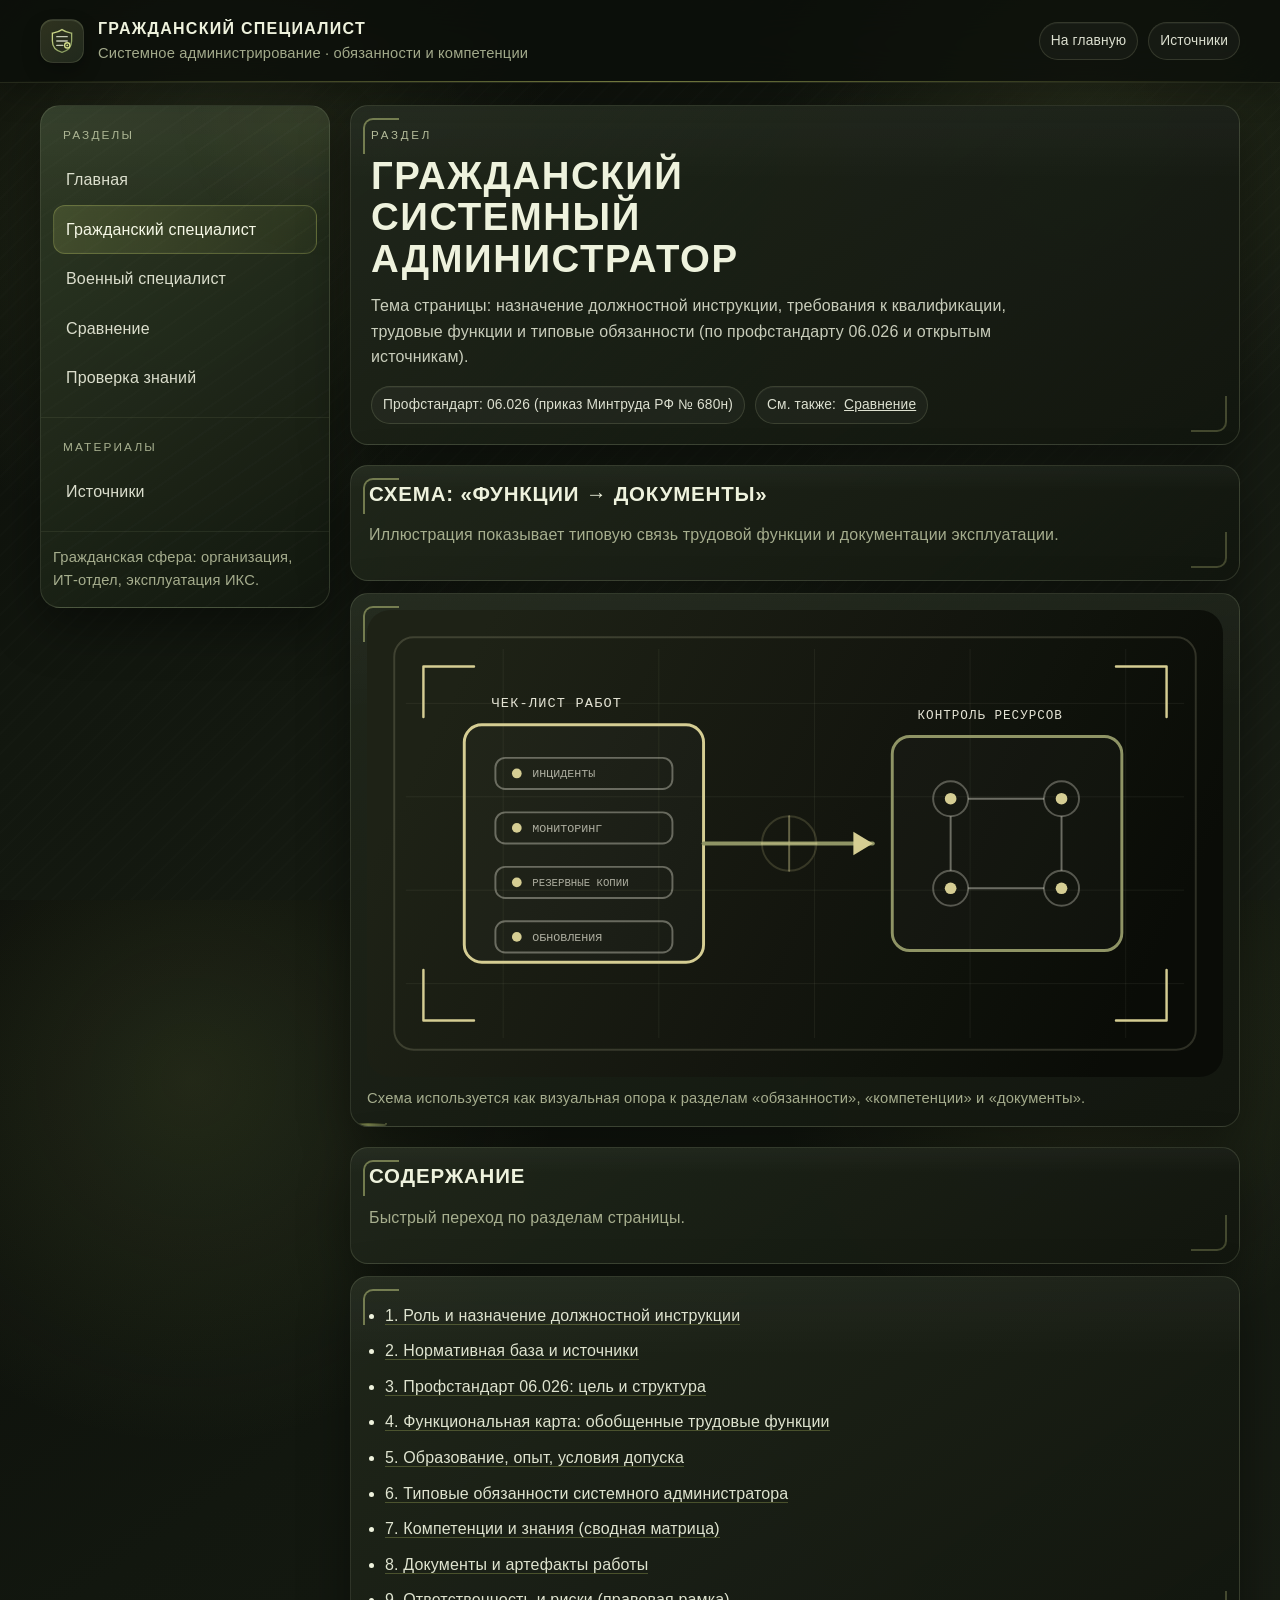
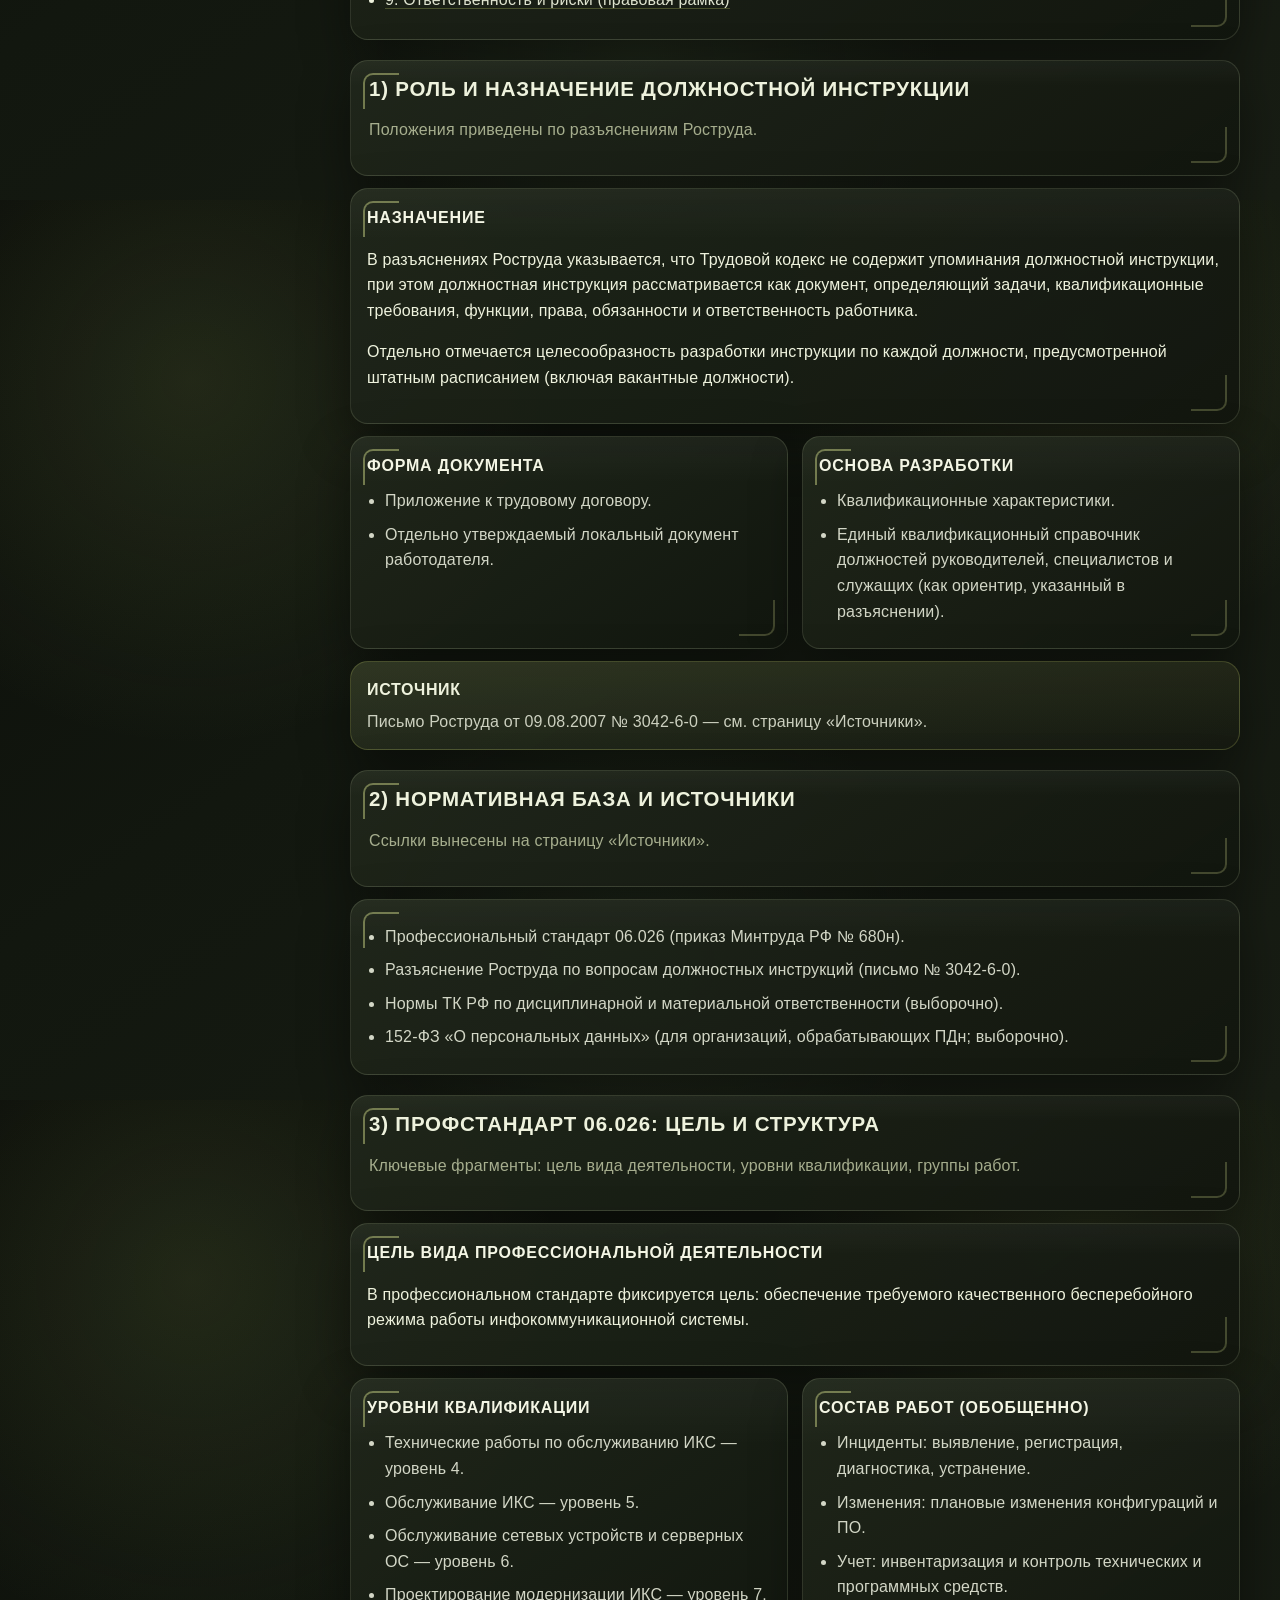
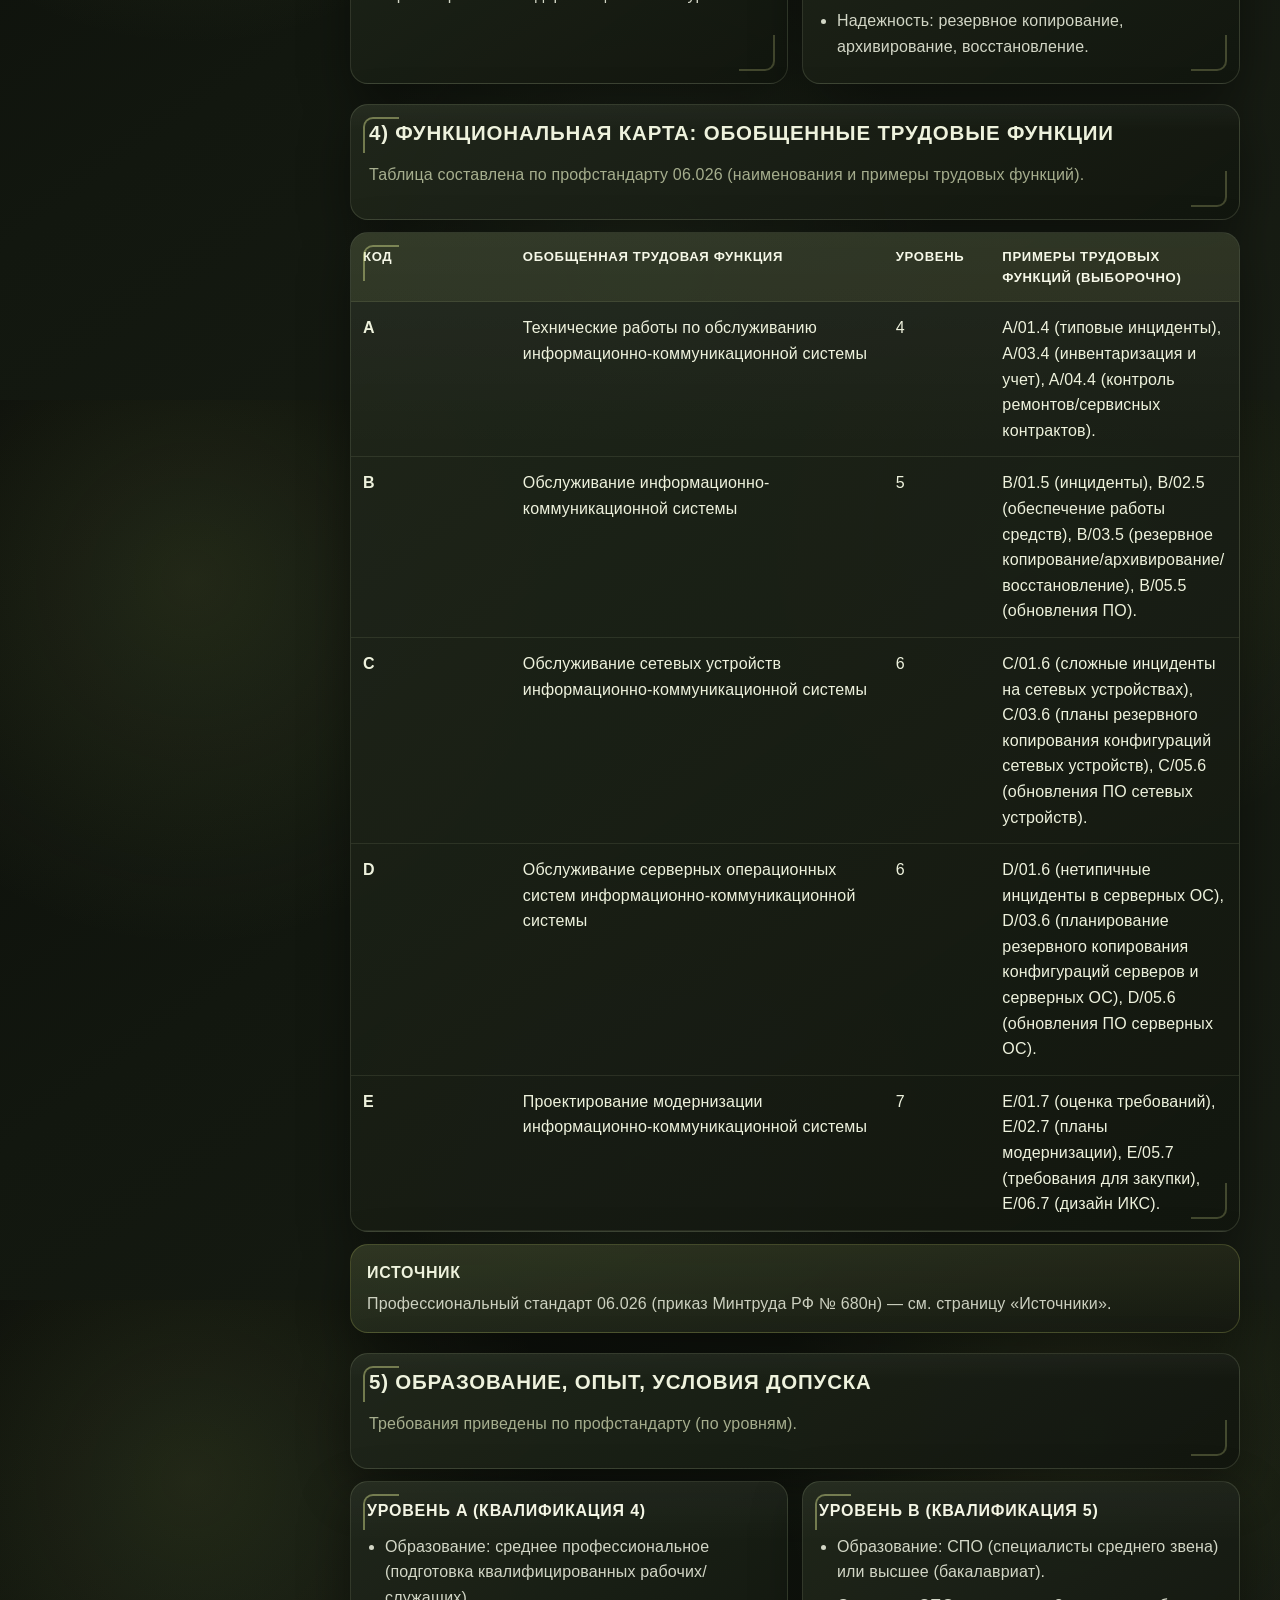
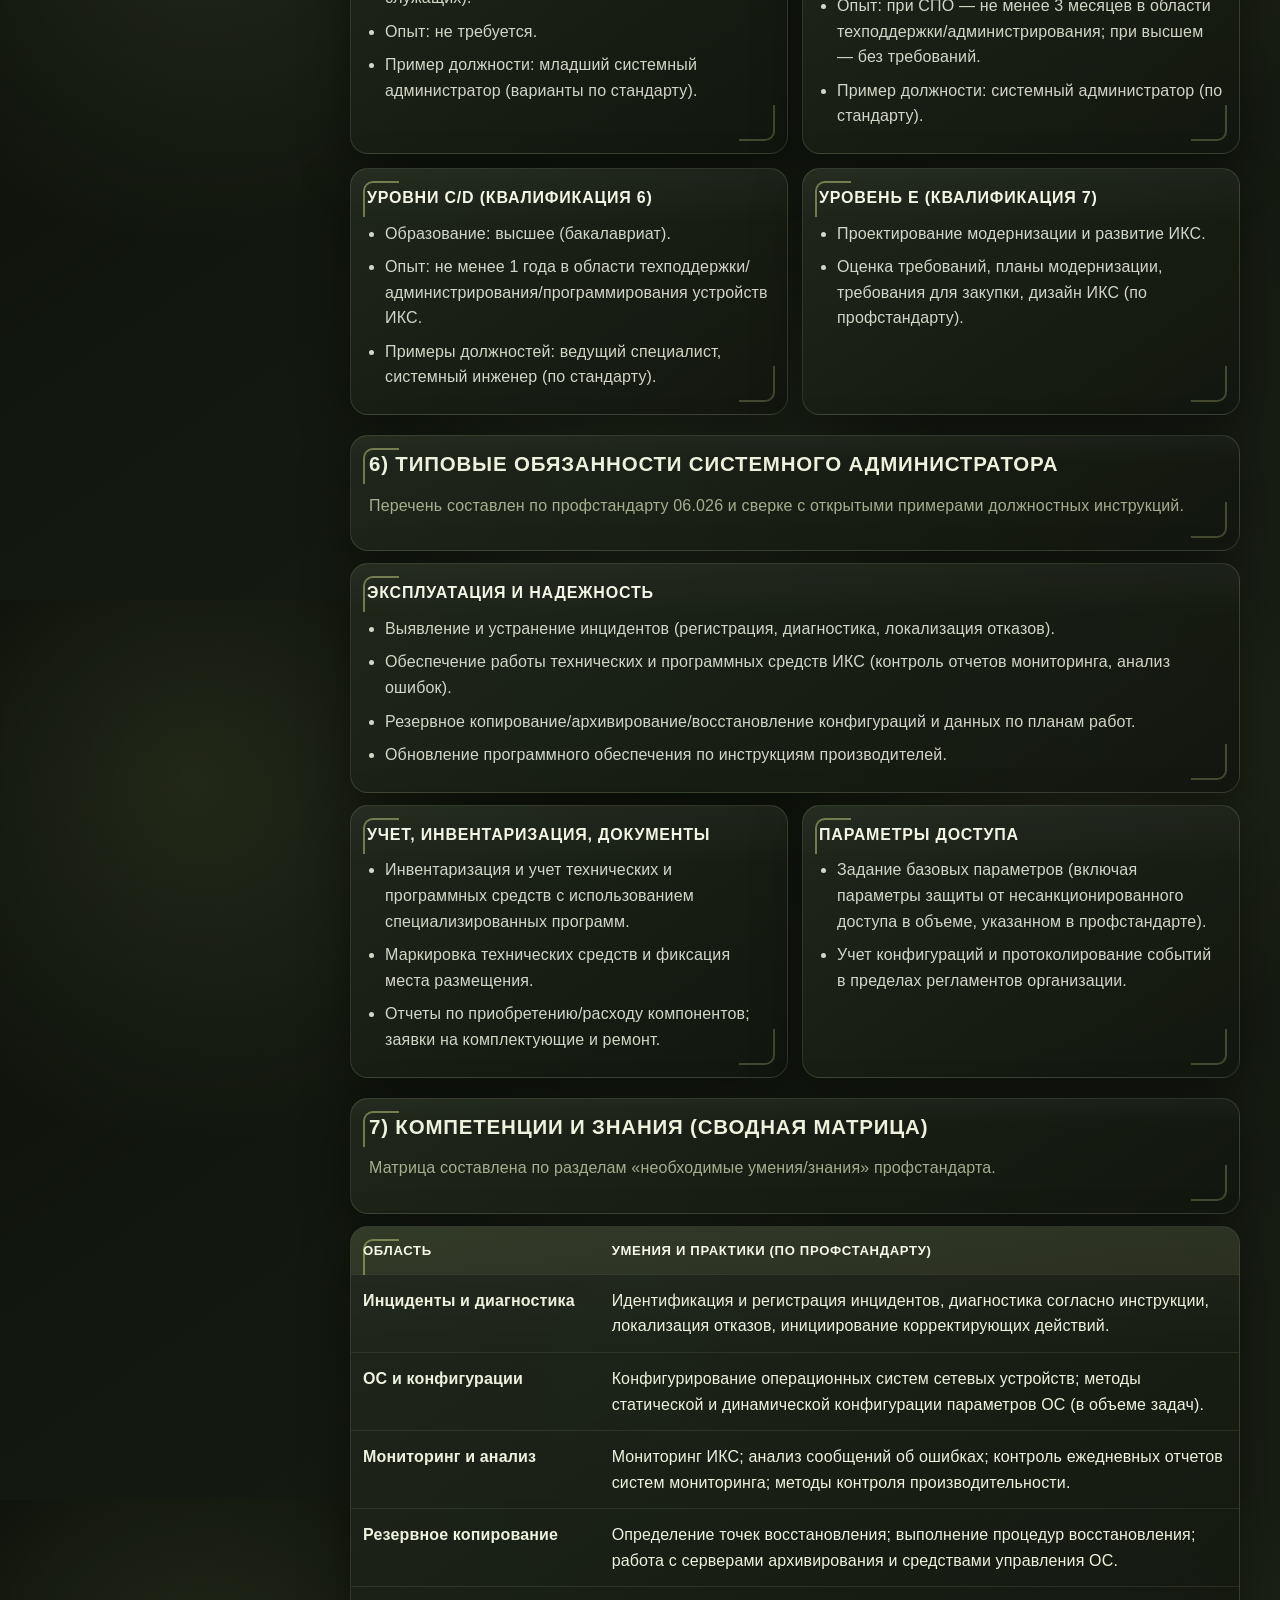
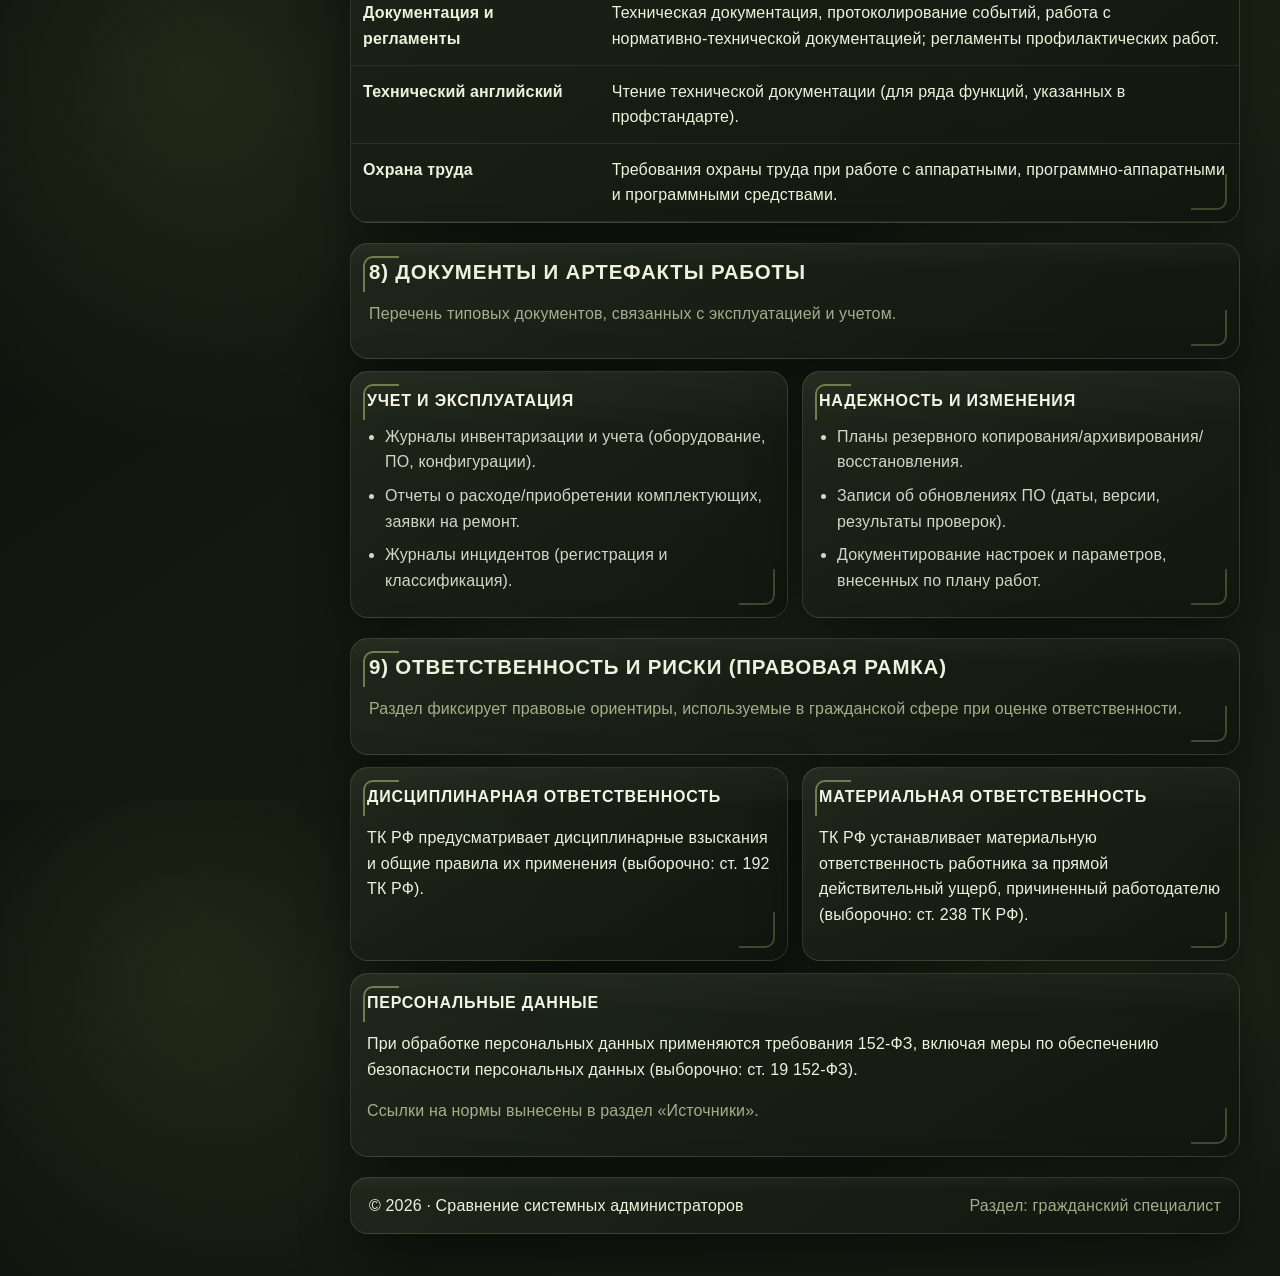
==== commit d54401e1: "исправление кодировки и сьехавших свг картинок" ====
--- a/civilian.html
+++ b/civilian.html
@@ -406,7 +406,7 @@
 
       <footer class="footer" role="contentinfo">
         <div class="footer__inner">
-          <div>© 2026 · ��������� ��������� ���������������</div>
+          <div>© 2026 · Сравнение системных администраторов</div>
           <div class="muted">Раздел: гражданский специалист</div>
         </div>
       </footer>
@@ -418,3 +418,4 @@
 </html>
 
 
+
--- a/styles.css
+++ b/styles.css
@@ -437,6 +437,7 @@
 
 .footer{margin-top:20px;padding:15px 18px;}
 .footer__inner{display:flex;justify-content:space-between;gap:12px;flex-wrap:wrap;}
+.footer__inner > div{min-width:0;overflow-wrap:anywhere;}
 
 .quiz{display:grid;gap:12px;}
 .quiz__qtitle{font-weight:820;margin:0 0 10px;text-transform:uppercase;letter-spacing:.04em;}
@@ -474,17 +475,29 @@
 
 @media (max-width:980px){
   .layout{grid-template-columns:1fr;padding:18px 14px 36px;}
-  .sidebar{position:relative;top:auto;}
+  .sidebar{position:relative;top:auto;order:2;}
+  .content{order:1;}
   .hero{grid-template-columns:1fr;padding:18px;}
   .grid,.cards{grid-template-columns:1fr;}
   .topbar__inner{padding:14px;}
   .h1{max-width:none;}
+  .table{min-width:680px;}
 }
 
 @media (max-width:640px){
+  .topbar{position:relative;}
+  .layout{padding:12px 10px 24px;gap:12px;}
+  .section{margin-top:14px;}
   .brand{min-width:0;align-items:flex-start;}
+  .brand__title{font-size:.9rem;line-height:1.2;}
   .brand__subtitle{font-size:.86rem;}
-  .hero__actions,.dochead__meta,.topbar__meta{flex-direction:column;align-items:stretch;}
+  .topbar__meta{flex-direction:column;align-items:stretch;width:100%;}
+  .hero__actions,.dochead__meta{flex-direction:column;align-items:stretch;}
+  .sidebar__section{padding:10px 8px;}
+  .navlink{padding:10px;}
+  .panel,.section__head,.dochead,.figure,.footer,.quiz__q,.quiz__result,.callout{padding:12px;}
+  .table{min-width:620px;}
+  .table th,.table td{padding:10px 8px;font-size:.95rem;}
   .btn,.chip--link{justify-content:center;}
 }
 
